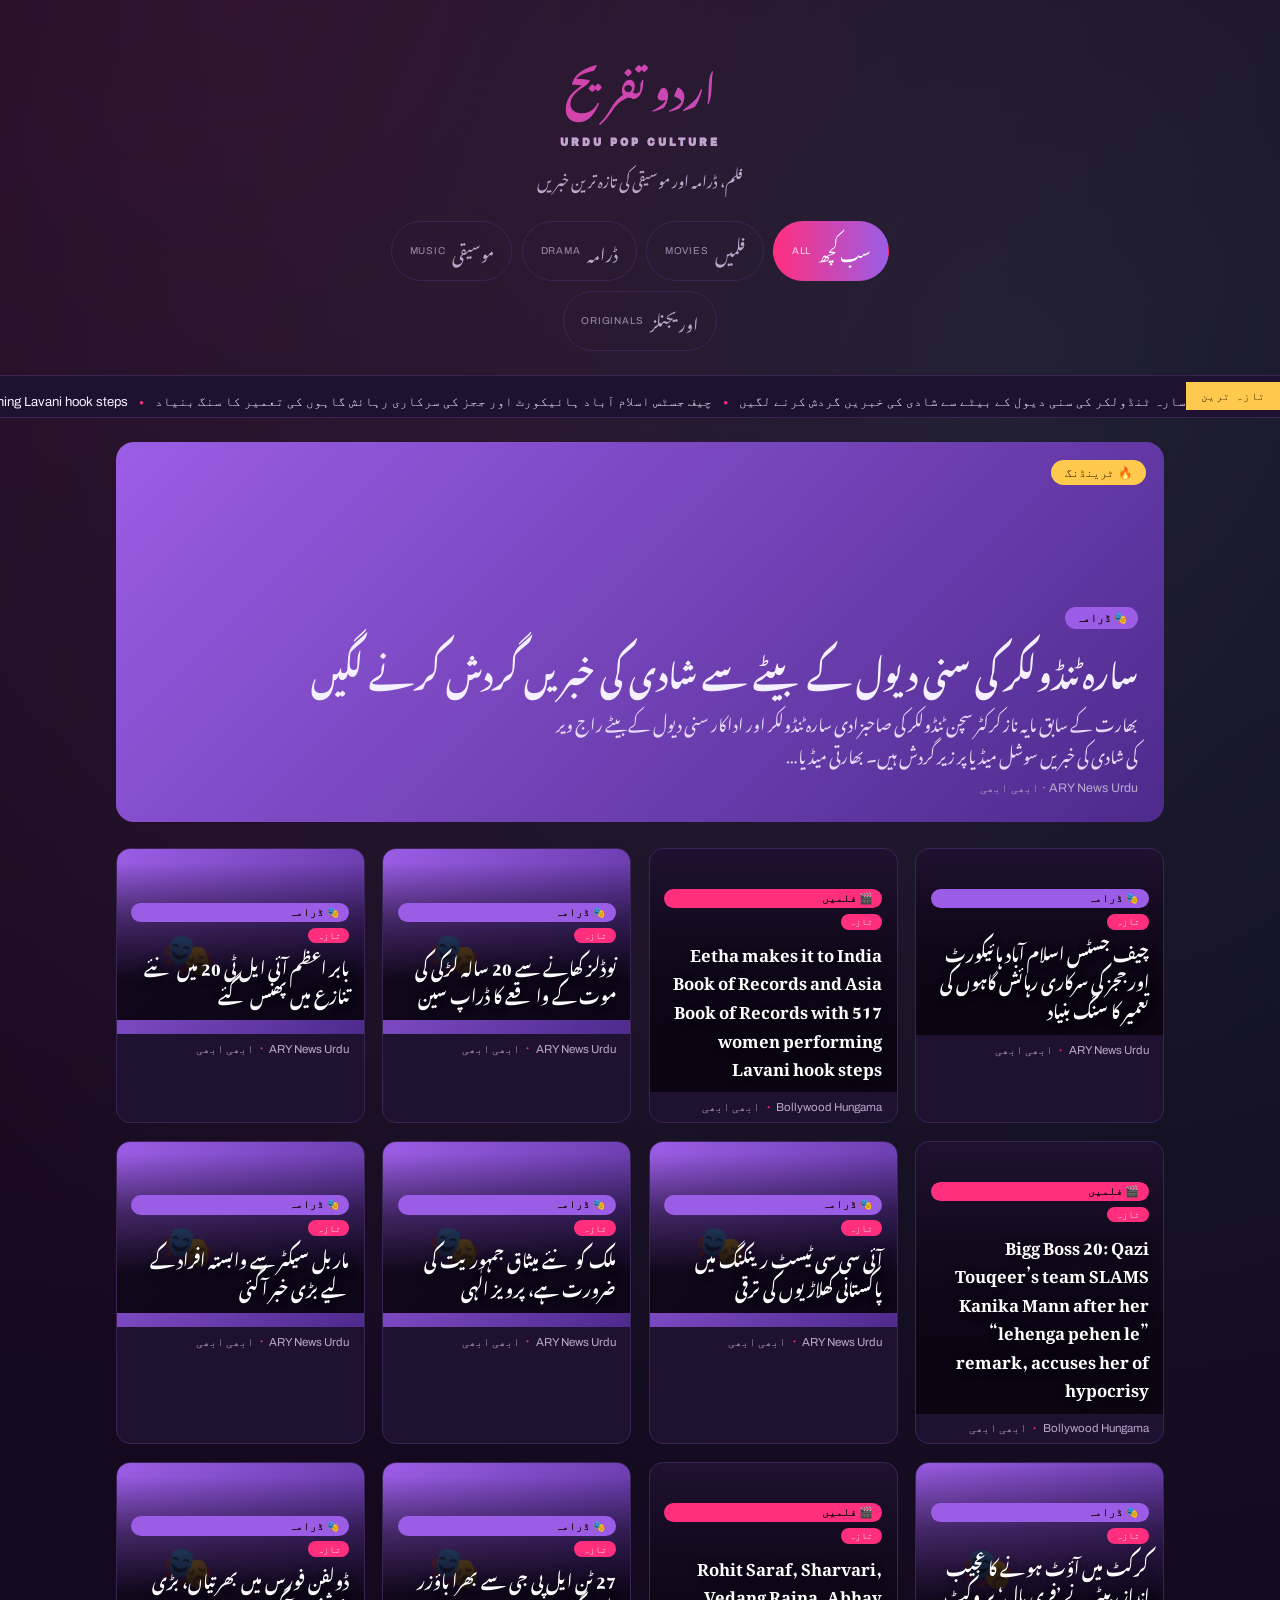
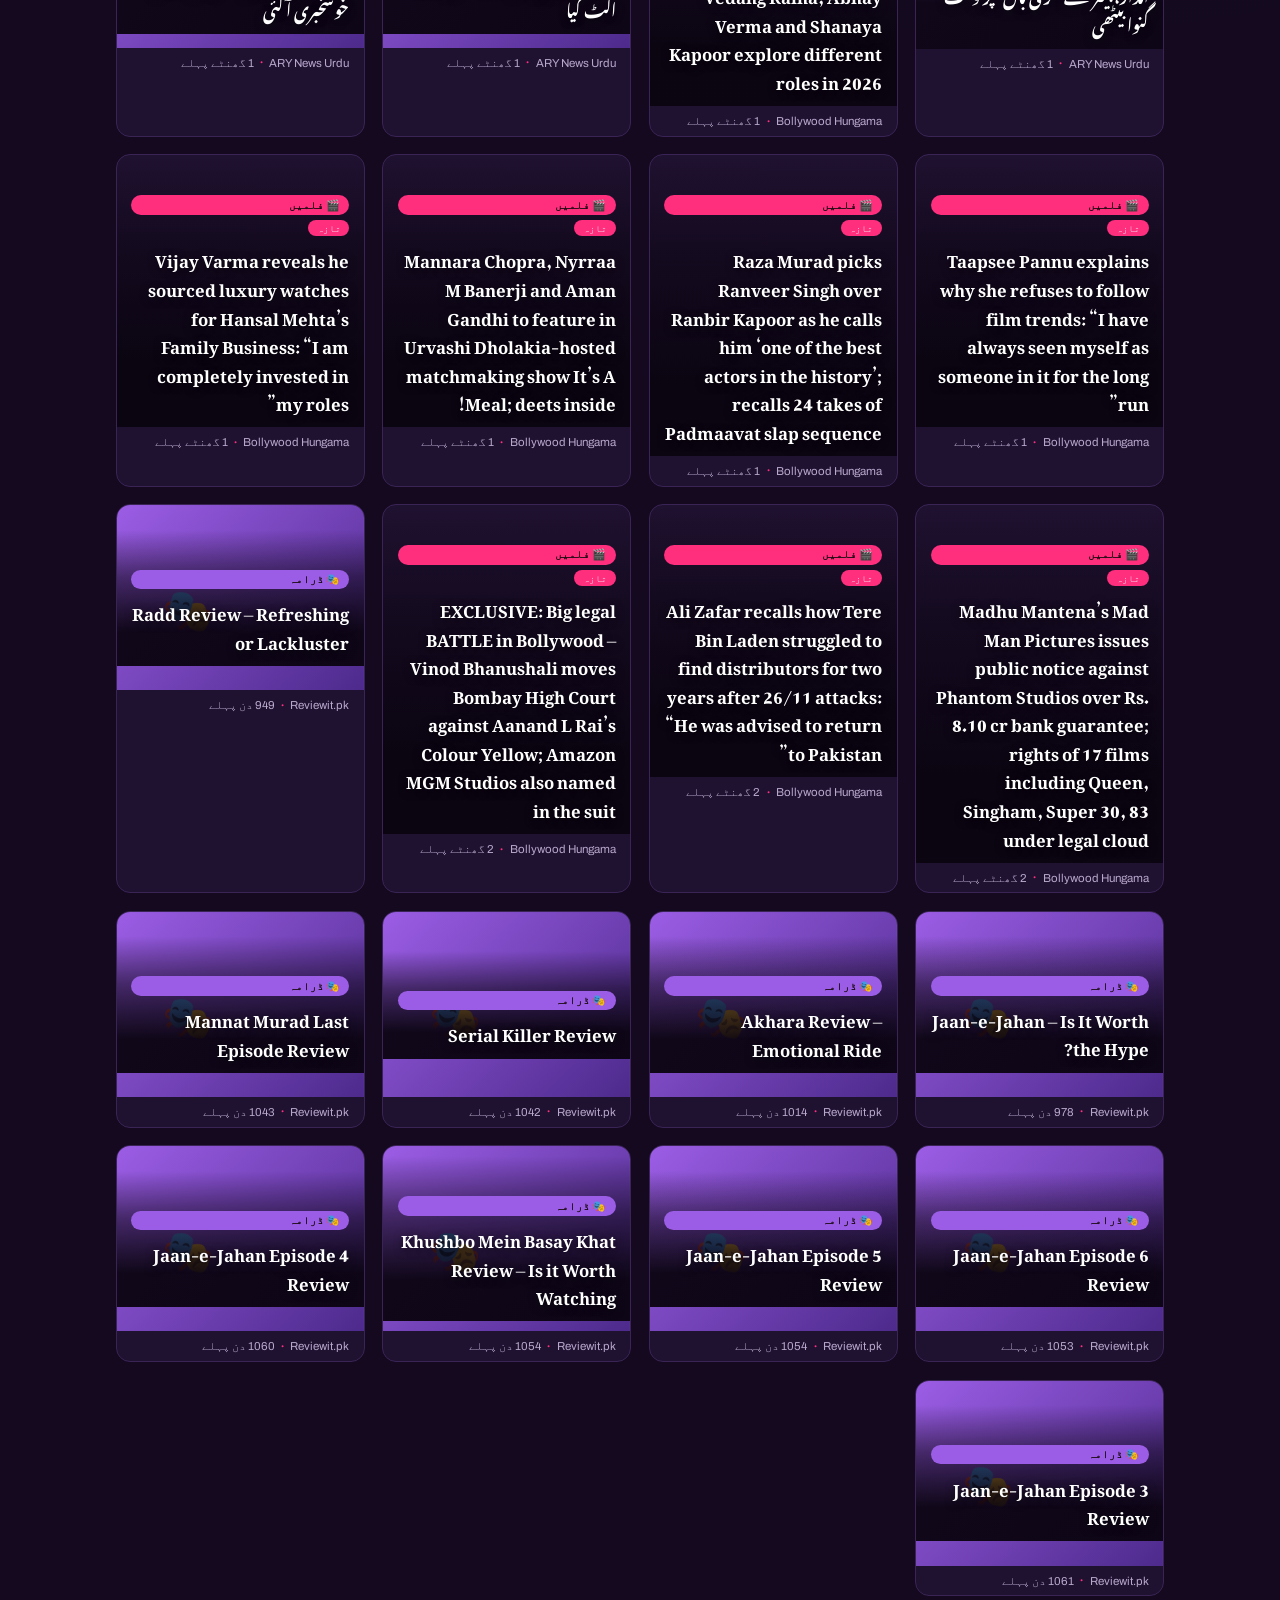
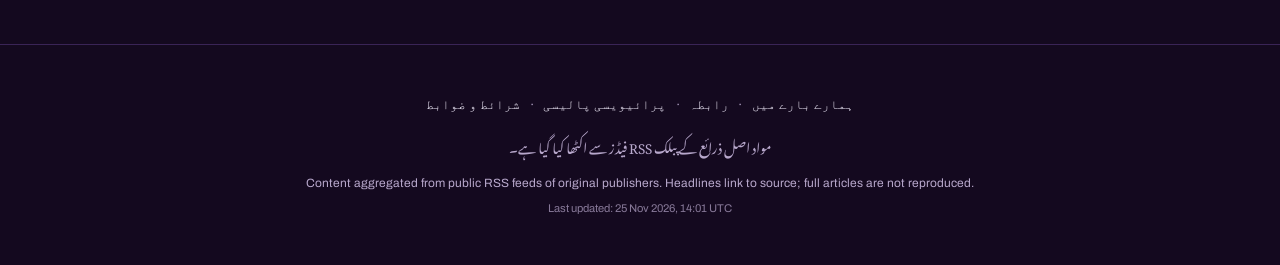
==== docs/index.html @ 0a8d5241 "Auto-update site content" ====
<!DOCTYPE html>
<html lang="ur" dir="rtl">
<head>
<meta charset="UTF-8">
<meta name="viewport" content="width=device-width, initial-scale=1">
<title>اردو تفریح | Urdu Pop Culture</title>
<meta name="description" content="Latest Urdu & Pakistani entertainment news: movies, drama and music, aggregated from verified sources.">
<link rel="canonical" href="https://example.com/index.html">
<meta property="og:type" content="website">
<meta property="og:title" content="اردو تفریح | Urdu Pop Culture">
<meta property="og:description" content="Latest Urdu & Pakistani entertainment news: movies, drama and music, aggregated from verified sources.">
<meta property="og:url" content="https://example.com/index.html">
<link rel="preconnect" href="https://fonts.googleapis.com">
<link rel="stylesheet" href="style.css">
</head>
<body>
<header class="site-header">
  <h1 class="brand"><a href="index.html">اردو تفریح<span class="brand-en">Urdu Pop Culture</span></a></h1>
  <p class="tagline">فلم، ڈرامہ اور موسیقی کی تازہ ترین خبریں</p>
  <nav class="tabs"><a class="tab active" href="index.html"><span class="tab-urdu">سب کچھ</span><span class="tab-en">All</span></a>
<a class="tab" href="movies.html"><span class="tab-urdu">فلمیں</span><span class="tab-en">Movies</span></a>
<a class="tab" href="drama.html"><span class="tab-urdu">ڈرامہ</span><span class="tab-en">Drama</span></a>
<a class="tab" href="music.html"><span class="tab-urdu">موسیقی</span><span class="tab-en">Music</span></a>
<a class="tab" href="originals.html"><span class="tab-urdu">اوریجنلز</span><span class="tab-en">Originals</span></a></nav>
</header>
<div class="ticker"><span class="ticker-label">تازہ ترین</span><div class="ticker-viewport"><div class="ticker-track"><a href="https://urdu.arynews.tv/sara-tendulkar-and-rajveer-deol-wedding-rumours-dismissed-as-baseless/" target="_blank" rel="noopener nofollow">سارہ ٹنڈولکر کی سنی دیول کے بیٹے سے شادی کی خبریں گردش کرنے لگیں</a><span class="dot">●</span><a href="https://urdu.arynews.tv/judges-residencies-25-11-2026/" target="_blank" rel="noopener nofollow">چیف جسٹس اسلام آباد ہائیکورٹ اور ججز کی سرکاری رہائش گاہوں کی تعمیر کا سنگ بنیاد</a><span class="dot">●</span><a href="https://www.bollywoodhungama.com/news/bollywood/eetha-makes-it-to-india-book-of-records-and-asia-book-of-records-with-517-women-performing-lavani-hook-steps/" target="_blank" rel="noopener nofollow">Eetha makes it to India Book of Records and Asia Book of Records with 517 women performing Lavani hook steps</a><span class="dot">●</span><a href="https://urdu.arynews.tv/noodles-gujrat-incident-25-11-2026/" target="_blank" rel="noopener nofollow">نوڈلز کھانے سے 20 سالہ لڑکی کی موت کے واقعے کا ڈراپ سین</a><span class="dot">●</span><a href="https://urdu.arynews.tv/babar-azam-gets-embroiled-in-a-new-controversy/" target="_blank" rel="noopener nofollow">بابر اعظم آئی ایل ٹی 20 میں نئے تنازع میں پھنس گئے</a><span class="dot">●</span><a href="https://www.bollywoodhungama.com/news/features/bigg-boss-20-qazi-touqeers-team-slams-kanika-mann-after-her-lehenga-pehen-le-remark-accuses-her-of-hypocrisy/" target="_blank" rel="noopener nofollow">Bigg Boss 20: Qazi Touqeer’s team SLAMS Kanika Mann after her “lehenga pehen le” remark, accuses her of hypocrisy</a><span class="dot">●</span><a href="https://urdu.arynews.tv/icc-test-rankings-azan-awais-pacers-make-significant-gains/" target="_blank" rel="noopener nofollow">آئی سی سی ٹیسٹ رینکنگ میں پاکستانی کھلاڑیوں کی ترقی</a><span class="dot">●</span><a href="https://urdu.arynews.tv/pervaiz-elahi-asad-qaiser-meeting-25-11-2026/" target="_blank" rel="noopener nofollow">ملک کو نئے میثاق جمہوریت کی ضرورت ہے، پرویز الٰہی</a><span class="dot">●</span><a href="https://urdu.arynews.tv/sara-tendulkar-and-rajveer-deol-wedding-rumours-dismissed-as-baseless/" target="_blank" rel="noopener nofollow">سارہ ٹنڈولکر کی سنی دیول کے بیٹے سے شادی کی خبریں گردش کرنے لگیں</a><span class="dot">●</span><a href="https://urdu.arynews.tv/judges-residencies-25-11-2026/" target="_blank" rel="noopener nofollow">چیف جسٹس اسلام آباد ہائیکورٹ اور ججز کی سرکاری رہائش گاہوں کی تعمیر کا سنگ بنیاد</a><span class="dot">●</span><a href="https://www.bollywoodhungama.com/news/bollywood/eetha-makes-it-to-india-book-of-records-and-asia-book-of-records-with-517-women-performing-lavani-hook-steps/" target="_blank" rel="noopener nofollow">Eetha makes it to India Book of Records and Asia Book of Records with 517 women performing Lavani hook steps</a><span class="dot">●</span><a href="https://urdu.arynews.tv/noodles-gujrat-incident-25-11-2026/" target="_blank" rel="noopener nofollow">نوڈلز کھانے سے 20 سالہ لڑکی کی موت کے واقعے کا ڈراپ سین</a><span class="dot">●</span><a href="https://urdu.arynews.tv/babar-azam-gets-embroiled-in-a-new-controversy/" target="_blank" rel="noopener nofollow">بابر اعظم آئی ایل ٹی 20 میں نئے تنازع میں پھنس گئے</a><span class="dot">●</span><a href="https://www.bollywoodhungama.com/news/features/bigg-boss-20-qazi-touqeers-team-slams-kanika-mann-after-her-lehenga-pehen-le-remark-accuses-her-of-hypocrisy/" target="_blank" rel="noopener nofollow">Bigg Boss 20: Qazi Touqeer’s team SLAMS Kanika Mann after her “lehenga pehen le” remark, accuses her of hypocrisy</a><span class="dot">●</span><a href="https://urdu.arynews.tv/icc-test-rankings-azan-awais-pacers-make-significant-gains/" target="_blank" rel="noopener nofollow">آئی سی سی ٹیسٹ رینکنگ میں پاکستانی کھلاڑیوں کی ترقی</a><span class="dot">●</span><a href="https://urdu.arynews.tv/pervaiz-elahi-asad-qaiser-meeting-25-11-2026/" target="_blank" rel="noopener nofollow">ملک کو نئے میثاق جمہوریت کی ضرورت ہے، پرویز الٰہی</a><span class="dot">●</span></div></div></div>
<main>

    <section class="hero" style="background-image:linear-gradient(135deg,#9b5de5,#4d2a8c)">
      <span class="ribbon">🔥 ٹرینڈنگ</span>
      <div class="hero-content">
        <span class="chip" style="--c:#9b5de5">🎭 ڈرامہ</span>
        <h1 class="hero-title"><a href="https://urdu.arynews.tv/sara-tendulkar-and-rajveer-deol-wedding-rumours-dismissed-as-baseless/" target="_blank" rel="noopener nofollow">سارہ ٹنڈولکر کی سنی دیول کے بیٹے سے شادی کی خبریں گردش کرنے لگیں</a></h1>
        <p class="hero-summary">بھارت کے سابق مایہ ناز کرکٹر سچن ٹنڈولکر کی صاحبزادی سارہ ٹنڈولکر اور اداکار سنی دیول کے بیٹے راج ویر کی شادی کی خبریں سوشل میڈیا پر زیر گردش ہیں۔ بھارتی میڈیا…</p>
        <div class="hero-meta">ARY News Urdu · ابھی ابھی</div>
      </div>
    </section>
<div class="grid">

    <article class="tile">
      <a class="tile-link" href="https://urdu.arynews.tv/judges-residencies-25-11-2026/" target="_blank" rel="noopener nofollow">
        <div class="tile-media" style="background-image:url('https://urdu.arynews.tv/wp-content/uploads/2026/11/WhatsApp-Image-2026-11-25-at-6.00.35-PM-1024x682.jpeg')">
          
          <div class="tile-scrim">
            <span class="chip chip-sm" style="--c:#9b5de5">🎭 ڈرامہ</span>
            <span class="badge-fresh">تازہ</span>
            <h2 class="tile-title">چیف جسٹس اسلام آباد ہائیکورٹ اور ججز کی سرکاری رہائش گاہوں کی تعمیر کا سنگ بنیاد</h2>
          </div>
        </div>
      </a>
      <div class="tile-footer">
        <span class="tile-source">ARY News Urdu</span>
        <span class="tile-dot">•</span>
        <span class="tile-time">ابھی ابھی</span>
      </div>
    </article>

    <article class="tile">
      <a class="tile-link" href="https://www.bollywoodhungama.com/news/bollywood/eetha-makes-it-to-india-book-of-records-and-asia-book-of-records-with-517-women-performing-lavani-hook-steps/" target="_blank" rel="noopener nofollow">
        <div class="tile-media" style="background-image:url('https://www.bollywoodhungama.com/wp-content/uploads/2026/11/Eetha-milestone.jpeg')">
          
          <div class="tile-scrim">
            <span class="chip chip-sm" style="--c:#ff2f7e">🎬 فلمیں</span>
            <span class="badge-fresh">تازہ</span>
            <h2 class="tile-title">Eetha makes it to India Book of Records and Asia Book of Records with 517 women performing Lavani hook steps</h2>
          </div>
        </div>
      </a>
      <div class="tile-footer">
        <span class="tile-source">Bollywood Hungama</span>
        <span class="tile-dot">•</span>
        <span class="tile-time">ابھی ابھی</span>
      </div>
    </article>

    <article class="tile">
      <a class="tile-link" href="https://urdu.arynews.tv/noodles-gujrat-incident-25-11-2026/" target="_blank" rel="noopener nofollow">
        <div class="tile-media tile-media-fallback" style="background-image:linear-gradient(135deg,#9b5de5,#4d2a8c)">
          <span class="tile-icon">🎭</span>
          <div class="tile-scrim">
            <span class="chip chip-sm" style="--c:#9b5de5">🎭 ڈرامہ</span>
            <span class="badge-fresh">تازہ</span>
            <h2 class="tile-title">نوڈلز کھانے سے 20 سالہ لڑکی کی موت کے واقعے کا ڈراپ سین</h2>
          </div>
        </div>
      </a>
      <div class="tile-footer">
        <span class="tile-source">ARY News Urdu</span>
        <span class="tile-dot">•</span>
        <span class="tile-time">ابھی ابھی</span>
      </div>
    </article>

    <article class="tile">
      <a class="tile-link" href="https://urdu.arynews.tv/babar-azam-gets-embroiled-in-a-new-controversy/" target="_blank" rel="noopener nofollow">
        <div class="tile-media tile-media-fallback" style="background-image:linear-gradient(135deg,#9b5de5,#4d2a8c)">
          <span class="tile-icon">🎭</span>
          <div class="tile-scrim">
            <span class="chip chip-sm" style="--c:#9b5de5">🎭 ڈرامہ</span>
            <span class="badge-fresh">تازہ</span>
            <h2 class="tile-title">بابر اعظم آئی ایل ٹی 20 میں نئے تنازع میں پھنس گئے</h2>
          </div>
        </div>
      </a>
      <div class="tile-footer">
        <span class="tile-source">ARY News Urdu</span>
        <span class="tile-dot">•</span>
        <span class="tile-time">ابھی ابھی</span>
      </div>
    </article>

    <article class="tile">
      <a class="tile-link" href="https://www.bollywoodhungama.com/news/features/bigg-boss-20-qazi-touqeers-team-slams-kanika-mann-after-her-lehenga-pehen-le-remark-accuses-her-of-hypocrisy/" target="_blank" rel="noopener nofollow">
        <div class="tile-media" style="background-image:url('https://www.bollywoodhungama.com/wp-content/uploads/2026/11/Qazi-team-hits-Kanika-Mann.jpeg')">
          
          <div class="tile-scrim">
            <span class="chip chip-sm" style="--c:#ff2f7e">🎬 فلمیں</span>
            <span class="badge-fresh">تازہ</span>
            <h2 class="tile-title">Bigg Boss 20: Qazi Touqeer’s team SLAMS Kanika Mann after her “lehenga pehen le” remark, accuses her of hypocrisy</h2>
          </div>
        </div>
      </a>
      <div class="tile-footer">
        <span class="tile-source">Bollywood Hungama</span>
        <span class="tile-dot">•</span>
        <span class="tile-time">ابھی ابھی</span>
      </div>
    </article>

    <article class="tile">
      <a class="tile-link" href="https://urdu.arynews.tv/icc-test-rankings-azan-awais-pacers-make-significant-gains/" target="_blank" rel="noopener nofollow">
        <div class="tile-media tile-media-fallback" style="background-image:linear-gradient(135deg,#9b5de5,#4d2a8c)">
          <span class="tile-icon">🎭</span>
          <div class="tile-scrim">
            <span class="chip chip-sm" style="--c:#9b5de5">🎭 ڈرامہ</span>
            <span class="badge-fresh">تازہ</span>
            <h2 class="tile-title">آئی سی سی ٹیسٹ رینکنگ میں پاکستانی کھلاڑیوں کی ترقی</h2>
          </div>
        </div>
      </a>
      <div class="tile-footer">
        <span class="tile-source">ARY News Urdu</span>
        <span class="tile-dot">•</span>
        <span class="tile-time">ابھی ابھی</span>
      </div>
    </article>

    <article class="tile">
      <a class="tile-link" href="https://urdu.arynews.tv/pervaiz-elahi-asad-qaiser-meeting-25-11-2026/" target="_blank" rel="noopener nofollow">
        <div class="tile-media tile-media-fallback" style="background-image:linear-gradient(135deg,#9b5de5,#4d2a8c)">
          <span class="tile-icon">🎭</span>
          <div class="tile-scrim">
            <span class="chip chip-sm" style="--c:#9b5de5">🎭 ڈرامہ</span>
            <span class="badge-fresh">تازہ</span>
            <h2 class="tile-title">ملک کو نئے میثاق جمہوریت کی ضرورت ہے، پرویز الٰہی</h2>
          </div>
        </div>
      </a>
      <div class="tile-footer">
        <span class="tile-source">ARY News Urdu</span>
        <span class="tile-dot">•</span>
        <span class="tile-time">ابھی ابھی</span>
      </div>
    </article>

    <article class="tile">
      <a class="tile-link" href="https://urdu.arynews.tv/marbel-sector-pakistan-rana-ihsan-afzal/" target="_blank" rel="noopener nofollow">
        <div class="tile-media tile-media-fallback" style="background-image:linear-gradient(135deg,#9b5de5,#4d2a8c)">
          <span class="tile-icon">🎭</span>
          <div class="tile-scrim">
            <span class="chip chip-sm" style="--c:#9b5de5">🎭 ڈرامہ</span>
            <span class="badge-fresh">تازہ</span>
            <h2 class="tile-title">ماربل سیکٹر سے وابستہ افراد کے لیے بڑی خبر آگئی</h2>
          </div>
        </div>
      </a>
      <div class="tile-footer">
        <span class="tile-source">ARY News Urdu</span>
        <span class="tile-dot">•</span>
        <span class="tile-time">ابھی ابھی</span>
      </div>
    </article>

    <article class="tile">
      <a class="tile-link" href="https://urdu.arynews.tv/wbbl-2026-deandra-dottin-strange-wicket/" target="_blank" rel="noopener nofollow">
        <div class="tile-media tile-media-fallback" style="background-image:linear-gradient(135deg,#9b5de5,#4d2a8c)">
          <span class="tile-icon">🎭</span>
          <div class="tile-scrim">
            <span class="chip chip-sm" style="--c:#9b5de5">🎭 ڈرامہ</span>
            <span class="badge-fresh">تازہ</span>
            <h2 class="tile-title">کرکٹ میں آؤٹ ہونے کا عجیب انداز، بیٹر نے ’فری بال‘ پر وکٹ گنوا بیٹھی</h2>
          </div>
        </div>
      </a>
      <div class="tile-footer">
        <span class="tile-source">ARY News Urdu</span>
        <span class="tile-dot">•</span>
        <span class="tile-time">1 گھنٹے پہلے</span>
      </div>
    </article>

    <article class="tile">
      <a class="tile-link" href="https://www.bollywoodhungama.com/news/features/rohit-saraf-sharvari-vedang-raina-abhay-verma-and-shanaya-kapoor-explore-different-roles-in-2026/" target="_blank" rel="noopener nofollow">
        <div class="tile-media" style="background-image:url('https://www.bollywoodhungama.com/wp-content/uploads/2026/11/Celebs-performance-in-2026.jpeg')">
          
          <div class="tile-scrim">
            <span class="chip chip-sm" style="--c:#ff2f7e">🎬 فلمیں</span>
            <span class="badge-fresh">تازہ</span>
            <h2 class="tile-title">Rohit Saraf, Sharvari, Vedang Raina, Abhay Verma and Shanaya Kapoor explore different roles in 2026</h2>
          </div>
        </div>
      </a>
      <div class="tile-footer">
        <span class="tile-source">Bollywood Hungama</span>
        <span class="tile-dot">•</span>
        <span class="tile-time">1 گھنٹے پہلے</span>
      </div>
    </article>

    <article class="tile">
      <a class="tile-link" href="https://urdu.arynews.tv/lpg-bowser-overturn-25-11-2026/" target="_blank" rel="noopener nofollow">
        <div class="tile-media tile-media-fallback" style="background-image:linear-gradient(135deg,#9b5de5,#4d2a8c)">
          <span class="tile-icon">🎭</span>
          <div class="tile-scrim">
            <span class="chip chip-sm" style="--c:#9b5de5">🎭 ڈرامہ</span>
            <span class="badge-fresh">تازہ</span>
            <h2 class="tile-title">27 ٹن ایل پی جی سے بھرا باؤزر الٹ گیا</h2>
          </div>
        </div>
      </a>
      <div class="tile-footer">
        <span class="tile-source">ARY News Urdu</span>
        <span class="tile-dot">•</span>
        <span class="tile-time">1 گھنٹے پہلے</span>
      </div>
    </article>

    <article class="tile">
      <a class="tile-link" href="https://urdu.arynews.tv/dolphin-force-islamabad-jobs-ig/" target="_blank" rel="noopener nofollow">
        <div class="tile-media tile-media-fallback" style="background-image:linear-gradient(135deg,#9b5de5,#4d2a8c)">
          <span class="tile-icon">🎭</span>
          <div class="tile-scrim">
            <span class="chip chip-sm" style="--c:#9b5de5">🎭 ڈرامہ</span>
            <span class="badge-fresh">تازہ</span>
            <h2 class="tile-title">ڈولفن فورس میں بھرتیاں، بڑی خوشخبری آگئی</h2>
          </div>
        </div>
      </a>
      <div class="tile-footer">
        <span class="tile-source">ARY News Urdu</span>
        <span class="tile-dot">•</span>
        <span class="tile-time">1 گھنٹے پہلے</span>
      </div>
    </article>

    <article class="tile">
      <a class="tile-link" href="https://www.bollywoodhungama.com/news/features/taapsee-pannu-explains-why-she-refuses-to-follow-film-trends-i-have-always-seen-myself-as-someone-in-it-for-the-long-run/" target="_blank" rel="noopener nofollow">
        <div class="tile-media" style="background-image:url('https://www.bollywoodhungama.com/wp-content/uploads/2026/11/Taapsee-Pannu-explains-why-she-refuses-to-follow-film-trends-news.jpeg')">
          
          <div class="tile-scrim">
            <span class="chip chip-sm" style="--c:#ff2f7e">🎬 فلمیں</span>
            <span class="badge-fresh">تازہ</span>
            <h2 class="tile-title">Taapsee Pannu explains why she refuses to follow film trends: “I have always seen myself as someone in it for the long run”</h2>
          </div>
        </div>
      </a>
      <div class="tile-footer">
        <span class="tile-source">Bollywood Hungama</span>
        <span class="tile-dot">•</span>
        <span class="tile-time">1 گھنٹے پہلے</span>
      </div>
    </article>

    <article class="tile">
      <a class="tile-link" href="https://www.bollywoodhungama.com/news/features/raza-murad-picks-ranveer-singh-over-ranbir-kapoor-as-he-calls-him-one-of-the-best-actors-in-the-history-recalls-24-takes-of-padmaavat-slap-sequence/" target="_blank" rel="noopener nofollow">
        <div class="tile-media" style="background-image:url('https://www.bollywoodhungama.com/wp-content/uploads/2026/11/Raza-Murad-picks-Ranveer-Singh-over-Ranbir-Kapoor-as-he-calls-him-‘one-of-the-best-actors-in-the-history-news.jpeg')">
          
          <div class="tile-scrim">
            <span class="chip chip-sm" style="--c:#ff2f7e">🎬 فلمیں</span>
            <span class="badge-fresh">تازہ</span>
            <h2 class="tile-title">Raza Murad picks Ranveer Singh over Ranbir Kapoor as he calls him ‘one of the best actors in the history’; recalls 24 takes of Padmaavat slap sequence</h2>
          </div>
        </div>
      </a>
      <div class="tile-footer">
        <span class="tile-source">Bollywood Hungama</span>
        <span class="tile-dot">•</span>
        <span class="tile-time">1 گھنٹے پہلے</span>
      </div>
    </article>

    <article class="tile">
      <a class="tile-link" href="https://www.bollywoodhungama.com/news/bollywood/mannara-chopra-nyrraa-m-banerji-and-aman-gandhi-to-feature-in-urvashi-dholakia-hosted-matchmaking-show-its-a-meal-deets-inside/" target="_blank" rel="noopener nofollow">
        <div class="tile-media" style="background-image:url('https://www.bollywoodhungama.com/wp-content/uploads/2026/11/Its-A-Meal-show-details.jpeg')">
          
          <div class="tile-scrim">
            <span class="chip chip-sm" style="--c:#ff2f7e">🎬 فلمیں</span>
            <span class="badge-fresh">تازہ</span>
            <h2 class="tile-title">Mannara Chopra, Nyrraa M Banerji and Aman Gandhi to feature in Urvashi Dholakia-hosted matchmaking show It’s A Meal; deets inside!</h2>
          </div>
        </div>
      </a>
      <div class="tile-footer">
        <span class="tile-source">Bollywood Hungama</span>
        <span class="tile-dot">•</span>
        <span class="tile-time">1 گھنٹے پہلے</span>
      </div>
    </article>

    <article class="tile">
      <a class="tile-link" href="https://www.bollywoodhungama.com/news/features/vijay-varma-reveals-he-sourced-luxury-watches-for-hansal-mehtas-family-business-i-am-completely-invested-in-my-roles/" target="_blank" rel="noopener nofollow">
        <div class="tile-media" style="background-image:url('https://www.bollywoodhungama.com/wp-content/uploads/2026/11/Vijay-Varma-on-prep-for-Family-Business.jpeg')">
          
          <div class="tile-scrim">
            <span class="chip chip-sm" style="--c:#ff2f7e">🎬 فلمیں</span>
            <span class="badge-fresh">تازہ</span>
            <h2 class="tile-title">Vijay Varma reveals he sourced luxury watches for Hansal Mehta’s Family Business: “I am completely invested in my roles”</h2>
          </div>
        </div>
      </a>
      <div class="tile-footer">
        <span class="tile-source">Bollywood Hungama</span>
        <span class="tile-dot">•</span>
        <span class="tile-time">1 گھنٹے پہلے</span>
      </div>
    </article>

    <article class="tile">
      <a class="tile-link" href="https://www.bollywoodhungama.com/news/bollywood/madhu-mantenas-mad-man-pictures-issues-public-notice-against-phantom-studios-over-rs-8-10-cr-bank-guarantee-rights-of-17-films-including-queen-singham-super-30-83-under-legal-cloud/" target="_blank" rel="noopener nofollow">
        <div class="tile-media" style="background-image:url('https://www.bollywoodhungama.com/wp-content/uploads/2026/11/Madhu-Mantenas-Mad-Man-Pictures.jpg')">
          
          <div class="tile-scrim">
            <span class="chip chip-sm" style="--c:#ff2f7e">🎬 فلمیں</span>
            <span class="badge-fresh">تازہ</span>
            <h2 class="tile-title">Madhu Mantena’s Mad Man Pictures issues public notice against Phantom Studios over Rs. 8.10 cr bank guarantee; rights of 17 films including Queen, Singham, Super 30, 83 under legal cloud</h2>
          </div>
        </div>
      </a>
      <div class="tile-footer">
        <span class="tile-source">Bollywood Hungama</span>
        <span class="tile-dot">•</span>
        <span class="tile-time">2 گھنٹے پہلے</span>
      </div>
    </article>

    <article class="tile">
      <a class="tile-link" href="https://www.bollywoodhungama.com/news/features/ali-zafar-recalls-how-tere-bin-laden-struggled-to-find-distributors-for-two-years-after-26-11-attacks-he-was-advised-to-return-to-pakistan/" target="_blank" rel="noopener nofollow">
        <div class="tile-media" style="background-image:url('https://www.bollywoodhungama.com/wp-content/uploads/2026/11/WhatsApp-Image-2026-11-25-at-5.10.34-PM.jpeg')">
          
          <div class="tile-scrim">
            <span class="chip chip-sm" style="--c:#ff2f7e">🎬 فلمیں</span>
            <span class="badge-fresh">تازہ</span>
            <h2 class="tile-title">Ali Zafar recalls how Tere Bin Laden struggled to find distributors for two years after 26/11 attacks: “He was advised to return to Pakistan”</h2>
          </div>
        </div>
      </a>
      <div class="tile-footer">
        <span class="tile-source">Bollywood Hungama</span>
        <span class="tile-dot">•</span>
        <span class="tile-time">2 گھنٹے پہلے</span>
      </div>
    </article>

    <article class="tile">
      <a class="tile-link" href="https://www.bollywoodhungama.com/news/bollywood/exclusive-big-legal-battle-in-bollywood-vinod-bhanushali-moves-bombay-high-court-against-aanand-l-rais-colour-yellow-amazon-mgm-studios-also-named-in-the-suit/" target="_blank" rel="noopener nofollow">
        <div class="tile-media" style="background-image:url('https://www.bollywoodhungama.com/wp-content/uploads/2026/11/EXCLUSIVE-Big-legal-BATTLE-in-Bollywood-Vinod-Bhanushali-moves-Bombay-High-Court-against-Aanand-L-Rais-Colour-Yellow-Amazon-MGM-Studios-also-named-in-the-suit.jpeg')">
          
          <div class="tile-scrim">
            <span class="chip chip-sm" style="--c:#ff2f7e">🎬 فلمیں</span>
            <span class="badge-fresh">تازہ</span>
            <h2 class="tile-title">EXCLUSIVE: Big legal BATTLE in Bollywood – Vinod Bhanushali moves Bombay High Court against Aanand L Rai’s Colour Yellow; Amazon MGM Studios also named in the suit</h2>
          </div>
        </div>
      </a>
      <div class="tile-footer">
        <span class="tile-source">Bollywood Hungama</span>
        <span class="tile-dot">•</span>
        <span class="tile-time">2 گھنٹے پہلے</span>
      </div>
    </article>

    <article class="tile">
      <a class="tile-link" href="https://reviewit.pk/radd-review-refreshing-or-lackluster/" target="_blank" rel="noopener nofollow">
        <div class="tile-media tile-media-fallback" style="background-image:linear-gradient(135deg,#9b5de5,#4d2a8c)">
          <span class="tile-icon">🎭</span>
          <div class="tile-scrim">
            <span class="chip chip-sm" style="--c:#9b5de5">🎭 ڈرامہ</span>
            
            <h2 class="tile-title">Radd Review – Refreshing or Lackluster</h2>
          </div>
        </div>
      </a>
      <div class="tile-footer">
        <span class="tile-source">Reviewit.pk</span>
        <span class="tile-dot">•</span>
        <span class="tile-time">949 دن پہلے</span>
      </div>
    </article>

    <article class="tile">
      <a class="tile-link" href="https://reviewit.pk/jaan-e-jahan-is-it-worth-the-hype/" target="_blank" rel="noopener nofollow">
        <div class="tile-media tile-media-fallback" style="background-image:linear-gradient(135deg,#9b5de5,#4d2a8c)">
          <span class="tile-icon">🎭</span>
          <div class="tile-scrim">
            <span class="chip chip-sm" style="--c:#9b5de5">🎭 ڈرامہ</span>
            
            <h2 class="tile-title">Jaan-e-Jahan – Is It Worth the Hype?</h2>
          </div>
        </div>
      </a>
      <div class="tile-footer">
        <span class="tile-source">Reviewit.pk</span>
        <span class="tile-dot">•</span>
        <span class="tile-time">978 دن پہلے</span>
      </div>
    </article>

    <article class="tile">
      <a class="tile-link" href="https://reviewit.pk/akhara-review-emotional-ride/" target="_blank" rel="noopener nofollow">
        <div class="tile-media tile-media-fallback" style="background-image:linear-gradient(135deg,#9b5de5,#4d2a8c)">
          <span class="tile-icon">🎭</span>
          <div class="tile-scrim">
            <span class="chip chip-sm" style="--c:#9b5de5">🎭 ڈرامہ</span>
            
            <h2 class="tile-title">Akhara Review – Emotional Ride</h2>
          </div>
        </div>
      </a>
      <div class="tile-footer">
        <span class="tile-source">Reviewit.pk</span>
        <span class="tile-dot">•</span>
        <span class="tile-time">1014 دن پہلے</span>
      </div>
    </article>

    <article class="tile">
      <a class="tile-link" href="https://reviewit.pk/serial-killer-review/" target="_blank" rel="noopener nofollow">
        <div class="tile-media tile-media-fallback" style="background-image:linear-gradient(135deg,#9b5de5,#4d2a8c)">
          <span class="tile-icon">🎭</span>
          <div class="tile-scrim">
            <span class="chip chip-sm" style="--c:#9b5de5">🎭 ڈرامہ</span>
            
            <h2 class="tile-title">Serial Killer Review</h2>
          </div>
        </div>
      </a>
      <div class="tile-footer">
        <span class="tile-source">Reviewit.pk</span>
        <span class="tile-dot">•</span>
        <span class="tile-time">1042 دن پہلے</span>
      </div>
    </article>

    <article class="tile">
      <a class="tile-link" href="https://reviewit.pk/mannat-murad-last-episode-review/" target="_blank" rel="noopener nofollow">
        <div class="tile-media tile-media-fallback" style="background-image:linear-gradient(135deg,#9b5de5,#4d2a8c)">
          <span class="tile-icon">🎭</span>
          <div class="tile-scrim">
            <span class="chip chip-sm" style="--c:#9b5de5">🎭 ڈرامہ</span>
            
            <h2 class="tile-title">Mannat Murad Last Episode Review</h2>
          </div>
        </div>
      </a>
      <div class="tile-footer">
        <span class="tile-source">Reviewit.pk</span>
        <span class="tile-dot">•</span>
        <span class="tile-time">1043 دن پہلے</span>
      </div>
    </article>

    <article class="tile">
      <a class="tile-link" href="https://reviewit.pk/jaan-e-jahan-episode-6-review/" target="_blank" rel="noopener nofollow">
        <div class="tile-media tile-media-fallback" style="background-image:linear-gradient(135deg,#9b5de5,#4d2a8c)">
          <span class="tile-icon">🎭</span>
          <div class="tile-scrim">
            <span class="chip chip-sm" style="--c:#9b5de5">🎭 ڈرامہ</span>
            
            <h2 class="tile-title">Jaan-e-Jahan Episode 6 Review</h2>
          </div>
        </div>
      </a>
      <div class="tile-footer">
        <span class="tile-source">Reviewit.pk</span>
        <span class="tile-dot">•</span>
        <span class="tile-time">1053 دن پہلے</span>
      </div>
    </article>

    <article class="tile">
      <a class="tile-link" href="https://reviewit.pk/jaan-e-jahan-episode-5-review/" target="_blank" rel="noopener nofollow">
        <div class="tile-media tile-media-fallback" style="background-image:linear-gradient(135deg,#9b5de5,#4d2a8c)">
          <span class="tile-icon">🎭</span>
          <div class="tile-scrim">
            <span class="chip chip-sm" style="--c:#9b5de5">🎭 ڈرامہ</span>
            
            <h2 class="tile-title">Jaan-e-Jahan Episode 5 Review</h2>
          </div>
        </div>
      </a>
      <div class="tile-footer">
        <span class="tile-source">Reviewit.pk</span>
        <span class="tile-dot">•</span>
        <span class="tile-time">1054 دن پہلے</span>
      </div>
    </article>

    <article class="tile">
      <a class="tile-link" href="https://reviewit.pk/khushbo-mein-basay-khat-review-is-it-worth-watching/" target="_blank" rel="noopener nofollow">
        <div class="tile-media tile-media-fallback" style="background-image:linear-gradient(135deg,#9b5de5,#4d2a8c)">
          <span class="tile-icon">🎭</span>
          <div class="tile-scrim">
            <span class="chip chip-sm" style="--c:#9b5de5">🎭 ڈرامہ</span>
            
            <h2 class="tile-title">Khushbo Mein Basay Khat Review – Is it Worth Watching</h2>
          </div>
        </div>
      </a>
      <div class="tile-footer">
        <span class="tile-source">Reviewit.pk</span>
        <span class="tile-dot">•</span>
        <span class="tile-time">1054 دن پہلے</span>
      </div>
    </article>

    <article class="tile">
      <a class="tile-link" href="https://reviewit.pk/jaan-e-jahan-episode-4-review/" target="_blank" rel="noopener nofollow">
        <div class="tile-media tile-media-fallback" style="background-image:linear-gradient(135deg,#9b5de5,#4d2a8c)">
          <span class="tile-icon">🎭</span>
          <div class="tile-scrim">
            <span class="chip chip-sm" style="--c:#9b5de5">🎭 ڈرامہ</span>
            
            <h2 class="tile-title">Jaan-e-Jahan Episode 4 Review</h2>
          </div>
        </div>
      </a>
      <div class="tile-footer">
        <span class="tile-source">Reviewit.pk</span>
        <span class="tile-dot">•</span>
        <span class="tile-time">1060 دن پہلے</span>
      </div>
    </article>

    <article class="tile">
      <a class="tile-link" href="https://reviewit.pk/jaan-e-jahan-episode-3-review/" target="_blank" rel="noopener nofollow">
        <div class="tile-media tile-media-fallback" style="background-image:linear-gradient(135deg,#9b5de5,#4d2a8c)">
          <span class="tile-icon">🎭</span>
          <div class="tile-scrim">
            <span class="chip chip-sm" style="--c:#9b5de5">🎭 ڈرامہ</span>
            
            <h2 class="tile-title">Jaan-e-Jahan Episode 3 Review</h2>
          </div>
        </div>
      </a>
      <div class="tile-footer">
        <span class="tile-source">Reviewit.pk</span>
        <span class="tile-dot">•</span>
        <span class="tile-time">1061 دن پہلے</span>
      </div>
    </article>
</div>
</main>
<footer>
  <p class="footer-links"><a href="about.html">ہمارے بارے میں</a> · <a href="contact.html">رابطہ</a> · <a href="privacy.html">پرائیویسی پالیسی</a> · <a href="terms.html">شرائط و ضوابط</a></p>
  <p>مواد اصل ذرائع کے پبلک RSS فیڈز سے اکٹھا کیا گیا ہے۔</p>
  <p class="footer-en">Content aggregated from public RSS feeds of original publishers. Headlines link to source; full articles are not reproduced.</p>
  <p class="updated">Last updated: 25 Nov 2026, 14:01 UTC</p>
</footer>
</body>
</html>
---- docs/style.css ----
@import url('https://fonts.googleapis.com/css2?family=Noto+Nastaliq+Urdu:wght@400;700&family=Archivo+Black&family=Archivo:wght@400;600;700&display=swap');

:root {
  --bg: #14091f;
  --surface: #1f1130;
  --surface-raised: #291640;
  --pink: #ff2f7e;
  --violet: #9b5de5;
  --teal: #2de1c2;
  --gold: #ffc94d;
  --text: #f5f0ff;
  --muted: #b8a8cc;
  --hairline: #3a2456;
}

* { box-sizing: border-box; }


body {
  margin: 0;
  background: var(--bg);
  background-image: radial-gradient(circle at 20% 0%, rgba(255,47,126,0.12), transparent 40%),
                     radial-gradient(circle at 80% 10%, rgba(45,225,194,0.10), transparent 40%);
  color: var(--text);
  font-family: 'Noto Nastaliq Urdu', serif;
}
a { color: inherit; }
a:focus-visible, button:focus-visible { outline: 2px solid var(--gold); outline-offset: 2px; }

/* ---------- Header ---------- */
.site-header { text-align: center; padding: 2.2rem 1rem 0; }
.brand a { text-decoration: none; }
.brand {
  font-size: 2.4rem;
  font-weight: 700;
  margin: 0;
  background: linear-gradient(90deg, var(--pink), var(--violet));
  -webkit-background-clip: text;
  background-clip: text;
  color: transparent;
}
.brand-en {
  display: block;
  font-family: 'Archivo Black', sans-serif;
  font-size: 0.62rem;
  letter-spacing: 0.3em;
  text-transform: uppercase;
  color: var(--muted);
  margin-top: 0.35rem;
  -webkit-text-fill-color: var(--muted);
}
.tagline { font-size: 0.95rem; color: var(--muted); margin: 0.7rem 0 0; }

.tabs {
  display: flex;
  justify-content: center;
  gap: 0.6rem;
  margin: 1.5rem auto 0;
  padding: 0 1rem;
  flex-wrap: wrap;
  max-width: 600px;
}
.tab {
  font-family: 'Archivo', sans-serif;
  text-decoration: none;
  color: var(--muted);
  padding: 0.5rem 1.1rem;
  border-radius: 30px;
  border: 1px solid var(--hairline);
  display: flex;
  align-items: center;
  gap: 0.4rem;
  font-size: 0.85rem;
}
.tab-urdu { font-family: 'Noto Nastaliq Urdu', serif; font-size: 1.05rem; }
.tab-en { font-size: 0.62rem; text-transform: uppercase; letter-spacing: 0.08em; opacity: 0.8; }
.tab.active {
  background: linear-gradient(90deg, var(--pink), var(--violet));
  color: #fff;
  border-color: transparent;
}
.tab:hover:not(.active) { border-color: var(--pink); color: var(--text); }

/* ---------- Ticker ---------- */
.ticker {
  margin-top: 1.5rem;
  background: var(--surface);
  border-top: 1px solid var(--hairline);
  border-bottom: 1px solid var(--hairline);
  display: flex;
  align-items: center;
  overflow: hidden;
  white-space: nowrap;
}
.ticker-label {
  flex-shrink: 0;
  font-family: 'Archivo Black', sans-serif;
  font-size: 0.68rem;
  letter-spacing: 0.05em;
  background: var(--gold);
  color: #251200;
  padding: 0.5rem 0.9rem;
  animation: pulse-glow 1.8s ease-in-out infinite;
}
@keyframes pulse-glow {
  0%, 100% { box-shadow: 0 0 0 0 rgba(255,201,77,0.6); }
  50% { box-shadow: 0 0 0 6px rgba(255,201,77,0); }
}
.ticker-viewport {
  flex: 1;
  min-width: 0;
  overflow: hidden;
}
.ticker-track {
  display: inline-block;
  flex-shrink: 0;
  width: max-content;
  padding: 0.55rem 0;
  animation: scroll-rtl 40s linear infinite;
  font-family: 'Archivo', sans-serif;
  font-size: 0.82rem;
}
.ticker-track a { text-decoration: none; color: var(--text); margin-inline-end: 0.7rem; }
.ticker-track a:hover { color: var(--pink); }
.ticker .dot { color: var(--pink); margin-inline-end: 0.7rem; font-size: 0.5rem; vertical-align: middle; }
@keyframes scroll-rtl { from { transform: translateX(0); } to { transform: translateX(50%); } }

/* ---------- Chips ---------- */
.chip {
  display: inline-flex;
  align-items: center;
  gap: 0.3rem;
  font-family: 'Archivo', sans-serif;
  font-weight: 700;
  font-size: 0.72rem;
  background: var(--c, var(--pink));
  color: #1a0a10;
  padding: 0.25rem 0.7rem;
  border-radius: 20px;
}
.chip-sm { font-size: 0.68rem; padding: 0.2rem 0.6rem; }

/* ---------- Hero ---------- */
main { max-width: 1080px; margin: 0 auto; padding: 0 1rem 2rem; }
.hero {
  position: relative;
  min-height: 380px;
  border-radius: 18px;
  margin-top: 1.5rem;
  background-size: cover;
  background-position: center;
  display: flex;
  align-items: flex-end;
  overflow: hidden;
}
.ribbon {
  position: absolute;
  top: 1.1rem; inset-inline-start: 1.1rem;
  font-family: 'Archivo Black', sans-serif;
  font-size: 0.72rem;
  background: var(--gold);
  color: #2a1400;
  padding: 0.35rem 0.9rem;
  border-radius: 20px;
}
.hero-content { padding: 2rem 1.6rem 1.7rem; width: 100%; }
.hero-title { margin: 0.7rem 0 0.6rem; font-size: 1.9rem; line-height: 1.75; }
.hero-title a { text-decoration: none; }
.hero-title a:hover { color: var(--gold); }
.hero-summary { color: #e6d9f7; font-size: 1.05rem; line-height: 1.9; max-width: 65ch; margin: 0 0 0.7rem; }
.hero-meta { font-family: 'Archivo', sans-serif; font-size: 0.78rem; color: var(--muted); }

/* ---------- Poster grid ---------- */
.grid {
  display: grid;
  grid-template-columns: repeat(auto-fill, minmax(240px, 1fr));
  gap: 1.1rem;
  margin-top: 1.6rem;
}
.tile {
  background: var(--surface);
  border: 1px solid var(--hairline);
  border-radius: 14px;
  overflow: hidden;
  display: flex;
  flex-direction: column;
}
.tile-link { text-decoration: none; color: inherit; }
.tile-media {
  aspect-ratio: 4 / 3;
  background-size: cover;
  background-position: center;
  position: relative;
  display: flex;
  align-items: flex-end;
}
.tile-media-fallback { display: flex; align-items: center; justify-content: center; }
.tile-icon { position: absolute; top: 50%; inset-inline-start: 50%; transform: translate(-50%,-50%); font-size: 2.6rem; opacity: 0.9; }
.tile-scrim {
  position: relative;
  width: 100%;
  padding: 2.5rem 0.9rem 0.8rem;
  background: linear-gradient(to top, rgba(10,4,16,0.95) 25%, rgba(10,4,16,0.55) 65%, transparent);
  display: flex;
  flex-direction: column;
  gap: 0.35rem;
}
.badge-fresh {
  align-self: flex-start;
  font-family: 'Archivo Black', sans-serif;
  font-size: 0.62rem;
  background: var(--pink);
  color: #fff;
  padding: 0.15rem 0.55rem;
  border-radius: 20px;
}
.tile-title {
  margin: 0.1rem 0 0;
  font-size: 1.05rem;
  line-height: 1.7;
  color: #fff;
  text-shadow: 0 2px 8px rgba(0,0,0,0.6);
}
.tile-link:hover .tile-title { color: var(--gold); }
.tile-footer {
  padding: 0.55rem 0.9rem;
  font-family: 'Archivo', sans-serif;
  font-size: 0.72rem;
  color: var(--muted);
  display: flex;
  align-items: center;
  gap: 0.4rem;
}
.tile-dot { color: var(--pink); font-size: 0.5rem; }

.empty { text-align: center; color: var(--muted); padding: 3rem 1rem; font-size: 1.1rem; grid-column: 1/-1; }
.empty span { display: block; font-family: 'Archivo', sans-serif; font-size: 0.8rem; margin-top: 0.5rem; }

footer { text-align: center; color: var(--muted); font-size: 0.85rem; padding: 2.5rem 1rem; border-top: 1px solid var(--hairline); margin-top: 1rem; }
.footer-links {
  font-family: 'Archivo', sans-serif;
  font-size: 0.8rem;
  margin-bottom: 1rem;
}
.footer-links a { text-decoration: none; color: var(--text); margin: 0 0.4rem; }
.footer-links a:hover { color: var(--pink); }
.badge-original {
  display: inline-block;
  font-family: 'Archivo Black', sans-serif;
  font-size: 0.6rem;
  background: var(--gold);
  color: #2a1400;
  padding: 0.15rem 0.55rem;
  border-radius: 20px;
}

/* ---------- Article / static pages ---------- */
.post { max-width: 760px; margin: 1.5rem auto 0; padding: 0 1rem; }
.post-banner {
  aspect-ratio: 16/9;
  background-size: cover;
  background-position: center;
  border-radius: 14px;
  margin-bottom: 1.5rem;
}
.post-meta { display: flex; align-items: center; gap: 0.6rem; margin-bottom: 0.8rem; font-family: 'Archivo', sans-serif; }
.post-date { font-size: 0.78rem; color: var(--muted); }
.prose h1 { font-size: 1.9rem; line-height: 1.8; margin: 0 0 1.2rem; }
.prose h2 { font-size: 1.4rem; line-height: 1.8; margin: 1.8rem 0 0.8rem; color: var(--gold); }
.prose h3 { font-size: 1.15rem; margin: 1.4rem 0 0.6rem; }
.prose p { line-height: 2.1; font-size: 1.05rem; color: #e6d9f7; margin: 0 0 1.1rem; }
.prose ul, .prose ol { line-height: 2.1; font-size: 1.05rem; color: #e6d9f7; padding-inline-start: 1.5rem; margin: 0 0 1.1rem; }
.prose a { color: var(--pink); }
.prose img { max-width: 100%; border-radius: 10px; margin: 1rem 0; }
.prose blockquote {
  border-inline-start: 3px solid var(--violet);
  margin: 1.2rem 0;
  padding: 0.3rem 1.2rem;
  color: var(--muted);
}
.prose code { background: var(--surface); padding: 0.15rem 0.4rem; border-radius: 4px; font-family: monospace; direction: ltr; display: inline-block; }
.footer-en { font-family: 'Archivo', sans-serif; font-size: 0.75rem; direction: ltr; }
.updated { font-family: 'Archivo', sans-serif; font-size: 0.7rem; opacity: 0.7; }

@media (max-width: 560px) {
  .brand { font-size: 1.9rem; }
  .hero { min-height: 300px; }
  .hero-title { font-size: 1.4rem; }
  .grid { grid-template-columns: repeat(auto-fill, minmax(150px, 1fr)); gap: 0.8rem; }
  .tile-title { font-size: 0.95rem; }
}
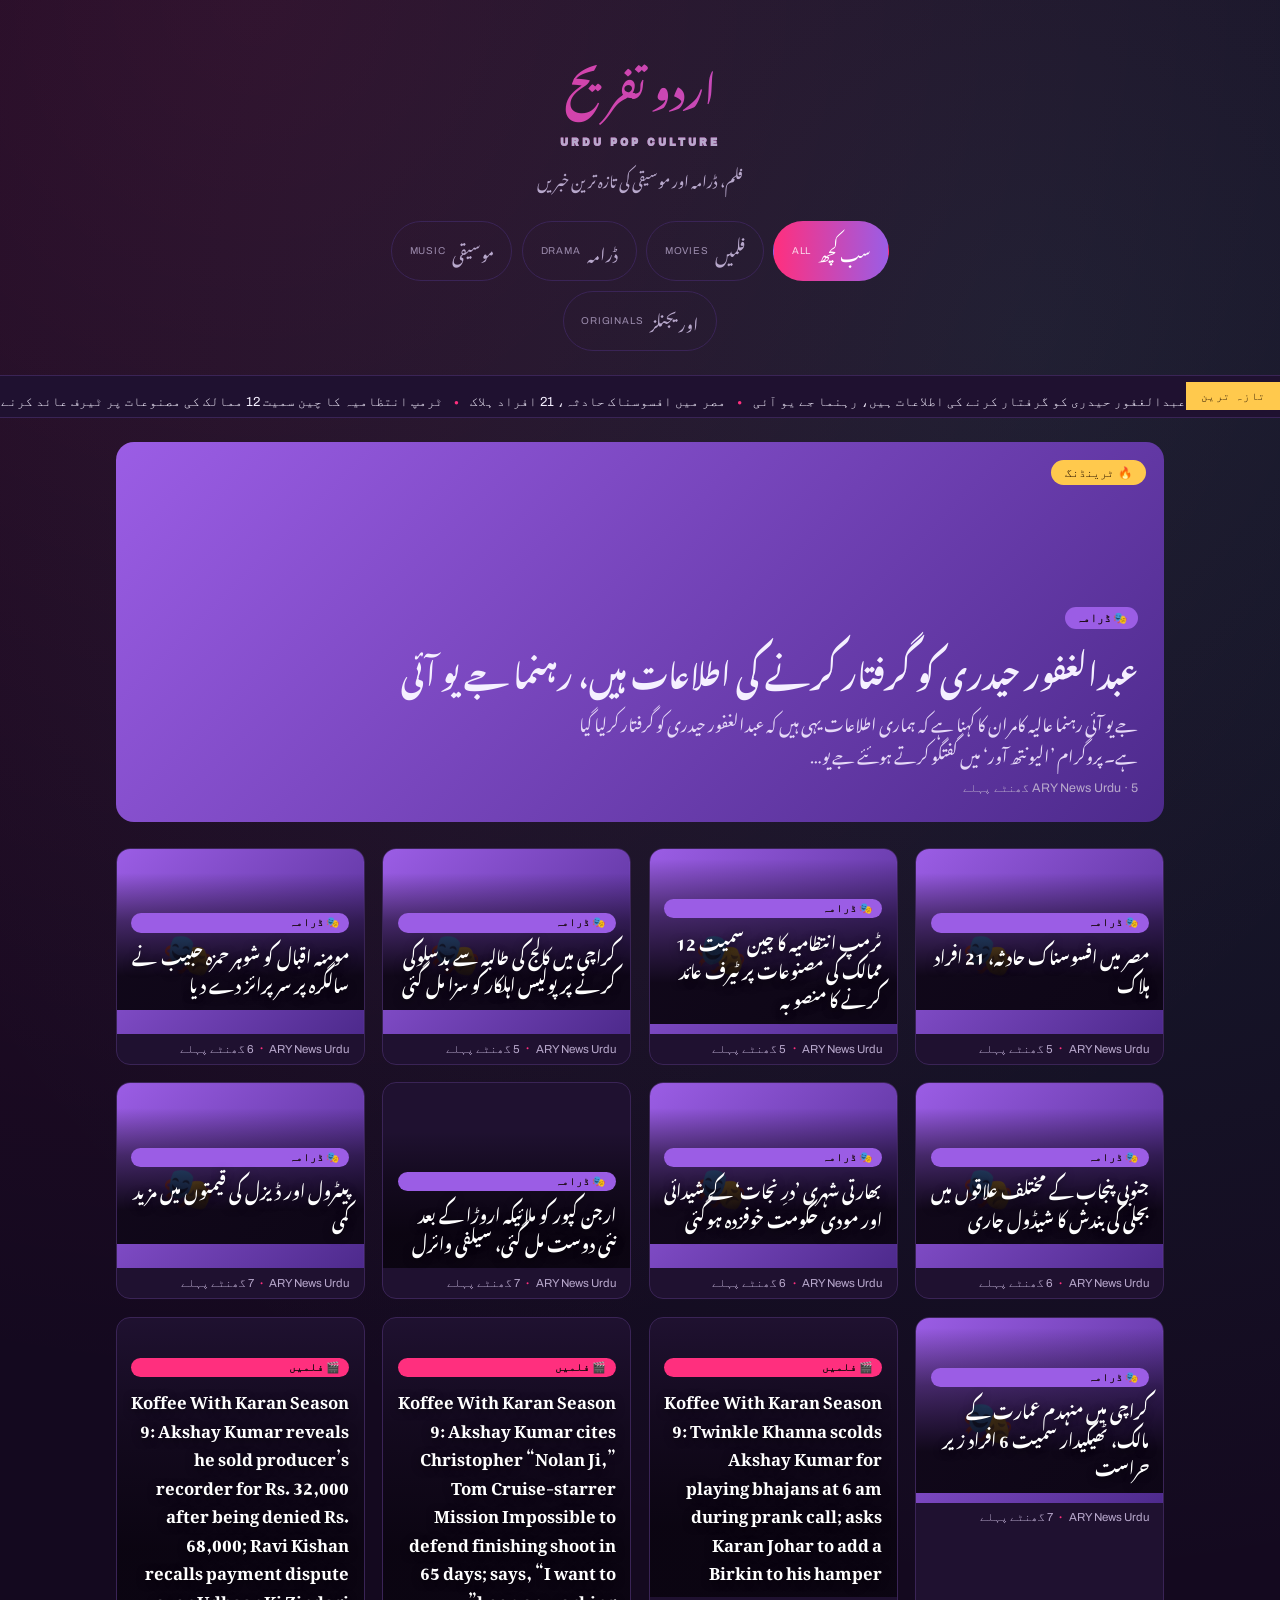
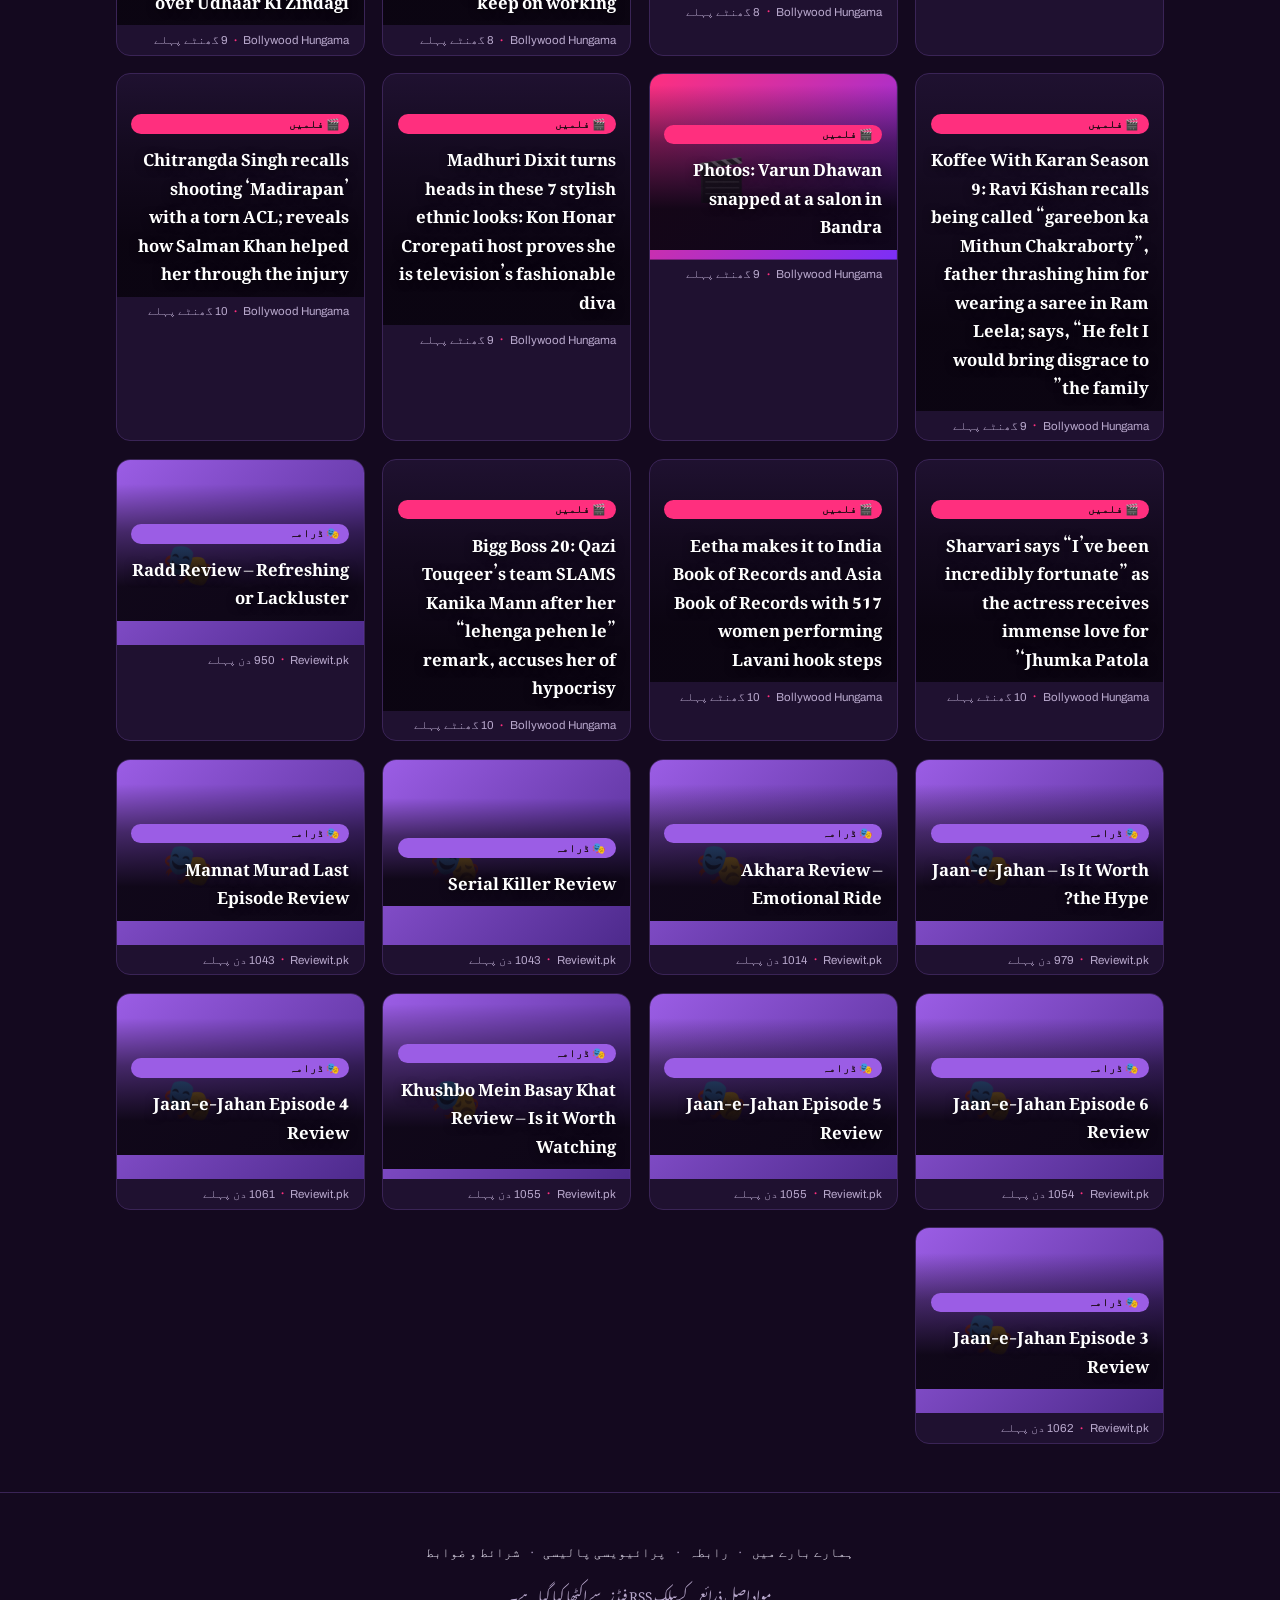
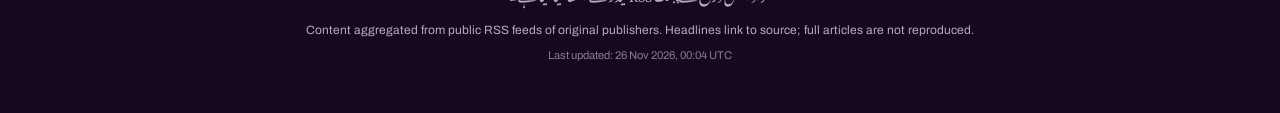
==== commit c1b0c3f4: "Auto-update site content" ====
--- a/docs/index.html
+++ b/docs/index.html
@@ -23,35 +23,323 @@
 <a class="tab" href="music.html"><span class="tab-urdu">موسیقی</span><span class="tab-en">Music</span></a>
 <a class="tab" href="originals.html"><span class="tab-urdu">اوریجنلز</span><span class="tab-en">Originals</span></a></nav>
 </header>
-<div class="ticker"><span class="ticker-label">تازہ ترین</span><div class="ticker-viewport"><div class="ticker-track"><a href="https://urdu.arynews.tv/sara-tendulkar-and-rajveer-deol-wedding-rumours-dismissed-as-baseless/" target="_blank" rel="noopener nofollow">سارہ ٹنڈولکر کی سنی دیول کے بیٹے سے شادی کی خبریں گردش کرنے لگیں</a><span class="dot">●</span><a href="https://urdu.arynews.tv/judges-residencies-25-11-2026/" target="_blank" rel="noopener nofollow">چیف جسٹس اسلام آباد ہائیکورٹ اور ججز کی سرکاری رہائش گاہوں کی تعمیر کا سنگ بنیاد</a><span class="dot">●</span><a href="https://www.bollywoodhungama.com/news/bollywood/eetha-makes-it-to-india-book-of-records-and-asia-book-of-records-with-517-women-performing-lavani-hook-steps/" target="_blank" rel="noopener nofollow">Eetha makes it to India Book of Records and Asia Book of Records with 517 women performing Lavani hook steps</a><span class="dot">●</span><a href="https://urdu.arynews.tv/noodles-gujrat-incident-25-11-2026/" target="_blank" rel="noopener nofollow">نوڈلز کھانے سے 20 سالہ لڑکی کی موت کے واقعے کا ڈراپ سین</a><span class="dot">●</span><a href="https://urdu.arynews.tv/babar-azam-gets-embroiled-in-a-new-controversy/" target="_blank" rel="noopener nofollow">بابر اعظم آئی ایل ٹی 20 میں نئے تنازع میں پھنس گئے</a><span class="dot">●</span><a href="https://www.bollywoodhungama.com/news/features/bigg-boss-20-qazi-touqeers-team-slams-kanika-mann-after-her-lehenga-pehen-le-remark-accuses-her-of-hypocrisy/" target="_blank" rel="noopener nofollow">Bigg Boss 20: Qazi Touqeer’s team SLAMS Kanika Mann after her “lehenga pehen le” remark, accuses her of hypocrisy</a><span class="dot">●</span><a href="https://urdu.arynews.tv/icc-test-rankings-azan-awais-pacers-make-significant-gains/" target="_blank" rel="noopener nofollow">آئی سی سی ٹیسٹ رینکنگ میں پاکستانی کھلاڑیوں کی ترقی</a><span class="dot">●</span><a href="https://urdu.arynews.tv/pervaiz-elahi-asad-qaiser-meeting-25-11-2026/" target="_blank" rel="noopener nofollow">ملک کو نئے میثاق جمہوریت کی ضرورت ہے، پرویز الٰہی</a><span class="dot">●</span><a href="https://urdu.arynews.tv/sara-tendulkar-and-rajveer-deol-wedding-rumours-dismissed-as-baseless/" target="_blank" rel="noopener nofollow">سارہ ٹنڈولکر کی سنی دیول کے بیٹے سے شادی کی خبریں گردش کرنے لگیں</a><span class="dot">●</span><a href="https://urdu.arynews.tv/judges-residencies-25-11-2026/" target="_blank" rel="noopener nofollow">چیف جسٹس اسلام آباد ہائیکورٹ اور ججز کی سرکاری رہائش گاہوں کی تعمیر کا سنگ بنیاد</a><span class="dot">●</span><a href="https://www.bollywoodhungama.com/news/bollywood/eetha-makes-it-to-india-book-of-records-and-asia-book-of-records-with-517-women-performing-lavani-hook-steps/" target="_blank" rel="noopener nofollow">Eetha makes it to India Book of Records and Asia Book of Records with 517 women performing Lavani hook steps</a><span class="dot">●</span><a href="https://urdu.arynews.tv/noodles-gujrat-incident-25-11-2026/" target="_blank" rel="noopener nofollow">نوڈلز کھانے سے 20 سالہ لڑکی کی موت کے واقعے کا ڈراپ سین</a><span class="dot">●</span><a href="https://urdu.arynews.tv/babar-azam-gets-embroiled-in-a-new-controversy/" target="_blank" rel="noopener nofollow">بابر اعظم آئی ایل ٹی 20 میں نئے تنازع میں پھنس گئے</a><span class="dot">●</span><a href="https://www.bollywoodhungama.com/news/features/bigg-boss-20-qazi-touqeers-team-slams-kanika-mann-after-her-lehenga-pehen-le-remark-accuses-her-of-hypocrisy/" target="_blank" rel="noopener nofollow">Bigg Boss 20: Qazi Touqeer’s team SLAMS Kanika Mann after her “lehenga pehen le” remark, accuses her of hypocrisy</a><span class="dot">●</span><a href="https://urdu.arynews.tv/icc-test-rankings-azan-awais-pacers-make-significant-gains/" target="_blank" rel="noopener nofollow">آئی سی سی ٹیسٹ رینکنگ میں پاکستانی کھلاڑیوں کی ترقی</a><span class="dot">●</span><a href="https://urdu.arynews.tv/pervaiz-elahi-asad-qaiser-meeting-25-11-2026/" target="_blank" rel="noopener nofollow">ملک کو نئے میثاق جمہوریت کی ضرورت ہے، پرویز الٰہی</a><span class="dot">●</span></div></div></div>
+<div class="ticker"><span class="ticker-label">تازہ ترین</span><div class="ticker-viewport"><div class="ticker-track"><a href="https://urdu.arynews.tv/jui-leader-abdul-ghafoor-haideri-has-been-arrested-claim-alia-kamran/" target="_blank" rel="noopener nofollow">عبدالغفور حیدری کو گرفتار کرنے کی اطلاعات ہیں، رہنما جے یو آئی</a><span class="dot">●</span><a href="https://urdu.arynews.tv/egypt-truck-accident-25-11-2026/" target="_blank" rel="noopener nofollow">مصر میں افسوسناک حادثہ، 21 افراد ہلاک</a><span class="dot">●</span><a href="https://urdu.arynews.tv/us-announces-new-tariffs-on-host-of-countries-including-china/" target="_blank" rel="noopener nofollow">ٹرمپ انتظامیہ کا چین سمیت 12 ممالک کی مصنوعات پر ٹیرف عائد کرنے کا منصوبہ</a><span class="dot">●</span><a href="https://urdu.arynews.tv/karachi-police-officer-suspended-threat-college-girl/" target="_blank" rel="noopener nofollow">کراچی میں کالج کی طالبہ سے بدسلوکی کرنے پر پولیس اہلکار کو سزا مل گئی</a><span class="dot">●</span><a href="https://urdu.arynews.tv/momina-iqbal-shares-glimpses-of-husband-hamza-habib-surprise/" target="_blank" rel="noopener nofollow">مومنہ اقبال کو شوہر حمزہ حبیب نے سالگرہ پر سرپرائز دے دیا</a><span class="dot">●</span><a href="https://urdu.arynews.tv/mepco-electricity-shutdown-25-11-2026/" target="_blank" rel="noopener nofollow">جنوبی پنجاب کے مختلف علاقوں میں بجلی کی بندش کا شیڈول جاری</a><span class="dot">●</span><a href="https://urdu.arynews.tv/dar-e-nijaat-drama-modi-govt-scared-screening-canceld/" target="_blank" rel="noopener nofollow">بھارتی شہری ’درِ نجات‘ کے شیدائی اور مودی حکومت خوفزدہ ہوگئی</a><span class="dot">●</span><a href="https://urdu.arynews.tv/arjun-kapoor-sahiba-bali-fuel-romance-rumours-with-cheeky-selfie/" target="_blank" rel="noopener nofollow">ارجن کپور کو ملائیکہ اروڑا کے بعد نئی دوست مل گئی، سیلفی وائرل</a><span class="dot">●</span><a href="https://urdu.arynews.tv/jui-leader-abdul-ghafoor-haideri-has-been-arrested-claim-alia-kamran/" target="_blank" rel="noopener nofollow">عبدالغفور حیدری کو گرفتار کرنے کی اطلاعات ہیں، رہنما جے یو آئی</a><span class="dot">●</span><a href="https://urdu.arynews.tv/egypt-truck-accident-25-11-2026/" target="_blank" rel="noopener nofollow">مصر میں افسوسناک حادثہ، 21 افراد ہلاک</a><span class="dot">●</span><a href="https://urdu.arynews.tv/us-announces-new-tariffs-on-host-of-countries-including-china/" target="_blank" rel="noopener nofollow">ٹرمپ انتظامیہ کا چین سمیت 12 ممالک کی مصنوعات پر ٹیرف عائد کرنے کا منصوبہ</a><span class="dot">●</span><a href="https://urdu.arynews.tv/karachi-police-officer-suspended-threat-college-girl/" target="_blank" rel="noopener nofollow">کراچی میں کالج کی طالبہ سے بدسلوکی کرنے پر پولیس اہلکار کو سزا مل گئی</a><span class="dot">●</span><a href="https://urdu.arynews.tv/momina-iqbal-shares-glimpses-of-husband-hamza-habib-surprise/" target="_blank" rel="noopener nofollow">مومنہ اقبال کو شوہر حمزہ حبیب نے سالگرہ پر سرپرائز دے دیا</a><span class="dot">●</span><a href="https://urdu.arynews.tv/mepco-electricity-shutdown-25-11-2026/" target="_blank" rel="noopener nofollow">جنوبی پنجاب کے مختلف علاقوں میں بجلی کی بندش کا شیڈول جاری</a><span class="dot">●</span><a href="https://urdu.arynews.tv/dar-e-nijaat-drama-modi-govt-scared-screening-canceld/" target="_blank" rel="noopener nofollow">بھارتی شہری ’درِ نجات‘ کے شیدائی اور مودی حکومت خوفزدہ ہوگئی</a><span class="dot">●</span><a href="https://urdu.arynews.tv/arjun-kapoor-sahiba-bali-fuel-romance-rumours-with-cheeky-selfie/" target="_blank" rel="noopener nofollow">ارجن کپور کو ملائیکہ اروڑا کے بعد نئی دوست مل گئی، سیلفی وائرل</a><span class="dot">●</span></div></div></div>
 <main>
 
     <section class="hero" style="background-image:linear-gradient(135deg,#9b5de5,#4d2a8c)">
       <span class="ribbon">🔥 ٹرینڈنگ</span>
       <div class="hero-content">
         <span class="chip" style="--c:#9b5de5">🎭 ڈرامہ</span>
-        <h1 class="hero-title"><a href="https://urdu.arynews.tv/sara-tendulkar-and-rajveer-deol-wedding-rumours-dismissed-as-baseless/" target="_blank" rel="noopener nofollow">سارہ ٹنڈولکر کی سنی دیول کے بیٹے سے شادی کی خبریں گردش کرنے لگیں</a></h1>
-        <p class="hero-summary">بھارت کے سابق مایہ ناز کرکٹر سچن ٹنڈولکر کی صاحبزادی سارہ ٹنڈولکر اور اداکار سنی دیول کے بیٹے راج ویر کی شادی کی خبریں سوشل میڈیا پر زیر گردش ہیں۔ بھارتی میڈیا…</p>
-        <div class="hero-meta">ARY News Urdu · ابھی ابھی</div>
+        <h1 class="hero-title"><a href="https://urdu.arynews.tv/jui-leader-abdul-ghafoor-haideri-has-been-arrested-claim-alia-kamran/" target="_blank" rel="noopener nofollow">عبدالغفور حیدری کو گرفتار کرنے کی اطلاعات ہیں، رہنما جے یو آئی</a></h1>
+        <p class="hero-summary">جے یو آئی رہنما عالیہ کامران کا کہنا ہے کہ ہماری اطلاعات یہی ہیں کہ عبدالغفور حیدری کو گرفتار کرلیا گیا ہے۔ پروگرام ’الیونتھ آور‘ میں گفتگو کرتے ہوئئے جے یو…</p>
+        <div class="hero-meta">ARY News Urdu · 5 گھنٹے پہلے</div>
       </div>
     </section>
 <div class="grid">
 
     <article class="tile">
-      <a class="tile-link" href="https://urdu.arynews.tv/judges-residencies-25-11-2026/" target="_blank" rel="noopener nofollow">
-        <div class="tile-media" style="background-image:url('https://urdu.arynews.tv/wp-content/uploads/2026/11/WhatsApp-Image-2026-11-25-at-6.00.35-PM-1024x682.jpeg')">
-          
-          <div class="tile-scrim">
-            <span class="chip chip-sm" style="--c:#9b5de5">🎭 ڈرامہ</span>
-            <span class="badge-fresh">تازہ</span>
-            <h2 class="tile-title">چیف جسٹس اسلام آباد ہائیکورٹ اور ججز کی سرکاری رہائش گاہوں کی تعمیر کا سنگ بنیاد</h2>
-          </div>
-        </div>
-      </a>
-      <div class="tile-footer">
-        <span class="tile-source">ARY News Urdu</span>
-        <span class="tile-dot">•</span>
-        <span class="tile-time">ابھی ابھی</span>
+      <a class="tile-link" href="https://urdu.arynews.tv/egypt-truck-accident-25-11-2026/" target="_blank" rel="noopener nofollow">
+        <div class="tile-media tile-media-fallback" style="background-image:linear-gradient(135deg,#9b5de5,#4d2a8c)">
+          <span class="tile-icon">🎭</span>
+          <div class="tile-scrim">
+            <span class="chip chip-sm" style="--c:#9b5de5">🎭 ڈرامہ</span>
+            
+            <h2 class="tile-title">مصر میں افسوسناک حادثہ، 21 افراد ہلاک</h2>
+          </div>
+        </div>
+      </a>
+      <div class="tile-footer">
+        <span class="tile-source">ARY News Urdu</span>
+        <span class="tile-dot">•</span>
+        <span class="tile-time">5 گھنٹے پہلے</span>
+      </div>
+    </article>
+
+    <article class="tile">
+      <a class="tile-link" href="https://urdu.arynews.tv/us-announces-new-tariffs-on-host-of-countries-including-china/" target="_blank" rel="noopener nofollow">
+        <div class="tile-media tile-media-fallback" style="background-image:linear-gradient(135deg,#9b5de5,#4d2a8c)">
+          <span class="tile-icon">🎭</span>
+          <div class="tile-scrim">
+            <span class="chip chip-sm" style="--c:#9b5de5">🎭 ڈرامہ</span>
+            
+            <h2 class="tile-title">ٹرمپ انتظامیہ کا چین سمیت 12 ممالک کی مصنوعات پر ٹیرف عائد کرنے کا منصوبہ</h2>
+          </div>
+        </div>
+      </a>
+      <div class="tile-footer">
+        <span class="tile-source">ARY News Urdu</span>
+        <span class="tile-dot">•</span>
+        <span class="tile-time">5 گھنٹے پہلے</span>
+      </div>
+    </article>
+
+    <article class="tile">
+      <a class="tile-link" href="https://urdu.arynews.tv/karachi-police-officer-suspended-threat-college-girl/" target="_blank" rel="noopener nofollow">
+        <div class="tile-media tile-media-fallback" style="background-image:linear-gradient(135deg,#9b5de5,#4d2a8c)">
+          <span class="tile-icon">🎭</span>
+          <div class="tile-scrim">
+            <span class="chip chip-sm" style="--c:#9b5de5">🎭 ڈرامہ</span>
+            
+            <h2 class="tile-title">کراچی میں کالج کی طالبہ سے بدسلوکی کرنے پر پولیس اہلکار کو سزا مل گئی</h2>
+          </div>
+        </div>
+      </a>
+      <div class="tile-footer">
+        <span class="tile-source">ARY News Urdu</span>
+        <span class="tile-dot">•</span>
+        <span class="tile-time">5 گھنٹے پہلے</span>
+      </div>
+    </article>
+
+    <article class="tile">
+      <a class="tile-link" href="https://urdu.arynews.tv/momina-iqbal-shares-glimpses-of-husband-hamza-habib-surprise/" target="_blank" rel="noopener nofollow">
+        <div class="tile-media tile-media-fallback" style="background-image:linear-gradient(135deg,#9b5de5,#4d2a8c)">
+          <span class="tile-icon">🎭</span>
+          <div class="tile-scrim">
+            <span class="chip chip-sm" style="--c:#9b5de5">🎭 ڈرامہ</span>
+            
+            <h2 class="tile-title">مومنہ اقبال کو شوہر حمزہ حبیب نے سالگرہ پر سرپرائز دے دیا</h2>
+          </div>
+        </div>
+      </a>
+      <div class="tile-footer">
+        <span class="tile-source">ARY News Urdu</span>
+        <span class="tile-dot">•</span>
+        <span class="tile-time">6 گھنٹے پہلے</span>
+      </div>
+    </article>
+
+    <article class="tile">
+      <a class="tile-link" href="https://urdu.arynews.tv/mepco-electricity-shutdown-25-11-2026/" target="_blank" rel="noopener nofollow">
+        <div class="tile-media tile-media-fallback" style="background-image:linear-gradient(135deg,#9b5de5,#4d2a8c)">
+          <span class="tile-icon">🎭</span>
+          <div class="tile-scrim">
+            <span class="chip chip-sm" style="--c:#9b5de5">🎭 ڈرامہ</span>
+            
+            <h2 class="tile-title">جنوبی پنجاب کے مختلف علاقوں میں بجلی کی بندش کا شیڈول جاری</h2>
+          </div>
+        </div>
+      </a>
+      <div class="tile-footer">
+        <span class="tile-source">ARY News Urdu</span>
+        <span class="tile-dot">•</span>
+        <span class="tile-time">6 گھنٹے پہلے</span>
+      </div>
+    </article>
+
+    <article class="tile">
+      <a class="tile-link" href="https://urdu.arynews.tv/dar-e-nijaat-drama-modi-govt-scared-screening-canceld/" target="_blank" rel="noopener nofollow">
+        <div class="tile-media tile-media-fallback" style="background-image:linear-gradient(135deg,#9b5de5,#4d2a8c)">
+          <span class="tile-icon">🎭</span>
+          <div class="tile-scrim">
+            <span class="chip chip-sm" style="--c:#9b5de5">🎭 ڈرامہ</span>
+            
+            <h2 class="tile-title">بھارتی شہری ’درِ نجات‘ کے شیدائی اور مودی حکومت خوفزدہ ہوگئی</h2>
+          </div>
+        </div>
+      </a>
+      <div class="tile-footer">
+        <span class="tile-source">ARY News Urdu</span>
+        <span class="tile-dot">•</span>
+        <span class="tile-time">6 گھنٹے پہلے</span>
+      </div>
+    </article>
+
+    <article class="tile">
+      <a class="tile-link" href="https://urdu.arynews.tv/arjun-kapoor-sahiba-bali-fuel-romance-rumours-with-cheeky-selfie/" target="_blank" rel="noopener nofollow">
+        <div class="tile-media" style="background-image:url('https://urdu.arynews.tv/wp-content/uploads/2026/11/sahiba.jpg')">
+          
+          <div class="tile-scrim">
+            <span class="chip chip-sm" style="--c:#9b5de5">🎭 ڈرامہ</span>
+            
+            <h2 class="tile-title">ارجن کپور کو ملائیکہ اروڑا کے بعد نئی دوست مل گئی، سیلفی وائرل</h2>
+          </div>
+        </div>
+      </a>
+      <div class="tile-footer">
+        <span class="tile-source">ARY News Urdu</span>
+        <span class="tile-dot">•</span>
+        <span class="tile-time">7 گھنٹے پہلے</span>
+      </div>
+    </article>
+
+    <article class="tile">
+      <a class="tile-link" href="https://urdu.arynews.tv/petrol-price-25-11-2026/" target="_blank" rel="noopener nofollow">
+        <div class="tile-media tile-media-fallback" style="background-image:linear-gradient(135deg,#9b5de5,#4d2a8c)">
+          <span class="tile-icon">🎭</span>
+          <div class="tile-scrim">
+            <span class="chip chip-sm" style="--c:#9b5de5">🎭 ڈرامہ</span>
+            
+            <h2 class="tile-title">پیٹرول اور ڈیزل کی قیمتوں میں مزید کمی</h2>
+          </div>
+        </div>
+      </a>
+      <div class="tile-footer">
+        <span class="tile-source">ARY News Urdu</span>
+        <span class="tile-dot">•</span>
+        <span class="tile-time">7 گھنٹے پہلے</span>
+      </div>
+    </article>
+
+    <article class="tile">
+      <a class="tile-link" href="https://urdu.arynews.tv/karachi-admin-society-building-collapses-6-suspect-arrest/" target="_blank" rel="noopener nofollow">
+        <div class="tile-media tile-media-fallback" style="background-image:linear-gradient(135deg,#9b5de5,#4d2a8c)">
+          <span class="tile-icon">🎭</span>
+          <div class="tile-scrim">
+            <span class="chip chip-sm" style="--c:#9b5de5">🎭 ڈرامہ</span>
+            
+            <h2 class="tile-title">کراچی میں منہدم عمارت کے مالک، ٹھیکیدار سمیت 6 افراد زیر حراست</h2>
+          </div>
+        </div>
+      </a>
+      <div class="tile-footer">
+        <span class="tile-source">ARY News Urdu</span>
+        <span class="tile-dot">•</span>
+        <span class="tile-time">7 گھنٹے پہلے</span>
+      </div>
+    </article>
+
+    <article class="tile">
+      <a class="tile-link" href="https://www.bollywoodhungama.com/news/features/koffee-with-karan-season-9-twinkle-khanna-scolds-akshay-kumar-for-playing-bhajans-at-6-am-during-prank-call-asks-karan-johar-to-add-a-birkin-to-his-hamper/" target="_blank" rel="noopener nofollow">
+        <div class="tile-media" style="background-image:url('https://www.bollywoodhungama.com/wp-content/uploads/2026/11/Twinkle-Khanna-scolds-Akshay-Kumar.jpeg')">
+          
+          <div class="tile-scrim">
+            <span class="chip chip-sm" style="--c:#ff2f7e">🎬 فلمیں</span>
+            
+            <h2 class="tile-title">Koffee With Karan Season 9: Twinkle Khanna scolds Akshay Kumar for playing bhajans at 6 am during prank call; asks Karan Johar to add a Birkin to his hamper</h2>
+          </div>
+        </div>
+      </a>
+      <div class="tile-footer">
+        <span class="tile-source">Bollywood Hungama</span>
+        <span class="tile-dot">•</span>
+        <span class="tile-time">8 گھنٹے پہلے</span>
+      </div>
+    </article>
+
+    <article class="tile">
+      <a class="tile-link" href="https://www.bollywoodhungama.com/news/features/koffee-with-karan-season-9-akshay-kumar-cites-christopher-nolan-ji-tom-cruise-starrer-mission-impossible-to-defend-finishing-shoot-in-65-days-says-i-want-to-keep-on-working/" target="_blank" rel="noopener nofollow">
+        <div class="tile-media" style="background-image:url('https://www.bollywoodhungama.com/wp-content/uploads/2026/11/Akshay-Kumar-on-finishing-films-in-65-days.jpeg')">
+          
+          <div class="tile-scrim">
+            <span class="chip chip-sm" style="--c:#ff2f7e">🎬 فلمیں</span>
+            
+            <h2 class="tile-title">Koffee With Karan Season 9: Akshay Kumar cites Christopher “Nolan Ji,” Tom Cruise-starrer Mission Impossible to defend finishing shoot in 65 days; says, “I want to keep on working”</h2>
+          </div>
+        </div>
+      </a>
+      <div class="tile-footer">
+        <span class="tile-source">Bollywood Hungama</span>
+        <span class="tile-dot">•</span>
+        <span class="tile-time">8 گھنٹے پہلے</span>
+      </div>
+    </article>
+
+    <article class="tile">
+      <a class="tile-link" href="https://www.bollywoodhungama.com/news/features/koffee-with-karan-season-9-akshay-kumar-reveals-he-sold-producers-recorder-for-rs-32000-after-being-denied-rs-68000-ravi-kishan-recalls-payment-dispute-over-udhaar-ki-zindagi/" target="_blank" rel="noopener nofollow">
+        <div class="tile-media" style="background-image:url('https://www.bollywoodhungama.com/wp-content/uploads/2026/11/Akshay-Kumar-Ravi-Kishan-Recalls-Payment-Ordeal.jpeg')">
+          
+          <div class="tile-scrim">
+            <span class="chip chip-sm" style="--c:#ff2f7e">🎬 فلمیں</span>
+            
+            <h2 class="tile-title">Koffee With Karan Season 9: Akshay Kumar reveals he sold producer’s recorder for Rs. 32,000 after being denied Rs. 68,000; Ravi Kishan recalls payment dispute over Udhaar Ki Zindagi</h2>
+          </div>
+        </div>
+      </a>
+      <div class="tile-footer">
+        <span class="tile-source">Bollywood Hungama</span>
+        <span class="tile-dot">•</span>
+        <span class="tile-time">9 گھنٹے پہلے</span>
+      </div>
+    </article>
+
+    <article class="tile">
+      <a class="tile-link" href="https://www.bollywoodhungama.com/news/features/koffee-with-karan-season-9-ravi-kishan-recalls-being-called-gareebon-ka-mithun-chakraborty-father-thrashing-him-for-wearing-a-saree-in-ram-leela-says-he-felt-i-would-bri/" target="_blank" rel="noopener nofollow">
+        <div class="tile-media" style="background-image:url('https://www.bollywoodhungama.com/wp-content/uploads/2026/11/KWK-Story1.jpeg')">
+          
+          <div class="tile-scrim">
+            <span class="chip chip-sm" style="--c:#ff2f7e">🎬 فلمیں</span>
+            
+            <h2 class="tile-title">Koffee With Karan Season 9: Ravi Kishan recalls being called “gareebon ka Mithun Chakraborty”, father thrashing him for wearing a saree in Ram Leela; says, “He felt I would bring disgrace to the family”</h2>
+          </div>
+        </div>
+      </a>
+      <div class="tile-footer">
+        <span class="tile-source">Bollywood Hungama</span>
+        <span class="tile-dot">•</span>
+        <span class="tile-time">9 گھنٹے پہلے</span>
+      </div>
+    </article>
+
+    <article class="tile">
+      <a class="tile-link" href="https://www.bollywoodhungama.com/news/parties-and-events/photos-varun-dhawan-snapped-at-a-salon-in-bandra/" target="_blank" rel="noopener nofollow">
+        <div class="tile-media tile-media-fallback" style="background-image:linear-gradient(135deg,#ff2f7e,#7b2ff7)">
+          <span class="tile-icon">🎬</span>
+          <div class="tile-scrim">
+            <span class="chip chip-sm" style="--c:#ff2f7e">🎬 فلمیں</span>
+            
+            <h2 class="tile-title">Photos: Varun Dhawan snapped at a salon in Bandra</h2>
+          </div>
+        </div>
+      </a>
+      <div class="tile-footer">
+        <span class="tile-source">Bollywood Hungama</span>
+        <span class="tile-dot">•</span>
+        <span class="tile-time">9 گھنٹے پہلے</span>
+      </div>
+    </article>
+
+    <article class="tile">
+      <a class="tile-link" href="https://www.bollywoodhungama.com/news/bollywood/madhuri-dixit-turns-heads-in-these-7-stylish-ethnic-looks-kon-honar-crorepati-host-proves-she-is-televisions-fashionable-diva/" target="_blank" rel="noopener nofollow">
+        <div class="tile-media" style="background-image:url('https://www.bollywoodhungama.com/wp-content/uploads/2026/11/Madhuri-Dixit-turns-heads-in-these-7-stylish-ethnic-looks-Kon-Honar-Crorepati-host-news.jpeg')">
+          
+          <div class="tile-scrim">
+            <span class="chip chip-sm" style="--c:#ff2f7e">🎬 فلمیں</span>
+            
+            <h2 class="tile-title">Madhuri Dixit turns heads in these 7 stylish ethnic looks: Kon Honar Crorepati host proves she is television’s fashionable diva</h2>
+          </div>
+        </div>
+      </a>
+      <div class="tile-footer">
+        <span class="tile-source">Bollywood Hungama</span>
+        <span class="tile-dot">•</span>
+        <span class="tile-time">9 گھنٹے پہلے</span>
+      </div>
+    </article>
+
+    <article class="tile">
+      <a class="tile-link" href="https://www.bollywoodhungama.com/news/features/chitrangda-singh-recalls-shooting-madirapan-with-a-torn-acl-reveals-how-salman-khan-helped-her-through-the-injury/" target="_blank" rel="noopener nofollow">
+        <div class="tile-media" style="background-image:url('https://www.bollywoodhungama.com/wp-content/uploads/2026/11/Chitrangda-Singh-recalls-shooting-‘Madirapan-with-a-torn-ACL-reveals-how-Salman-news.jpeg')">
+          
+          <div class="tile-scrim">
+            <span class="chip chip-sm" style="--c:#ff2f7e">🎬 فلمیں</span>
+            
+            <h2 class="tile-title">Chitrangda Singh recalls shooting ‘Madirapan’ with a torn ACL; reveals how Salman Khan helped her through the injury</h2>
+          </div>
+        </div>
+      </a>
+      <div class="tile-footer">
+        <span class="tile-source">Bollywood Hungama</span>
+        <span class="tile-dot">•</span>
+        <span class="tile-time">10 گھنٹے پہلے</span>
+      </div>
+    </article>
+
+    <article class="tile">
+      <a class="tile-link" href="https://www.bollywoodhungama.com/news/features/sharvari-says-ive-been-incredibly-fortunate-as-the-actress-receives-immense-love-for-jhumka-patola/" target="_blank" rel="noopener nofollow">
+        <div class="tile-media" style="background-image:url('https://www.bollywoodhungama.com/wp-content/uploads/2026/11/Sharvari-says-Ive-been-incredibly-fortunate-as-the-actress-receives-immense-love-news.jpeg')">
+          
+          <div class="tile-scrim">
+            <span class="chip chip-sm" style="--c:#ff2f7e">🎬 فلمیں</span>
+            
+            <h2 class="tile-title">Sharvari says “I’ve been incredibly fortunate” as the actress receives immense love for ‘Jhumka Patola’</h2>
+          </div>
+        </div>
+      </a>
+      <div class="tile-footer">
+        <span class="tile-source">Bollywood Hungama</span>
+        <span class="tile-dot">•</span>
+        <span class="tile-time">10 گھنٹے پہلے</span>
       </div>
     </article>
 
@@ -61,7 +349,7 @@
           
           <div class="tile-scrim">
             <span class="chip chip-sm" style="--c:#ff2f7e">🎬 فلمیں</span>
-            <span class="badge-fresh">تازہ</span>
+            
             <h2 class="tile-title">Eetha makes it to India Book of Records and Asia Book of Records with 517 women performing Lavani hook steps</h2>
           </div>
         </div>
@@ -69,43 +357,7 @@
       <div class="tile-footer">
         <span class="tile-source">Bollywood Hungama</span>
         <span class="tile-dot">•</span>
-        <span class="tile-time">ابھی ابھی</span>
-      </div>
-    </article>
-
-    <article class="tile">
-      <a class="tile-link" href="https://urdu.arynews.tv/noodles-gujrat-incident-25-11-2026/" target="_blank" rel="noopener nofollow">
-        <div class="tile-media tile-media-fallback" style="background-image:linear-gradient(135deg,#9b5de5,#4d2a8c)">
-          <span class="tile-icon">🎭</span>
-          <div class="tile-scrim">
-            <span class="chip chip-sm" style="--c:#9b5de5">🎭 ڈرامہ</span>
-            <span class="badge-fresh">تازہ</span>
-            <h2 class="tile-title">نوڈلز کھانے سے 20 سالہ لڑکی کی موت کے واقعے کا ڈراپ سین</h2>
-          </div>
-        </div>
-      </a>
-      <div class="tile-footer">
-        <span class="tile-source">ARY News Urdu</span>
-        <span class="tile-dot">•</span>
-        <span class="tile-time">ابھی ابھی</span>
-      </div>
-    </article>
-
-    <article class="tile">
-      <a class="tile-link" href="https://urdu.arynews.tv/babar-azam-gets-embroiled-in-a-new-controversy/" target="_blank" rel="noopener nofollow">
-        <div class="tile-media tile-media-fallback" style="background-image:linear-gradient(135deg,#9b5de5,#4d2a8c)">
-          <span class="tile-icon">🎭</span>
-          <div class="tile-scrim">
-            <span class="chip chip-sm" style="--c:#9b5de5">🎭 ڈرامہ</span>
-            <span class="badge-fresh">تازہ</span>
-            <h2 class="tile-title">بابر اعظم آئی ایل ٹی 20 میں نئے تنازع میں پھنس گئے</h2>
-          </div>
-        </div>
-      </a>
-      <div class="tile-footer">
-        <span class="tile-source">ARY News Urdu</span>
-        <span class="tile-dot">•</span>
-        <span class="tile-time">ابھی ابھی</span>
+        <span class="tile-time">10 گھنٹے پہلے</span>
       </div>
     </article>
 
@@ -115,7 +367,7 @@
           
           <div class="tile-scrim">
             <span class="chip chip-sm" style="--c:#ff2f7e">🎬 فلمیں</span>
-            <span class="badge-fresh">تازہ</span>
+            
             <h2 class="tile-title">Bigg Boss 20: Qazi Touqeer’s team SLAMS Kanika Mann after her “lehenga pehen le” remark, accuses her of hypocrisy</h2>
           </div>
         </div>
@@ -123,259 +375,7 @@
       <div class="tile-footer">
         <span class="tile-source">Bollywood Hungama</span>
         <span class="tile-dot">•</span>
-        <span class="tile-time">ابھی ابھی</span>
-      </div>
-    </article>
-
-    <article class="tile">
-      <a class="tile-link" href="https://urdu.arynews.tv/icc-test-rankings-azan-awais-pacers-make-significant-gains/" target="_blank" rel="noopener nofollow">
-        <div class="tile-media tile-media-fallback" style="background-image:linear-gradient(135deg,#9b5de5,#4d2a8c)">
-          <span class="tile-icon">🎭</span>
-          <div class="tile-scrim">
-            <span class="chip chip-sm" style="--c:#9b5de5">🎭 ڈرامہ</span>
-            <span class="badge-fresh">تازہ</span>
-            <h2 class="tile-title">آئی سی سی ٹیسٹ رینکنگ میں پاکستانی کھلاڑیوں کی ترقی</h2>
-          </div>
-        </div>
-      </a>
-      <div class="tile-footer">
-        <span class="tile-source">ARY News Urdu</span>
-        <span class="tile-dot">•</span>
-        <span class="tile-time">ابھی ابھی</span>
-      </div>
-    </article>
-
-    <article class="tile">
-      <a class="tile-link" href="https://urdu.arynews.tv/pervaiz-elahi-asad-qaiser-meeting-25-11-2026/" target="_blank" rel="noopener nofollow">
-        <div class="tile-media tile-media-fallback" style="background-image:linear-gradient(135deg,#9b5de5,#4d2a8c)">
-          <span class="tile-icon">🎭</span>
-          <div class="tile-scrim">
-            <span class="chip chip-sm" style="--c:#9b5de5">🎭 ڈرامہ</span>
-            <span class="badge-fresh">تازہ</span>
-            <h2 class="tile-title">ملک کو نئے میثاق جمہوریت کی ضرورت ہے، پرویز الٰہی</h2>
-          </div>
-        </div>
-      </a>
-      <div class="tile-footer">
-        <span class="tile-source">ARY News Urdu</span>
-        <span class="tile-dot">•</span>
-        <span class="tile-time">ابھی ابھی</span>
-      </div>
-    </article>
-
-    <article class="tile">
-      <a class="tile-link" href="https://urdu.arynews.tv/marbel-sector-pakistan-rana-ihsan-afzal/" target="_blank" rel="noopener nofollow">
-        <div class="tile-media tile-media-fallback" style="background-image:linear-gradient(135deg,#9b5de5,#4d2a8c)">
-          <span class="tile-icon">🎭</span>
-          <div class="tile-scrim">
-            <span class="chip chip-sm" style="--c:#9b5de5">🎭 ڈرامہ</span>
-            <span class="badge-fresh">تازہ</span>
-            <h2 class="tile-title">ماربل سیکٹر سے وابستہ افراد کے لیے بڑی خبر آگئی</h2>
-          </div>
-        </div>
-      </a>
-      <div class="tile-footer">
-        <span class="tile-source">ARY News Urdu</span>
-        <span class="tile-dot">•</span>
-        <span class="tile-time">ابھی ابھی</span>
-      </div>
-    </article>
-
-    <article class="tile">
-      <a class="tile-link" href="https://urdu.arynews.tv/wbbl-2026-deandra-dottin-strange-wicket/" target="_blank" rel="noopener nofollow">
-        <div class="tile-media tile-media-fallback" style="background-image:linear-gradient(135deg,#9b5de5,#4d2a8c)">
-          <span class="tile-icon">🎭</span>
-          <div class="tile-scrim">
-            <span class="chip chip-sm" style="--c:#9b5de5">🎭 ڈرامہ</span>
-            <span class="badge-fresh">تازہ</span>
-            <h2 class="tile-title">کرکٹ میں آؤٹ ہونے کا عجیب انداز، بیٹر نے ’فری بال‘ پر وکٹ گنوا بیٹھی</h2>
-          </div>
-        </div>
-      </a>
-      <div class="tile-footer">
-        <span class="tile-source">ARY News Urdu</span>
-        <span class="tile-dot">•</span>
-        <span class="tile-time">1 گھنٹے پہلے</span>
-      </div>
-    </article>
-
-    <article class="tile">
-      <a class="tile-link" href="https://www.bollywoodhungama.com/news/features/rohit-saraf-sharvari-vedang-raina-abhay-verma-and-shanaya-kapoor-explore-different-roles-in-2026/" target="_blank" rel="noopener nofollow">
-        <div class="tile-media" style="background-image:url('https://www.bollywoodhungama.com/wp-content/uploads/2026/11/Celebs-performance-in-2026.jpeg')">
-          
-          <div class="tile-scrim">
-            <span class="chip chip-sm" style="--c:#ff2f7e">🎬 فلمیں</span>
-            <span class="badge-fresh">تازہ</span>
-            <h2 class="tile-title">Rohit Saraf, Sharvari, Vedang Raina, Abhay Verma and Shanaya Kapoor explore different roles in 2026</h2>
-          </div>
-        </div>
-      </a>
-      <div class="tile-footer">
-        <span class="tile-source">Bollywood Hungama</span>
-        <span class="tile-dot">•</span>
-        <span class="tile-time">1 گھنٹے پہلے</span>
-      </div>
-    </article>
-
-    <article class="tile">
-      <a class="tile-link" href="https://urdu.arynews.tv/lpg-bowser-overturn-25-11-2026/" target="_blank" rel="noopener nofollow">
-        <div class="tile-media tile-media-fallback" style="background-image:linear-gradient(135deg,#9b5de5,#4d2a8c)">
-          <span class="tile-icon">🎭</span>
-          <div class="tile-scrim">
-            <span class="chip chip-sm" style="--c:#9b5de5">🎭 ڈرامہ</span>
-            <span class="badge-fresh">تازہ</span>
-            <h2 class="tile-title">27 ٹن ایل پی جی سے بھرا باؤزر الٹ گیا</h2>
-          </div>
-        </div>
-      </a>
-      <div class="tile-footer">
-        <span class="tile-source">ARY News Urdu</span>
-        <span class="tile-dot">•</span>
-        <span class="tile-time">1 گھنٹے پہلے</span>
-      </div>
-    </article>
-
-    <article class="tile">
-      <a class="tile-link" href="https://urdu.arynews.tv/dolphin-force-islamabad-jobs-ig/" target="_blank" rel="noopener nofollow">
-        <div class="tile-media tile-media-fallback" style="background-image:linear-gradient(135deg,#9b5de5,#4d2a8c)">
-          <span class="tile-icon">🎭</span>
-          <div class="tile-scrim">
-            <span class="chip chip-sm" style="--c:#9b5de5">🎭 ڈرامہ</span>
-            <span class="badge-fresh">تازہ</span>
-            <h2 class="tile-title">ڈولفن فورس میں بھرتیاں، بڑی خوشخبری آگئی</h2>
-          </div>
-        </div>
-      </a>
-      <div class="tile-footer">
-        <span class="tile-source">ARY News Urdu</span>
-        <span class="tile-dot">•</span>
-        <span class="tile-time">1 گھنٹے پہلے</span>
-      </div>
-    </article>
-
-    <article class="tile">
-      <a class="tile-link" href="https://www.bollywoodhungama.com/news/features/taapsee-pannu-explains-why-she-refuses-to-follow-film-trends-i-have-always-seen-myself-as-someone-in-it-for-the-long-run/" target="_blank" rel="noopener nofollow">
-        <div class="tile-media" style="background-image:url('https://www.bollywoodhungama.com/wp-content/uploads/2026/11/Taapsee-Pannu-explains-why-she-refuses-to-follow-film-trends-news.jpeg')">
-          
-          <div class="tile-scrim">
-            <span class="chip chip-sm" style="--c:#ff2f7e">🎬 فلمیں</span>
-            <span class="badge-fresh">تازہ</span>
-            <h2 class="tile-title">Taapsee Pannu explains why she refuses to follow film trends: “I have always seen myself as someone in it for the long run”</h2>
-          </div>
-        </div>
-      </a>
-      <div class="tile-footer">
-        <span class="tile-source">Bollywood Hungama</span>
-        <span class="tile-dot">•</span>
-        <span class="tile-time">1 گھنٹے پہلے</span>
-      </div>
-    </article>
-
-    <article class="tile">
-      <a class="tile-link" href="https://www.bollywoodhungama.com/news/features/raza-murad-picks-ranveer-singh-over-ranbir-kapoor-as-he-calls-him-one-of-the-best-actors-in-the-history-recalls-24-takes-of-padmaavat-slap-sequence/" target="_blank" rel="noopener nofollow">
-        <div class="tile-media" style="background-image:url('https://www.bollywoodhungama.com/wp-content/uploads/2026/11/Raza-Murad-picks-Ranveer-Singh-over-Ranbir-Kapoor-as-he-calls-him-‘one-of-the-best-actors-in-the-history-news.jpeg')">
-          
-          <div class="tile-scrim">
-            <span class="chip chip-sm" style="--c:#ff2f7e">🎬 فلمیں</span>
-            <span class="badge-fresh">تازہ</span>
-            <h2 class="tile-title">Raza Murad picks Ranveer Singh over Ranbir Kapoor as he calls him ‘one of the best actors in the history’; recalls 24 takes of Padmaavat slap sequence</h2>
-          </div>
-        </div>
-      </a>
-      <div class="tile-footer">
-        <span class="tile-source">Bollywood Hungama</span>
-        <span class="tile-dot">•</span>
-        <span class="tile-time">1 گھنٹے پہلے</span>
-      </div>
-    </article>
-
-    <article class="tile">
-      <a class="tile-link" href="https://www.bollywoodhungama.com/news/bollywood/mannara-chopra-nyrraa-m-banerji-and-aman-gandhi-to-feature-in-urvashi-dholakia-hosted-matchmaking-show-its-a-meal-deets-inside/" target="_blank" rel="noopener nofollow">
-        <div class="tile-media" style="background-image:url('https://www.bollywoodhungama.com/wp-content/uploads/2026/11/Its-A-Meal-show-details.jpeg')">
-          
-          <div class="tile-scrim">
-            <span class="chip chip-sm" style="--c:#ff2f7e">🎬 فلمیں</span>
-            <span class="badge-fresh">تازہ</span>
-            <h2 class="tile-title">Mannara Chopra, Nyrraa M Banerji and Aman Gandhi to feature in Urvashi Dholakia-hosted matchmaking show It’s A Meal; deets inside!</h2>
-          </div>
-        </div>
-      </a>
-      <div class="tile-footer">
-        <span class="tile-source">Bollywood Hungama</span>
-        <span class="tile-dot">•</span>
-        <span class="tile-time">1 گھنٹے پہلے</span>
-      </div>
-    </article>
-
-    <article class="tile">
-      <a class="tile-link" href="https://www.bollywoodhungama.com/news/features/vijay-varma-reveals-he-sourced-luxury-watches-for-hansal-mehtas-family-business-i-am-completely-invested-in-my-roles/" target="_blank" rel="noopener nofollow">
-        <div class="tile-media" style="background-image:url('https://www.bollywoodhungama.com/wp-content/uploads/2026/11/Vijay-Varma-on-prep-for-Family-Business.jpeg')">
-          
-          <div class="tile-scrim">
-            <span class="chip chip-sm" style="--c:#ff2f7e">🎬 فلمیں</span>
-            <span class="badge-fresh">تازہ</span>
-            <h2 class="tile-title">Vijay Varma reveals he sourced luxury watches for Hansal Mehta’s Family Business: “I am completely invested in my roles”</h2>
-          </div>
-        </div>
-      </a>
-      <div class="tile-footer">
-        <span class="tile-source">Bollywood Hungama</span>
-        <span class="tile-dot">•</span>
-        <span class="tile-time">1 گھنٹے پہلے</span>
-      </div>
-    </article>
-
-    <article class="tile">
-      <a class="tile-link" href="https://www.bollywoodhungama.com/news/bollywood/madhu-mantenas-mad-man-pictures-issues-public-notice-against-phantom-studios-over-rs-8-10-cr-bank-guarantee-rights-of-17-films-including-queen-singham-super-30-83-under-legal-cloud/" target="_blank" rel="noopener nofollow">
-        <div class="tile-media" style="background-image:url('https://www.bollywoodhungama.com/wp-content/uploads/2026/11/Madhu-Mantenas-Mad-Man-Pictures.jpg')">
-          
-          <div class="tile-scrim">
-            <span class="chip chip-sm" style="--c:#ff2f7e">🎬 فلمیں</span>
-            <span class="badge-fresh">تازہ</span>
-            <h2 class="tile-title">Madhu Mantena’s Mad Man Pictures issues public notice against Phantom Studios over Rs. 8.10 cr bank guarantee; rights of 17 films including Queen, Singham, Super 30, 83 under legal cloud</h2>
-          </div>
-        </div>
-      </a>
-      <div class="tile-footer">
-        <span class="tile-source">Bollywood Hungama</span>
-        <span class="tile-dot">•</span>
-        <span class="tile-time">2 گھنٹے پہلے</span>
-      </div>
-    </article>
-
-    <article class="tile">
-      <a class="tile-link" href="https://www.bollywoodhungama.com/news/features/ali-zafar-recalls-how-tere-bin-laden-struggled-to-find-distributors-for-two-years-after-26-11-attacks-he-was-advised-to-return-to-pakistan/" target="_blank" rel="noopener nofollow">
-        <div class="tile-media" style="background-image:url('https://www.bollywoodhungama.com/wp-content/uploads/2026/11/WhatsApp-Image-2026-11-25-at-5.10.34-PM.jpeg')">
-          
-          <div class="tile-scrim">
-            <span class="chip chip-sm" style="--c:#ff2f7e">🎬 فلمیں</span>
-            <span class="badge-fresh">تازہ</span>
-            <h2 class="tile-title">Ali Zafar recalls how Tere Bin Laden struggled to find distributors for two years after 26/11 attacks: “He was advised to return to Pakistan”</h2>
-          </div>
-        </div>
-      </a>
-      <div class="tile-footer">
-        <span class="tile-source">Bollywood Hungama</span>
-        <span class="tile-dot">•</span>
-        <span class="tile-time">2 گھنٹے پہلے</span>
-      </div>
-    </article>
-
-    <article class="tile">
-      <a class="tile-link" href="https://www.bollywoodhungama.com/news/bollywood/exclusive-big-legal-battle-in-bollywood-vinod-bhanushali-moves-bombay-high-court-against-aanand-l-rais-colour-yellow-amazon-mgm-studios-also-named-in-the-suit/" target="_blank" rel="noopener nofollow">
-        <div class="tile-media" style="background-image:url('https://www.bollywoodhungama.com/wp-content/uploads/2026/11/EXCLUSIVE-Big-legal-BATTLE-in-Bollywood-Vinod-Bhanushali-moves-Bombay-High-Court-against-Aanand-L-Rais-Colour-Yellow-Amazon-MGM-Studios-also-named-in-the-suit.jpeg')">
-          
-          <div class="tile-scrim">
-            <span class="chip chip-sm" style="--c:#ff2f7e">🎬 فلمیں</span>
-            <span class="badge-fresh">تازہ</span>
-            <h2 class="tile-title">EXCLUSIVE: Big legal BATTLE in Bollywood – Vinod Bhanushali moves Bombay High Court against Aanand L Rai’s Colour Yellow; Amazon MGM Studios also named in the suit</h2>
-          </div>
-        </div>
-      </a>
-      <div class="tile-footer">
-        <span class="tile-source">Bollywood Hungama</span>
-        <span class="tile-dot">•</span>
-        <span class="tile-time">2 گھنٹے پہلے</span>
+        <span class="tile-time">10 گھنٹے پہلے</span>
       </div>
     </article>
 
@@ -393,7 +393,7 @@
       <div class="tile-footer">
         <span class="tile-source">Reviewit.pk</span>
         <span class="tile-dot">•</span>
-        <span class="tile-time">949 دن پہلے</span>
+        <span class="tile-time">950 دن پہلے</span>
       </div>
     </article>
 
@@ -411,7 +411,7 @@
       <div class="tile-footer">
         <span class="tile-source">Reviewit.pk</span>
         <span class="tile-dot">•</span>
-        <span class="tile-time">978 دن پہلے</span>
+        <span class="tile-time">979 دن پہلے</span>
       </div>
     </article>
 
@@ -447,7 +447,7 @@
       <div class="tile-footer">
         <span class="tile-source">Reviewit.pk</span>
         <span class="tile-dot">•</span>
-        <span class="tile-time">1042 دن پہلے</span>
+        <span class="tile-time">1043 دن پہلے</span>
       </div>
     </article>
 
@@ -483,7 +483,7 @@
       <div class="tile-footer">
         <span class="tile-source">Reviewit.pk</span>
         <span class="tile-dot">•</span>
-        <span class="tile-time">1053 دن پہلے</span>
+        <span class="tile-time">1054 دن پہلے</span>
       </div>
     </article>
 
@@ -501,7 +501,7 @@
       <div class="tile-footer">
         <span class="tile-source">Reviewit.pk</span>
         <span class="tile-dot">•</span>
-        <span class="tile-time">1054 دن پہلے</span>
+        <span class="tile-time">1055 دن پہلے</span>
       </div>
     </article>
 
@@ -519,7 +519,7 @@
       <div class="tile-footer">
         <span class="tile-source">Reviewit.pk</span>
         <span class="tile-dot">•</span>
-        <span class="tile-time">1054 دن پہلے</span>
+        <span class="tile-time">1055 دن پہلے</span>
       </div>
     </article>
 
@@ -537,7 +537,7 @@
       <div class="tile-footer">
         <span class="tile-source">Reviewit.pk</span>
         <span class="tile-dot">•</span>
-        <span class="tile-time">1060 دن پہلے</span>
+        <span class="tile-time">1061 دن پہلے</span>
       </div>
     </article>
 
@@ -555,7 +555,7 @@
       <div class="tile-footer">
         <span class="tile-source">Reviewit.pk</span>
         <span class="tile-dot">•</span>
-        <span class="tile-time">1061 دن پہلے</span>
+        <span class="tile-time">1062 دن پہلے</span>
       </div>
     </article>
 </div>
@@ -564,7 +564,7 @@
   <p class="footer-links"><a href="about.html">ہمارے بارے میں</a> · <a href="contact.html">رابطہ</a> · <a href="privacy.html">پرائیویسی پالیسی</a> · <a href="terms.html">شرائط و ضوابط</a></p>
   <p>مواد اصل ذرائع کے پبلک RSS فیڈز سے اکٹھا کیا گیا ہے۔</p>
   <p class="footer-en">Content aggregated from public RSS feeds of original publishers. Headlines link to source; full articles are not reproduced.</p>
-  <p class="updated">Last updated: 25 Nov 2026, 14:01 UTC</p>
+  <p class="updated">Last updated: 26 Nov 2026, 00:04 UTC</p>
 </footer>
 </body>
 </html>
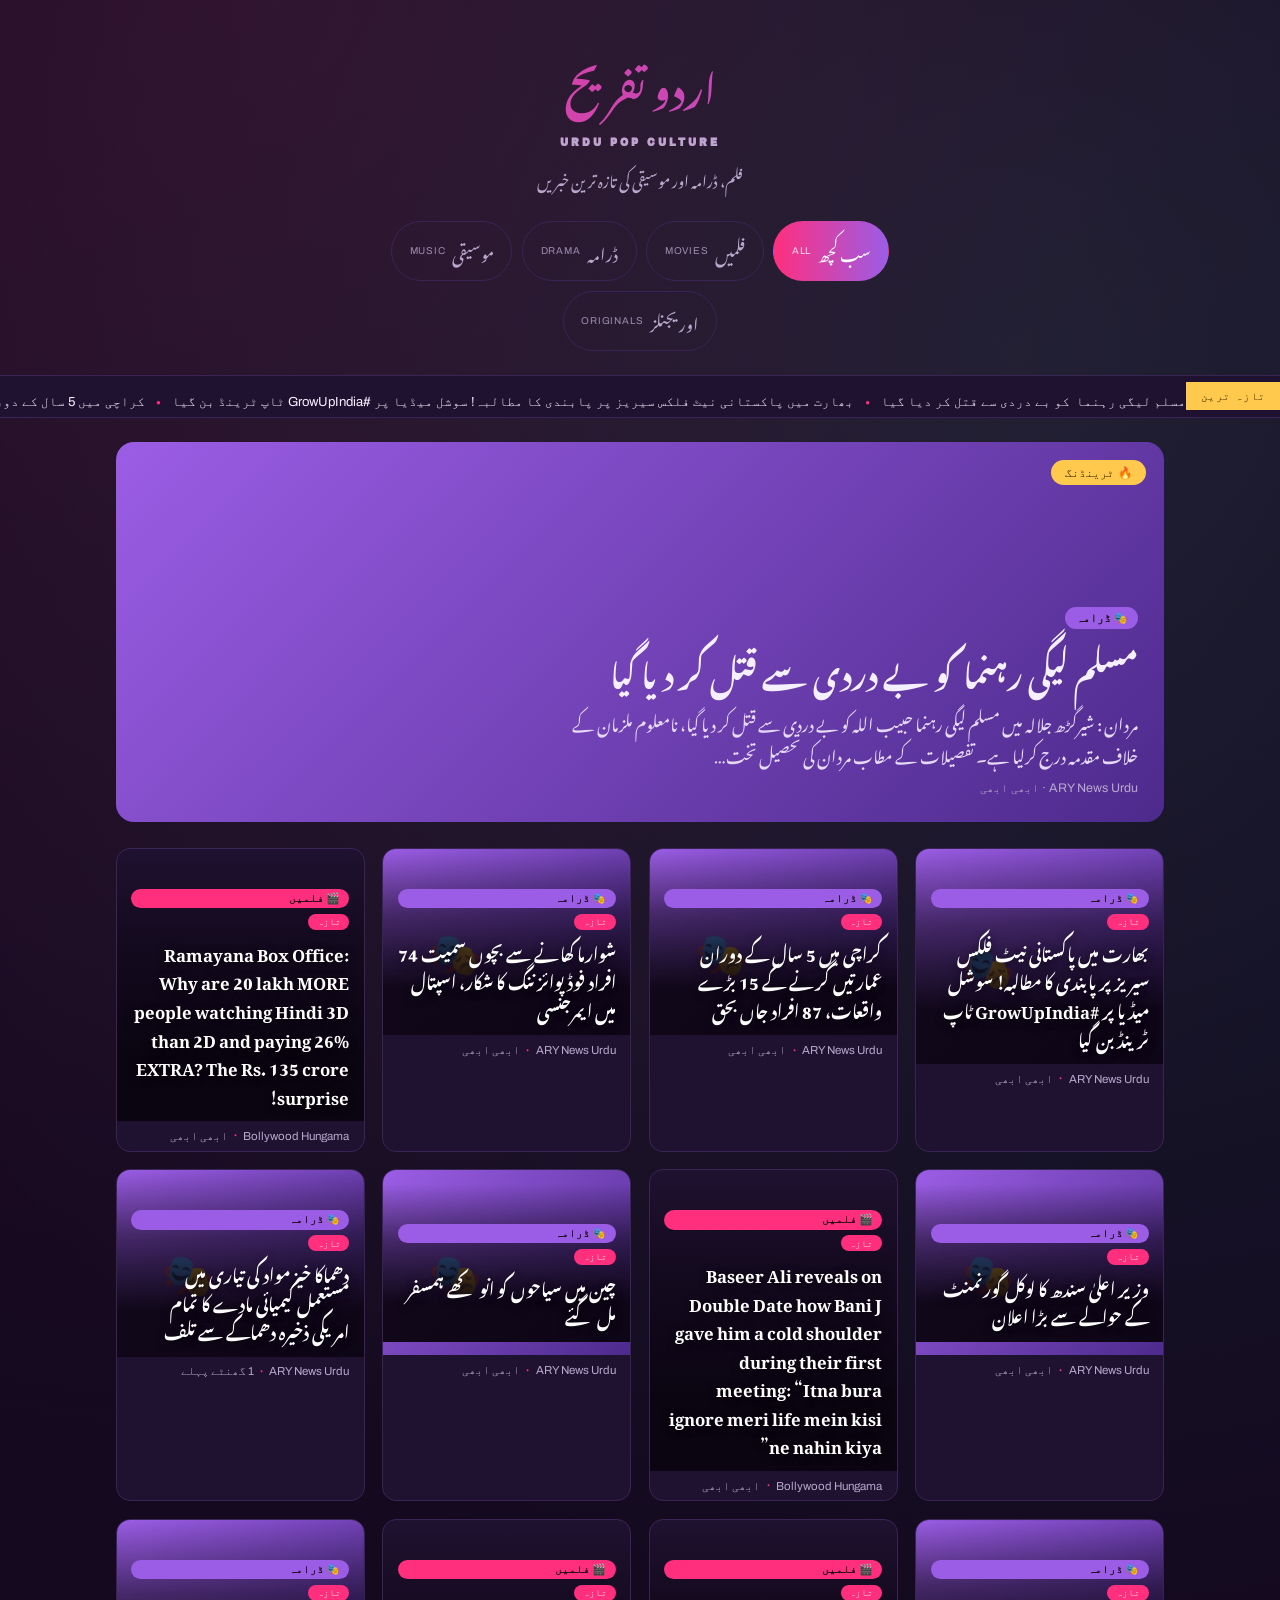
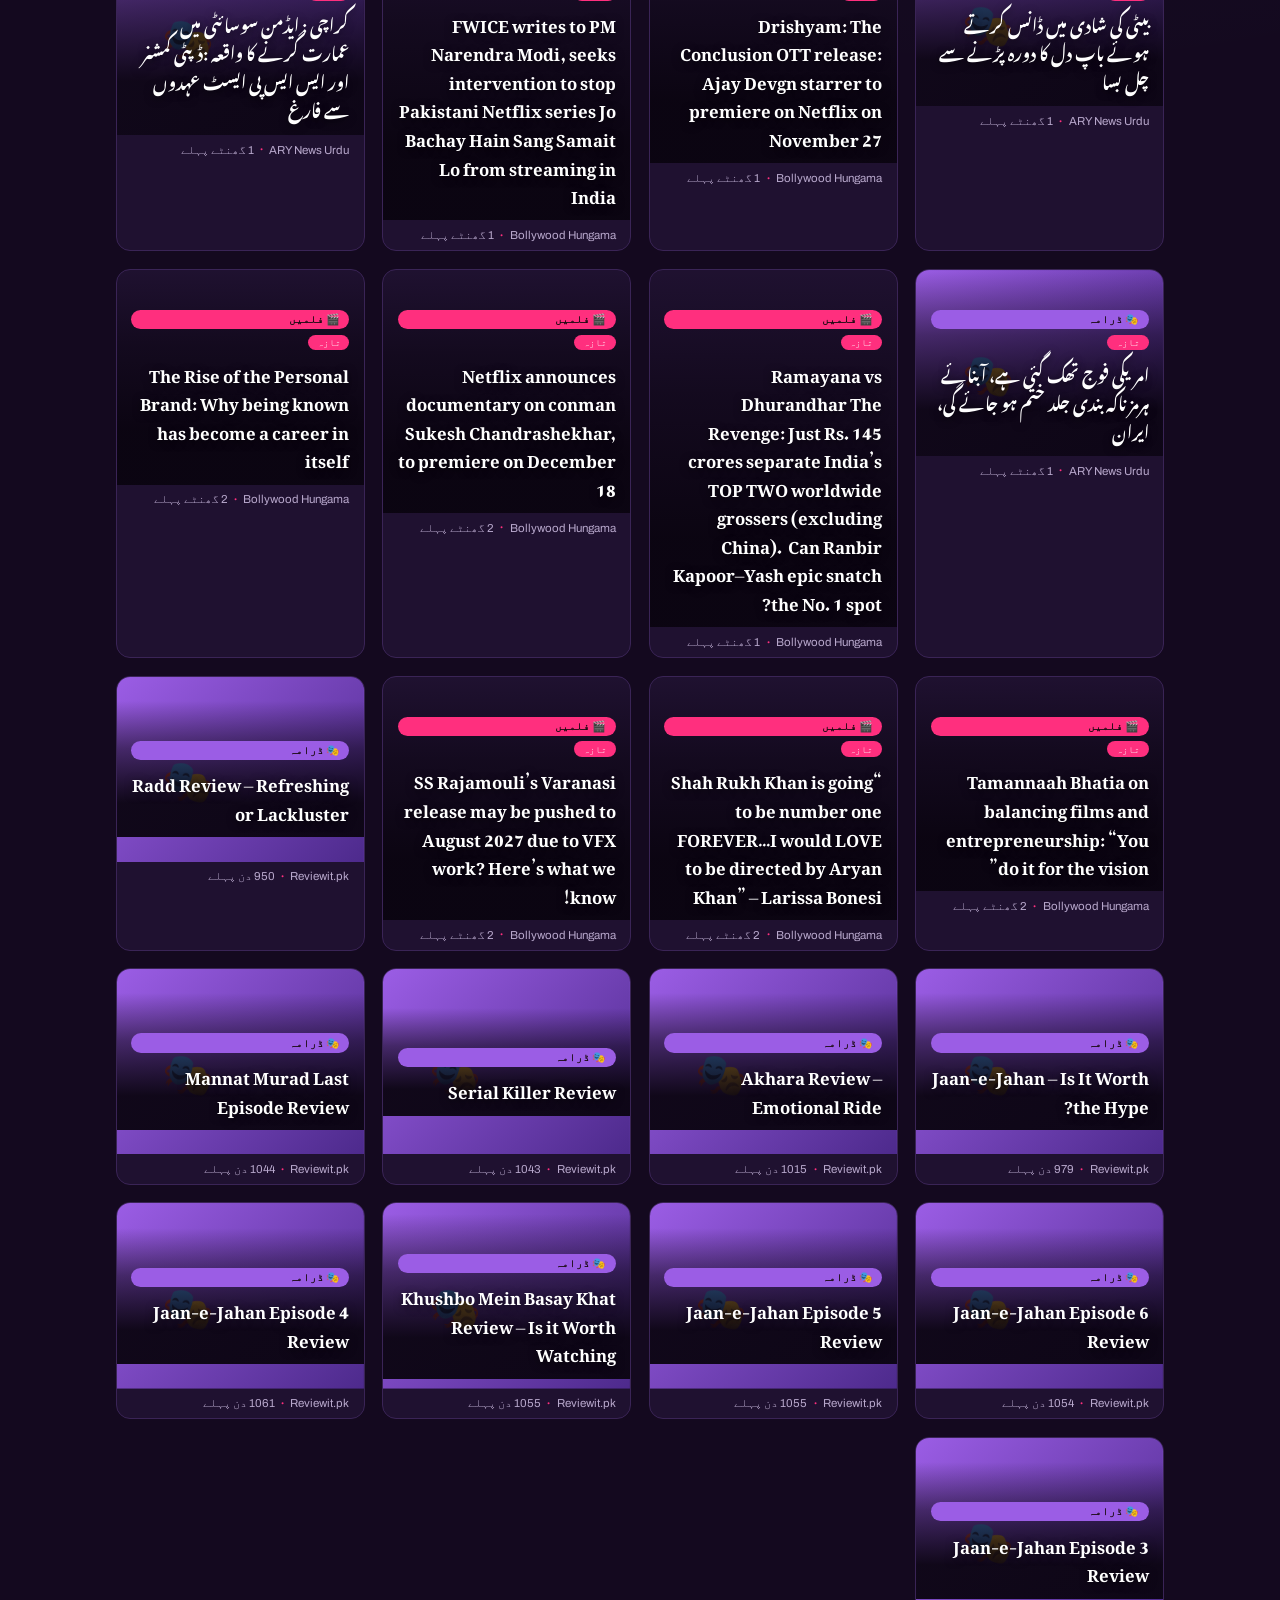
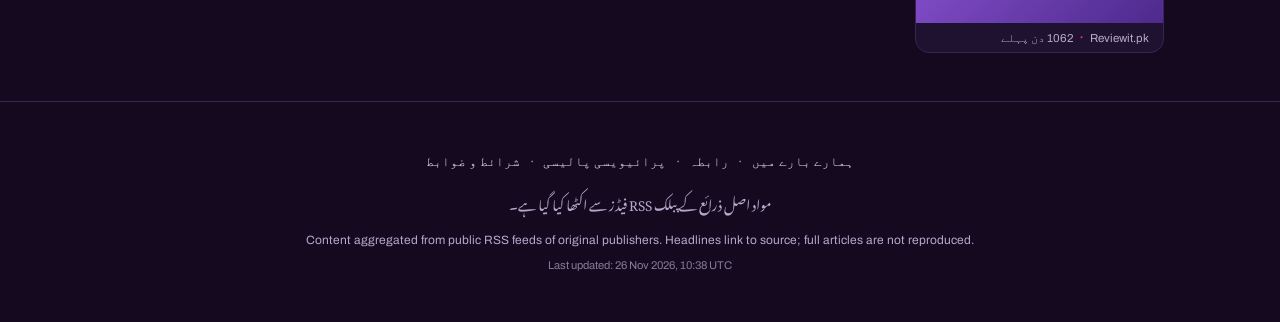
==== commit dbd453bc: "Auto-update site content" ====
--- a/docs/index.html
+++ b/docs/index.html
@@ -23,359 +23,359 @@
 <a class="tab" href="music.html"><span class="tab-urdu">موسیقی</span><span class="tab-en">Music</span></a>
 <a class="tab" href="originals.html"><span class="tab-urdu">اوریجنلز</span><span class="tab-en">Originals</span></a></nav>
 </header>
-<div class="ticker"><span class="ticker-label">تازہ ترین</span><div class="ticker-viewport"><div class="ticker-track"><a href="https://urdu.arynews.tv/jui-leader-abdul-ghafoor-haideri-has-been-arrested-claim-alia-kamran/" target="_blank" rel="noopener nofollow">عبدالغفور حیدری کو گرفتار کرنے کی اطلاعات ہیں، رہنما جے یو آئی</a><span class="dot">●</span><a href="https://urdu.arynews.tv/egypt-truck-accident-25-11-2026/" target="_blank" rel="noopener nofollow">مصر میں افسوسناک حادثہ، 21 افراد ہلاک</a><span class="dot">●</span><a href="https://urdu.arynews.tv/us-announces-new-tariffs-on-host-of-countries-including-china/" target="_blank" rel="noopener nofollow">ٹرمپ انتظامیہ کا چین سمیت 12 ممالک کی مصنوعات پر ٹیرف عائد کرنے کا منصوبہ</a><span class="dot">●</span><a href="https://urdu.arynews.tv/karachi-police-officer-suspended-threat-college-girl/" target="_blank" rel="noopener nofollow">کراچی میں کالج کی طالبہ سے بدسلوکی کرنے پر پولیس اہلکار کو سزا مل گئی</a><span class="dot">●</span><a href="https://urdu.arynews.tv/momina-iqbal-shares-glimpses-of-husband-hamza-habib-surprise/" target="_blank" rel="noopener nofollow">مومنہ اقبال کو شوہر حمزہ حبیب نے سالگرہ پر سرپرائز دے دیا</a><span class="dot">●</span><a href="https://urdu.arynews.tv/mepco-electricity-shutdown-25-11-2026/" target="_blank" rel="noopener nofollow">جنوبی پنجاب کے مختلف علاقوں میں بجلی کی بندش کا شیڈول جاری</a><span class="dot">●</span><a href="https://urdu.arynews.tv/dar-e-nijaat-drama-modi-govt-scared-screening-canceld/" target="_blank" rel="noopener nofollow">بھارتی شہری ’درِ نجات‘ کے شیدائی اور مودی حکومت خوفزدہ ہوگئی</a><span class="dot">●</span><a href="https://urdu.arynews.tv/arjun-kapoor-sahiba-bali-fuel-romance-rumours-with-cheeky-selfie/" target="_blank" rel="noopener nofollow">ارجن کپور کو ملائیکہ اروڑا کے بعد نئی دوست مل گئی، سیلفی وائرل</a><span class="dot">●</span><a href="https://urdu.arynews.tv/jui-leader-abdul-ghafoor-haideri-has-been-arrested-claim-alia-kamran/" target="_blank" rel="noopener nofollow">عبدالغفور حیدری کو گرفتار کرنے کی اطلاعات ہیں، رہنما جے یو آئی</a><span class="dot">●</span><a href="https://urdu.arynews.tv/egypt-truck-accident-25-11-2026/" target="_blank" rel="noopener nofollow">مصر میں افسوسناک حادثہ، 21 افراد ہلاک</a><span class="dot">●</span><a href="https://urdu.arynews.tv/us-announces-new-tariffs-on-host-of-countries-including-china/" target="_blank" rel="noopener nofollow">ٹرمپ انتظامیہ کا چین سمیت 12 ممالک کی مصنوعات پر ٹیرف عائد کرنے کا منصوبہ</a><span class="dot">●</span><a href="https://urdu.arynews.tv/karachi-police-officer-suspended-threat-college-girl/" target="_blank" rel="noopener nofollow">کراچی میں کالج کی طالبہ سے بدسلوکی کرنے پر پولیس اہلکار کو سزا مل گئی</a><span class="dot">●</span><a href="https://urdu.arynews.tv/momina-iqbal-shares-glimpses-of-husband-hamza-habib-surprise/" target="_blank" rel="noopener nofollow">مومنہ اقبال کو شوہر حمزہ حبیب نے سالگرہ پر سرپرائز دے دیا</a><span class="dot">●</span><a href="https://urdu.arynews.tv/mepco-electricity-shutdown-25-11-2026/" target="_blank" rel="noopener nofollow">جنوبی پنجاب کے مختلف علاقوں میں بجلی کی بندش کا شیڈول جاری</a><span class="dot">●</span><a href="https://urdu.arynews.tv/dar-e-nijaat-drama-modi-govt-scared-screening-canceld/" target="_blank" rel="noopener nofollow">بھارتی شہری ’درِ نجات‘ کے شیدائی اور مودی حکومت خوفزدہ ہوگئی</a><span class="dot">●</span><a href="https://urdu.arynews.tv/arjun-kapoor-sahiba-bali-fuel-romance-rumours-with-cheeky-selfie/" target="_blank" rel="noopener nofollow">ارجن کپور کو ملائیکہ اروڑا کے بعد نئی دوست مل گئی، سیلفی وائرل</a><span class="dot">●</span></div></div></div>
+<div class="ticker"><span class="ticker-label">تازہ ترین</span><div class="ticker-viewport"><div class="ticker-track"><a href="https://urdu.arynews.tv/muslim-league-leader-brutally-murdered/" target="_blank" rel="noopener nofollow">مسلم لیگی رہنما  کو بے دردی سے قتل کر دیا گیا</a><span class="dot">●</span><a href="https://urdu.arynews.tv/demand-in-india-to-ban-a-pakistani-netflix-series/" target="_blank" rel="noopener nofollow">بھارت میں پاکستانی نیٹ فلکس سیریز پر پابندی کا مطالبہ! سوشل میڈیا پر #GrowUpIndia ٹاپ ٹرینڈ بن گیا</a><span class="dot">●</span><a href="https://urdu.arynews.tv/15-major-building-collapse-incidents-in-karachi-over-5-years-87-people-killed/" target="_blank" rel="noopener nofollow">کراچی میں 5 سال کے دوران عمارتیں گرنے کے 15 بڑے واقعات، 87 افراد جاں بحق</a><span class="dot">●</span><a href="https://urdu.arynews.tv/india-shawarma-food-poisoning-cases-26-11-2026/" target="_blank" rel="noopener nofollow">شوارما کھانے سے بچوں سمیت 74 افراد فوڈ پوائزننگ کا شکار، اسپتال میں ایمرجنسی</a><span class="dot">●</span><a href="https://www.bollywoodhungama.com/news/box-office-special-features/ramayana-box-office-why-are-20-lakh-more-people-watching-hindi-3d-than-2d-and-paying-26-extra-the-rs-135-crore-surprise/" target="_blank" rel="noopener nofollow">Ramayana Box Office: Why are 20 lakh MORE people watching Hindi 3D than 2D and paying 26% EXTRA? The Rs. 135 crore surprise!</a><span class="dot">●</span><a href="https://urdu.arynews.tv/local-government-sindh-government-to-form-committee/" target="_blank" rel="noopener nofollow">وزیر اعلیٰ سندھ کا لوکل گورنمنٹ کے حوالے سے بڑا اعلان</a><span class="dot">●</span><a href="https://www.bollywoodhungama.com/news/features/baseer-ali-reveals-on-double-date-how-bani-j-gave-him-a-cold-shoulder-during-their-first-meeting-itna-bura-ignore-meri-life-mein-kisi-ne-nahin-kiya/" target="_blank" rel="noopener nofollow">Baseer Ali reveals on Double Date how Bani J gave him a cold shoulder during their first meeting: “Itna bura ignore meri life mein kisi ne nahin kiya”</a><span class="dot">●</span><a href="https://urdu.arynews.tv/china-geese-companion-flight-project-26-11-2026/" target="_blank" rel="noopener nofollow">چین میں سیاحوں کو انوکھے ہمسفر مل گئے</a><span class="dot">●</span><a href="https://urdu.arynews.tv/muslim-league-leader-brutally-murdered/" target="_blank" rel="noopener nofollow">مسلم لیگی رہنما  کو بے دردی سے قتل کر دیا گیا</a><span class="dot">●</span><a href="https://urdu.arynews.tv/demand-in-india-to-ban-a-pakistani-netflix-series/" target="_blank" rel="noopener nofollow">بھارت میں پاکستانی نیٹ فلکس سیریز پر پابندی کا مطالبہ! سوشل میڈیا پر #GrowUpIndia ٹاپ ٹرینڈ بن گیا</a><span class="dot">●</span><a href="https://urdu.arynews.tv/15-major-building-collapse-incidents-in-karachi-over-5-years-87-people-killed/" target="_blank" rel="noopener nofollow">کراچی میں 5 سال کے دوران عمارتیں گرنے کے 15 بڑے واقعات، 87 افراد جاں بحق</a><span class="dot">●</span><a href="https://urdu.arynews.tv/india-shawarma-food-poisoning-cases-26-11-2026/" target="_blank" rel="noopener nofollow">شوارما کھانے سے بچوں سمیت 74 افراد فوڈ پوائزننگ کا شکار، اسپتال میں ایمرجنسی</a><span class="dot">●</span><a href="https://www.bollywoodhungama.com/news/box-office-special-features/ramayana-box-office-why-are-20-lakh-more-people-watching-hindi-3d-than-2d-and-paying-26-extra-the-rs-135-crore-surprise/" target="_blank" rel="noopener nofollow">Ramayana Box Office: Why are 20 lakh MORE people watching Hindi 3D than 2D and paying 26% EXTRA? The Rs. 135 crore surprise!</a><span class="dot">●</span><a href="https://urdu.arynews.tv/local-government-sindh-government-to-form-committee/" target="_blank" rel="noopener nofollow">وزیر اعلیٰ سندھ کا لوکل گورنمنٹ کے حوالے سے بڑا اعلان</a><span class="dot">●</span><a href="https://www.bollywoodhungama.com/news/features/baseer-ali-reveals-on-double-date-how-bani-j-gave-him-a-cold-shoulder-during-their-first-meeting-itna-bura-ignore-meri-life-mein-kisi-ne-nahin-kiya/" target="_blank" rel="noopener nofollow">Baseer Ali reveals on Double Date how Bani J gave him a cold shoulder during their first meeting: “Itna bura ignore meri life mein kisi ne nahin kiya”</a><span class="dot">●</span><a href="https://urdu.arynews.tv/china-geese-companion-flight-project-26-11-2026/" target="_blank" rel="noopener nofollow">چین میں سیاحوں کو انوکھے ہمسفر مل گئے</a><span class="dot">●</span></div></div></div>
 <main>
 
     <section class="hero" style="background-image:linear-gradient(135deg,#9b5de5,#4d2a8c)">
       <span class="ribbon">🔥 ٹرینڈنگ</span>
       <div class="hero-content">
         <span class="chip" style="--c:#9b5de5">🎭 ڈرامہ</span>
-        <h1 class="hero-title"><a href="https://urdu.arynews.tv/jui-leader-abdul-ghafoor-haideri-has-been-arrested-claim-alia-kamran/" target="_blank" rel="noopener nofollow">عبدالغفور حیدری کو گرفتار کرنے کی اطلاعات ہیں، رہنما جے یو آئی</a></h1>
-        <p class="hero-summary">جے یو آئی رہنما عالیہ کامران کا کہنا ہے کہ ہماری اطلاعات یہی ہیں کہ عبدالغفور حیدری کو گرفتار کرلیا گیا ہے۔ پروگرام ’الیونتھ آور‘ میں گفتگو کرتے ہوئئے جے یو…</p>
-        <div class="hero-meta">ARY News Urdu · 5 گھنٹے پہلے</div>
+        <h1 class="hero-title"><a href="https://urdu.arynews.tv/muslim-league-leader-brutally-murdered/" target="_blank" rel="noopener nofollow">مسلم لیگی رہنما  کو بے دردی سے قتل کر دیا گیا</a></h1>
+        <p class="hero-summary">مردان : شیرگڑھ جلالہ میں مسلم لیگی رہنما حبیب اللہ کو بے دردی سے قتل کر دیا گیا، نامعلوم ملزمان کے خلاف مقدمہ درج کرلیا ہے۔ تفصیلات کے مطاب مردان کی تحصیل تخت…</p>
+        <div class="hero-meta">ARY News Urdu · ابھی ابھی</div>
       </div>
     </section>
 <div class="grid">
 
     <article class="tile">
-      <a class="tile-link" href="https://urdu.arynews.tv/egypt-truck-accident-25-11-2026/" target="_blank" rel="noopener nofollow">
-        <div class="tile-media tile-media-fallback" style="background-image:linear-gradient(135deg,#9b5de5,#4d2a8c)">
-          <span class="tile-icon">🎭</span>
-          <div class="tile-scrim">
-            <span class="chip chip-sm" style="--c:#9b5de5">🎭 ڈرامہ</span>
-            
-            <h2 class="tile-title">مصر میں افسوسناک حادثہ، 21 افراد ہلاک</h2>
-          </div>
-        </div>
-      </a>
-      <div class="tile-footer">
-        <span class="tile-source">ARY News Urdu</span>
-        <span class="tile-dot">•</span>
-        <span class="tile-time">5 گھنٹے پہلے</span>
-      </div>
-    </article>
-
-    <article class="tile">
-      <a class="tile-link" href="https://urdu.arynews.tv/us-announces-new-tariffs-on-host-of-countries-including-china/" target="_blank" rel="noopener nofollow">
-        <div class="tile-media tile-media-fallback" style="background-image:linear-gradient(135deg,#9b5de5,#4d2a8c)">
-          <span class="tile-icon">🎭</span>
-          <div class="tile-scrim">
-            <span class="chip chip-sm" style="--c:#9b5de5">🎭 ڈرامہ</span>
-            
-            <h2 class="tile-title">ٹرمپ انتظامیہ کا چین سمیت 12 ممالک کی مصنوعات پر ٹیرف عائد کرنے کا منصوبہ</h2>
-          </div>
-        </div>
-      </a>
-      <div class="tile-footer">
-        <span class="tile-source">ARY News Urdu</span>
-        <span class="tile-dot">•</span>
-        <span class="tile-time">5 گھنٹے پہلے</span>
-      </div>
-    </article>
-
-    <article class="tile">
-      <a class="tile-link" href="https://urdu.arynews.tv/karachi-police-officer-suspended-threat-college-girl/" target="_blank" rel="noopener nofollow">
-        <div class="tile-media tile-media-fallback" style="background-image:linear-gradient(135deg,#9b5de5,#4d2a8c)">
-          <span class="tile-icon">🎭</span>
-          <div class="tile-scrim">
-            <span class="chip chip-sm" style="--c:#9b5de5">🎭 ڈرامہ</span>
-            
-            <h2 class="tile-title">کراچی میں کالج کی طالبہ سے بدسلوکی کرنے پر پولیس اہلکار کو سزا مل گئی</h2>
-          </div>
-        </div>
-      </a>
-      <div class="tile-footer">
-        <span class="tile-source">ARY News Urdu</span>
-        <span class="tile-dot">•</span>
-        <span class="tile-time">5 گھنٹے پہلے</span>
-      </div>
-    </article>
-
-    <article class="tile">
-      <a class="tile-link" href="https://urdu.arynews.tv/momina-iqbal-shares-glimpses-of-husband-hamza-habib-surprise/" target="_blank" rel="noopener nofollow">
-        <div class="tile-media tile-media-fallback" style="background-image:linear-gradient(135deg,#9b5de5,#4d2a8c)">
-          <span class="tile-icon">🎭</span>
-          <div class="tile-scrim">
-            <span class="chip chip-sm" style="--c:#9b5de5">🎭 ڈرامہ</span>
-            
-            <h2 class="tile-title">مومنہ اقبال کو شوہر حمزہ حبیب نے سالگرہ پر سرپرائز دے دیا</h2>
-          </div>
-        </div>
-      </a>
-      <div class="tile-footer">
-        <span class="tile-source">ARY News Urdu</span>
-        <span class="tile-dot">•</span>
-        <span class="tile-time">6 گھنٹے پہلے</span>
-      </div>
-    </article>
-
-    <article class="tile">
-      <a class="tile-link" href="https://urdu.arynews.tv/mepco-electricity-shutdown-25-11-2026/" target="_blank" rel="noopener nofollow">
-        <div class="tile-media tile-media-fallback" style="background-image:linear-gradient(135deg,#9b5de5,#4d2a8c)">
-          <span class="tile-icon">🎭</span>
-          <div class="tile-scrim">
-            <span class="chip chip-sm" style="--c:#9b5de5">🎭 ڈرامہ</span>
-            
-            <h2 class="tile-title">جنوبی پنجاب کے مختلف علاقوں میں بجلی کی بندش کا شیڈول جاری</h2>
-          </div>
-        </div>
-      </a>
-      <div class="tile-footer">
-        <span class="tile-source">ARY News Urdu</span>
-        <span class="tile-dot">•</span>
-        <span class="tile-time">6 گھنٹے پہلے</span>
-      </div>
-    </article>
-
-    <article class="tile">
-      <a class="tile-link" href="https://urdu.arynews.tv/dar-e-nijaat-drama-modi-govt-scared-screening-canceld/" target="_blank" rel="noopener nofollow">
-        <div class="tile-media tile-media-fallback" style="background-image:linear-gradient(135deg,#9b5de5,#4d2a8c)">
-          <span class="tile-icon">🎭</span>
-          <div class="tile-scrim">
-            <span class="chip chip-sm" style="--c:#9b5de5">🎭 ڈرامہ</span>
-            
-            <h2 class="tile-title">بھارتی شہری ’درِ نجات‘ کے شیدائی اور مودی حکومت خوفزدہ ہوگئی</h2>
-          </div>
-        </div>
-      </a>
-      <div class="tile-footer">
-        <span class="tile-source">ARY News Urdu</span>
-        <span class="tile-dot">•</span>
-        <span class="tile-time">6 گھنٹے پہلے</span>
-      </div>
-    </article>
-
-    <article class="tile">
-      <a class="tile-link" href="https://urdu.arynews.tv/arjun-kapoor-sahiba-bali-fuel-romance-rumours-with-cheeky-selfie/" target="_blank" rel="noopener nofollow">
-        <div class="tile-media" style="background-image:url('https://urdu.arynews.tv/wp-content/uploads/2026/11/sahiba.jpg')">
-          
-          <div class="tile-scrim">
-            <span class="chip chip-sm" style="--c:#9b5de5">🎭 ڈرامہ</span>
-            
-            <h2 class="tile-title">ارجن کپور کو ملائیکہ اروڑا کے بعد نئی دوست مل گئی، سیلفی وائرل</h2>
-          </div>
-        </div>
-      </a>
-      <div class="tile-footer">
-        <span class="tile-source">ARY News Urdu</span>
-        <span class="tile-dot">•</span>
-        <span class="tile-time">7 گھنٹے پہلے</span>
-      </div>
-    </article>
-
-    <article class="tile">
-      <a class="tile-link" href="https://urdu.arynews.tv/petrol-price-25-11-2026/" target="_blank" rel="noopener nofollow">
-        <div class="tile-media tile-media-fallback" style="background-image:linear-gradient(135deg,#9b5de5,#4d2a8c)">
-          <span class="tile-icon">🎭</span>
-          <div class="tile-scrim">
-            <span class="chip chip-sm" style="--c:#9b5de5">🎭 ڈرامہ</span>
-            
-            <h2 class="tile-title">پیٹرول اور ڈیزل کی قیمتوں میں مزید کمی</h2>
-          </div>
-        </div>
-      </a>
-      <div class="tile-footer">
-        <span class="tile-source">ARY News Urdu</span>
-        <span class="tile-dot">•</span>
-        <span class="tile-time">7 گھنٹے پہلے</span>
-      </div>
-    </article>
-
-    <article class="tile">
-      <a class="tile-link" href="https://urdu.arynews.tv/karachi-admin-society-building-collapses-6-suspect-arrest/" target="_blank" rel="noopener nofollow">
-        <div class="tile-media tile-media-fallback" style="background-image:linear-gradient(135deg,#9b5de5,#4d2a8c)">
-          <span class="tile-icon">🎭</span>
-          <div class="tile-scrim">
-            <span class="chip chip-sm" style="--c:#9b5de5">🎭 ڈرامہ</span>
-            
-            <h2 class="tile-title">کراچی میں منہدم عمارت کے مالک، ٹھیکیدار سمیت 6 افراد زیر حراست</h2>
-          </div>
-        </div>
-      </a>
-      <div class="tile-footer">
-        <span class="tile-source">ARY News Urdu</span>
-        <span class="tile-dot">•</span>
-        <span class="tile-time">7 گھنٹے پہلے</span>
-      </div>
-    </article>
-
-    <article class="tile">
-      <a class="tile-link" href="https://www.bollywoodhungama.com/news/features/koffee-with-karan-season-9-twinkle-khanna-scolds-akshay-kumar-for-playing-bhajans-at-6-am-during-prank-call-asks-karan-johar-to-add-a-birkin-to-his-hamper/" target="_blank" rel="noopener nofollow">
-        <div class="tile-media" style="background-image:url('https://www.bollywoodhungama.com/wp-content/uploads/2026/11/Twinkle-Khanna-scolds-Akshay-Kumar.jpeg')">
-          
-          <div class="tile-scrim">
-            <span class="chip chip-sm" style="--c:#ff2f7e">🎬 فلمیں</span>
-            
-            <h2 class="tile-title">Koffee With Karan Season 9: Twinkle Khanna scolds Akshay Kumar for playing bhajans at 6 am during prank call; asks Karan Johar to add a Birkin to his hamper</h2>
-          </div>
-        </div>
-      </a>
-      <div class="tile-footer">
-        <span class="tile-source">Bollywood Hungama</span>
-        <span class="tile-dot">•</span>
-        <span class="tile-time">8 گھنٹے پہلے</span>
-      </div>
-    </article>
-
-    <article class="tile">
-      <a class="tile-link" href="https://www.bollywoodhungama.com/news/features/koffee-with-karan-season-9-akshay-kumar-cites-christopher-nolan-ji-tom-cruise-starrer-mission-impossible-to-defend-finishing-shoot-in-65-days-says-i-want-to-keep-on-working/" target="_blank" rel="noopener nofollow">
-        <div class="tile-media" style="background-image:url('https://www.bollywoodhungama.com/wp-content/uploads/2026/11/Akshay-Kumar-on-finishing-films-in-65-days.jpeg')">
-          
-          <div class="tile-scrim">
-            <span class="chip chip-sm" style="--c:#ff2f7e">🎬 فلمیں</span>
-            
-            <h2 class="tile-title">Koffee With Karan Season 9: Akshay Kumar cites Christopher “Nolan Ji,” Tom Cruise-starrer Mission Impossible to defend finishing shoot in 65 days; says, “I want to keep on working”</h2>
-          </div>
-        </div>
-      </a>
-      <div class="tile-footer">
-        <span class="tile-source">Bollywood Hungama</span>
-        <span class="tile-dot">•</span>
-        <span class="tile-time">8 گھنٹے پہلے</span>
-      </div>
-    </article>
-
-    <article class="tile">
-      <a class="tile-link" href="https://www.bollywoodhungama.com/news/features/koffee-with-karan-season-9-akshay-kumar-reveals-he-sold-producers-recorder-for-rs-32000-after-being-denied-rs-68000-ravi-kishan-recalls-payment-dispute-over-udhaar-ki-zindagi/" target="_blank" rel="noopener nofollow">
-        <div class="tile-media" style="background-image:url('https://www.bollywoodhungama.com/wp-content/uploads/2026/11/Akshay-Kumar-Ravi-Kishan-Recalls-Payment-Ordeal.jpeg')">
-          
-          <div class="tile-scrim">
-            <span class="chip chip-sm" style="--c:#ff2f7e">🎬 فلمیں</span>
-            
-            <h2 class="tile-title">Koffee With Karan Season 9: Akshay Kumar reveals he sold producer’s recorder for Rs. 32,000 after being denied Rs. 68,000; Ravi Kishan recalls payment dispute over Udhaar Ki Zindagi</h2>
-          </div>
-        </div>
-      </a>
-      <div class="tile-footer">
-        <span class="tile-source">Bollywood Hungama</span>
-        <span class="tile-dot">•</span>
-        <span class="tile-time">9 گھنٹے پہلے</span>
-      </div>
-    </article>
-
-    <article class="tile">
-      <a class="tile-link" href="https://www.bollywoodhungama.com/news/features/koffee-with-karan-season-9-ravi-kishan-recalls-being-called-gareebon-ka-mithun-chakraborty-father-thrashing-him-for-wearing-a-saree-in-ram-leela-says-he-felt-i-would-bri/" target="_blank" rel="noopener nofollow">
-        <div class="tile-media" style="background-image:url('https://www.bollywoodhungama.com/wp-content/uploads/2026/11/KWK-Story1.jpeg')">
-          
-          <div class="tile-scrim">
-            <span class="chip chip-sm" style="--c:#ff2f7e">🎬 فلمیں</span>
-            
-            <h2 class="tile-title">Koffee With Karan Season 9: Ravi Kishan recalls being called “gareebon ka Mithun Chakraborty”, father thrashing him for wearing a saree in Ram Leela; says, “He felt I would bring disgrace to the family”</h2>
-          </div>
-        </div>
-      </a>
-      <div class="tile-footer">
-        <span class="tile-source">Bollywood Hungama</span>
-        <span class="tile-dot">•</span>
-        <span class="tile-time">9 گھنٹے پہلے</span>
-      </div>
-    </article>
-
-    <article class="tile">
-      <a class="tile-link" href="https://www.bollywoodhungama.com/news/parties-and-events/photos-varun-dhawan-snapped-at-a-salon-in-bandra/" target="_blank" rel="noopener nofollow">
-        <div class="tile-media tile-media-fallback" style="background-image:linear-gradient(135deg,#ff2f7e,#7b2ff7)">
-          <span class="tile-icon">🎬</span>
-          <div class="tile-scrim">
-            <span class="chip chip-sm" style="--c:#ff2f7e">🎬 فلمیں</span>
-            
-            <h2 class="tile-title">Photos: Varun Dhawan snapped at a salon in Bandra</h2>
-          </div>
-        </div>
-      </a>
-      <div class="tile-footer">
-        <span class="tile-source">Bollywood Hungama</span>
-        <span class="tile-dot">•</span>
-        <span class="tile-time">9 گھنٹے پہلے</span>
-      </div>
-    </article>
-
-    <article class="tile">
-      <a class="tile-link" href="https://www.bollywoodhungama.com/news/bollywood/madhuri-dixit-turns-heads-in-these-7-stylish-ethnic-looks-kon-honar-crorepati-host-proves-she-is-televisions-fashionable-diva/" target="_blank" rel="noopener nofollow">
-        <div class="tile-media" style="background-image:url('https://www.bollywoodhungama.com/wp-content/uploads/2026/11/Madhuri-Dixit-turns-heads-in-these-7-stylish-ethnic-looks-Kon-Honar-Crorepati-host-news.jpeg')">
-          
-          <div class="tile-scrim">
-            <span class="chip chip-sm" style="--c:#ff2f7e">🎬 فلمیں</span>
-            
-            <h2 class="tile-title">Madhuri Dixit turns heads in these 7 stylish ethnic looks: Kon Honar Crorepati host proves she is television’s fashionable diva</h2>
-          </div>
-        </div>
-      </a>
-      <div class="tile-footer">
-        <span class="tile-source">Bollywood Hungama</span>
-        <span class="tile-dot">•</span>
-        <span class="tile-time">9 گھنٹے پہلے</span>
-      </div>
-    </article>
-
-    <article class="tile">
-      <a class="tile-link" href="https://www.bollywoodhungama.com/news/features/chitrangda-singh-recalls-shooting-madirapan-with-a-torn-acl-reveals-how-salman-khan-helped-her-through-the-injury/" target="_blank" rel="noopener nofollow">
-        <div class="tile-media" style="background-image:url('https://www.bollywoodhungama.com/wp-content/uploads/2026/11/Chitrangda-Singh-recalls-shooting-‘Madirapan-with-a-torn-ACL-reveals-how-Salman-news.jpeg')">
-          
-          <div class="tile-scrim">
-            <span class="chip chip-sm" style="--c:#ff2f7e">🎬 فلمیں</span>
-            
-            <h2 class="tile-title">Chitrangda Singh recalls shooting ‘Madirapan’ with a torn ACL; reveals how Salman Khan helped her through the injury</h2>
-          </div>
-        </div>
-      </a>
-      <div class="tile-footer">
-        <span class="tile-source">Bollywood Hungama</span>
-        <span class="tile-dot">•</span>
-        <span class="tile-time">10 گھنٹے پہلے</span>
-      </div>
-    </article>
-
-    <article class="tile">
-      <a class="tile-link" href="https://www.bollywoodhungama.com/news/features/sharvari-says-ive-been-incredibly-fortunate-as-the-actress-receives-immense-love-for-jhumka-patola/" target="_blank" rel="noopener nofollow">
-        <div class="tile-media" style="background-image:url('https://www.bollywoodhungama.com/wp-content/uploads/2026/11/Sharvari-says-Ive-been-incredibly-fortunate-as-the-actress-receives-immense-love-news.jpeg')">
-          
-          <div class="tile-scrim">
-            <span class="chip chip-sm" style="--c:#ff2f7e">🎬 فلمیں</span>
-            
-            <h2 class="tile-title">Sharvari says “I’ve been incredibly fortunate” as the actress receives immense love for ‘Jhumka Patola’</h2>
-          </div>
-        </div>
-      </a>
-      <div class="tile-footer">
-        <span class="tile-source">Bollywood Hungama</span>
-        <span class="tile-dot">•</span>
-        <span class="tile-time">10 گھنٹے پہلے</span>
-      </div>
-    </article>
-
-    <article class="tile">
-      <a class="tile-link" href="https://www.bollywoodhungama.com/news/bollywood/eetha-makes-it-to-india-book-of-records-and-asia-book-of-records-with-517-women-performing-lavani-hook-steps/" target="_blank" rel="noopener nofollow">
-        <div class="tile-media" style="background-image:url('https://www.bollywoodhungama.com/wp-content/uploads/2026/11/Eetha-milestone.jpeg')">
-          
-          <div class="tile-scrim">
-            <span class="chip chip-sm" style="--c:#ff2f7e">🎬 فلمیں</span>
-            
-            <h2 class="tile-title">Eetha makes it to India Book of Records and Asia Book of Records with 517 women performing Lavani hook steps</h2>
-          </div>
-        </div>
-      </a>
-      <div class="tile-footer">
-        <span class="tile-source">Bollywood Hungama</span>
-        <span class="tile-dot">•</span>
-        <span class="tile-time">10 گھنٹے پہلے</span>
-      </div>
-    </article>
-
-    <article class="tile">
-      <a class="tile-link" href="https://www.bollywoodhungama.com/news/features/bigg-boss-20-qazi-touqeers-team-slams-kanika-mann-after-her-lehenga-pehen-le-remark-accuses-her-of-hypocrisy/" target="_blank" rel="noopener nofollow">
-        <div class="tile-media" style="background-image:url('https://www.bollywoodhungama.com/wp-content/uploads/2026/11/Qazi-team-hits-Kanika-Mann.jpeg')">
-          
-          <div class="tile-scrim">
-            <span class="chip chip-sm" style="--c:#ff2f7e">🎬 فلمیں</span>
-            
-            <h2 class="tile-title">Bigg Boss 20: Qazi Touqeer’s team SLAMS Kanika Mann after her “lehenga pehen le” remark, accuses her of hypocrisy</h2>
-          </div>
-        </div>
-      </a>
-      <div class="tile-footer">
-        <span class="tile-source">Bollywood Hungama</span>
-        <span class="tile-dot">•</span>
-        <span class="tile-time">10 گھنٹے پہلے</span>
+      <a class="tile-link" href="https://urdu.arynews.tv/demand-in-india-to-ban-a-pakistani-netflix-series/" target="_blank" rel="noopener nofollow">
+        <div class="tile-media tile-media-fallback" style="background-image:linear-gradient(135deg,#9b5de5,#4d2a8c)">
+          <span class="tile-icon">🎭</span>
+          <div class="tile-scrim">
+            <span class="chip chip-sm" style="--c:#9b5de5">🎭 ڈرامہ</span>
+            <span class="badge-fresh">تازہ</span>
+            <h2 class="tile-title">بھارت میں پاکستانی نیٹ فلکس سیریز پر پابندی کا مطالبہ! سوشل میڈیا پر #GrowUpIndia ٹاپ ٹرینڈ بن گیا</h2>
+          </div>
+        </div>
+      </a>
+      <div class="tile-footer">
+        <span class="tile-source">ARY News Urdu</span>
+        <span class="tile-dot">•</span>
+        <span class="tile-time">ابھی ابھی</span>
+      </div>
+    </article>
+
+    <article class="tile">
+      <a class="tile-link" href="https://urdu.arynews.tv/15-major-building-collapse-incidents-in-karachi-over-5-years-87-people-killed/" target="_blank" rel="noopener nofollow">
+        <div class="tile-media tile-media-fallback" style="background-image:linear-gradient(135deg,#9b5de5,#4d2a8c)">
+          <span class="tile-icon">🎭</span>
+          <div class="tile-scrim">
+            <span class="chip chip-sm" style="--c:#9b5de5">🎭 ڈرامہ</span>
+            <span class="badge-fresh">تازہ</span>
+            <h2 class="tile-title">کراچی میں 5 سال کے دوران عمارتیں گرنے کے 15 بڑے واقعات، 87 افراد جاں بحق</h2>
+          </div>
+        </div>
+      </a>
+      <div class="tile-footer">
+        <span class="tile-source">ARY News Urdu</span>
+        <span class="tile-dot">•</span>
+        <span class="tile-time">ابھی ابھی</span>
+      </div>
+    </article>
+
+    <article class="tile">
+      <a class="tile-link" href="https://urdu.arynews.tv/india-shawarma-food-poisoning-cases-26-11-2026/" target="_blank" rel="noopener nofollow">
+        <div class="tile-media tile-media-fallback" style="background-image:linear-gradient(135deg,#9b5de5,#4d2a8c)">
+          <span class="tile-icon">🎭</span>
+          <div class="tile-scrim">
+            <span class="chip chip-sm" style="--c:#9b5de5">🎭 ڈرامہ</span>
+            <span class="badge-fresh">تازہ</span>
+            <h2 class="tile-title">شوارما کھانے سے بچوں سمیت 74 افراد فوڈ پوائزننگ کا شکار، اسپتال میں ایمرجنسی</h2>
+          </div>
+        </div>
+      </a>
+      <div class="tile-footer">
+        <span class="tile-source">ARY News Urdu</span>
+        <span class="tile-dot">•</span>
+        <span class="tile-time">ابھی ابھی</span>
+      </div>
+    </article>
+
+    <article class="tile">
+      <a class="tile-link" href="https://www.bollywoodhungama.com/news/box-office-special-features/ramayana-box-office-why-are-20-lakh-more-people-watching-hindi-3d-than-2d-and-paying-26-extra-the-rs-135-crore-surprise/" target="_blank" rel="noopener nofollow">
+        <div class="tile-media" style="background-image:url('https://www.bollywoodhungama.com/wp-content/uploads/2026/11/Ramayana-Day-18-Afternoon-Box-Office-Update-Third-Sunday-collections-hit-Rs.-12.32-crores-before-noon-afternoon-occupancy-touches-35.6.jpg')">
+          
+          <div class="tile-scrim">
+            <span class="chip chip-sm" style="--c:#ff2f7e">🎬 فلمیں</span>
+            <span class="badge-fresh">تازہ</span>
+            <h2 class="tile-title">Ramayana Box Office: Why are 20 lakh MORE people watching Hindi 3D than 2D and paying 26% EXTRA? The Rs. 135 crore surprise!</h2>
+          </div>
+        </div>
+      </a>
+      <div class="tile-footer">
+        <span class="tile-source">Bollywood Hungama</span>
+        <span class="tile-dot">•</span>
+        <span class="tile-time">ابھی ابھی</span>
+      </div>
+    </article>
+
+    <article class="tile">
+      <a class="tile-link" href="https://urdu.arynews.tv/local-government-sindh-government-to-form-committee/" target="_blank" rel="noopener nofollow">
+        <div class="tile-media tile-media-fallback" style="background-image:linear-gradient(135deg,#9b5de5,#4d2a8c)">
+          <span class="tile-icon">🎭</span>
+          <div class="tile-scrim">
+            <span class="chip chip-sm" style="--c:#9b5de5">🎭 ڈرامہ</span>
+            <span class="badge-fresh">تازہ</span>
+            <h2 class="tile-title">وزیر اعلیٰ سندھ کا لوکل گورنمنٹ کے حوالے سے بڑا اعلان</h2>
+          </div>
+        </div>
+      </a>
+      <div class="tile-footer">
+        <span class="tile-source">ARY News Urdu</span>
+        <span class="tile-dot">•</span>
+        <span class="tile-time">ابھی ابھی</span>
+      </div>
+    </article>
+
+    <article class="tile">
+      <a class="tile-link" href="https://www.bollywoodhungama.com/news/features/baseer-ali-reveals-on-double-date-how-bani-j-gave-him-a-cold-shoulder-during-their-first-meeting-itna-bura-ignore-meri-life-mein-kisi-ne-nahin-kiya/" target="_blank" rel="noopener nofollow">
+        <div class="tile-media" style="background-image:url('https://www.bollywoodhungama.com/wp-content/uploads/2026/11/620x450-26112026-12.jpg.jpeg')">
+          
+          <div class="tile-scrim">
+            <span class="chip chip-sm" style="--c:#ff2f7e">🎬 فلمیں</span>
+            <span class="badge-fresh">تازہ</span>
+            <h2 class="tile-title">Baseer Ali reveals on Double Date how Bani J gave him a cold shoulder during their first meeting: “Itna bura ignore meri life mein kisi ne nahin kiya”</h2>
+          </div>
+        </div>
+      </a>
+      <div class="tile-footer">
+        <span class="tile-source">Bollywood Hungama</span>
+        <span class="tile-dot">•</span>
+        <span class="tile-time">ابھی ابھی</span>
+      </div>
+    </article>
+
+    <article class="tile">
+      <a class="tile-link" href="https://urdu.arynews.tv/china-geese-companion-flight-project-26-11-2026/" target="_blank" rel="noopener nofollow">
+        <div class="tile-media tile-media-fallback" style="background-image:linear-gradient(135deg,#9b5de5,#4d2a8c)">
+          <span class="tile-icon">🎭</span>
+          <div class="tile-scrim">
+            <span class="chip chip-sm" style="--c:#9b5de5">🎭 ڈرامہ</span>
+            <span class="badge-fresh">تازہ</span>
+            <h2 class="tile-title">چین میں سیاحوں کو انوکھے ہمسفر مل گئے</h2>
+          </div>
+        </div>
+      </a>
+      <div class="tile-footer">
+        <span class="tile-source">ARY News Urdu</span>
+        <span class="tile-dot">•</span>
+        <span class="tile-time">ابھی ابھی</span>
+      </div>
+    </article>
+
+    <article class="tile">
+      <a class="tile-link" href="https://urdu.arynews.tv/us-army-detonation-of-bomb-chemicals-iowa/" target="_blank" rel="noopener nofollow">
+        <div class="tile-media tile-media-fallback" style="background-image:linear-gradient(135deg,#9b5de5,#4d2a8c)">
+          <span class="tile-icon">🎭</span>
+          <div class="tile-scrim">
+            <span class="chip chip-sm" style="--c:#9b5de5">🎭 ڈرامہ</span>
+            <span class="badge-fresh">تازہ</span>
+            <h2 class="tile-title">دھماکا خیز مواد کی تیاری میں مستعمل کیمیائی مادے کا تمام امریکی ذخیرہ دھماکے سے تلف</h2>
+          </div>
+        </div>
+      </a>
+      <div class="tile-footer">
+        <span class="tile-source">ARY News Urdu</span>
+        <span class="tile-dot">•</span>
+        <span class="tile-time">1 گھنٹے پہلے</span>
+      </div>
+    </article>
+
+    <article class="tile">
+      <a class="tile-link" href="https://urdu.arynews.tv/father-dies-dancing-at-daughters-wedding-rajasthan/" target="_blank" rel="noopener nofollow">
+        <div class="tile-media tile-media-fallback" style="background-image:linear-gradient(135deg,#9b5de5,#4d2a8c)">
+          <span class="tile-icon">🎭</span>
+          <div class="tile-scrim">
+            <span class="chip chip-sm" style="--c:#9b5de5">🎭 ڈرامہ</span>
+            <span class="badge-fresh">تازہ</span>
+            <h2 class="tile-title">بیٹی کی شادی میں ڈانس کرتے ہوئے باپ دل کا دورہ پڑنے سے چل بسا</h2>
+          </div>
+        </div>
+      </a>
+      <div class="tile-footer">
+        <span class="tile-source">ARY News Urdu</span>
+        <span class="tile-dot">•</span>
+        <span class="tile-time">1 گھنٹے پہلے</span>
+      </div>
+    </article>
+
+    <article class="tile">
+      <a class="tile-link" href="https://www.bollywoodhungama.com/news/bollywood/drishyam-the-conclusion-ott-release-ajay-devgn-starrer-to-premiere-on-netflix-on-november-27/" target="_blank" rel="noopener nofollow">
+        <div class="tile-media" style="background-image:url('https://www.bollywoodhungama.com/wp-content/uploads/2026/11/Drishyam-3-ott-release.jpeg')">
+          
+          <div class="tile-scrim">
+            <span class="chip chip-sm" style="--c:#ff2f7e">🎬 فلمیں</span>
+            <span class="badge-fresh">تازہ</span>
+            <h2 class="tile-title">Drishyam: The Conclusion OTT release: Ajay Devgn starrer to premiere on Netflix on November 27</h2>
+          </div>
+        </div>
+      </a>
+      <div class="tile-footer">
+        <span class="tile-source">Bollywood Hungama</span>
+        <span class="tile-dot">•</span>
+        <span class="tile-time">1 گھنٹے پہلے</span>
+      </div>
+    </article>
+
+    <article class="tile">
+      <a class="tile-link" href="https://www.bollywoodhungama.com/news/bollywood/fwice-writes-to-pm-narendra-modi-seeks-intervention-to-stop-pakistani-netflix-series-jo-bachay-hain-sang-samait-lo-from-streaming-in-india/" target="_blank" rel="noopener nofollow">
+        <div class="tile-media" style="background-image:url('https://www.bollywoodhungama.com/wp-content/uploads/2026/11/FWICE-writes-to-PM-Narendra-Modi-seeks-intervention-to-stop-Pakistani-Netflix-series-news.jpeg')">
+          
+          <div class="tile-scrim">
+            <span class="chip chip-sm" style="--c:#ff2f7e">🎬 فلمیں</span>
+            <span class="badge-fresh">تازہ</span>
+            <h2 class="tile-title">FWICE writes to PM Narendra Modi, seeks intervention to stop Pakistani Netflix series Jo Bachay Hain Sang Samait Lo from streaming in India</h2>
+          </div>
+        </div>
+      </a>
+      <div class="tile-footer">
+        <span class="tile-source">Bollywood Hungama</span>
+        <span class="tile-dot">•</span>
+        <span class="tile-time">1 گھنٹے پہلے</span>
+      </div>
+    </article>
+
+    <article class="tile">
+      <a class="tile-link" href="https://urdu.arynews.tv/cm-murad-orders-removal-of-senior-officials-over-karachi-building-collapse/" target="_blank" rel="noopener nofollow">
+        <div class="tile-media tile-media-fallback" style="background-image:linear-gradient(135deg,#9b5de5,#4d2a8c)">
+          <span class="tile-icon">🎭</span>
+          <div class="tile-scrim">
+            <span class="chip chip-sm" style="--c:#9b5de5">🎭 ڈرامہ</span>
+            <span class="badge-fresh">تازہ</span>
+            <h2 class="tile-title">کراچی : ایڈمن سوسائٹی میں عمارت گرنے کا  واقعہ :ڈپٹی کمشنر  اور ایس ایس پی ایسٹ عہدوں سے فارغ</h2>
+          </div>
+        </div>
+      </a>
+      <div class="tile-footer">
+        <span class="tile-source">ARY News Urdu</span>
+        <span class="tile-dot">•</span>
+        <span class="tile-time">1 گھنٹے پہلے</span>
+      </div>
+    </article>
+
+    <article class="tile">
+      <a class="tile-link" href="https://urdu.arynews.tv/iran-us-forces-exhausted/" target="_blank" rel="noopener nofollow">
+        <div class="tile-media tile-media-fallback" style="background-image:linear-gradient(135deg,#9b5de5,#4d2a8c)">
+          <span class="tile-icon">🎭</span>
+          <div class="tile-scrim">
+            <span class="chip chip-sm" style="--c:#9b5de5">🎭 ڈرامہ</span>
+            <span class="badge-fresh">تازہ</span>
+            <h2 class="tile-title">امریکی فوج تھک گئی ہے، آبنائے ہرمز ناکہ بندی جلد ختم ہو جائے گی، ایران</h2>
+          </div>
+        </div>
+      </a>
+      <div class="tile-footer">
+        <span class="tile-source">ARY News Urdu</span>
+        <span class="tile-dot">•</span>
+        <span class="tile-time">1 گھنٹے پہلے</span>
+      </div>
+    </article>
+
+    <article class="tile">
+      <a class="tile-link" href="https://www.bollywoodhungama.com/news/box-office-special-features/ramayana-vs-dhurandhar-the-revenge-just-rs-145-crores-separate-indias-top-two-worldwide-grossers-excluding-china-can-ranbir-kapoor-yash-epic-snatch-the-no-1-spot/" target="_blank" rel="noopener nofollow">
+        <div class="tile-media" style="background-image:url('https://www.bollywoodhungama.com/wp-content/uploads/2026/11/Ramayana-vs-Dhurandhar-The-Revenge.jpg')">
+          
+          <div class="tile-scrim">
+            <span class="chip chip-sm" style="--c:#ff2f7e">🎬 فلمیں</span>
+            <span class="badge-fresh">تازہ</span>
+            <h2 class="tile-title">Ramayana vs Dhurandhar The Revenge: Just Rs. 145 crores separate India’s TOP TWO worldwide grossers (excluding China).  Can Ranbir Kapoor–Yash epic snatch the No. 1 spot?</h2>
+          </div>
+        </div>
+      </a>
+      <div class="tile-footer">
+        <span class="tile-source">Bollywood Hungama</span>
+        <span class="tile-dot">•</span>
+        <span class="tile-time">1 گھنٹے پہلے</span>
+      </div>
+    </article>
+
+    <article class="tile">
+      <a class="tile-link" href="https://www.bollywoodhungama.com/news/bollywood/netflix-announces-documentary-on-conman-sukesh-chandrashekhar-to-premiere-on-december-18/" target="_blank" rel="noopener nofollow">
+        <div class="tile-media" style="background-image:url('https://www.bollywoodhungama.com/wp-content/uploads/2026/11/Sukesh-Chandrashekhar-documentary.jpeg')">
+          
+          <div class="tile-scrim">
+            <span class="chip chip-sm" style="--c:#ff2f7e">🎬 فلمیں</span>
+            <span class="badge-fresh">تازہ</span>
+            <h2 class="tile-title">Netflix announces documentary on conman Sukesh Chandrashekhar, to premiere on December 18</h2>
+          </div>
+        </div>
+      </a>
+      <div class="tile-footer">
+        <span class="tile-source">Bollywood Hungama</span>
+        <span class="tile-dot">•</span>
+        <span class="tile-time">2 گھنٹے پہلے</span>
+      </div>
+    </article>
+
+    <article class="tile">
+      <a class="tile-link" href="https://www.bollywoodhungama.com/news/features/the-rise-of-the-personal-brand-why-being-known-has-become-a-career-in-itself/" target="_blank" rel="noopener nofollow">
+        <div class="tile-media" style="background-image:url('https://www.bollywoodhungama.com/wp-content/uploads/2026/11/WhatsApp-Image-2026-11-26-at-13.26.23.jpeg')">
+          
+          <div class="tile-scrim">
+            <span class="chip chip-sm" style="--c:#ff2f7e">🎬 فلمیں</span>
+            <span class="badge-fresh">تازہ</span>
+            <h2 class="tile-title">The Rise of the Personal Brand: Why being known has become a career in itself</h2>
+          </div>
+        </div>
+      </a>
+      <div class="tile-footer">
+        <span class="tile-source">Bollywood Hungama</span>
+        <span class="tile-dot">•</span>
+        <span class="tile-time">2 گھنٹے پہلے</span>
+      </div>
+    </article>
+
+    <article class="tile">
+      <a class="tile-link" href="https://www.bollywoodhungama.com/news/features/tamannaah-bhatia-on-balancing-films-and-entrepreneurship-you-do-it-for-the-vision/" target="_blank" rel="noopener nofollow">
+        <div class="tile-media" style="background-image:url('https://www.bollywoodhungama.com/wp-content/uploads/2026/11/Tamannaah-Bhatia-on-balancing-films-and-entrepreneurship-news.jpeg')">
+          
+          <div class="tile-scrim">
+            <span class="chip chip-sm" style="--c:#ff2f7e">🎬 فلمیں</span>
+            <span class="badge-fresh">تازہ</span>
+            <h2 class="tile-title">Tamannaah Bhatia on balancing films and entrepreneurship: “You do it for the vision”</h2>
+          </div>
+        </div>
+      </a>
+      <div class="tile-footer">
+        <span class="tile-source">Bollywood Hungama</span>
+        <span class="tile-dot">•</span>
+        <span class="tile-time">2 گھنٹے پہلے</span>
+      </div>
+    </article>
+
+    <article class="tile">
+      <a class="tile-link" href="https://www.bollywoodhungama.com/news/features/shah-rukh-khan-is-going-to-be-number-one-forever-i-would-love-to-be-directed-by-aryan-khan-larissa-bonesi/" target="_blank" rel="noopener nofollow">
+        <div class="tile-media" style="background-image:url('https://www.bollywoodhungama.com/wp-content/uploads/2026/11/Shah-Rukh-Khan1.jpg')">
+          
+          <div class="tile-scrim">
+            <span class="chip chip-sm" style="--c:#ff2f7e">🎬 فلمیں</span>
+            <span class="badge-fresh">تازہ</span>
+            <h2 class="tile-title">“Shah Rukh Khan is going to be number one FOREVER…I would LOVE to be directed by Aryan Khan” – Larissa Bonesi</h2>
+          </div>
+        </div>
+      </a>
+      <div class="tile-footer">
+        <span class="tile-source">Bollywood Hungama</span>
+        <span class="tile-dot">•</span>
+        <span class="tile-time">2 گھنٹے پہلے</span>
+      </div>
+    </article>
+
+    <article class="tile">
+      <a class="tile-link" href="https://www.bollywoodhungama.com/news/bollywood/ss-rajamoulis-varanasi-release-may-be-pushed-to-august-2027-due-to-vfx-work-heres-what-we-know/" target="_blank" rel="noopener nofollow">
+        <div class="tile-media" style="background-image:url('https://www.bollywoodhungama.com/wp-content/uploads/2026/11/Varanasi-Release-may-push.jpeg')">
+          
+          <div class="tile-scrim">
+            <span class="chip chip-sm" style="--c:#ff2f7e">🎬 فلمیں</span>
+            <span class="badge-fresh">تازہ</span>
+            <h2 class="tile-title">SS Rajamouli’s Varanasi release may be pushed to August 2027 due to VFX work? Here’s what we know!</h2>
+          </div>
+        </div>
+      </a>
+      <div class="tile-footer">
+        <span class="tile-source">Bollywood Hungama</span>
+        <span class="tile-dot">•</span>
+        <span class="tile-time">2 گھنٹے پہلے</span>
       </div>
     </article>
 
@@ -429,7 +429,7 @@
       <div class="tile-footer">
         <span class="tile-source">Reviewit.pk</span>
         <span class="tile-dot">•</span>
-        <span class="tile-time">1014 دن پہلے</span>
+        <span class="tile-time">1015 دن پہلے</span>
       </div>
     </article>
 
@@ -465,7 +465,7 @@
       <div class="tile-footer">
         <span class="tile-source">Reviewit.pk</span>
         <span class="tile-dot">•</span>
-        <span class="tile-time">1043 دن پہلے</span>
+        <span class="tile-time">1044 دن پہلے</span>
       </div>
     </article>
 
@@ -564,7 +564,7 @@
   <p class="footer-links"><a href="about.html">ہمارے بارے میں</a> · <a href="contact.html">رابطہ</a> · <a href="privacy.html">پرائیویسی پالیسی</a> · <a href="terms.html">شرائط و ضوابط</a></p>
   <p>مواد اصل ذرائع کے پبلک RSS فیڈز سے اکٹھا کیا گیا ہے۔</p>
   <p class="footer-en">Content aggregated from public RSS feeds of original publishers. Headlines link to source; full articles are not reproduced.</p>
-  <p class="updated">Last updated: 26 Nov 2026, 00:04 UTC</p>
+  <p class="updated">Last updated: 26 Nov 2026, 10:38 UTC</p>
 </footer>
 </body>
 </html>
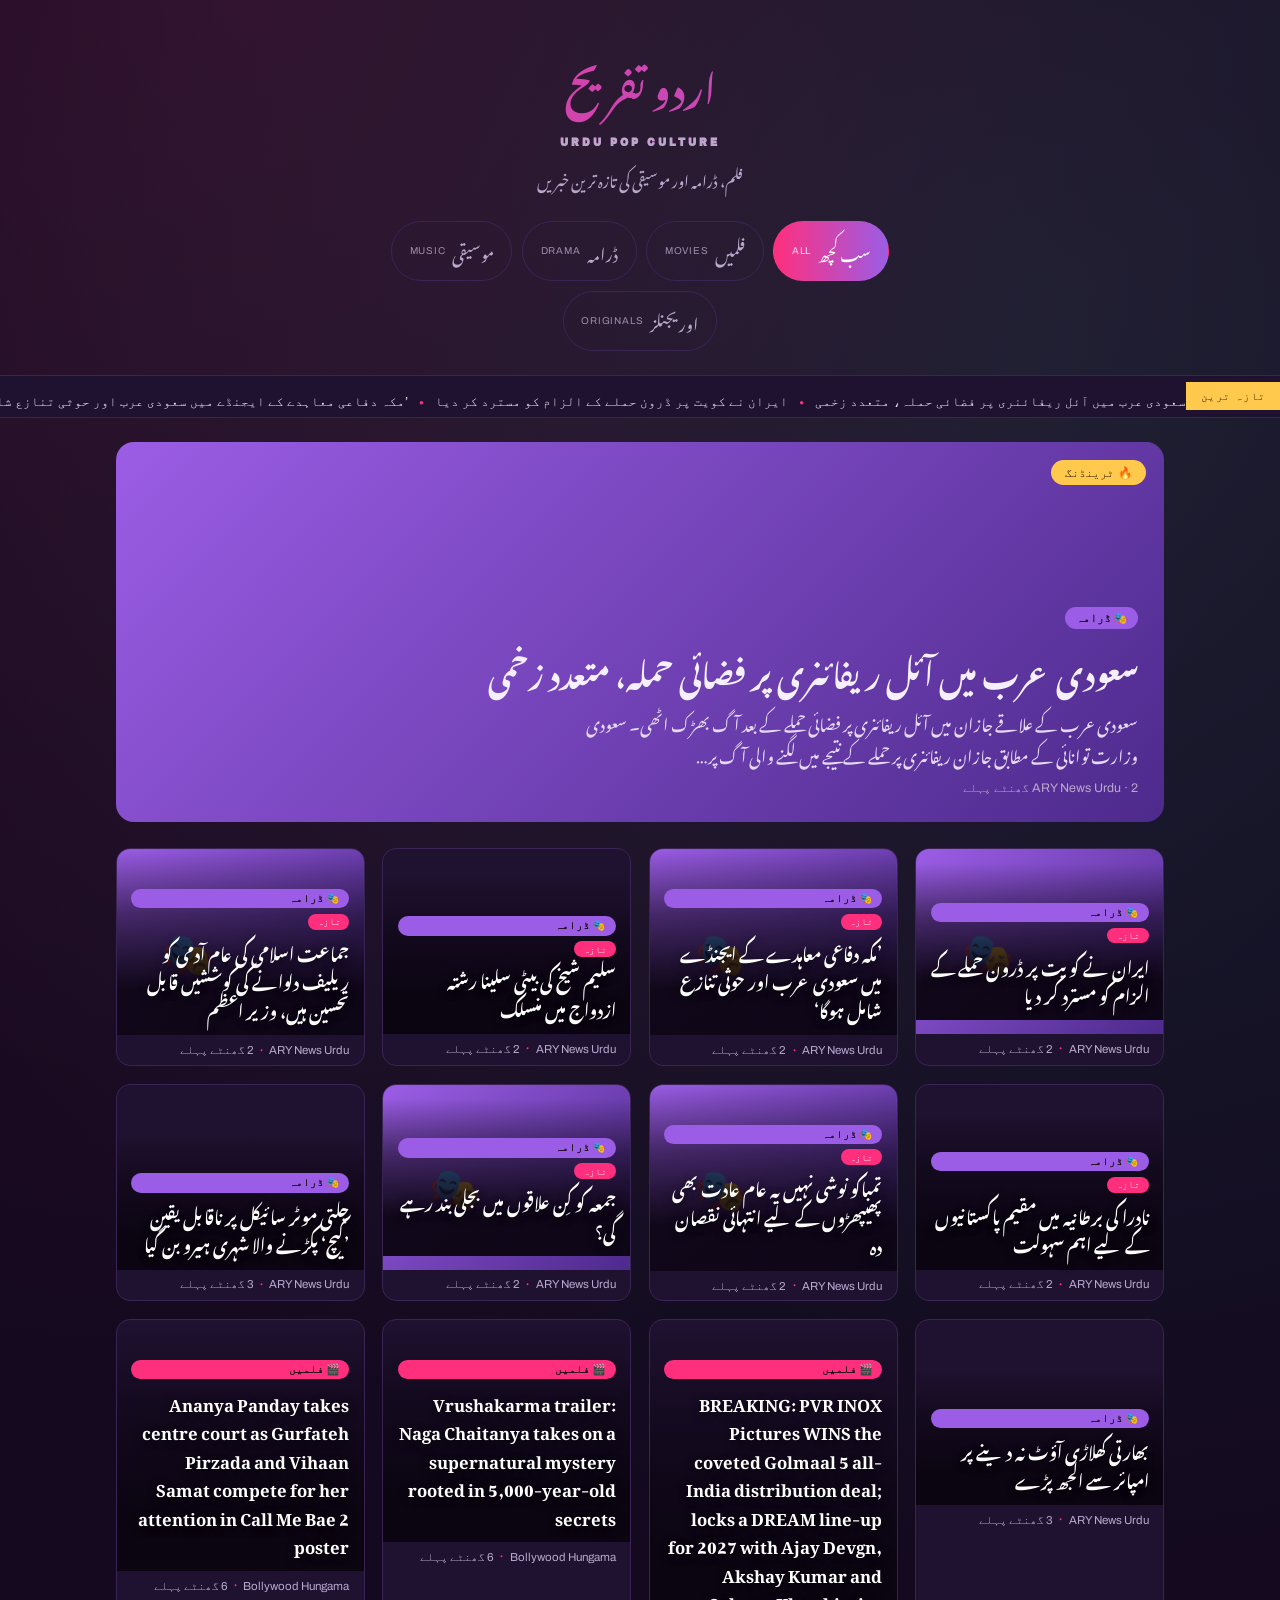
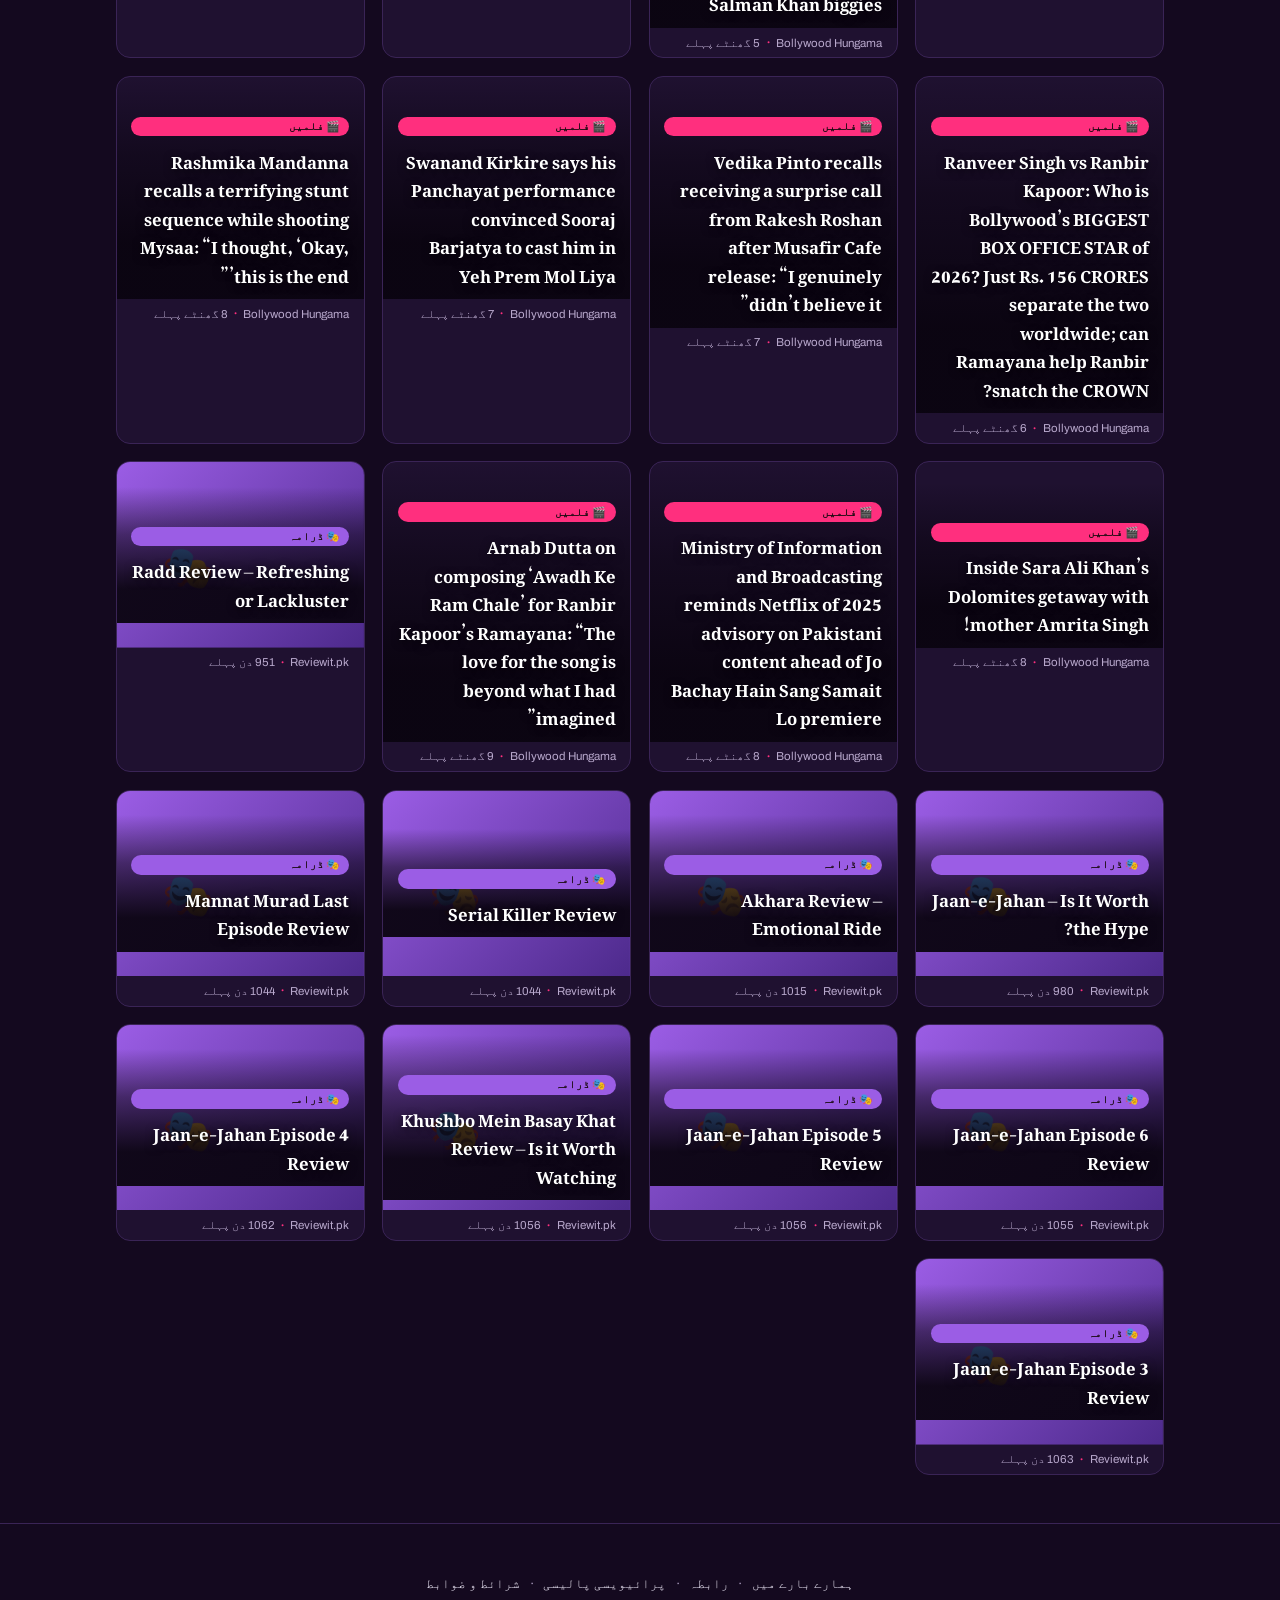
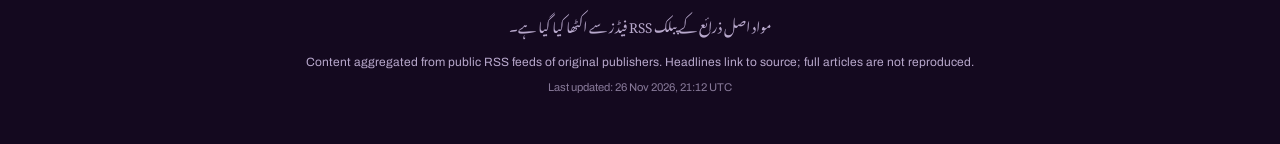
==== commit 63690400: "Auto-update site content" ====
--- a/docs/index.html
+++ b/docs/index.html
@@ -23,359 +23,359 @@
 <a class="tab" href="music.html"><span class="tab-urdu">موسیقی</span><span class="tab-en">Music</span></a>
 <a class="tab" href="originals.html"><span class="tab-urdu">اوریجنلز</span><span class="tab-en">Originals</span></a></nav>
 </header>
-<div class="ticker"><span class="ticker-label">تازہ ترین</span><div class="ticker-viewport"><div class="ticker-track"><a href="https://urdu.arynews.tv/muslim-league-leader-brutally-murdered/" target="_blank" rel="noopener nofollow">مسلم لیگی رہنما  کو بے دردی سے قتل کر دیا گیا</a><span class="dot">●</span><a href="https://urdu.arynews.tv/demand-in-india-to-ban-a-pakistani-netflix-series/" target="_blank" rel="noopener nofollow">بھارت میں پاکستانی نیٹ فلکس سیریز پر پابندی کا مطالبہ! سوشل میڈیا پر #GrowUpIndia ٹاپ ٹرینڈ بن گیا</a><span class="dot">●</span><a href="https://urdu.arynews.tv/15-major-building-collapse-incidents-in-karachi-over-5-years-87-people-killed/" target="_blank" rel="noopener nofollow">کراچی میں 5 سال کے دوران عمارتیں گرنے کے 15 بڑے واقعات، 87 افراد جاں بحق</a><span class="dot">●</span><a href="https://urdu.arynews.tv/india-shawarma-food-poisoning-cases-26-11-2026/" target="_blank" rel="noopener nofollow">شوارما کھانے سے بچوں سمیت 74 افراد فوڈ پوائزننگ کا شکار، اسپتال میں ایمرجنسی</a><span class="dot">●</span><a href="https://www.bollywoodhungama.com/news/box-office-special-features/ramayana-box-office-why-are-20-lakh-more-people-watching-hindi-3d-than-2d-and-paying-26-extra-the-rs-135-crore-surprise/" target="_blank" rel="noopener nofollow">Ramayana Box Office: Why are 20 lakh MORE people watching Hindi 3D than 2D and paying 26% EXTRA? The Rs. 135 crore surprise!</a><span class="dot">●</span><a href="https://urdu.arynews.tv/local-government-sindh-government-to-form-committee/" target="_blank" rel="noopener nofollow">وزیر اعلیٰ سندھ کا لوکل گورنمنٹ کے حوالے سے بڑا اعلان</a><span class="dot">●</span><a href="https://www.bollywoodhungama.com/news/features/baseer-ali-reveals-on-double-date-how-bani-j-gave-him-a-cold-shoulder-during-their-first-meeting-itna-bura-ignore-meri-life-mein-kisi-ne-nahin-kiya/" target="_blank" rel="noopener nofollow">Baseer Ali reveals on Double Date how Bani J gave him a cold shoulder during their first meeting: “Itna bura ignore meri life mein kisi ne nahin kiya”</a><span class="dot">●</span><a href="https://urdu.arynews.tv/china-geese-companion-flight-project-26-11-2026/" target="_blank" rel="noopener nofollow">چین میں سیاحوں کو انوکھے ہمسفر مل گئے</a><span class="dot">●</span><a href="https://urdu.arynews.tv/muslim-league-leader-brutally-murdered/" target="_blank" rel="noopener nofollow">مسلم لیگی رہنما  کو بے دردی سے قتل کر دیا گیا</a><span class="dot">●</span><a href="https://urdu.arynews.tv/demand-in-india-to-ban-a-pakistani-netflix-series/" target="_blank" rel="noopener nofollow">بھارت میں پاکستانی نیٹ فلکس سیریز پر پابندی کا مطالبہ! سوشل میڈیا پر #GrowUpIndia ٹاپ ٹرینڈ بن گیا</a><span class="dot">●</span><a href="https://urdu.arynews.tv/15-major-building-collapse-incidents-in-karachi-over-5-years-87-people-killed/" target="_blank" rel="noopener nofollow">کراچی میں 5 سال کے دوران عمارتیں گرنے کے 15 بڑے واقعات، 87 افراد جاں بحق</a><span class="dot">●</span><a href="https://urdu.arynews.tv/india-shawarma-food-poisoning-cases-26-11-2026/" target="_blank" rel="noopener nofollow">شوارما کھانے سے بچوں سمیت 74 افراد فوڈ پوائزننگ کا شکار، اسپتال میں ایمرجنسی</a><span class="dot">●</span><a href="https://www.bollywoodhungama.com/news/box-office-special-features/ramayana-box-office-why-are-20-lakh-more-people-watching-hindi-3d-than-2d-and-paying-26-extra-the-rs-135-crore-surprise/" target="_blank" rel="noopener nofollow">Ramayana Box Office: Why are 20 lakh MORE people watching Hindi 3D than 2D and paying 26% EXTRA? The Rs. 135 crore surprise!</a><span class="dot">●</span><a href="https://urdu.arynews.tv/local-government-sindh-government-to-form-committee/" target="_blank" rel="noopener nofollow">وزیر اعلیٰ سندھ کا لوکل گورنمنٹ کے حوالے سے بڑا اعلان</a><span class="dot">●</span><a href="https://www.bollywoodhungama.com/news/features/baseer-ali-reveals-on-double-date-how-bani-j-gave-him-a-cold-shoulder-during-their-first-meeting-itna-bura-ignore-meri-life-mein-kisi-ne-nahin-kiya/" target="_blank" rel="noopener nofollow">Baseer Ali reveals on Double Date how Bani J gave him a cold shoulder during their first meeting: “Itna bura ignore meri life mein kisi ne nahin kiya”</a><span class="dot">●</span><a href="https://urdu.arynews.tv/china-geese-companion-flight-project-26-11-2026/" target="_blank" rel="noopener nofollow">چین میں سیاحوں کو انوکھے ہمسفر مل گئے</a><span class="dot">●</span></div></div></div>
+<div class="ticker"><span class="ticker-label">تازہ ترین</span><div class="ticker-viewport"><div class="ticker-track"><a href="https://urdu.arynews.tv/airstrike-on-oil-refinery-in-saudi-arabia-jazan/" target="_blank" rel="noopener nofollow">سعودی عرب میں آئل ریفائنری پر فضائی حملہ، متعدد زخمی</a><span class="dot">●</span><a href="https://urdu.arynews.tv/iran-kuwait-drone-attack-26-11-2026/" target="_blank" rel="noopener nofollow">ایران نے کویت پر ڈرون حملے کے الزام کو مسترد کر دیا</a><span class="dot">●</span><a href="https://urdu.arynews.tv/khawaja-asif-mecca-defense-agreements-talk-iran-houthi-saudi-arabia/" target="_blank" rel="noopener nofollow">’مکہ دفاعی معاہدے کے ایجنڈے میں سعودی عرب اور حوثی تنازع شامل ہوگا‘</a><span class="dot">●</span><a href="https://urdu.arynews.tv/saleem-sheikh-daughter-saleena-tie-the-knot/" target="_blank" rel="noopener nofollow">سلیم شیخ کی بیٹی سلینا رشتہ ازدواج میں منسلک</a><span class="dot">●</span><a href="https://urdu.arynews.tv/ji-shehbaz-sharif-petrol-26-11-2026/" target="_blank" rel="noopener nofollow">جماعت اسلامی کی عام آدمی کو ریلیف دلوانے کی کوششیں قابل تحسین ہیں، وزیر اعظم</a><span class="dot">●</span><a href="https://urdu.arynews.tv/nadra-mobile-van-uk-several-cities/" target="_blank" rel="noopener nofollow">نادرا کی برطانیہ میں مقیم پاکستانیوں کے لیے اہم سہولت</a><span class="dot">●</span><a href="https://urdu.arynews.tv/five-daily-risks-that-can-damage-your-lungs/" target="_blank" rel="noopener nofollow">تمباکو نوشی نہیں یہ عام عادت بھی پھیپھڑوں کے لیے انتہائی نقصان دہ</a><span class="dot">●</span><a href="https://urdu.arynews.tv/sukkur-electric-power-company-limited-sepco-maintenance-shutdown/" target="_blank" rel="noopener nofollow">جمعہ کو کِن علاقوں میں بجلی بند رہے گی؟</a><span class="dot">●</span><a href="https://urdu.arynews.tv/airstrike-on-oil-refinery-in-saudi-arabia-jazan/" target="_blank" rel="noopener nofollow">سعودی عرب میں آئل ریفائنری پر فضائی حملہ، متعدد زخمی</a><span class="dot">●</span><a href="https://urdu.arynews.tv/iran-kuwait-drone-attack-26-11-2026/" target="_blank" rel="noopener nofollow">ایران نے کویت پر ڈرون حملے کے الزام کو مسترد کر دیا</a><span class="dot">●</span><a href="https://urdu.arynews.tv/khawaja-asif-mecca-defense-agreements-talk-iran-houthi-saudi-arabia/" target="_blank" rel="noopener nofollow">’مکہ دفاعی معاہدے کے ایجنڈے میں سعودی عرب اور حوثی تنازع شامل ہوگا‘</a><span class="dot">●</span><a href="https://urdu.arynews.tv/saleem-sheikh-daughter-saleena-tie-the-knot/" target="_blank" rel="noopener nofollow">سلیم شیخ کی بیٹی سلینا رشتہ ازدواج میں منسلک</a><span class="dot">●</span><a href="https://urdu.arynews.tv/ji-shehbaz-sharif-petrol-26-11-2026/" target="_blank" rel="noopener nofollow">جماعت اسلامی کی عام آدمی کو ریلیف دلوانے کی کوششیں قابل تحسین ہیں، وزیر اعظم</a><span class="dot">●</span><a href="https://urdu.arynews.tv/nadra-mobile-van-uk-several-cities/" target="_blank" rel="noopener nofollow">نادرا کی برطانیہ میں مقیم پاکستانیوں کے لیے اہم سہولت</a><span class="dot">●</span><a href="https://urdu.arynews.tv/five-daily-risks-that-can-damage-your-lungs/" target="_blank" rel="noopener nofollow">تمباکو نوشی نہیں یہ عام عادت بھی پھیپھڑوں کے لیے انتہائی نقصان دہ</a><span class="dot">●</span><a href="https://urdu.arynews.tv/sukkur-electric-power-company-limited-sepco-maintenance-shutdown/" target="_blank" rel="noopener nofollow">جمعہ کو کِن علاقوں میں بجلی بند رہے گی؟</a><span class="dot">●</span></div></div></div>
 <main>
 
     <section class="hero" style="background-image:linear-gradient(135deg,#9b5de5,#4d2a8c)">
       <span class="ribbon">🔥 ٹرینڈنگ</span>
       <div class="hero-content">
         <span class="chip" style="--c:#9b5de5">🎭 ڈرامہ</span>
-        <h1 class="hero-title"><a href="https://urdu.arynews.tv/muslim-league-leader-brutally-murdered/" target="_blank" rel="noopener nofollow">مسلم لیگی رہنما  کو بے دردی سے قتل کر دیا گیا</a></h1>
-        <p class="hero-summary">مردان : شیرگڑھ جلالہ میں مسلم لیگی رہنما حبیب اللہ کو بے دردی سے قتل کر دیا گیا، نامعلوم ملزمان کے خلاف مقدمہ درج کرلیا ہے۔ تفصیلات کے مطاب مردان کی تحصیل تخت…</p>
-        <div class="hero-meta">ARY News Urdu · ابھی ابھی</div>
+        <h1 class="hero-title"><a href="https://urdu.arynews.tv/airstrike-on-oil-refinery-in-saudi-arabia-jazan/" target="_blank" rel="noopener nofollow">سعودی عرب میں آئل ریفائنری پر فضائی حملہ، متعدد زخمی</a></h1>
+        <p class="hero-summary">سعودی عرب کے علاقے جازان میں آئل ریفائنری پر فضائی حملے کے بعد آگ بھڑک اٹھی۔ سعودی وزارت توانائی کے مطابق جازان ریفائنری پر حملے کے نتیجے میں لگنے والی آگ پر…</p>
+        <div class="hero-meta">ARY News Urdu · 2 گھنٹے پہلے</div>
       </div>
     </section>
 <div class="grid">
 
     <article class="tile">
-      <a class="tile-link" href="https://urdu.arynews.tv/demand-in-india-to-ban-a-pakistani-netflix-series/" target="_blank" rel="noopener nofollow">
-        <div class="tile-media tile-media-fallback" style="background-image:linear-gradient(135deg,#9b5de5,#4d2a8c)">
-          <span class="tile-icon">🎭</span>
-          <div class="tile-scrim">
-            <span class="chip chip-sm" style="--c:#9b5de5">🎭 ڈرامہ</span>
-            <span class="badge-fresh">تازہ</span>
-            <h2 class="tile-title">بھارت میں پاکستانی نیٹ فلکس سیریز پر پابندی کا مطالبہ! سوشل میڈیا پر #GrowUpIndia ٹاپ ٹرینڈ بن گیا</h2>
-          </div>
-        </div>
-      </a>
-      <div class="tile-footer">
-        <span class="tile-source">ARY News Urdu</span>
-        <span class="tile-dot">•</span>
-        <span class="tile-time">ابھی ابھی</span>
-      </div>
-    </article>
-
-    <article class="tile">
-      <a class="tile-link" href="https://urdu.arynews.tv/15-major-building-collapse-incidents-in-karachi-over-5-years-87-people-killed/" target="_blank" rel="noopener nofollow">
-        <div class="tile-media tile-media-fallback" style="background-image:linear-gradient(135deg,#9b5de5,#4d2a8c)">
-          <span class="tile-icon">🎭</span>
-          <div class="tile-scrim">
-            <span class="chip chip-sm" style="--c:#9b5de5">🎭 ڈرامہ</span>
-            <span class="badge-fresh">تازہ</span>
-            <h2 class="tile-title">کراچی میں 5 سال کے دوران عمارتیں گرنے کے 15 بڑے واقعات، 87 افراد جاں بحق</h2>
-          </div>
-        </div>
-      </a>
-      <div class="tile-footer">
-        <span class="tile-source">ARY News Urdu</span>
-        <span class="tile-dot">•</span>
-        <span class="tile-time">ابھی ابھی</span>
-      </div>
-    </article>
-
-    <article class="tile">
-      <a class="tile-link" href="https://urdu.arynews.tv/india-shawarma-food-poisoning-cases-26-11-2026/" target="_blank" rel="noopener nofollow">
-        <div class="tile-media tile-media-fallback" style="background-image:linear-gradient(135deg,#9b5de5,#4d2a8c)">
-          <span class="tile-icon">🎭</span>
-          <div class="tile-scrim">
-            <span class="chip chip-sm" style="--c:#9b5de5">🎭 ڈرامہ</span>
-            <span class="badge-fresh">تازہ</span>
-            <h2 class="tile-title">شوارما کھانے سے بچوں سمیت 74 افراد فوڈ پوائزننگ کا شکار، اسپتال میں ایمرجنسی</h2>
-          </div>
-        </div>
-      </a>
-      <div class="tile-footer">
-        <span class="tile-source">ARY News Urdu</span>
-        <span class="tile-dot">•</span>
-        <span class="tile-time">ابھی ابھی</span>
-      </div>
-    </article>
-
-    <article class="tile">
-      <a class="tile-link" href="https://www.bollywoodhungama.com/news/box-office-special-features/ramayana-box-office-why-are-20-lakh-more-people-watching-hindi-3d-than-2d-and-paying-26-extra-the-rs-135-crore-surprise/" target="_blank" rel="noopener nofollow">
-        <div class="tile-media" style="background-image:url('https://www.bollywoodhungama.com/wp-content/uploads/2026/11/Ramayana-Day-18-Afternoon-Box-Office-Update-Third-Sunday-collections-hit-Rs.-12.32-crores-before-noon-afternoon-occupancy-touches-35.6.jpg')">
-          
-          <div class="tile-scrim">
-            <span class="chip chip-sm" style="--c:#ff2f7e">🎬 فلمیں</span>
-            <span class="badge-fresh">تازہ</span>
-            <h2 class="tile-title">Ramayana Box Office: Why are 20 lakh MORE people watching Hindi 3D than 2D and paying 26% EXTRA? The Rs. 135 crore surprise!</h2>
-          </div>
-        </div>
-      </a>
-      <div class="tile-footer">
-        <span class="tile-source">Bollywood Hungama</span>
-        <span class="tile-dot">•</span>
-        <span class="tile-time">ابھی ابھی</span>
-      </div>
-    </article>
-
-    <article class="tile">
-      <a class="tile-link" href="https://urdu.arynews.tv/local-government-sindh-government-to-form-committee/" target="_blank" rel="noopener nofollow">
-        <div class="tile-media tile-media-fallback" style="background-image:linear-gradient(135deg,#9b5de5,#4d2a8c)">
-          <span class="tile-icon">🎭</span>
-          <div class="tile-scrim">
-            <span class="chip chip-sm" style="--c:#9b5de5">🎭 ڈرامہ</span>
-            <span class="badge-fresh">تازہ</span>
-            <h2 class="tile-title">وزیر اعلیٰ سندھ کا لوکل گورنمنٹ کے حوالے سے بڑا اعلان</h2>
-          </div>
-        </div>
-      </a>
-      <div class="tile-footer">
-        <span class="tile-source">ARY News Urdu</span>
-        <span class="tile-dot">•</span>
-        <span class="tile-time">ابھی ابھی</span>
-      </div>
-    </article>
-
-    <article class="tile">
-      <a class="tile-link" href="https://www.bollywoodhungama.com/news/features/baseer-ali-reveals-on-double-date-how-bani-j-gave-him-a-cold-shoulder-during-their-first-meeting-itna-bura-ignore-meri-life-mein-kisi-ne-nahin-kiya/" target="_blank" rel="noopener nofollow">
-        <div class="tile-media" style="background-image:url('https://www.bollywoodhungama.com/wp-content/uploads/2026/11/620x450-26112026-12.jpg.jpeg')">
-          
-          <div class="tile-scrim">
-            <span class="chip chip-sm" style="--c:#ff2f7e">🎬 فلمیں</span>
-            <span class="badge-fresh">تازہ</span>
-            <h2 class="tile-title">Baseer Ali reveals on Double Date how Bani J gave him a cold shoulder during their first meeting: “Itna bura ignore meri life mein kisi ne nahin kiya”</h2>
-          </div>
-        </div>
-      </a>
-      <div class="tile-footer">
-        <span class="tile-source">Bollywood Hungama</span>
-        <span class="tile-dot">•</span>
-        <span class="tile-time">ابھی ابھی</span>
-      </div>
-    </article>
-
-    <article class="tile">
-      <a class="tile-link" href="https://urdu.arynews.tv/china-geese-companion-flight-project-26-11-2026/" target="_blank" rel="noopener nofollow">
-        <div class="tile-media tile-media-fallback" style="background-image:linear-gradient(135deg,#9b5de5,#4d2a8c)">
-          <span class="tile-icon">🎭</span>
-          <div class="tile-scrim">
-            <span class="chip chip-sm" style="--c:#9b5de5">🎭 ڈرامہ</span>
-            <span class="badge-fresh">تازہ</span>
-            <h2 class="tile-title">چین میں سیاحوں کو انوکھے ہمسفر مل گئے</h2>
-          </div>
-        </div>
-      </a>
-      <div class="tile-footer">
-        <span class="tile-source">ARY News Urdu</span>
-        <span class="tile-dot">•</span>
-        <span class="tile-time">ابھی ابھی</span>
-      </div>
-    </article>
-
-    <article class="tile">
-      <a class="tile-link" href="https://urdu.arynews.tv/us-army-detonation-of-bomb-chemicals-iowa/" target="_blank" rel="noopener nofollow">
-        <div class="tile-media tile-media-fallback" style="background-image:linear-gradient(135deg,#9b5de5,#4d2a8c)">
-          <span class="tile-icon">🎭</span>
-          <div class="tile-scrim">
-            <span class="chip chip-sm" style="--c:#9b5de5">🎭 ڈرامہ</span>
-            <span class="badge-fresh">تازہ</span>
-            <h2 class="tile-title">دھماکا خیز مواد کی تیاری میں مستعمل کیمیائی مادے کا تمام امریکی ذخیرہ دھماکے سے تلف</h2>
-          </div>
-        </div>
-      </a>
-      <div class="tile-footer">
-        <span class="tile-source">ARY News Urdu</span>
-        <span class="tile-dot">•</span>
-        <span class="tile-time">1 گھنٹے پہلے</span>
-      </div>
-    </article>
-
-    <article class="tile">
-      <a class="tile-link" href="https://urdu.arynews.tv/father-dies-dancing-at-daughters-wedding-rajasthan/" target="_blank" rel="noopener nofollow">
-        <div class="tile-media tile-media-fallback" style="background-image:linear-gradient(135deg,#9b5de5,#4d2a8c)">
-          <span class="tile-icon">🎭</span>
-          <div class="tile-scrim">
-            <span class="chip chip-sm" style="--c:#9b5de5">🎭 ڈرامہ</span>
-            <span class="badge-fresh">تازہ</span>
-            <h2 class="tile-title">بیٹی کی شادی میں ڈانس کرتے ہوئے باپ دل کا دورہ پڑنے سے چل بسا</h2>
-          </div>
-        </div>
-      </a>
-      <div class="tile-footer">
-        <span class="tile-source">ARY News Urdu</span>
-        <span class="tile-dot">•</span>
-        <span class="tile-time">1 گھنٹے پہلے</span>
-      </div>
-    </article>
-
-    <article class="tile">
-      <a class="tile-link" href="https://www.bollywoodhungama.com/news/bollywood/drishyam-the-conclusion-ott-release-ajay-devgn-starrer-to-premiere-on-netflix-on-november-27/" target="_blank" rel="noopener nofollow">
-        <div class="tile-media" style="background-image:url('https://www.bollywoodhungama.com/wp-content/uploads/2026/11/Drishyam-3-ott-release.jpeg')">
-          
-          <div class="tile-scrim">
-            <span class="chip chip-sm" style="--c:#ff2f7e">🎬 فلمیں</span>
-            <span class="badge-fresh">تازہ</span>
-            <h2 class="tile-title">Drishyam: The Conclusion OTT release: Ajay Devgn starrer to premiere on Netflix on November 27</h2>
-          </div>
-        </div>
-      </a>
-      <div class="tile-footer">
-        <span class="tile-source">Bollywood Hungama</span>
-        <span class="tile-dot">•</span>
-        <span class="tile-time">1 گھنٹے پہلے</span>
-      </div>
-    </article>
-
-    <article class="tile">
-      <a class="tile-link" href="https://www.bollywoodhungama.com/news/bollywood/fwice-writes-to-pm-narendra-modi-seeks-intervention-to-stop-pakistani-netflix-series-jo-bachay-hain-sang-samait-lo-from-streaming-in-india/" target="_blank" rel="noopener nofollow">
-        <div class="tile-media" style="background-image:url('https://www.bollywoodhungama.com/wp-content/uploads/2026/11/FWICE-writes-to-PM-Narendra-Modi-seeks-intervention-to-stop-Pakistani-Netflix-series-news.jpeg')">
-          
-          <div class="tile-scrim">
-            <span class="chip chip-sm" style="--c:#ff2f7e">🎬 فلمیں</span>
-            <span class="badge-fresh">تازہ</span>
-            <h2 class="tile-title">FWICE writes to PM Narendra Modi, seeks intervention to stop Pakistani Netflix series Jo Bachay Hain Sang Samait Lo from streaming in India</h2>
-          </div>
-        </div>
-      </a>
-      <div class="tile-footer">
-        <span class="tile-source">Bollywood Hungama</span>
-        <span class="tile-dot">•</span>
-        <span class="tile-time">1 گھنٹے پہلے</span>
-      </div>
-    </article>
-
-    <article class="tile">
-      <a class="tile-link" href="https://urdu.arynews.tv/cm-murad-orders-removal-of-senior-officials-over-karachi-building-collapse/" target="_blank" rel="noopener nofollow">
-        <div class="tile-media tile-media-fallback" style="background-image:linear-gradient(135deg,#9b5de5,#4d2a8c)">
-          <span class="tile-icon">🎭</span>
-          <div class="tile-scrim">
-            <span class="chip chip-sm" style="--c:#9b5de5">🎭 ڈرامہ</span>
-            <span class="badge-fresh">تازہ</span>
-            <h2 class="tile-title">کراچی : ایڈمن سوسائٹی میں عمارت گرنے کا  واقعہ :ڈپٹی کمشنر  اور ایس ایس پی ایسٹ عہدوں سے فارغ</h2>
-          </div>
-        </div>
-      </a>
-      <div class="tile-footer">
-        <span class="tile-source">ARY News Urdu</span>
-        <span class="tile-dot">•</span>
-        <span class="tile-time">1 گھنٹے پہلے</span>
-      </div>
-    </article>
-
-    <article class="tile">
-      <a class="tile-link" href="https://urdu.arynews.tv/iran-us-forces-exhausted/" target="_blank" rel="noopener nofollow">
-        <div class="tile-media tile-media-fallback" style="background-image:linear-gradient(135deg,#9b5de5,#4d2a8c)">
-          <span class="tile-icon">🎭</span>
-          <div class="tile-scrim">
-            <span class="chip chip-sm" style="--c:#9b5de5">🎭 ڈرامہ</span>
-            <span class="badge-fresh">تازہ</span>
-            <h2 class="tile-title">امریکی فوج تھک گئی ہے، آبنائے ہرمز ناکہ بندی جلد ختم ہو جائے گی، ایران</h2>
-          </div>
-        </div>
-      </a>
-      <div class="tile-footer">
-        <span class="tile-source">ARY News Urdu</span>
-        <span class="tile-dot">•</span>
-        <span class="tile-time">1 گھنٹے پہلے</span>
-      </div>
-    </article>
-
-    <article class="tile">
-      <a class="tile-link" href="https://www.bollywoodhungama.com/news/box-office-special-features/ramayana-vs-dhurandhar-the-revenge-just-rs-145-crores-separate-indias-top-two-worldwide-grossers-excluding-china-can-ranbir-kapoor-yash-epic-snatch-the-no-1-spot/" target="_blank" rel="noopener nofollow">
-        <div class="tile-media" style="background-image:url('https://www.bollywoodhungama.com/wp-content/uploads/2026/11/Ramayana-vs-Dhurandhar-The-Revenge.jpg')">
-          
-          <div class="tile-scrim">
-            <span class="chip chip-sm" style="--c:#ff2f7e">🎬 فلمیں</span>
-            <span class="badge-fresh">تازہ</span>
-            <h2 class="tile-title">Ramayana vs Dhurandhar The Revenge: Just Rs. 145 crores separate India’s TOP TWO worldwide grossers (excluding China).  Can Ranbir Kapoor–Yash epic snatch the No. 1 spot?</h2>
-          </div>
-        </div>
-      </a>
-      <div class="tile-footer">
-        <span class="tile-source">Bollywood Hungama</span>
-        <span class="tile-dot">•</span>
-        <span class="tile-time">1 گھنٹے پہلے</span>
-      </div>
-    </article>
-
-    <article class="tile">
-      <a class="tile-link" href="https://www.bollywoodhungama.com/news/bollywood/netflix-announces-documentary-on-conman-sukesh-chandrashekhar-to-premiere-on-december-18/" target="_blank" rel="noopener nofollow">
-        <div class="tile-media" style="background-image:url('https://www.bollywoodhungama.com/wp-content/uploads/2026/11/Sukesh-Chandrashekhar-documentary.jpeg')">
-          
-          <div class="tile-scrim">
-            <span class="chip chip-sm" style="--c:#ff2f7e">🎬 فلمیں</span>
-            <span class="badge-fresh">تازہ</span>
-            <h2 class="tile-title">Netflix announces documentary on conman Sukesh Chandrashekhar, to premiere on December 18</h2>
-          </div>
-        </div>
-      </a>
-      <div class="tile-footer">
-        <span class="tile-source">Bollywood Hungama</span>
-        <span class="tile-dot">•</span>
-        <span class="tile-time">2 گھنٹے پہلے</span>
-      </div>
-    </article>
-
-    <article class="tile">
-      <a class="tile-link" href="https://www.bollywoodhungama.com/news/features/the-rise-of-the-personal-brand-why-being-known-has-become-a-career-in-itself/" target="_blank" rel="noopener nofollow">
-        <div class="tile-media" style="background-image:url('https://www.bollywoodhungama.com/wp-content/uploads/2026/11/WhatsApp-Image-2026-11-26-at-13.26.23.jpeg')">
-          
-          <div class="tile-scrim">
-            <span class="chip chip-sm" style="--c:#ff2f7e">🎬 فلمیں</span>
-            <span class="badge-fresh">تازہ</span>
-            <h2 class="tile-title">The Rise of the Personal Brand: Why being known has become a career in itself</h2>
-          </div>
-        </div>
-      </a>
-      <div class="tile-footer">
-        <span class="tile-source">Bollywood Hungama</span>
-        <span class="tile-dot">•</span>
-        <span class="tile-time">2 گھنٹے پہلے</span>
-      </div>
-    </article>
-
-    <article class="tile">
-      <a class="tile-link" href="https://www.bollywoodhungama.com/news/features/tamannaah-bhatia-on-balancing-films-and-entrepreneurship-you-do-it-for-the-vision/" target="_blank" rel="noopener nofollow">
-        <div class="tile-media" style="background-image:url('https://www.bollywoodhungama.com/wp-content/uploads/2026/11/Tamannaah-Bhatia-on-balancing-films-and-entrepreneurship-news.jpeg')">
-          
-          <div class="tile-scrim">
-            <span class="chip chip-sm" style="--c:#ff2f7e">🎬 فلمیں</span>
-            <span class="badge-fresh">تازہ</span>
-            <h2 class="tile-title">Tamannaah Bhatia on balancing films and entrepreneurship: “You do it for the vision”</h2>
-          </div>
-        </div>
-      </a>
-      <div class="tile-footer">
-        <span class="tile-source">Bollywood Hungama</span>
-        <span class="tile-dot">•</span>
-        <span class="tile-time">2 گھنٹے پہلے</span>
-      </div>
-    </article>
-
-    <article class="tile">
-      <a class="tile-link" href="https://www.bollywoodhungama.com/news/features/shah-rukh-khan-is-going-to-be-number-one-forever-i-would-love-to-be-directed-by-aryan-khan-larissa-bonesi/" target="_blank" rel="noopener nofollow">
-        <div class="tile-media" style="background-image:url('https://www.bollywoodhungama.com/wp-content/uploads/2026/11/Shah-Rukh-Khan1.jpg')">
-          
-          <div class="tile-scrim">
-            <span class="chip chip-sm" style="--c:#ff2f7e">🎬 فلمیں</span>
-            <span class="badge-fresh">تازہ</span>
-            <h2 class="tile-title">“Shah Rukh Khan is going to be number one FOREVER…I would LOVE to be directed by Aryan Khan” – Larissa Bonesi</h2>
-          </div>
-        </div>
-      </a>
-      <div class="tile-footer">
-        <span class="tile-source">Bollywood Hungama</span>
-        <span class="tile-dot">•</span>
-        <span class="tile-time">2 گھنٹے پہلے</span>
-      </div>
-    </article>
-
-    <article class="tile">
-      <a class="tile-link" href="https://www.bollywoodhungama.com/news/bollywood/ss-rajamoulis-varanasi-release-may-be-pushed-to-august-2027-due-to-vfx-work-heres-what-we-know/" target="_blank" rel="noopener nofollow">
-        <div class="tile-media" style="background-image:url('https://www.bollywoodhungama.com/wp-content/uploads/2026/11/Varanasi-Release-may-push.jpeg')">
-          
-          <div class="tile-scrim">
-            <span class="chip chip-sm" style="--c:#ff2f7e">🎬 فلمیں</span>
-            <span class="badge-fresh">تازہ</span>
-            <h2 class="tile-title">SS Rajamouli’s Varanasi release may be pushed to August 2027 due to VFX work? Here’s what we know!</h2>
-          </div>
-        </div>
-      </a>
-      <div class="tile-footer">
-        <span class="tile-source">Bollywood Hungama</span>
-        <span class="tile-dot">•</span>
-        <span class="tile-time">2 گھنٹے پہلے</span>
+      <a class="tile-link" href="https://urdu.arynews.tv/iran-kuwait-drone-attack-26-11-2026/" target="_blank" rel="noopener nofollow">
+        <div class="tile-media tile-media-fallback" style="background-image:linear-gradient(135deg,#9b5de5,#4d2a8c)">
+          <span class="tile-icon">🎭</span>
+          <div class="tile-scrim">
+            <span class="chip chip-sm" style="--c:#9b5de5">🎭 ڈرامہ</span>
+            <span class="badge-fresh">تازہ</span>
+            <h2 class="tile-title">ایران نے کویت پر ڈرون حملے کے الزام کو مسترد کر دیا</h2>
+          </div>
+        </div>
+      </a>
+      <div class="tile-footer">
+        <span class="tile-source">ARY News Urdu</span>
+        <span class="tile-dot">•</span>
+        <span class="tile-time">2 گھنٹے پہلے</span>
+      </div>
+    </article>
+
+    <article class="tile">
+      <a class="tile-link" href="https://urdu.arynews.tv/khawaja-asif-mecca-defense-agreements-talk-iran-houthi-saudi-arabia/" target="_blank" rel="noopener nofollow">
+        <div class="tile-media tile-media-fallback" style="background-image:linear-gradient(135deg,#9b5de5,#4d2a8c)">
+          <span class="tile-icon">🎭</span>
+          <div class="tile-scrim">
+            <span class="chip chip-sm" style="--c:#9b5de5">🎭 ڈرامہ</span>
+            <span class="badge-fresh">تازہ</span>
+            <h2 class="tile-title">’مکہ دفاعی معاہدے کے ایجنڈے میں سعودی عرب اور حوثی تنازع شامل ہوگا‘</h2>
+          </div>
+        </div>
+      </a>
+      <div class="tile-footer">
+        <span class="tile-source">ARY News Urdu</span>
+        <span class="tile-dot">•</span>
+        <span class="tile-time">2 گھنٹے پہلے</span>
+      </div>
+    </article>
+
+    <article class="tile">
+      <a class="tile-link" href="https://urdu.arynews.tv/saleem-sheikh-daughter-saleena-tie-the-knot/" target="_blank" rel="noopener nofollow">
+        <div class="tile-media" style="background-image:url('https://urdu.arynews.tv/wp-content/uploads/2026/11/1-5.jpg')">
+          
+          <div class="tile-scrim">
+            <span class="chip chip-sm" style="--c:#9b5de5">🎭 ڈرامہ</span>
+            <span class="badge-fresh">تازہ</span>
+            <h2 class="tile-title">سلیم شیخ کی بیٹی سلینا رشتہ ازدواج میں منسلک</h2>
+          </div>
+        </div>
+      </a>
+      <div class="tile-footer">
+        <span class="tile-source">ARY News Urdu</span>
+        <span class="tile-dot">•</span>
+        <span class="tile-time">2 گھنٹے پہلے</span>
+      </div>
+    </article>
+
+    <article class="tile">
+      <a class="tile-link" href="https://urdu.arynews.tv/ji-shehbaz-sharif-petrol-26-11-2026/" target="_blank" rel="noopener nofollow">
+        <div class="tile-media tile-media-fallback" style="background-image:linear-gradient(135deg,#9b5de5,#4d2a8c)">
+          <span class="tile-icon">🎭</span>
+          <div class="tile-scrim">
+            <span class="chip chip-sm" style="--c:#9b5de5">🎭 ڈرامہ</span>
+            <span class="badge-fresh">تازہ</span>
+            <h2 class="tile-title">جماعت اسلامی کی عام آدمی کو ریلیف دلوانے کی کوششیں قابل تحسین ہیں، وزیر اعظم</h2>
+          </div>
+        </div>
+      </a>
+      <div class="tile-footer">
+        <span class="tile-source">ARY News Urdu</span>
+        <span class="tile-dot">•</span>
+        <span class="tile-time">2 گھنٹے پہلے</span>
+      </div>
+    </article>
+
+    <article class="tile">
+      <a class="tile-link" href="https://urdu.arynews.tv/nadra-mobile-van-uk-several-cities/" target="_blank" rel="noopener nofollow">
+        <div class="tile-media" style="background-image:url('https://urdu.arynews.tv/wp-content/uploads/2026/11/nadra-7.jpg')">
+          
+          <div class="tile-scrim">
+            <span class="chip chip-sm" style="--c:#9b5de5">🎭 ڈرامہ</span>
+            <span class="badge-fresh">تازہ</span>
+            <h2 class="tile-title">نادرا کی برطانیہ میں مقیم پاکستانیوں کے لیے اہم سہولت</h2>
+          </div>
+        </div>
+      </a>
+      <div class="tile-footer">
+        <span class="tile-source">ARY News Urdu</span>
+        <span class="tile-dot">•</span>
+        <span class="tile-time">2 گھنٹے پہلے</span>
+      </div>
+    </article>
+
+    <article class="tile">
+      <a class="tile-link" href="https://urdu.arynews.tv/five-daily-risks-that-can-damage-your-lungs/" target="_blank" rel="noopener nofollow">
+        <div class="tile-media tile-media-fallback" style="background-image:linear-gradient(135deg,#9b5de5,#4d2a8c)">
+          <span class="tile-icon">🎭</span>
+          <div class="tile-scrim">
+            <span class="chip chip-sm" style="--c:#9b5de5">🎭 ڈرامہ</span>
+            <span class="badge-fresh">تازہ</span>
+            <h2 class="tile-title">تمباکو نوشی نہیں یہ عام عادت بھی پھیپھڑوں کے لیے انتہائی نقصان دہ</h2>
+          </div>
+        </div>
+      </a>
+      <div class="tile-footer">
+        <span class="tile-source">ARY News Urdu</span>
+        <span class="tile-dot">•</span>
+        <span class="tile-time">2 گھنٹے پہلے</span>
+      </div>
+    </article>
+
+    <article class="tile">
+      <a class="tile-link" href="https://urdu.arynews.tv/sukkur-electric-power-company-limited-sepco-maintenance-shutdown/" target="_blank" rel="noopener nofollow">
+        <div class="tile-media tile-media-fallback" style="background-image:linear-gradient(135deg,#9b5de5,#4d2a8c)">
+          <span class="tile-icon">🎭</span>
+          <div class="tile-scrim">
+            <span class="chip chip-sm" style="--c:#9b5de5">🎭 ڈرامہ</span>
+            <span class="badge-fresh">تازہ</span>
+            <h2 class="tile-title">جمعہ کو کِن علاقوں میں بجلی بند رہے گی؟</h2>
+          </div>
+        </div>
+      </a>
+      <div class="tile-footer">
+        <span class="tile-source">ARY News Urdu</span>
+        <span class="tile-dot">•</span>
+        <span class="tile-time">2 گھنٹے پہلے</span>
+      </div>
+    </article>
+
+    <article class="tile">
+      <a class="tile-link" href="https://urdu.arynews.tv/mehran-swat-league-viral-motorcycle-catch/" target="_blank" rel="noopener nofollow">
+        <div class="tile-media" style="background-image:url('https://s.w.org/images/core/emoji/17.0.2/72x72/1f923.png')">
+          
+          <div class="tile-scrim">
+            <span class="chip chip-sm" style="--c:#9b5de5">🎭 ڈرامہ</span>
+            
+            <h2 class="tile-title">چلتی موٹر سائیکل پر ناقابل یقین ’کیچ‘ پکڑنے والا شہری ہیرو بن گیا</h2>
+          </div>
+        </div>
+      </a>
+      <div class="tile-footer">
+        <span class="tile-source">ARY News Urdu</span>
+        <span class="tile-dot">•</span>
+        <span class="tile-time">3 گھنٹے پہلے</span>
+      </div>
+    </article>
+
+    <article class="tile">
+      <a class="tile-link" href="https://urdu.arynews.tv/india-a-players-argue-with-umpire-after-lbw-appeal-against-lasith-croospulle/" target="_blank" rel="noopener nofollow">
+        <div class="tile-media" style="background-image:url('https://s.w.org/images/core/emoji/17.0.2/72x72/1f6a8.png')">
+          
+          <div class="tile-scrim">
+            <span class="chip chip-sm" style="--c:#9b5de5">🎭 ڈرامہ</span>
+            
+            <h2 class="tile-title">بھارتی کھلاڑی آؤٹ نہ دینے پر امپائر سے الجھ پڑے</h2>
+          </div>
+        </div>
+      </a>
+      <div class="tile-footer">
+        <span class="tile-source">ARY News Urdu</span>
+        <span class="tile-dot">•</span>
+        <span class="tile-time">3 گھنٹے پہلے</span>
+      </div>
+    </article>
+
+    <article class="tile">
+      <a class="tile-link" href="https://www.bollywoodhungama.com/news/bollywood/breaking-pvr-inox-pictures-wins-the-coveted-golmaal-5-all-india-distribution-deal-locks-a-dream-line-up-for-2027-with-ajay-devgn-akshay-kumar-and-salman-khan-biggies/" target="_blank" rel="noopener nofollow">
+        <div class="tile-media" style="background-image:url('https://www.bollywoodhungama.com/wp-content/uploads/2026/11/BREAKING-PVR-INOX-Pictures-WINS-the-coveted-Golmaal-5-all-India-distribution-deal-locks-a-DREAM-line-up-for-2027-with-Ajay-Devgn-Akshay-Kumar-and-Salman-Khan-biggies.jpeg')">
+          
+          <div class="tile-scrim">
+            <span class="chip chip-sm" style="--c:#ff2f7e">🎬 فلمیں</span>
+            
+            <h2 class="tile-title">BREAKING: PVR INOX Pictures WINS the coveted Golmaal 5 all-India distribution deal; locks a DREAM line-up for 2027 with Ajay Devgn, Akshay Kumar and Salman Khan biggies</h2>
+          </div>
+        </div>
+      </a>
+      <div class="tile-footer">
+        <span class="tile-source">Bollywood Hungama</span>
+        <span class="tile-dot">•</span>
+        <span class="tile-time">5 گھنٹے پہلے</span>
+      </div>
+    </article>
+
+    <article class="tile">
+      <a class="tile-link" href="https://www.bollywoodhungama.com/news/south-cinema/vrushakarma-trailer-naga-chaitanya-takes-on-a-supernatural-mystery-rooted-in-5000-year-old-secrets/" target="_blank" rel="noopener nofollow">
+        <div class="tile-media" style="background-image:url('https://www.bollywoodhungama.com/wp-content/uploads/2026/11/Vrushakarma-trailer-out.jpeg')">
+          
+          <div class="tile-scrim">
+            <span class="chip chip-sm" style="--c:#ff2f7e">🎬 فلمیں</span>
+            
+            <h2 class="tile-title">Vrushakarma trailer: Naga Chaitanya takes on a supernatural mystery rooted in 5,000-year-old secrets</h2>
+          </div>
+        </div>
+      </a>
+      <div class="tile-footer">
+        <span class="tile-source">Bollywood Hungama</span>
+        <span class="tile-dot">•</span>
+        <span class="tile-time">6 گھنٹے پہلے</span>
+      </div>
+    </article>
+
+    <article class="tile">
+      <a class="tile-link" href="https://www.bollywoodhungama.com/news/features/ananya-panday-takes-centre-court-as-gurfateh-pirzada-and-vihaan-samat-compete-for-her-attention-in-call-me-bae-2-poster/" target="_blank" rel="noopener nofollow">
+        <div class="tile-media" style="background-image:url('https://www.bollywoodhungama.com/wp-content/uploads/2026/11/Call-Me-Bae-Season-2.jpeg')">
+          
+          <div class="tile-scrim">
+            <span class="chip chip-sm" style="--c:#ff2f7e">🎬 فلمیں</span>
+            
+            <h2 class="tile-title">Ananya Panday takes centre court as Gurfateh Pirzada and Vihaan Samat compete for her attention in Call Me Bae 2 poster</h2>
+          </div>
+        </div>
+      </a>
+      <div class="tile-footer">
+        <span class="tile-source">Bollywood Hungama</span>
+        <span class="tile-dot">•</span>
+        <span class="tile-time">6 گھنٹے پہلے</span>
+      </div>
+    </article>
+
+    <article class="tile">
+      <a class="tile-link" href="https://www.bollywoodhungama.com/news/box-office-special-features/ranveer-singh-vs-ranbir-kapoor-who-is-bollywoods-biggest-box-office-star-of-2026-just-rs-156-crores-separate-the-two-worldwide-can-ramayana-help-ranbir-snatch-the-crown/" target="_blank" rel="noopener nofollow">
+        <div class="tile-media" style="background-image:url('https://www.bollywoodhungama.com/wp-content/uploads/2026/11/Ranveer-Singh-vs-Ranbir-Kapoor.jpeg')">
+          
+          <div class="tile-scrim">
+            <span class="chip chip-sm" style="--c:#ff2f7e">🎬 فلمیں</span>
+            
+            <h2 class="tile-title">Ranveer Singh vs Ranbir Kapoor: Who is Bollywood’s BIGGEST BOX OFFICE STAR of 2026? Just Rs. 156 CRORES separate the two worldwide; can Ramayana help Ranbir snatch the CROWN?</h2>
+          </div>
+        </div>
+      </a>
+      <div class="tile-footer">
+        <span class="tile-source">Bollywood Hungama</span>
+        <span class="tile-dot">•</span>
+        <span class="tile-time">6 گھنٹے پہلے</span>
+      </div>
+    </article>
+
+    <article class="tile">
+      <a class="tile-link" href="https://www.bollywoodhungama.com/news/features/vedika-pinto-recalls-receiving-a-surprise-call-from-rakesh-roshan-after-musafir-cafe-release-i-genuinely-didnt-believe-it/" target="_blank" rel="noopener nofollow">
+        <div class="tile-media" style="background-image:url('https://www.bollywoodhungama.com/wp-content/uploads/2026/11/Vedika-Pinto-got-call-from-Rakesh-Roshan.jpeg')">
+          
+          <div class="tile-scrim">
+            <span class="chip chip-sm" style="--c:#ff2f7e">🎬 فلمیں</span>
+            
+            <h2 class="tile-title">Vedika Pinto recalls receiving a surprise call from Rakesh Roshan after Musafir Cafe release: “I genuinely didn’t believe it”</h2>
+          </div>
+        </div>
+      </a>
+      <div class="tile-footer">
+        <span class="tile-source">Bollywood Hungama</span>
+        <span class="tile-dot">•</span>
+        <span class="tile-time">7 گھنٹے پہلے</span>
+      </div>
+    </article>
+
+    <article class="tile">
+      <a class="tile-link" href="https://www.bollywoodhungama.com/news/features/swanand-kirkire-says-his-panchayat-performance-convinced-sooraj-barjatya-to-cast-him-in-yeh-prem-mol-liya/" target="_blank" rel="noopener nofollow">
+        <div class="tile-media" style="background-image:url('https://www.bollywoodhungama.com/wp-content/uploads/2026/11/Swanand-Kirkire-on-yeh-prem-mol-liya-casting.jpeg')">
+          
+          <div class="tile-scrim">
+            <span class="chip chip-sm" style="--c:#ff2f7e">🎬 فلمیں</span>
+            
+            <h2 class="tile-title">Swanand Kirkire says his Panchayat performance convinced Sooraj Barjatya to cast him in Yeh Prem Mol Liya</h2>
+          </div>
+        </div>
+      </a>
+      <div class="tile-footer">
+        <span class="tile-source">Bollywood Hungama</span>
+        <span class="tile-dot">•</span>
+        <span class="tile-time">7 گھنٹے پہلے</span>
+      </div>
+    </article>
+
+    <article class="tile">
+      <a class="tile-link" href="https://www.bollywoodhungama.com/news/south-cinema/rashmika-mandanna-recalls-a-terrifying-stunt-sequence-while-shooting-mysaa-i-thought-okay-this-is-the-end/" target="_blank" rel="noopener nofollow">
+        <div class="tile-media" style="background-image:url('https://www.bollywoodhungama.com/wp-content/uploads/2026/11/620x450-26112026-20.jpg.jpeg')">
+          
+          <div class="tile-scrim">
+            <span class="chip chip-sm" style="--c:#ff2f7e">🎬 فلمیں</span>
+            
+            <h2 class="tile-title">Rashmika Mandanna recalls a terrifying stunt sequence while shooting Mysaa: “I thought, ‘Okay, this is the end’”</h2>
+          </div>
+        </div>
+      </a>
+      <div class="tile-footer">
+        <span class="tile-source">Bollywood Hungama</span>
+        <span class="tile-dot">•</span>
+        <span class="tile-time">8 گھنٹے پہلے</span>
+      </div>
+    </article>
+
+    <article class="tile">
+      <a class="tile-link" href="https://www.bollywoodhungama.com/news/features/inside-sara-ali-khans-dolomites-getaway-with-mother-amrita-singh/" target="_blank" rel="noopener nofollow">
+        <div class="tile-media" style="background-image:url('https://www.bollywoodhungama.com/wp-content/uploads/2026/11/Sara-Ali-Khan-vacation.jpeg')">
+          
+          <div class="tile-scrim">
+            <span class="chip chip-sm" style="--c:#ff2f7e">🎬 فلمیں</span>
+            
+            <h2 class="tile-title">Inside Sara Ali Khan’s Dolomites getaway with mother Amrita Singh!</h2>
+          </div>
+        </div>
+      </a>
+      <div class="tile-footer">
+        <span class="tile-source">Bollywood Hungama</span>
+        <span class="tile-dot">•</span>
+        <span class="tile-time">8 گھنٹے پہلے</span>
+      </div>
+    </article>
+
+    <article class="tile">
+      <a class="tile-link" href="https://www.bollywoodhungama.com/news/bollywood/ministry-of-information-and-broadcasting-reminds-netflix-of-2025-advisory-on-pakistani-content-ahead-of-jo-bachay-hain-sang-samait-lo-premiere/" target="_blank" rel="noopener nofollow">
+        <div class="tile-media" style="background-image:url('https://www.bollywoodhungama.com/wp-content/uploads/2026/11/JBHSSL.jpeg')">
+          
+          <div class="tile-scrim">
+            <span class="chip chip-sm" style="--c:#ff2f7e">🎬 فلمیں</span>
+            
+            <h2 class="tile-title">Ministry of Information and Broadcasting reminds Netflix of 2025 advisory on Pakistani content ahead of Jo Bachay Hain Sang Samait Lo premiere</h2>
+          </div>
+        </div>
+      </a>
+      <div class="tile-footer">
+        <span class="tile-source">Bollywood Hungama</span>
+        <span class="tile-dot">•</span>
+        <span class="tile-time">8 گھنٹے پہلے</span>
+      </div>
+    </article>
+
+    <article class="tile">
+      <a class="tile-link" href="https://www.bollywoodhungama.com/news/features/arnab-dutta-on-composing-awadh-ke-ram-chale-for-ranbir-kapoors-ramayana-the-love-for-the-song-is-beyond-what-i-had-imagined/" target="_blank" rel="noopener nofollow">
+        <div class="tile-media" style="background-image:url('https://www.bollywoodhungama.com/wp-content/uploads/2026/11/Arnab-Dutta-on-composing-‘Awadh-Ke-Ram-Chale-for-Ranbir-Kapoors-news.jpeg')">
+          
+          <div class="tile-scrim">
+            <span class="chip chip-sm" style="--c:#ff2f7e">🎬 فلمیں</span>
+            
+            <h2 class="tile-title">Arnab Dutta on composing ‘Awadh Ke Ram Chale’ for Ranbir Kapoor’s Ramayana: “The love for the song is beyond what I had imagined”</h2>
+          </div>
+        </div>
+      </a>
+      <div class="tile-footer">
+        <span class="tile-source">Bollywood Hungama</span>
+        <span class="tile-dot">•</span>
+        <span class="tile-time">9 گھنٹے پہلے</span>
       </div>
     </article>
 
@@ -393,7 +393,7 @@
       <div class="tile-footer">
         <span class="tile-source">Reviewit.pk</span>
         <span class="tile-dot">•</span>
-        <span class="tile-time">950 دن پہلے</span>
+        <span class="tile-time">951 دن پہلے</span>
       </div>
     </article>
 
@@ -411,7 +411,7 @@
       <div class="tile-footer">
         <span class="tile-source">Reviewit.pk</span>
         <span class="tile-dot">•</span>
-        <span class="tile-time">979 دن پہلے</span>
+        <span class="tile-time">980 دن پہلے</span>
       </div>
     </article>
 
@@ -447,7 +447,7 @@
       <div class="tile-footer">
         <span class="tile-source">Reviewit.pk</span>
         <span class="tile-dot">•</span>
-        <span class="tile-time">1043 دن پہلے</span>
+        <span class="tile-time">1044 دن پہلے</span>
       </div>
     </article>
 
@@ -483,7 +483,7 @@
       <div class="tile-footer">
         <span class="tile-source">Reviewit.pk</span>
         <span class="tile-dot">•</span>
-        <span class="tile-time">1054 دن پہلے</span>
+        <span class="tile-time">1055 دن پہلے</span>
       </div>
     </article>
 
@@ -501,7 +501,7 @@
       <div class="tile-footer">
         <span class="tile-source">Reviewit.pk</span>
         <span class="tile-dot">•</span>
-        <span class="tile-time">1055 دن پہلے</span>
+        <span class="tile-time">1056 دن پہلے</span>
       </div>
     </article>
 
@@ -519,7 +519,7 @@
       <div class="tile-footer">
         <span class="tile-source">Reviewit.pk</span>
         <span class="tile-dot">•</span>
-        <span class="tile-time">1055 دن پہلے</span>
+        <span class="tile-time">1056 دن پہلے</span>
       </div>
     </article>
 
@@ -537,7 +537,7 @@
       <div class="tile-footer">
         <span class="tile-source">Reviewit.pk</span>
         <span class="tile-dot">•</span>
-        <span class="tile-time">1061 دن پہلے</span>
+        <span class="tile-time">1062 دن پہلے</span>
       </div>
     </article>
 
@@ -555,7 +555,7 @@
       <div class="tile-footer">
         <span class="tile-source">Reviewit.pk</span>
         <span class="tile-dot">•</span>
-        <span class="tile-time">1062 دن پہلے</span>
+        <span class="tile-time">1063 دن پہلے</span>
       </div>
     </article>
 </div>
@@ -564,7 +564,7 @@
   <p class="footer-links"><a href="about.html">ہمارے بارے میں</a> · <a href="contact.html">رابطہ</a> · <a href="privacy.html">پرائیویسی پالیسی</a> · <a href="terms.html">شرائط و ضوابط</a></p>
   <p>مواد اصل ذرائع کے پبلک RSS فیڈز سے اکٹھا کیا گیا ہے۔</p>
   <p class="footer-en">Content aggregated from public RSS feeds of original publishers. Headlines link to source; full articles are not reproduced.</p>
-  <p class="updated">Last updated: 26 Nov 2026, 10:38 UTC</p>
+  <p class="updated">Last updated: 26 Nov 2026, 21:12 UTC</p>
 </footer>
 </body>
 </html>
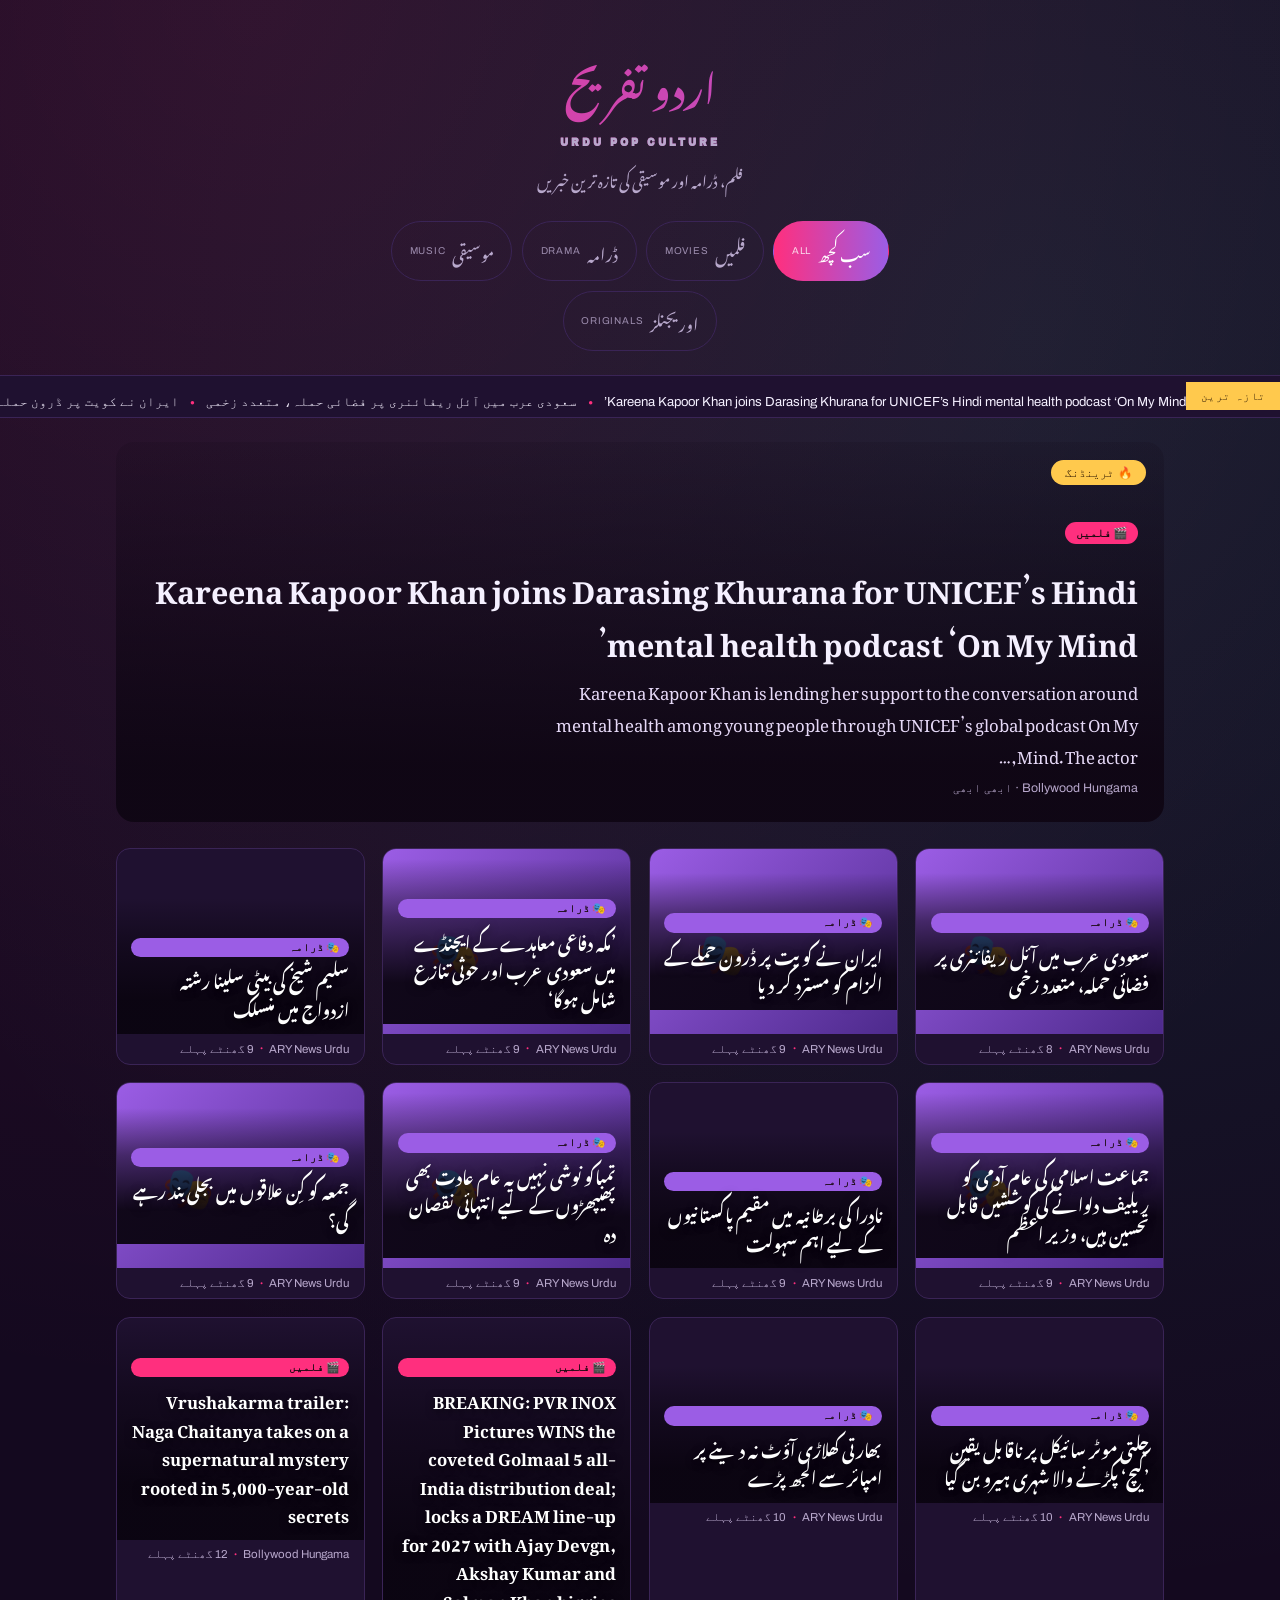
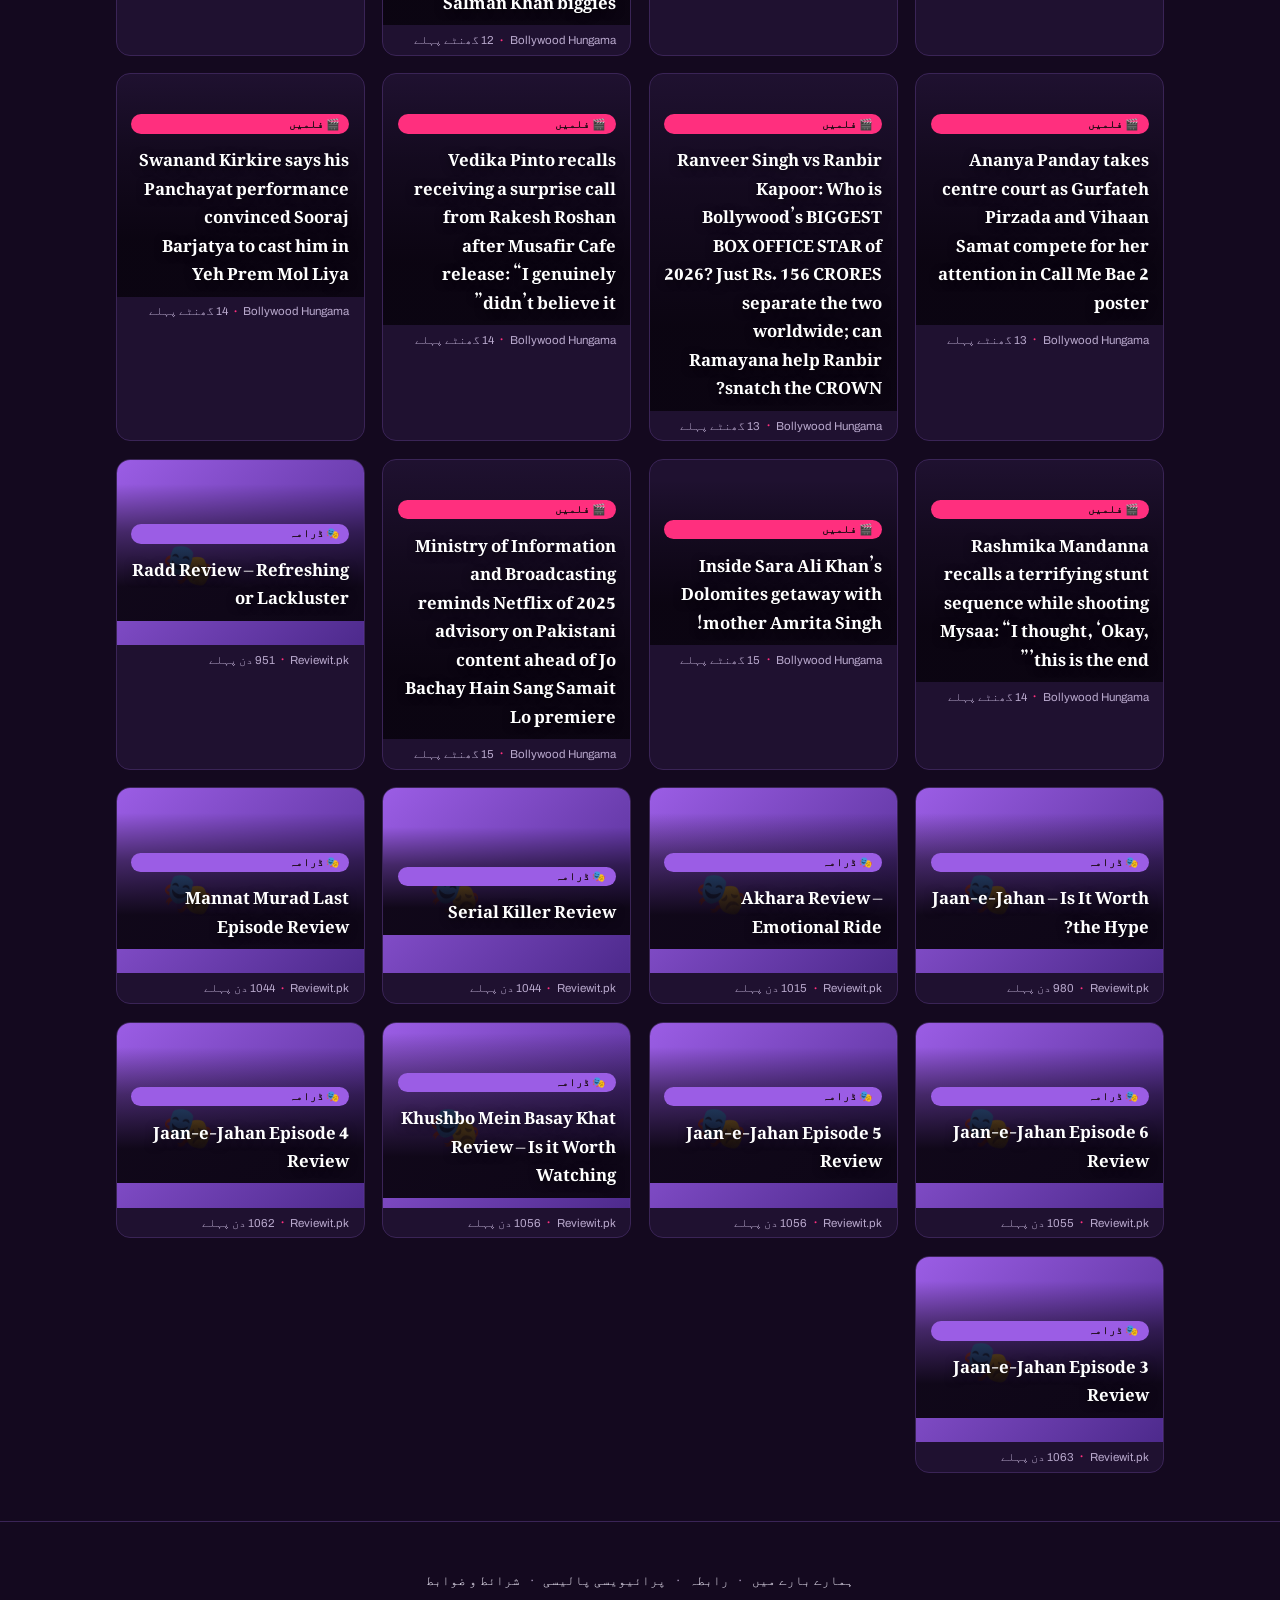
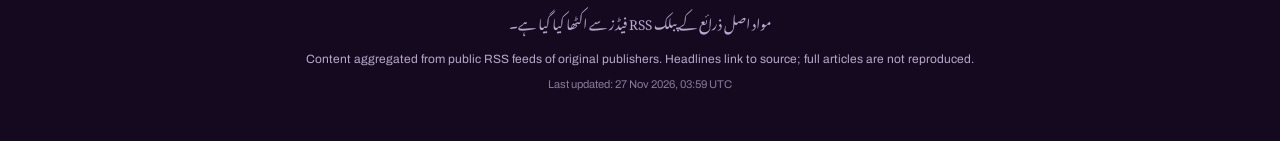
==== commit fb45bd85: "Auto-update site content" ====
--- a/docs/index.html
+++ b/docs/index.html
@@ -23,27 +23,45 @@
 <a class="tab" href="music.html"><span class="tab-urdu">موسیقی</span><span class="tab-en">Music</span></a>
 <a class="tab" href="originals.html"><span class="tab-urdu">اوریجنلز</span><span class="tab-en">Originals</span></a></nav>
 </header>
-<div class="ticker"><span class="ticker-label">تازہ ترین</span><div class="ticker-viewport"><div class="ticker-track"><a href="https://urdu.arynews.tv/airstrike-on-oil-refinery-in-saudi-arabia-jazan/" target="_blank" rel="noopener nofollow">سعودی عرب میں آئل ریفائنری پر فضائی حملہ، متعدد زخمی</a><span class="dot">●</span><a href="https://urdu.arynews.tv/iran-kuwait-drone-attack-26-11-2026/" target="_blank" rel="noopener nofollow">ایران نے کویت پر ڈرون حملے کے الزام کو مسترد کر دیا</a><span class="dot">●</span><a href="https://urdu.arynews.tv/khawaja-asif-mecca-defense-agreements-talk-iran-houthi-saudi-arabia/" target="_blank" rel="noopener nofollow">’مکہ دفاعی معاہدے کے ایجنڈے میں سعودی عرب اور حوثی تنازع شامل ہوگا‘</a><span class="dot">●</span><a href="https://urdu.arynews.tv/saleem-sheikh-daughter-saleena-tie-the-knot/" target="_blank" rel="noopener nofollow">سلیم شیخ کی بیٹی سلینا رشتہ ازدواج میں منسلک</a><span class="dot">●</span><a href="https://urdu.arynews.tv/ji-shehbaz-sharif-petrol-26-11-2026/" target="_blank" rel="noopener nofollow">جماعت اسلامی کی عام آدمی کو ریلیف دلوانے کی کوششیں قابل تحسین ہیں، وزیر اعظم</a><span class="dot">●</span><a href="https://urdu.arynews.tv/nadra-mobile-van-uk-several-cities/" target="_blank" rel="noopener nofollow">نادرا کی برطانیہ میں مقیم پاکستانیوں کے لیے اہم سہولت</a><span class="dot">●</span><a href="https://urdu.arynews.tv/five-daily-risks-that-can-damage-your-lungs/" target="_blank" rel="noopener nofollow">تمباکو نوشی نہیں یہ عام عادت بھی پھیپھڑوں کے لیے انتہائی نقصان دہ</a><span class="dot">●</span><a href="https://urdu.arynews.tv/sukkur-electric-power-company-limited-sepco-maintenance-shutdown/" target="_blank" rel="noopener nofollow">جمعہ کو کِن علاقوں میں بجلی بند رہے گی؟</a><span class="dot">●</span><a href="https://urdu.arynews.tv/airstrike-on-oil-refinery-in-saudi-arabia-jazan/" target="_blank" rel="noopener nofollow">سعودی عرب میں آئل ریفائنری پر فضائی حملہ، متعدد زخمی</a><span class="dot">●</span><a href="https://urdu.arynews.tv/iran-kuwait-drone-attack-26-11-2026/" target="_blank" rel="noopener nofollow">ایران نے کویت پر ڈرون حملے کے الزام کو مسترد کر دیا</a><span class="dot">●</span><a href="https://urdu.arynews.tv/khawaja-asif-mecca-defense-agreements-talk-iran-houthi-saudi-arabia/" target="_blank" rel="noopener nofollow">’مکہ دفاعی معاہدے کے ایجنڈے میں سعودی عرب اور حوثی تنازع شامل ہوگا‘</a><span class="dot">●</span><a href="https://urdu.arynews.tv/saleem-sheikh-daughter-saleena-tie-the-knot/" target="_blank" rel="noopener nofollow">سلیم شیخ کی بیٹی سلینا رشتہ ازدواج میں منسلک</a><span class="dot">●</span><a href="https://urdu.arynews.tv/ji-shehbaz-sharif-petrol-26-11-2026/" target="_blank" rel="noopener nofollow">جماعت اسلامی کی عام آدمی کو ریلیف دلوانے کی کوششیں قابل تحسین ہیں، وزیر اعظم</a><span class="dot">●</span><a href="https://urdu.arynews.tv/nadra-mobile-van-uk-several-cities/" target="_blank" rel="noopener nofollow">نادرا کی برطانیہ میں مقیم پاکستانیوں کے لیے اہم سہولت</a><span class="dot">●</span><a href="https://urdu.arynews.tv/five-daily-risks-that-can-damage-your-lungs/" target="_blank" rel="noopener nofollow">تمباکو نوشی نہیں یہ عام عادت بھی پھیپھڑوں کے لیے انتہائی نقصان دہ</a><span class="dot">●</span><a href="https://urdu.arynews.tv/sukkur-electric-power-company-limited-sepco-maintenance-shutdown/" target="_blank" rel="noopener nofollow">جمعہ کو کِن علاقوں میں بجلی بند رہے گی؟</a><span class="dot">●</span></div></div></div>
+<div class="ticker"><span class="ticker-label">تازہ ترین</span><div class="ticker-viewport"><div class="ticker-track"><a href="https://www.bollywoodhungama.com/news/bollywood/kareena-kapoor-khan-joins-darasing-khurana-for-unicefs-hindi-mental-health-podcast-on-my-mind/" target="_blank" rel="noopener nofollow">Kareena Kapoor Khan joins Darasing Khurana for UNICEF’s Hindi mental health podcast ‘On My Mind’</a><span class="dot">●</span><a href="https://urdu.arynews.tv/airstrike-on-oil-refinery-in-saudi-arabia-jazan/" target="_blank" rel="noopener nofollow">سعودی عرب میں آئل ریفائنری پر فضائی حملہ، متعدد زخمی</a><span class="dot">●</span><a href="https://urdu.arynews.tv/iran-kuwait-drone-attack-26-11-2026/" target="_blank" rel="noopener nofollow">ایران نے کویت پر ڈرون حملے کے الزام کو مسترد کر دیا</a><span class="dot">●</span><a href="https://urdu.arynews.tv/khawaja-asif-mecca-defense-agreements-talk-iran-houthi-saudi-arabia/" target="_blank" rel="noopener nofollow">’مکہ دفاعی معاہدے کے ایجنڈے میں سعودی عرب اور حوثی تنازع شامل ہوگا‘</a><span class="dot">●</span><a href="https://urdu.arynews.tv/saleem-sheikh-daughter-saleena-tie-the-knot/" target="_blank" rel="noopener nofollow">سلیم شیخ کی بیٹی سلینا رشتہ ازدواج میں منسلک</a><span class="dot">●</span><a href="https://urdu.arynews.tv/ji-shehbaz-sharif-petrol-26-11-2026/" target="_blank" rel="noopener nofollow">جماعت اسلامی کی عام آدمی کو ریلیف دلوانے کی کوششیں قابل تحسین ہیں، وزیر اعظم</a><span class="dot">●</span><a href="https://urdu.arynews.tv/nadra-mobile-van-uk-several-cities/" target="_blank" rel="noopener nofollow">نادرا کی برطانیہ میں مقیم پاکستانیوں کے لیے اہم سہولت</a><span class="dot">●</span><a href="https://urdu.arynews.tv/five-daily-risks-that-can-damage-your-lungs/" target="_blank" rel="noopener nofollow">تمباکو نوشی نہیں یہ عام عادت بھی پھیپھڑوں کے لیے انتہائی نقصان دہ</a><span class="dot">●</span><a href="https://www.bollywoodhungama.com/news/bollywood/kareena-kapoor-khan-joins-darasing-khurana-for-unicefs-hindi-mental-health-podcast-on-my-mind/" target="_blank" rel="noopener nofollow">Kareena Kapoor Khan joins Darasing Khurana for UNICEF’s Hindi mental health podcast ‘On My Mind’</a><span class="dot">●</span><a href="https://urdu.arynews.tv/airstrike-on-oil-refinery-in-saudi-arabia-jazan/" target="_blank" rel="noopener nofollow">سعودی عرب میں آئل ریفائنری پر فضائی حملہ، متعدد زخمی</a><span class="dot">●</span><a href="https://urdu.arynews.tv/iran-kuwait-drone-attack-26-11-2026/" target="_blank" rel="noopener nofollow">ایران نے کویت پر ڈرون حملے کے الزام کو مسترد کر دیا</a><span class="dot">●</span><a href="https://urdu.arynews.tv/khawaja-asif-mecca-defense-agreements-talk-iran-houthi-saudi-arabia/" target="_blank" rel="noopener nofollow">’مکہ دفاعی معاہدے کے ایجنڈے میں سعودی عرب اور حوثی تنازع شامل ہوگا‘</a><span class="dot">●</span><a href="https://urdu.arynews.tv/saleem-sheikh-daughter-saleena-tie-the-knot/" target="_blank" rel="noopener nofollow">سلیم شیخ کی بیٹی سلینا رشتہ ازدواج میں منسلک</a><span class="dot">●</span><a href="https://urdu.arynews.tv/ji-shehbaz-sharif-petrol-26-11-2026/" target="_blank" rel="noopener nofollow">جماعت اسلامی کی عام آدمی کو ریلیف دلوانے کی کوششیں قابل تحسین ہیں، وزیر اعظم</a><span class="dot">●</span><a href="https://urdu.arynews.tv/nadra-mobile-van-uk-several-cities/" target="_blank" rel="noopener nofollow">نادرا کی برطانیہ میں مقیم پاکستانیوں کے لیے اہم سہولت</a><span class="dot">●</span><a href="https://urdu.arynews.tv/five-daily-risks-that-can-damage-your-lungs/" target="_blank" rel="noopener nofollow">تمباکو نوشی نہیں یہ عام عادت بھی پھیپھڑوں کے لیے انتہائی نقصان دہ</a><span class="dot">●</span></div></div></div>
 <main>
 
-    <section class="hero" style="background-image:linear-gradient(135deg,#9b5de5,#4d2a8c)">
+    <section class="hero" style="background-image:linear-gradient(to top, rgba(15,6,20,0.97) 15%, rgba(15,6,20,0.55) 55%, rgba(15,6,20,0.15)), url('https://www.bollywoodhungama.com/wp-content/uploads/2026/11/620x450-27112026-1.jpg-1.jpeg')">
       <span class="ribbon">🔥 ٹرینڈنگ</span>
       <div class="hero-content">
-        <span class="chip" style="--c:#9b5de5">🎭 ڈرامہ</span>
-        <h1 class="hero-title"><a href="https://urdu.arynews.tv/airstrike-on-oil-refinery-in-saudi-arabia-jazan/" target="_blank" rel="noopener nofollow">سعودی عرب میں آئل ریفائنری پر فضائی حملہ، متعدد زخمی</a></h1>
-        <p class="hero-summary">سعودی عرب کے علاقے جازان میں آئل ریفائنری پر فضائی حملے کے بعد آگ بھڑک اٹھی۔ سعودی وزارت توانائی کے مطابق جازان ریفائنری پر حملے کے نتیجے میں لگنے والی آگ پر…</p>
-        <div class="hero-meta">ARY News Urdu · 2 گھنٹے پہلے</div>
+        <span class="chip" style="--c:#ff2f7e">🎬 فلمیں</span>
+        <h1 class="hero-title"><a href="https://www.bollywoodhungama.com/news/bollywood/kareena-kapoor-khan-joins-darasing-khurana-for-unicefs-hindi-mental-health-podcast-on-my-mind/" target="_blank" rel="noopener nofollow">Kareena Kapoor Khan joins Darasing Khurana for UNICEF’s Hindi mental health podcast ‘On My Mind’</a></h1>
+        <p class="hero-summary">Kareena Kapoor Khan is lending her support to the conversation around mental health among young people through UNICEF’s global podcast On My Mind. The actor,…</p>
+        <div class="hero-meta">Bollywood Hungama · ابھی ابھی</div>
       </div>
     </section>
 <div class="grid">
 
     <article class="tile">
+      <a class="tile-link" href="https://urdu.arynews.tv/airstrike-on-oil-refinery-in-saudi-arabia-jazan/" target="_blank" rel="noopener nofollow">
+        <div class="tile-media tile-media-fallback" style="background-image:linear-gradient(135deg,#9b5de5,#4d2a8c)">
+          <span class="tile-icon">🎭</span>
+          <div class="tile-scrim">
+            <span class="chip chip-sm" style="--c:#9b5de5">🎭 ڈرامہ</span>
+            
+            <h2 class="tile-title">سعودی عرب میں آئل ریفائنری پر فضائی حملہ، متعدد زخمی</h2>
+          </div>
+        </div>
+      </a>
+      <div class="tile-footer">
+        <span class="tile-source">ARY News Urdu</span>
+        <span class="tile-dot">•</span>
+        <span class="tile-time">8 گھنٹے پہلے</span>
+      </div>
+    </article>
+
+    <article class="tile">
       <a class="tile-link" href="https://urdu.arynews.tv/iran-kuwait-drone-attack-26-11-2026/" target="_blank" rel="noopener nofollow">
         <div class="tile-media tile-media-fallback" style="background-image:linear-gradient(135deg,#9b5de5,#4d2a8c)">
           <span class="tile-icon">🎭</span>
           <div class="tile-scrim">
             <span class="chip chip-sm" style="--c:#9b5de5">🎭 ڈرامہ</span>
-            <span class="badge-fresh">تازہ</span>
+            
             <h2 class="tile-title">ایران نے کویت پر ڈرون حملے کے الزام کو مسترد کر دیا</h2>
           </div>
         </div>
@@ -51,7 +69,7 @@
       <div class="tile-footer">
         <span class="tile-source">ARY News Urdu</span>
         <span class="tile-dot">•</span>
-        <span class="tile-time">2 گھنٹے پہلے</span>
+        <span class="tile-time">9 گھنٹے پہلے</span>
       </div>
     </article>
 
@@ -61,7 +79,7 @@
           <span class="tile-icon">🎭</span>
           <div class="tile-scrim">
             <span class="chip chip-sm" style="--c:#9b5de5">🎭 ڈرامہ</span>
-            <span class="badge-fresh">تازہ</span>
+            
             <h2 class="tile-title">’مکہ دفاعی معاہدے کے ایجنڈے میں سعودی عرب اور حوثی تنازع شامل ہوگا‘</h2>
           </div>
         </div>
@@ -69,7 +87,7 @@
       <div class="tile-footer">
         <span class="tile-source">ARY News Urdu</span>
         <span class="tile-dot">•</span>
-        <span class="tile-time">2 گھنٹے پہلے</span>
+        <span class="tile-time">9 گھنٹے پہلے</span>
       </div>
     </article>
 
@@ -79,7 +97,7 @@
           
           <div class="tile-scrim">
             <span class="chip chip-sm" style="--c:#9b5de5">🎭 ڈرامہ</span>
-            <span class="badge-fresh">تازہ</span>
+            
             <h2 class="tile-title">سلیم شیخ کی بیٹی سلینا رشتہ ازدواج میں منسلک</h2>
           </div>
         </div>
@@ -87,7 +105,7 @@
       <div class="tile-footer">
         <span class="tile-source">ARY News Urdu</span>
         <span class="tile-dot">•</span>
-        <span class="tile-time">2 گھنٹے پہلے</span>
+        <span class="tile-time">9 گھنٹے پہلے</span>
       </div>
     </article>
 
@@ -97,7 +115,7 @@
           <span class="tile-icon">🎭</span>
           <div class="tile-scrim">
             <span class="chip chip-sm" style="--c:#9b5de5">🎭 ڈرامہ</span>
-            <span class="badge-fresh">تازہ</span>
+            
             <h2 class="tile-title">جماعت اسلامی کی عام آدمی کو ریلیف دلوانے کی کوششیں قابل تحسین ہیں، وزیر اعظم</h2>
           </div>
         </div>
@@ -105,7 +123,7 @@
       <div class="tile-footer">
         <span class="tile-source">ARY News Urdu</span>
         <span class="tile-dot">•</span>
-        <span class="tile-time">2 گھنٹے پہلے</span>
+        <span class="tile-time">9 گھنٹے پہلے</span>
       </div>
     </article>
 
@@ -115,7 +133,7 @@
           
           <div class="tile-scrim">
             <span class="chip chip-sm" style="--c:#9b5de5">🎭 ڈرامہ</span>
-            <span class="badge-fresh">تازہ</span>
+            
             <h2 class="tile-title">نادرا کی برطانیہ میں مقیم پاکستانیوں کے لیے اہم سہولت</h2>
           </div>
         </div>
@@ -123,7 +141,7 @@
       <div class="tile-footer">
         <span class="tile-source">ARY News Urdu</span>
         <span class="tile-dot">•</span>
-        <span class="tile-time">2 گھنٹے پہلے</span>
+        <span class="tile-time">9 گھنٹے پہلے</span>
       </div>
     </article>
 
@@ -133,7 +151,7 @@
           <span class="tile-icon">🎭</span>
           <div class="tile-scrim">
             <span class="chip chip-sm" style="--c:#9b5de5">🎭 ڈرامہ</span>
-            <span class="badge-fresh">تازہ</span>
+            
             <h2 class="tile-title">تمباکو نوشی نہیں یہ عام عادت بھی پھیپھڑوں کے لیے انتہائی نقصان دہ</h2>
           </div>
         </div>
@@ -141,7 +159,7 @@
       <div class="tile-footer">
         <span class="tile-source">ARY News Urdu</span>
         <span class="tile-dot">•</span>
-        <span class="tile-time">2 گھنٹے پہلے</span>
+        <span class="tile-time">9 گھنٹے پہلے</span>
       </div>
     </article>
 
@@ -151,7 +169,7 @@
           <span class="tile-icon">🎭</span>
           <div class="tile-scrim">
             <span class="chip chip-sm" style="--c:#9b5de5">🎭 ڈرامہ</span>
-            <span class="badge-fresh">تازہ</span>
+            
             <h2 class="tile-title">جمعہ کو کِن علاقوں میں بجلی بند رہے گی؟</h2>
           </div>
         </div>
@@ -159,7 +177,7 @@
       <div class="tile-footer">
         <span class="tile-source">ARY News Urdu</span>
         <span class="tile-dot">•</span>
-        <span class="tile-time">2 گھنٹے پہلے</span>
+        <span class="tile-time">9 گھنٹے پہلے</span>
       </div>
     </article>
 
@@ -177,7 +195,7 @@
       <div class="tile-footer">
         <span class="tile-source">ARY News Urdu</span>
         <span class="tile-dot">•</span>
-        <span class="tile-time">3 گھنٹے پہلے</span>
+        <span class="tile-time">10 گھنٹے پہلے</span>
       </div>
     </article>
 
@@ -195,7 +213,7 @@
       <div class="tile-footer">
         <span class="tile-source">ARY News Urdu</span>
         <span class="tile-dot">•</span>
-        <span class="tile-time">3 گھنٹے پہلے</span>
+        <span class="tile-time">10 گھنٹے پہلے</span>
       </div>
     </article>
 
@@ -213,7 +231,7 @@
       <div class="tile-footer">
         <span class="tile-source">Bollywood Hungama</span>
         <span class="tile-dot">•</span>
-        <span class="tile-time">5 گھنٹے پہلے</span>
+        <span class="tile-time">12 گھنٹے پہلے</span>
       </div>
     </article>
 
@@ -231,7 +249,7 @@
       <div class="tile-footer">
         <span class="tile-source">Bollywood Hungama</span>
         <span class="tile-dot">•</span>
-        <span class="tile-time">6 گھنٹے پہلے</span>
+        <span class="tile-time">12 گھنٹے پہلے</span>
       </div>
     </article>
 
@@ -249,7 +267,7 @@
       <div class="tile-footer">
         <span class="tile-source">Bollywood Hungama</span>
         <span class="tile-dot">•</span>
-        <span class="tile-time">6 گھنٹے پہلے</span>
+        <span class="tile-time">13 گھنٹے پہلے</span>
       </div>
     </article>
 
@@ -267,7 +285,7 @@
       <div class="tile-footer">
         <span class="tile-source">Bollywood Hungama</span>
         <span class="tile-dot">•</span>
-        <span class="tile-time">6 گھنٹے پہلے</span>
+        <span class="tile-time">13 گھنٹے پہلے</span>
       </div>
     </article>
 
@@ -285,7 +303,7 @@
       <div class="tile-footer">
         <span class="tile-source">Bollywood Hungama</span>
         <span class="tile-dot">•</span>
-        <span class="tile-time">7 گھنٹے پہلے</span>
+        <span class="tile-time">14 گھنٹے پہلے</span>
       </div>
     </article>
 
@@ -303,7 +321,7 @@
       <div class="tile-footer">
         <span class="tile-source">Bollywood Hungama</span>
         <span class="tile-dot">•</span>
-        <span class="tile-time">7 گھنٹے پہلے</span>
+        <span class="tile-time">14 گھنٹے پہلے</span>
       </div>
     </article>
 
@@ -321,7 +339,7 @@
       <div class="tile-footer">
         <span class="tile-source">Bollywood Hungama</span>
         <span class="tile-dot">•</span>
-        <span class="tile-time">8 گھنٹے پہلے</span>
+        <span class="tile-time">14 گھنٹے پہلے</span>
       </div>
     </article>
 
@@ -339,7 +357,7 @@
       <div class="tile-footer">
         <span class="tile-source">Bollywood Hungama</span>
         <span class="tile-dot">•</span>
-        <span class="tile-time">8 گھنٹے پہلے</span>
+        <span class="tile-time">15 گھنٹے پہلے</span>
       </div>
     </article>
 
@@ -357,25 +375,7 @@
       <div class="tile-footer">
         <span class="tile-source">Bollywood Hungama</span>
         <span class="tile-dot">•</span>
-        <span class="tile-time">8 گھنٹے پہلے</span>
-      </div>
-    </article>
-
-    <article class="tile">
-      <a class="tile-link" href="https://www.bollywoodhungama.com/news/features/arnab-dutta-on-composing-awadh-ke-ram-chale-for-ranbir-kapoors-ramayana-the-love-for-the-song-is-beyond-what-i-had-imagined/" target="_blank" rel="noopener nofollow">
-        <div class="tile-media" style="background-image:url('https://www.bollywoodhungama.com/wp-content/uploads/2026/11/Arnab-Dutta-on-composing-‘Awadh-Ke-Ram-Chale-for-Ranbir-Kapoors-news.jpeg')">
-          
-          <div class="tile-scrim">
-            <span class="chip chip-sm" style="--c:#ff2f7e">🎬 فلمیں</span>
-            
-            <h2 class="tile-title">Arnab Dutta on composing ‘Awadh Ke Ram Chale’ for Ranbir Kapoor’s Ramayana: “The love for the song is beyond what I had imagined”</h2>
-          </div>
-        </div>
-      </a>
-      <div class="tile-footer">
-        <span class="tile-source">Bollywood Hungama</span>
-        <span class="tile-dot">•</span>
-        <span class="tile-time">9 گھنٹے پہلے</span>
+        <span class="tile-time">15 گھنٹے پہلے</span>
       </div>
     </article>
 
@@ -564,7 +564,7 @@
   <p class="footer-links"><a href="about.html">ہمارے بارے میں</a> · <a href="contact.html">رابطہ</a> · <a href="privacy.html">پرائیویسی پالیسی</a> · <a href="terms.html">شرائط و ضوابط</a></p>
   <p>مواد اصل ذرائع کے پبلک RSS فیڈز سے اکٹھا کیا گیا ہے۔</p>
   <p class="footer-en">Content aggregated from public RSS feeds of original publishers. Headlines link to source; full articles are not reproduced.</p>
-  <p class="updated">Last updated: 26 Nov 2026, 21:12 UTC</p>
+  <p class="updated">Last updated: 27 Nov 2026, 03:59 UTC</p>
 </footer>
 </body>
 </html>
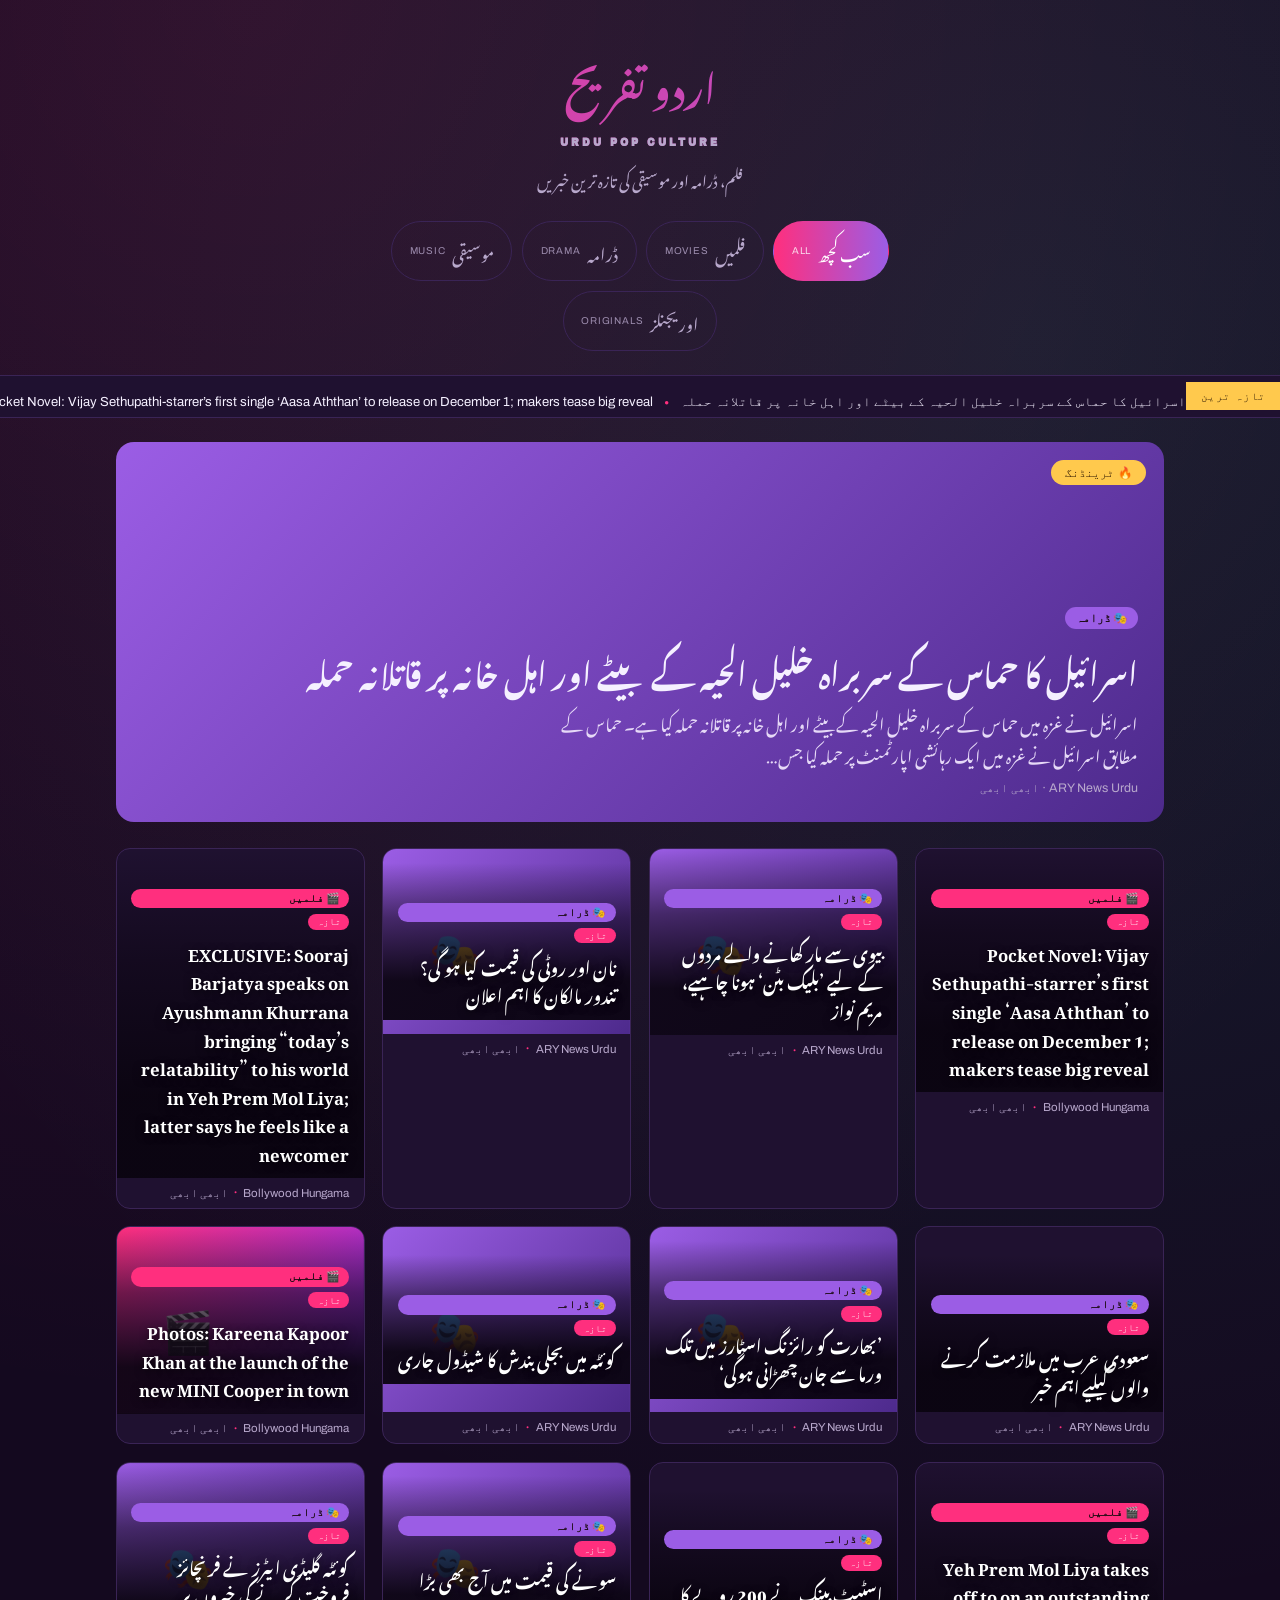
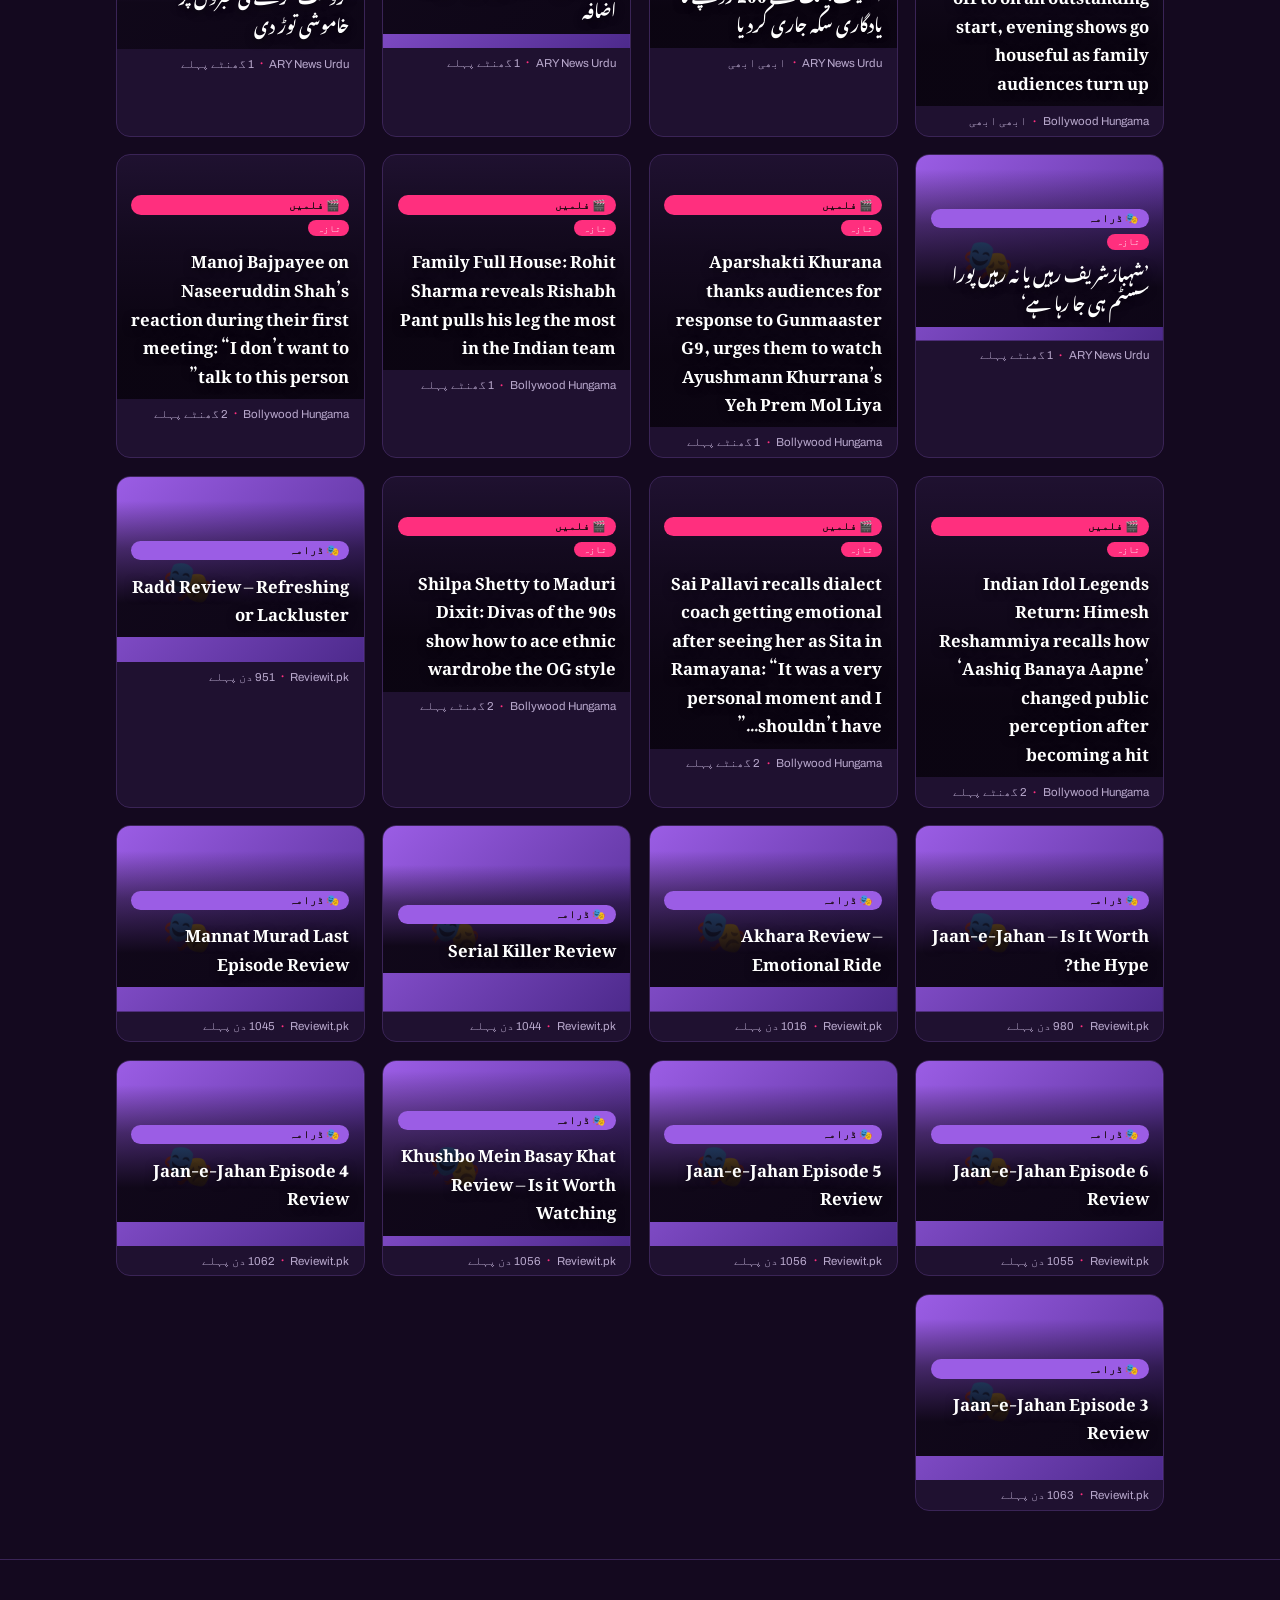
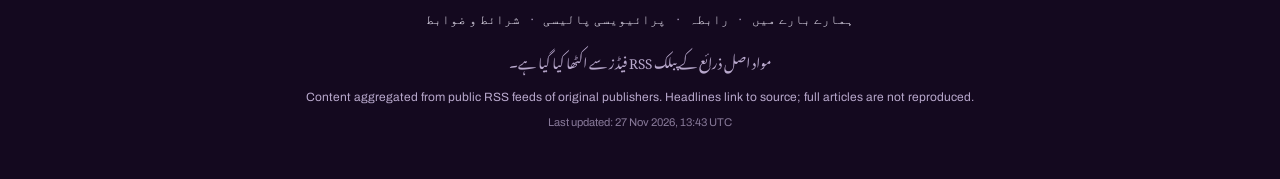
==== commit 2ef975c0: "Auto-update site content" ====
--- a/docs/index.html
+++ b/docs/index.html
@@ -23,359 +23,359 @@
 <a class="tab" href="music.html"><span class="tab-urdu">موسیقی</span><span class="tab-en">Music</span></a>
 <a class="tab" href="originals.html"><span class="tab-urdu">اوریجنلز</span><span class="tab-en">Originals</span></a></nav>
 </header>
-<div class="ticker"><span class="ticker-label">تازہ ترین</span><div class="ticker-viewport"><div class="ticker-track"><a href="https://www.bollywoodhungama.com/news/bollywood/kareena-kapoor-khan-joins-darasing-khurana-for-unicefs-hindi-mental-health-podcast-on-my-mind/" target="_blank" rel="noopener nofollow">Kareena Kapoor Khan joins Darasing Khurana for UNICEF’s Hindi mental health podcast ‘On My Mind’</a><span class="dot">●</span><a href="https://urdu.arynews.tv/airstrike-on-oil-refinery-in-saudi-arabia-jazan/" target="_blank" rel="noopener nofollow">سعودی عرب میں آئل ریفائنری پر فضائی حملہ، متعدد زخمی</a><span class="dot">●</span><a href="https://urdu.arynews.tv/iran-kuwait-drone-attack-26-11-2026/" target="_blank" rel="noopener nofollow">ایران نے کویت پر ڈرون حملے کے الزام کو مسترد کر دیا</a><span class="dot">●</span><a href="https://urdu.arynews.tv/khawaja-asif-mecca-defense-agreements-talk-iran-houthi-saudi-arabia/" target="_blank" rel="noopener nofollow">’مکہ دفاعی معاہدے کے ایجنڈے میں سعودی عرب اور حوثی تنازع شامل ہوگا‘</a><span class="dot">●</span><a href="https://urdu.arynews.tv/saleem-sheikh-daughter-saleena-tie-the-knot/" target="_blank" rel="noopener nofollow">سلیم شیخ کی بیٹی سلینا رشتہ ازدواج میں منسلک</a><span class="dot">●</span><a href="https://urdu.arynews.tv/ji-shehbaz-sharif-petrol-26-11-2026/" target="_blank" rel="noopener nofollow">جماعت اسلامی کی عام آدمی کو ریلیف دلوانے کی کوششیں قابل تحسین ہیں، وزیر اعظم</a><span class="dot">●</span><a href="https://urdu.arynews.tv/nadra-mobile-van-uk-several-cities/" target="_blank" rel="noopener nofollow">نادرا کی برطانیہ میں مقیم پاکستانیوں کے لیے اہم سہولت</a><span class="dot">●</span><a href="https://urdu.arynews.tv/five-daily-risks-that-can-damage-your-lungs/" target="_blank" rel="noopener nofollow">تمباکو نوشی نہیں یہ عام عادت بھی پھیپھڑوں کے لیے انتہائی نقصان دہ</a><span class="dot">●</span><a href="https://www.bollywoodhungama.com/news/bollywood/kareena-kapoor-khan-joins-darasing-khurana-for-unicefs-hindi-mental-health-podcast-on-my-mind/" target="_blank" rel="noopener nofollow">Kareena Kapoor Khan joins Darasing Khurana for UNICEF’s Hindi mental health podcast ‘On My Mind’</a><span class="dot">●</span><a href="https://urdu.arynews.tv/airstrike-on-oil-refinery-in-saudi-arabia-jazan/" target="_blank" rel="noopener nofollow">سعودی عرب میں آئل ریفائنری پر فضائی حملہ، متعدد زخمی</a><span class="dot">●</span><a href="https://urdu.arynews.tv/iran-kuwait-drone-attack-26-11-2026/" target="_blank" rel="noopener nofollow">ایران نے کویت پر ڈرون حملے کے الزام کو مسترد کر دیا</a><span class="dot">●</span><a href="https://urdu.arynews.tv/khawaja-asif-mecca-defense-agreements-talk-iran-houthi-saudi-arabia/" target="_blank" rel="noopener nofollow">’مکہ دفاعی معاہدے کے ایجنڈے میں سعودی عرب اور حوثی تنازع شامل ہوگا‘</a><span class="dot">●</span><a href="https://urdu.arynews.tv/saleem-sheikh-daughter-saleena-tie-the-knot/" target="_blank" rel="noopener nofollow">سلیم شیخ کی بیٹی سلینا رشتہ ازدواج میں منسلک</a><span class="dot">●</span><a href="https://urdu.arynews.tv/ji-shehbaz-sharif-petrol-26-11-2026/" target="_blank" rel="noopener nofollow">جماعت اسلامی کی عام آدمی کو ریلیف دلوانے کی کوششیں قابل تحسین ہیں، وزیر اعظم</a><span class="dot">●</span><a href="https://urdu.arynews.tv/nadra-mobile-van-uk-several-cities/" target="_blank" rel="noopener nofollow">نادرا کی برطانیہ میں مقیم پاکستانیوں کے لیے اہم سہولت</a><span class="dot">●</span><a href="https://urdu.arynews.tv/five-daily-risks-that-can-damage-your-lungs/" target="_blank" rel="noopener nofollow">تمباکو نوشی نہیں یہ عام عادت بھی پھیپھڑوں کے لیے انتہائی نقصان دہ</a><span class="dot">●</span></div></div></div>
+<div class="ticker"><span class="ticker-label">تازہ ترین</span><div class="ticker-viewport"><div class="ticker-track"><a href="https://urdu.arynews.tv/israel-strikes-hamas-leader-khalil-al-hayyas-son/" target="_blank" rel="noopener nofollow">اسرائیل کا حماس کے سربراہ خلیل الحیہ کے بیٹے اور اہل خانہ پر قاتلانہ حملہ</a><span class="dot">●</span><a href="https://www.bollywoodhungama.com/news/south-cinema/pocket-novel-vijay-sethupathi-starrers-first-single-aasa-aththan-to-release-on-december-1-makers-tease-big-reveal/" target="_blank" rel="noopener nofollow">Pocket Novel: Vijay Sethupathi-starrer’s first single ‘Aasa Aththan’ to release on December 1; makers tease big reveal</a><span class="dot">●</span><a href="https://urdu.arynews.tv/maryam-nawaz-mens-black-button/" target="_blank" rel="noopener nofollow">بیوی سے مار کھانے والے مردوں کے لیے ’بلیک بٹن‘ ہونا چاہیے، مریم نواز</a><span class="dot">●</span><a href="https://urdu.arynews.tv/flour-roti-price-in-pakistan-lahore/" target="_blank" rel="noopener nofollow">نان اور روٹی کی قیمت کیا ہو گی؟ تندور مالکان کا اہم اعلان</a><span class="dot">●</span><a href="https://www.bollywoodhungama.com/news/features/exclusive-sooraj-barjatya-speaks-on-ayushmann-khurrana-bringing-todays-relatability-to-his-world-in-yeh-prem-mol-liya-latter-says-he-feels-like-a-newcomer/" target="_blank" rel="noopener nofollow">EXCLUSIVE: Sooraj Barjatya speaks on Ayushmann Khurrana bringing “today’s relatability” to his world in Yeh Prem Mol Liya; latter says he feels like a newcomer</a><span class="dot">●</span><a href="https://urdu.arynews.tv/saudi-arabia-labor-law-for-foreign-workers/" target="_blank" rel="noopener nofollow">سعودی عرب میں ملازمت کرنے والوں کیلیے اہم خبر</a><span class="dot">●</span><a href="https://urdu.arynews.tv/kamran-akmal-advice-to-bcci-remove-tilak-verma-rising-stars-captaincy/" target="_blank" rel="noopener nofollow">’بھارت کو رائزنگ اسٹارز میں تلک ورما سے جان چھڑانی ہوگی‘</a><span class="dot">●</span><a href="https://urdu.arynews.tv/quetta-electric-supply-company-qesco-shutdown-shedule/" target="_blank" rel="noopener nofollow">کوئٹہ میں بجلی بندش کا شیڈول جاری</a><span class="dot">●</span><a href="https://urdu.arynews.tv/israel-strikes-hamas-leader-khalil-al-hayyas-son/" target="_blank" rel="noopener nofollow">اسرائیل کا حماس کے سربراہ خلیل الحیہ کے بیٹے اور اہل خانہ پر قاتلانہ حملہ</a><span class="dot">●</span><a href="https://www.bollywoodhungama.com/news/south-cinema/pocket-novel-vijay-sethupathi-starrers-first-single-aasa-aththan-to-release-on-december-1-makers-tease-big-reveal/" target="_blank" rel="noopener nofollow">Pocket Novel: Vijay Sethupathi-starrer’s first single ‘Aasa Aththan’ to release on December 1; makers tease big reveal</a><span class="dot">●</span><a href="https://urdu.arynews.tv/maryam-nawaz-mens-black-button/" target="_blank" rel="noopener nofollow">بیوی سے مار کھانے والے مردوں کے لیے ’بلیک بٹن‘ ہونا چاہیے، مریم نواز</a><span class="dot">●</span><a href="https://urdu.arynews.tv/flour-roti-price-in-pakistan-lahore/" target="_blank" rel="noopener nofollow">نان اور روٹی کی قیمت کیا ہو گی؟ تندور مالکان کا اہم اعلان</a><span class="dot">●</span><a href="https://www.bollywoodhungama.com/news/features/exclusive-sooraj-barjatya-speaks-on-ayushmann-khurrana-bringing-todays-relatability-to-his-world-in-yeh-prem-mol-liya-latter-says-he-feels-like-a-newcomer/" target="_blank" rel="noopener nofollow">EXCLUSIVE: Sooraj Barjatya speaks on Ayushmann Khurrana bringing “today’s relatability” to his world in Yeh Prem Mol Liya; latter says he feels like a newcomer</a><span class="dot">●</span><a href="https://urdu.arynews.tv/saudi-arabia-labor-law-for-foreign-workers/" target="_blank" rel="noopener nofollow">سعودی عرب میں ملازمت کرنے والوں کیلیے اہم خبر</a><span class="dot">●</span><a href="https://urdu.arynews.tv/kamran-akmal-advice-to-bcci-remove-tilak-verma-rising-stars-captaincy/" target="_blank" rel="noopener nofollow">’بھارت کو رائزنگ اسٹارز میں تلک ورما سے جان چھڑانی ہوگی‘</a><span class="dot">●</span><a href="https://urdu.arynews.tv/quetta-electric-supply-company-qesco-shutdown-shedule/" target="_blank" rel="noopener nofollow">کوئٹہ میں بجلی بندش کا شیڈول جاری</a><span class="dot">●</span></div></div></div>
 <main>
 
-    <section class="hero" style="background-image:linear-gradient(to top, rgba(15,6,20,0.97) 15%, rgba(15,6,20,0.55) 55%, rgba(15,6,20,0.15)), url('https://www.bollywoodhungama.com/wp-content/uploads/2026/11/620x450-27112026-1.jpg-1.jpeg')">
+    <section class="hero" style="background-image:linear-gradient(135deg,#9b5de5,#4d2a8c)">
       <span class="ribbon">🔥 ٹرینڈنگ</span>
       <div class="hero-content">
-        <span class="chip" style="--c:#ff2f7e">🎬 فلمیں</span>
-        <h1 class="hero-title"><a href="https://www.bollywoodhungama.com/news/bollywood/kareena-kapoor-khan-joins-darasing-khurana-for-unicefs-hindi-mental-health-podcast-on-my-mind/" target="_blank" rel="noopener nofollow">Kareena Kapoor Khan joins Darasing Khurana for UNICEF’s Hindi mental health podcast ‘On My Mind’</a></h1>
-        <p class="hero-summary">Kareena Kapoor Khan is lending her support to the conversation around mental health among young people through UNICEF’s global podcast On My Mind. The actor,…</p>
-        <div class="hero-meta">Bollywood Hungama · ابھی ابھی</div>
+        <span class="chip" style="--c:#9b5de5">🎭 ڈرامہ</span>
+        <h1 class="hero-title"><a href="https://urdu.arynews.tv/israel-strikes-hamas-leader-khalil-al-hayyas-son/" target="_blank" rel="noopener nofollow">اسرائیل کا حماس کے سربراہ خلیل الحیہ کے بیٹے اور اہل خانہ پر قاتلانہ حملہ</a></h1>
+        <p class="hero-summary">اسرائیل نے غزہ میں حماس کے سربراہ خلیل الحیہ کے بیٹے اور اہل خانہ پر قاتلانہ حملہ کیا ہے۔ حماس کے مطابق اسرائیل نے غزہ میں ایک رہائشی اپارٹمنٹ پر حملہ کیا جس…</p>
+        <div class="hero-meta">ARY News Urdu · ابھی ابھی</div>
       </div>
     </section>
 <div class="grid">
 
     <article class="tile">
-      <a class="tile-link" href="https://urdu.arynews.tv/airstrike-on-oil-refinery-in-saudi-arabia-jazan/" target="_blank" rel="noopener nofollow">
-        <div class="tile-media tile-media-fallback" style="background-image:linear-gradient(135deg,#9b5de5,#4d2a8c)">
-          <span class="tile-icon">🎭</span>
-          <div class="tile-scrim">
-            <span class="chip chip-sm" style="--c:#9b5de5">🎭 ڈرامہ</span>
-            
-            <h2 class="tile-title">سعودی عرب میں آئل ریفائنری پر فضائی حملہ، متعدد زخمی</h2>
-          </div>
-        </div>
-      </a>
-      <div class="tile-footer">
-        <span class="tile-source">ARY News Urdu</span>
-        <span class="tile-dot">•</span>
-        <span class="tile-time">8 گھنٹے پہلے</span>
-      </div>
-    </article>
-
-    <article class="tile">
-      <a class="tile-link" href="https://urdu.arynews.tv/iran-kuwait-drone-attack-26-11-2026/" target="_blank" rel="noopener nofollow">
-        <div class="tile-media tile-media-fallback" style="background-image:linear-gradient(135deg,#9b5de5,#4d2a8c)">
-          <span class="tile-icon">🎭</span>
-          <div class="tile-scrim">
-            <span class="chip chip-sm" style="--c:#9b5de5">🎭 ڈرامہ</span>
-            
-            <h2 class="tile-title">ایران نے کویت پر ڈرون حملے کے الزام کو مسترد کر دیا</h2>
-          </div>
-        </div>
-      </a>
-      <div class="tile-footer">
-        <span class="tile-source">ARY News Urdu</span>
-        <span class="tile-dot">•</span>
-        <span class="tile-time">9 گھنٹے پہلے</span>
-      </div>
-    </article>
-
-    <article class="tile">
-      <a class="tile-link" href="https://urdu.arynews.tv/khawaja-asif-mecca-defense-agreements-talk-iran-houthi-saudi-arabia/" target="_blank" rel="noopener nofollow">
-        <div class="tile-media tile-media-fallback" style="background-image:linear-gradient(135deg,#9b5de5,#4d2a8c)">
-          <span class="tile-icon">🎭</span>
-          <div class="tile-scrim">
-            <span class="chip chip-sm" style="--c:#9b5de5">🎭 ڈرامہ</span>
-            
-            <h2 class="tile-title">’مکہ دفاعی معاہدے کے ایجنڈے میں سعودی عرب اور حوثی تنازع شامل ہوگا‘</h2>
-          </div>
-        </div>
-      </a>
-      <div class="tile-footer">
-        <span class="tile-source">ARY News Urdu</span>
-        <span class="tile-dot">•</span>
-        <span class="tile-time">9 گھنٹے پہلے</span>
-      </div>
-    </article>
-
-    <article class="tile">
-      <a class="tile-link" href="https://urdu.arynews.tv/saleem-sheikh-daughter-saleena-tie-the-knot/" target="_blank" rel="noopener nofollow">
-        <div class="tile-media" style="background-image:url('https://urdu.arynews.tv/wp-content/uploads/2026/11/1-5.jpg')">
-          
-          <div class="tile-scrim">
-            <span class="chip chip-sm" style="--c:#9b5de5">🎭 ڈرامہ</span>
-            
-            <h2 class="tile-title">سلیم شیخ کی بیٹی سلینا رشتہ ازدواج میں منسلک</h2>
-          </div>
-        </div>
-      </a>
-      <div class="tile-footer">
-        <span class="tile-source">ARY News Urdu</span>
-        <span class="tile-dot">•</span>
-        <span class="tile-time">9 گھنٹے پہلے</span>
-      </div>
-    </article>
-
-    <article class="tile">
-      <a class="tile-link" href="https://urdu.arynews.tv/ji-shehbaz-sharif-petrol-26-11-2026/" target="_blank" rel="noopener nofollow">
-        <div class="tile-media tile-media-fallback" style="background-image:linear-gradient(135deg,#9b5de5,#4d2a8c)">
-          <span class="tile-icon">🎭</span>
-          <div class="tile-scrim">
-            <span class="chip chip-sm" style="--c:#9b5de5">🎭 ڈرامہ</span>
-            
-            <h2 class="tile-title">جماعت اسلامی کی عام آدمی کو ریلیف دلوانے کی کوششیں قابل تحسین ہیں، وزیر اعظم</h2>
-          </div>
-        </div>
-      </a>
-      <div class="tile-footer">
-        <span class="tile-source">ARY News Urdu</span>
-        <span class="tile-dot">•</span>
-        <span class="tile-time">9 گھنٹے پہلے</span>
-      </div>
-    </article>
-
-    <article class="tile">
-      <a class="tile-link" href="https://urdu.arynews.tv/nadra-mobile-van-uk-several-cities/" target="_blank" rel="noopener nofollow">
-        <div class="tile-media" style="background-image:url('https://urdu.arynews.tv/wp-content/uploads/2026/11/nadra-7.jpg')">
-          
-          <div class="tile-scrim">
-            <span class="chip chip-sm" style="--c:#9b5de5">🎭 ڈرامہ</span>
-            
-            <h2 class="tile-title">نادرا کی برطانیہ میں مقیم پاکستانیوں کے لیے اہم سہولت</h2>
-          </div>
-        </div>
-      </a>
-      <div class="tile-footer">
-        <span class="tile-source">ARY News Urdu</span>
-        <span class="tile-dot">•</span>
-        <span class="tile-time">9 گھنٹے پہلے</span>
-      </div>
-    </article>
-
-    <article class="tile">
-      <a class="tile-link" href="https://urdu.arynews.tv/five-daily-risks-that-can-damage-your-lungs/" target="_blank" rel="noopener nofollow">
-        <div class="tile-media tile-media-fallback" style="background-image:linear-gradient(135deg,#9b5de5,#4d2a8c)">
-          <span class="tile-icon">🎭</span>
-          <div class="tile-scrim">
-            <span class="chip chip-sm" style="--c:#9b5de5">🎭 ڈرامہ</span>
-            
-            <h2 class="tile-title">تمباکو نوشی نہیں یہ عام عادت بھی پھیپھڑوں کے لیے انتہائی نقصان دہ</h2>
-          </div>
-        </div>
-      </a>
-      <div class="tile-footer">
-        <span class="tile-source">ARY News Urdu</span>
-        <span class="tile-dot">•</span>
-        <span class="tile-time">9 گھنٹے پہلے</span>
-      </div>
-    </article>
-
-    <article class="tile">
-      <a class="tile-link" href="https://urdu.arynews.tv/sukkur-electric-power-company-limited-sepco-maintenance-shutdown/" target="_blank" rel="noopener nofollow">
-        <div class="tile-media tile-media-fallback" style="background-image:linear-gradient(135deg,#9b5de5,#4d2a8c)">
-          <span class="tile-icon">🎭</span>
-          <div class="tile-scrim">
-            <span class="chip chip-sm" style="--c:#9b5de5">🎭 ڈرامہ</span>
-            
-            <h2 class="tile-title">جمعہ کو کِن علاقوں میں بجلی بند رہے گی؟</h2>
-          </div>
-        </div>
-      </a>
-      <div class="tile-footer">
-        <span class="tile-source">ARY News Urdu</span>
-        <span class="tile-dot">•</span>
-        <span class="tile-time">9 گھنٹے پہلے</span>
-      </div>
-    </article>
-
-    <article class="tile">
-      <a class="tile-link" href="https://urdu.arynews.tv/mehran-swat-league-viral-motorcycle-catch/" target="_blank" rel="noopener nofollow">
-        <div class="tile-media" style="background-image:url('https://s.w.org/images/core/emoji/17.0.2/72x72/1f923.png')">
-          
-          <div class="tile-scrim">
-            <span class="chip chip-sm" style="--c:#9b5de5">🎭 ڈرامہ</span>
-            
-            <h2 class="tile-title">چلتی موٹر سائیکل پر ناقابل یقین ’کیچ‘ پکڑنے والا شہری ہیرو بن گیا</h2>
-          </div>
-        </div>
-      </a>
-      <div class="tile-footer">
-        <span class="tile-source">ARY News Urdu</span>
-        <span class="tile-dot">•</span>
-        <span class="tile-time">10 گھنٹے پہلے</span>
-      </div>
-    </article>
-
-    <article class="tile">
-      <a class="tile-link" href="https://urdu.arynews.tv/india-a-players-argue-with-umpire-after-lbw-appeal-against-lasith-croospulle/" target="_blank" rel="noopener nofollow">
-        <div class="tile-media" style="background-image:url('https://s.w.org/images/core/emoji/17.0.2/72x72/1f6a8.png')">
-          
-          <div class="tile-scrim">
-            <span class="chip chip-sm" style="--c:#9b5de5">🎭 ڈرامہ</span>
-            
-            <h2 class="tile-title">بھارتی کھلاڑی آؤٹ نہ دینے پر امپائر سے الجھ پڑے</h2>
-          </div>
-        </div>
-      </a>
-      <div class="tile-footer">
-        <span class="tile-source">ARY News Urdu</span>
-        <span class="tile-dot">•</span>
-        <span class="tile-time">10 گھنٹے پہلے</span>
-      </div>
-    </article>
-
-    <article class="tile">
-      <a class="tile-link" href="https://www.bollywoodhungama.com/news/bollywood/breaking-pvr-inox-pictures-wins-the-coveted-golmaal-5-all-india-distribution-deal-locks-a-dream-line-up-for-2027-with-ajay-devgn-akshay-kumar-and-salman-khan-biggies/" target="_blank" rel="noopener nofollow">
-        <div class="tile-media" style="background-image:url('https://www.bollywoodhungama.com/wp-content/uploads/2026/11/BREAKING-PVR-INOX-Pictures-WINS-the-coveted-Golmaal-5-all-India-distribution-deal-locks-a-DREAM-line-up-for-2027-with-Ajay-Devgn-Akshay-Kumar-and-Salman-Khan-biggies.jpeg')">
-          
-          <div class="tile-scrim">
-            <span class="chip chip-sm" style="--c:#ff2f7e">🎬 فلمیں</span>
-            
-            <h2 class="tile-title">BREAKING: PVR INOX Pictures WINS the coveted Golmaal 5 all-India distribution deal; locks a DREAM line-up for 2027 with Ajay Devgn, Akshay Kumar and Salman Khan biggies</h2>
-          </div>
-        </div>
-      </a>
-      <div class="tile-footer">
-        <span class="tile-source">Bollywood Hungama</span>
-        <span class="tile-dot">•</span>
-        <span class="tile-time">12 گھنٹے پہلے</span>
-      </div>
-    </article>
-
-    <article class="tile">
-      <a class="tile-link" href="https://www.bollywoodhungama.com/news/south-cinema/vrushakarma-trailer-naga-chaitanya-takes-on-a-supernatural-mystery-rooted-in-5000-year-old-secrets/" target="_blank" rel="noopener nofollow">
-        <div class="tile-media" style="background-image:url('https://www.bollywoodhungama.com/wp-content/uploads/2026/11/Vrushakarma-trailer-out.jpeg')">
-          
-          <div class="tile-scrim">
-            <span class="chip chip-sm" style="--c:#ff2f7e">🎬 فلمیں</span>
-            
-            <h2 class="tile-title">Vrushakarma trailer: Naga Chaitanya takes on a supernatural mystery rooted in 5,000-year-old secrets</h2>
-          </div>
-        </div>
-      </a>
-      <div class="tile-footer">
-        <span class="tile-source">Bollywood Hungama</span>
-        <span class="tile-dot">•</span>
-        <span class="tile-time">12 گھنٹے پہلے</span>
-      </div>
-    </article>
-
-    <article class="tile">
-      <a class="tile-link" href="https://www.bollywoodhungama.com/news/features/ananya-panday-takes-centre-court-as-gurfateh-pirzada-and-vihaan-samat-compete-for-her-attention-in-call-me-bae-2-poster/" target="_blank" rel="noopener nofollow">
-        <div class="tile-media" style="background-image:url('https://www.bollywoodhungama.com/wp-content/uploads/2026/11/Call-Me-Bae-Season-2.jpeg')">
-          
-          <div class="tile-scrim">
-            <span class="chip chip-sm" style="--c:#ff2f7e">🎬 فلمیں</span>
-            
-            <h2 class="tile-title">Ananya Panday takes centre court as Gurfateh Pirzada and Vihaan Samat compete for her attention in Call Me Bae 2 poster</h2>
-          </div>
-        </div>
-      </a>
-      <div class="tile-footer">
-        <span class="tile-source">Bollywood Hungama</span>
-        <span class="tile-dot">•</span>
-        <span class="tile-time">13 گھنٹے پہلے</span>
-      </div>
-    </article>
-
-    <article class="tile">
-      <a class="tile-link" href="https://www.bollywoodhungama.com/news/box-office-special-features/ranveer-singh-vs-ranbir-kapoor-who-is-bollywoods-biggest-box-office-star-of-2026-just-rs-156-crores-separate-the-two-worldwide-can-ramayana-help-ranbir-snatch-the-crown/" target="_blank" rel="noopener nofollow">
-        <div class="tile-media" style="background-image:url('https://www.bollywoodhungama.com/wp-content/uploads/2026/11/Ranveer-Singh-vs-Ranbir-Kapoor.jpeg')">
-          
-          <div class="tile-scrim">
-            <span class="chip chip-sm" style="--c:#ff2f7e">🎬 فلمیں</span>
-            
-            <h2 class="tile-title">Ranveer Singh vs Ranbir Kapoor: Who is Bollywood’s BIGGEST BOX OFFICE STAR of 2026? Just Rs. 156 CRORES separate the two worldwide; can Ramayana help Ranbir snatch the CROWN?</h2>
-          </div>
-        </div>
-      </a>
-      <div class="tile-footer">
-        <span class="tile-source">Bollywood Hungama</span>
-        <span class="tile-dot">•</span>
-        <span class="tile-time">13 گھنٹے پہلے</span>
-      </div>
-    </article>
-
-    <article class="tile">
-      <a class="tile-link" href="https://www.bollywoodhungama.com/news/features/vedika-pinto-recalls-receiving-a-surprise-call-from-rakesh-roshan-after-musafir-cafe-release-i-genuinely-didnt-believe-it/" target="_blank" rel="noopener nofollow">
-        <div class="tile-media" style="background-image:url('https://www.bollywoodhungama.com/wp-content/uploads/2026/11/Vedika-Pinto-got-call-from-Rakesh-Roshan.jpeg')">
-          
-          <div class="tile-scrim">
-            <span class="chip chip-sm" style="--c:#ff2f7e">🎬 فلمیں</span>
-            
-            <h2 class="tile-title">Vedika Pinto recalls receiving a surprise call from Rakesh Roshan after Musafir Cafe release: “I genuinely didn’t believe it”</h2>
-          </div>
-        </div>
-      </a>
-      <div class="tile-footer">
-        <span class="tile-source">Bollywood Hungama</span>
-        <span class="tile-dot">•</span>
-        <span class="tile-time">14 گھنٹے پہلے</span>
-      </div>
-    </article>
-
-    <article class="tile">
-      <a class="tile-link" href="https://www.bollywoodhungama.com/news/features/swanand-kirkire-says-his-panchayat-performance-convinced-sooraj-barjatya-to-cast-him-in-yeh-prem-mol-liya/" target="_blank" rel="noopener nofollow">
-        <div class="tile-media" style="background-image:url('https://www.bollywoodhungama.com/wp-content/uploads/2026/11/Swanand-Kirkire-on-yeh-prem-mol-liya-casting.jpeg')">
-          
-          <div class="tile-scrim">
-            <span class="chip chip-sm" style="--c:#ff2f7e">🎬 فلمیں</span>
-            
-            <h2 class="tile-title">Swanand Kirkire says his Panchayat performance convinced Sooraj Barjatya to cast him in Yeh Prem Mol Liya</h2>
-          </div>
-        </div>
-      </a>
-      <div class="tile-footer">
-        <span class="tile-source">Bollywood Hungama</span>
-        <span class="tile-dot">•</span>
-        <span class="tile-time">14 گھنٹے پہلے</span>
-      </div>
-    </article>
-
-    <article class="tile">
-      <a class="tile-link" href="https://www.bollywoodhungama.com/news/south-cinema/rashmika-mandanna-recalls-a-terrifying-stunt-sequence-while-shooting-mysaa-i-thought-okay-this-is-the-end/" target="_blank" rel="noopener nofollow">
-        <div class="tile-media" style="background-image:url('https://www.bollywoodhungama.com/wp-content/uploads/2026/11/620x450-26112026-20.jpg.jpeg')">
-          
-          <div class="tile-scrim">
-            <span class="chip chip-sm" style="--c:#ff2f7e">🎬 فلمیں</span>
-            
-            <h2 class="tile-title">Rashmika Mandanna recalls a terrifying stunt sequence while shooting Mysaa: “I thought, ‘Okay, this is the end’”</h2>
-          </div>
-        </div>
-      </a>
-      <div class="tile-footer">
-        <span class="tile-source">Bollywood Hungama</span>
-        <span class="tile-dot">•</span>
-        <span class="tile-time">14 گھنٹے پہلے</span>
-      </div>
-    </article>
-
-    <article class="tile">
-      <a class="tile-link" href="https://www.bollywoodhungama.com/news/features/inside-sara-ali-khans-dolomites-getaway-with-mother-amrita-singh/" target="_blank" rel="noopener nofollow">
-        <div class="tile-media" style="background-image:url('https://www.bollywoodhungama.com/wp-content/uploads/2026/11/Sara-Ali-Khan-vacation.jpeg')">
-          
-          <div class="tile-scrim">
-            <span class="chip chip-sm" style="--c:#ff2f7e">🎬 فلمیں</span>
-            
-            <h2 class="tile-title">Inside Sara Ali Khan’s Dolomites getaway with mother Amrita Singh!</h2>
-          </div>
-        </div>
-      </a>
-      <div class="tile-footer">
-        <span class="tile-source">Bollywood Hungama</span>
-        <span class="tile-dot">•</span>
-        <span class="tile-time">15 گھنٹے پہلے</span>
-      </div>
-    </article>
-
-    <article class="tile">
-      <a class="tile-link" href="https://www.bollywoodhungama.com/news/bollywood/ministry-of-information-and-broadcasting-reminds-netflix-of-2025-advisory-on-pakistani-content-ahead-of-jo-bachay-hain-sang-samait-lo-premiere/" target="_blank" rel="noopener nofollow">
-        <div class="tile-media" style="background-image:url('https://www.bollywoodhungama.com/wp-content/uploads/2026/11/JBHSSL.jpeg')">
-          
-          <div class="tile-scrim">
-            <span class="chip chip-sm" style="--c:#ff2f7e">🎬 فلمیں</span>
-            
-            <h2 class="tile-title">Ministry of Information and Broadcasting reminds Netflix of 2025 advisory on Pakistani content ahead of Jo Bachay Hain Sang Samait Lo premiere</h2>
-          </div>
-        </div>
-      </a>
-      <div class="tile-footer">
-        <span class="tile-source">Bollywood Hungama</span>
-        <span class="tile-dot">•</span>
-        <span class="tile-time">15 گھنٹے پہلے</span>
+      <a class="tile-link" href="https://www.bollywoodhungama.com/news/south-cinema/pocket-novel-vijay-sethupathi-starrers-first-single-aasa-aththan-to-release-on-december-1-makers-tease-big-reveal/" target="_blank" rel="noopener nofollow">
+        <div class="tile-media" style="background-image:url('https://www.bollywoodhungama.com/wp-content/uploads/2026/11/Pocket-Novel-tease-reveal.jpeg')">
+          
+          <div class="tile-scrim">
+            <span class="chip chip-sm" style="--c:#ff2f7e">🎬 فلمیں</span>
+            <span class="badge-fresh">تازہ</span>
+            <h2 class="tile-title">Pocket Novel: Vijay Sethupathi-starrer’s first single ‘Aasa Aththan’ to release on December 1; makers tease big reveal</h2>
+          </div>
+        </div>
+      </a>
+      <div class="tile-footer">
+        <span class="tile-source">Bollywood Hungama</span>
+        <span class="tile-dot">•</span>
+        <span class="tile-time">ابھی ابھی</span>
+      </div>
+    </article>
+
+    <article class="tile">
+      <a class="tile-link" href="https://urdu.arynews.tv/maryam-nawaz-mens-black-button/" target="_blank" rel="noopener nofollow">
+        <div class="tile-media tile-media-fallback" style="background-image:linear-gradient(135deg,#9b5de5,#4d2a8c)">
+          <span class="tile-icon">🎭</span>
+          <div class="tile-scrim">
+            <span class="chip chip-sm" style="--c:#9b5de5">🎭 ڈرامہ</span>
+            <span class="badge-fresh">تازہ</span>
+            <h2 class="tile-title">بیوی سے مار کھانے والے مردوں کے لیے ’بلیک بٹن‘ ہونا چاہیے، مریم نواز</h2>
+          </div>
+        </div>
+      </a>
+      <div class="tile-footer">
+        <span class="tile-source">ARY News Urdu</span>
+        <span class="tile-dot">•</span>
+        <span class="tile-time">ابھی ابھی</span>
+      </div>
+    </article>
+
+    <article class="tile">
+      <a class="tile-link" href="https://urdu.arynews.tv/flour-roti-price-in-pakistan-lahore/" target="_blank" rel="noopener nofollow">
+        <div class="tile-media tile-media-fallback" style="background-image:linear-gradient(135deg,#9b5de5,#4d2a8c)">
+          <span class="tile-icon">🎭</span>
+          <div class="tile-scrim">
+            <span class="chip chip-sm" style="--c:#9b5de5">🎭 ڈرامہ</span>
+            <span class="badge-fresh">تازہ</span>
+            <h2 class="tile-title">نان اور روٹی کی قیمت کیا ہو گی؟ تندور مالکان کا اہم اعلان</h2>
+          </div>
+        </div>
+      </a>
+      <div class="tile-footer">
+        <span class="tile-source">ARY News Urdu</span>
+        <span class="tile-dot">•</span>
+        <span class="tile-time">ابھی ابھی</span>
+      </div>
+    </article>
+
+    <article class="tile">
+      <a class="tile-link" href="https://www.bollywoodhungama.com/news/features/exclusive-sooraj-barjatya-speaks-on-ayushmann-khurrana-bringing-todays-relatability-to-his-world-in-yeh-prem-mol-liya-latter-says-he-feels-like-a-newcomer/" target="_blank" rel="noopener nofollow">
+        <div class="tile-media" style="background-image:url('https://www.bollywoodhungama.com/wp-content/uploads/2026/11/Sooraj-Barjatya-on-Ayushmann-Khurrana.jpeg')">
+          
+          <div class="tile-scrim">
+            <span class="chip chip-sm" style="--c:#ff2f7e">🎬 فلمیں</span>
+            <span class="badge-fresh">تازہ</span>
+            <h2 class="tile-title">EXCLUSIVE: Sooraj Barjatya speaks on Ayushmann Khurrana bringing “today’s relatability” to his world in Yeh Prem Mol Liya; latter says he feels like a newcomer</h2>
+          </div>
+        </div>
+      </a>
+      <div class="tile-footer">
+        <span class="tile-source">Bollywood Hungama</span>
+        <span class="tile-dot">•</span>
+        <span class="tile-time">ابھی ابھی</span>
+      </div>
+    </article>
+
+    <article class="tile">
+      <a class="tile-link" href="https://urdu.arynews.tv/saudi-arabia-labor-law-for-foreign-workers/" target="_blank" rel="noopener nofollow">
+        <div class="tile-media" style="background-image:url('https://scontent.fkhi25-1.fna.fbcdn.net/v/t39.99422-6/915894847_1872062637118287_2569828919532884512_n.png?stp=dst-jpg_tt6&amp;cstp=mx1650x2048&amp;ctp=s1650x2048&amp;_nc_cat=103&amp;_nc_map=urlgen_bucketless&amp;ccb=1-7&amp;_nc_sid=127cfc&amp;_nc_eui2=AeG9QfcnSEZZrrt2p_WxzlTJ_lTXGERBYlX-VNcYREFiVaOuH7UNoVwM6d5vQdSlrj1qqmvxrp4oKXzU6lJ91u8D&amp;_nc_ohc=6Ex4dKCHNJQQ7kNvwFv4rkz&amp;_nc_oc=AdrBesGSuViRCcbZbTDAZ-onP9rbFwEYhB9UpkV4gAPZ3CobT_iLv1Fpqp7n9nRWCxU&amp;_nc_zt=14&amp;_nc_ht=scontent.fkhi25-1.fna&amp;_nc_gid=104JVJ_Xc4DtzszsZFBEQQ&amp;_nc_ss=7b3a8&amp;oh=00_AQUJduHeVJvkohJUNQ0hyFCS7r27RRnmtaSh1lkVPzkfuA&amp;oe=6B0F54EC')">
+          
+          <div class="tile-scrim">
+            <span class="chip chip-sm" style="--c:#9b5de5">🎭 ڈرامہ</span>
+            <span class="badge-fresh">تازہ</span>
+            <h2 class="tile-title">سعودی عرب میں ملازمت کرنے والوں کیلیے اہم خبر</h2>
+          </div>
+        </div>
+      </a>
+      <div class="tile-footer">
+        <span class="tile-source">ARY News Urdu</span>
+        <span class="tile-dot">•</span>
+        <span class="tile-time">ابھی ابھی</span>
+      </div>
+    </article>
+
+    <article class="tile">
+      <a class="tile-link" href="https://urdu.arynews.tv/kamran-akmal-advice-to-bcci-remove-tilak-verma-rising-stars-captaincy/" target="_blank" rel="noopener nofollow">
+        <div class="tile-media tile-media-fallback" style="background-image:linear-gradient(135deg,#9b5de5,#4d2a8c)">
+          <span class="tile-icon">🎭</span>
+          <div class="tile-scrim">
+            <span class="chip chip-sm" style="--c:#9b5de5">🎭 ڈرامہ</span>
+            <span class="badge-fresh">تازہ</span>
+            <h2 class="tile-title">’بھارت کو رائزنگ اسٹارز میں تلک ورما سے جان چھڑانی ہوگی‘</h2>
+          </div>
+        </div>
+      </a>
+      <div class="tile-footer">
+        <span class="tile-source">ARY News Urdu</span>
+        <span class="tile-dot">•</span>
+        <span class="tile-time">ابھی ابھی</span>
+      </div>
+    </article>
+
+    <article class="tile">
+      <a class="tile-link" href="https://urdu.arynews.tv/quetta-electric-supply-company-qesco-shutdown-shedule/" target="_blank" rel="noopener nofollow">
+        <div class="tile-media tile-media-fallback" style="background-image:linear-gradient(135deg,#9b5de5,#4d2a8c)">
+          <span class="tile-icon">🎭</span>
+          <div class="tile-scrim">
+            <span class="chip chip-sm" style="--c:#9b5de5">🎭 ڈرامہ</span>
+            <span class="badge-fresh">تازہ</span>
+            <h2 class="tile-title">کوئٹہ میں بجلی بندش کا شیڈول جاری</h2>
+          </div>
+        </div>
+      </a>
+      <div class="tile-footer">
+        <span class="tile-source">ARY News Urdu</span>
+        <span class="tile-dot">•</span>
+        <span class="tile-time">ابھی ابھی</span>
+      </div>
+    </article>
+
+    <article class="tile">
+      <a class="tile-link" href="https://www.bollywoodhungama.com/news/parties-and-events/photos-kareena-kapoor-khan-at-the-launch-of-the-new-mini-cooper-in-town/" target="_blank" rel="noopener nofollow">
+        <div class="tile-media tile-media-fallback" style="background-image:linear-gradient(135deg,#ff2f7e,#7b2ff7)">
+          <span class="tile-icon">🎬</span>
+          <div class="tile-scrim">
+            <span class="chip chip-sm" style="--c:#ff2f7e">🎬 فلمیں</span>
+            <span class="badge-fresh">تازہ</span>
+            <h2 class="tile-title">Photos: Kareena Kapoor Khan at the launch of the new MINI Cooper in town</h2>
+          </div>
+        </div>
+      </a>
+      <div class="tile-footer">
+        <span class="tile-source">Bollywood Hungama</span>
+        <span class="tile-dot">•</span>
+        <span class="tile-time">ابھی ابھی</span>
+      </div>
+    </article>
+
+    <article class="tile">
+      <a class="tile-link" href="https://www.bollywoodhungama.com/news/features/yeh-prem-mol-liya-takes-off-to-on-an-outstanding-start-evening-shows-go-houseful-as-family-audiences-turn-up/" target="_blank" rel="noopener nofollow">
+        <div class="tile-media" style="background-image:url('https://www.bollywoodhungama.com/wp-content/uploads/2026/11/WhatsApp-Image-2026-11-27-at-18.14.30.jpeg')">
+          
+          <div class="tile-scrim">
+            <span class="chip chip-sm" style="--c:#ff2f7e">🎬 فلمیں</span>
+            <span class="badge-fresh">تازہ</span>
+            <h2 class="tile-title">Yeh Prem Mol Liya takes off to on an outstanding start, evening shows go houseful as family audiences turn up</h2>
+          </div>
+        </div>
+      </a>
+      <div class="tile-footer">
+        <span class="tile-source">Bollywood Hungama</span>
+        <span class="tile-dot">•</span>
+        <span class="tile-time">ابھی ابھی</span>
+      </div>
+    </article>
+
+    <article class="tile">
+      <a class="tile-link" href="https://urdu.arynews.tv/state-bank-issue-200-rs-coin-27-november-2026/" target="_blank" rel="noopener nofollow">
+        <div class="tile-media" style="background-image:url('https://urdu.arynews.tv/wp-content/uploads/2026/11/200-rs-coin.jpg')">
+          
+          <div class="tile-scrim">
+            <span class="chip chip-sm" style="--c:#9b5de5">🎭 ڈرامہ</span>
+            <span class="badge-fresh">تازہ</span>
+            <h2 class="tile-title">اسٹیٹ بینک نے 200 روپے کا یادگاری سکہ جاری کردیا</h2>
+          </div>
+        </div>
+      </a>
+      <div class="tile-footer">
+        <span class="tile-source">ARY News Urdu</span>
+        <span class="tile-dot">•</span>
+        <span class="tile-time">ابھی ابھی</span>
+      </div>
+    </article>
+
+    <article class="tile">
+      <a class="tile-link" href="https://urdu.arynews.tv/gold-rates-in-pakistan-27-november-2026/" target="_blank" rel="noopener nofollow">
+        <div class="tile-media tile-media-fallback" style="background-image:linear-gradient(135deg,#9b5de5,#4d2a8c)">
+          <span class="tile-icon">🎭</span>
+          <div class="tile-scrim">
+            <span class="chip chip-sm" style="--c:#9b5de5">🎭 ڈرامہ</span>
+            <span class="badge-fresh">تازہ</span>
+            <h2 class="tile-title">سونے کی قیمت میں آج بھی بڑا اضافہ</h2>
+          </div>
+        </div>
+      </a>
+      <div class="tile-footer">
+        <span class="tile-source">ARY News Urdu</span>
+        <span class="tile-dot">•</span>
+        <span class="tile-time">1 گھنٹے پہلے</span>
+      </div>
+    </article>
+
+    <article class="tile">
+      <a class="tile-link" href="https://urdu.arynews.tv/quetta-gladiators-owners-break-silence-on-franchise-sale-rumours/" target="_blank" rel="noopener nofollow">
+        <div class="tile-media tile-media-fallback" style="background-image:linear-gradient(135deg,#9b5de5,#4d2a8c)">
+          <span class="tile-icon">🎭</span>
+          <div class="tile-scrim">
+            <span class="chip chip-sm" style="--c:#9b5de5">🎭 ڈرامہ</span>
+            <span class="badge-fresh">تازہ</span>
+            <h2 class="tile-title">کوئٹہ گلیڈی ایٹرز نے فرنچائز فروخت کرنے کی خبروں پر خاموشی توڑ دی</h2>
+          </div>
+        </div>
+      </a>
+      <div class="tile-footer">
+        <span class="tile-source">ARY News Urdu</span>
+        <span class="tile-dot">•</span>
+        <span class="tile-time">1 گھنٹے پہلے</span>
+      </div>
+    </article>
+
+    <article class="tile">
+      <a class="tile-link" href="https://urdu.arynews.tv/miftah-ismail-on-shahbaz-sharif-govt/" target="_blank" rel="noopener nofollow">
+        <div class="tile-media tile-media-fallback" style="background-image:linear-gradient(135deg,#9b5de5,#4d2a8c)">
+          <span class="tile-icon">🎭</span>
+          <div class="tile-scrim">
+            <span class="chip chip-sm" style="--c:#9b5de5">🎭 ڈرامہ</span>
+            <span class="badge-fresh">تازہ</span>
+            <h2 class="tile-title">’شہبازشریف رہیں یا نہ رہیں پورا سسٹم ہی جا رہا ہے‘</h2>
+          </div>
+        </div>
+      </a>
+      <div class="tile-footer">
+        <span class="tile-source">ARY News Urdu</span>
+        <span class="tile-dot">•</span>
+        <span class="tile-time">1 گھنٹے پہلے</span>
+      </div>
+    </article>
+
+    <article class="tile">
+      <a class="tile-link" href="https://www.bollywoodhungama.com/news/features/aparshakti-khurana-thanks-audiences-for-response-to-gunmaaster-g9-urges-them-to-watch-ayushmann-khurranas-yeh-prem-mol-liya/" target="_blank" rel="noopener nofollow">
+        <div class="tile-media" style="background-image:url('https://www.bollywoodhungama.com/wp-content/uploads/2026/11/Aparshakti-Khurana-note.jpeg')">
+          
+          <div class="tile-scrim">
+            <span class="chip chip-sm" style="--c:#ff2f7e">🎬 فلمیں</span>
+            <span class="badge-fresh">تازہ</span>
+            <h2 class="tile-title">Aparshakti Khurana thanks audiences for response to Gunmaaster G9, urges them to watch Ayushmann Khurrana’s Yeh Prem Mol Liya</h2>
+          </div>
+        </div>
+      </a>
+      <div class="tile-footer">
+        <span class="tile-source">Bollywood Hungama</span>
+        <span class="tile-dot">•</span>
+        <span class="tile-time">1 گھنٹے پہلے</span>
+      </div>
+    </article>
+
+    <article class="tile">
+      <a class="tile-link" href="https://www.bollywoodhungama.com/news/features/family-full-house-rohit-sharma-reveals-rishabh-pant-pulls-his-leg-the-most-in-the-indian-team/" target="_blank" rel="noopener nofollow">
+        <div class="tile-media" style="background-image:url('https://www.bollywoodhungama.com/wp-content/uploads/2026/11/Rohit-Sharma-on-Team-India.jpeg')">
+          
+          <div class="tile-scrim">
+            <span class="chip chip-sm" style="--c:#ff2f7e">🎬 فلمیں</span>
+            <span class="badge-fresh">تازہ</span>
+            <h2 class="tile-title">Family Full House: Rohit Sharma reveals Rishabh Pant pulls his leg the most in the Indian team</h2>
+          </div>
+        </div>
+      </a>
+      <div class="tile-footer">
+        <span class="tile-source">Bollywood Hungama</span>
+        <span class="tile-dot">•</span>
+        <span class="tile-time">1 گھنٹے پہلے</span>
+      </div>
+    </article>
+
+    <article class="tile">
+      <a class="tile-link" href="https://www.bollywoodhungama.com/news/features/manoj-bajpayee-on-naseeruddin-shahs-reaction-during-their-first-meeting-i-dont-want-to-talk-to-this-person/" target="_blank" rel="noopener nofollow">
+        <div class="tile-media" style="background-image:url('https://www.bollywoodhungama.com/wp-content/uploads/2026/11/620x450-27112026-19.jpg.jpeg')">
+          
+          <div class="tile-scrim">
+            <span class="chip chip-sm" style="--c:#ff2f7e">🎬 فلمیں</span>
+            <span class="badge-fresh">تازہ</span>
+            <h2 class="tile-title">Manoj Bajpayee on Naseeruddin Shah’s reaction during their first meeting: “I don’t want to talk to this person”</h2>
+          </div>
+        </div>
+      </a>
+      <div class="tile-footer">
+        <span class="tile-source">Bollywood Hungama</span>
+        <span class="tile-dot">•</span>
+        <span class="tile-time">2 گھنٹے پہلے</span>
+      </div>
+    </article>
+
+    <article class="tile">
+      <a class="tile-link" href="https://www.bollywoodhungama.com/news/features/indian-idol-legends-return-himesh-reshammiya-recalls-how-aashiq-banaya-aapne-changed-public-perception-after-becoming-a-hit/" target="_blank" rel="noopener nofollow">
+        <div class="tile-media" style="background-image:url('https://www.bollywoodhungama.com/wp-content/uploads/2026/11/Himesh-Reshmamiya-about-Aashiq-Banaya-Aapney.jpeg')">
+          
+          <div class="tile-scrim">
+            <span class="chip chip-sm" style="--c:#ff2f7e">🎬 فلمیں</span>
+            <span class="badge-fresh">تازہ</span>
+            <h2 class="tile-title">Indian Idol Legends Return: Himesh Reshammiya recalls how ‘Aashiq Banaya Aapne’ changed public perception after becoming a hit</h2>
+          </div>
+        </div>
+      </a>
+      <div class="tile-footer">
+        <span class="tile-source">Bollywood Hungama</span>
+        <span class="tile-dot">•</span>
+        <span class="tile-time">2 گھنٹے پہلے</span>
+      </div>
+    </article>
+
+    <article class="tile">
+      <a class="tile-link" href="https://www.bollywoodhungama.com/news/features/sai-pallavi-recalls-dialect-coach-getting-emotional-after-seeing-her-as-sita-in-ramayana-it-was-a-very-personal-moment-and-i-shouldnt-have/" target="_blank" rel="noopener nofollow">
+        <div class="tile-media" style="background-image:url('https://www.bollywoodhungama.com/wp-content/uploads/2026/11/Sita-in-Ramayana.jpeg')">
+          
+          <div class="tile-scrim">
+            <span class="chip chip-sm" style="--c:#ff2f7e">🎬 فلمیں</span>
+            <span class="badge-fresh">تازہ</span>
+            <h2 class="tile-title">Sai Pallavi recalls dialect coach getting emotional after seeing her as Sita in Ramayana: “It was a very personal moment and I shouldn’t have…”</h2>
+          </div>
+        </div>
+      </a>
+      <div class="tile-footer">
+        <span class="tile-source">Bollywood Hungama</span>
+        <span class="tile-dot">•</span>
+        <span class="tile-time">2 گھنٹے پہلے</span>
+      </div>
+    </article>
+
+    <article class="tile">
+      <a class="tile-link" href="https://www.bollywoodhungama.com/news/features/shilpa-shetty-to-maduri-dixit-divas-of-the-90s-show-how-to-ace-ethnic-wardrobe-the-og-style/" target="_blank" rel="noopener nofollow">
+        <div class="tile-media" style="background-image:url('https://www.bollywoodhungama.com/wp-content/uploads/2026/11/620x450-27112026-16.jpg.jpeg')">
+          
+          <div class="tile-scrim">
+            <span class="chip chip-sm" style="--c:#ff2f7e">🎬 فلمیں</span>
+            <span class="badge-fresh">تازہ</span>
+            <h2 class="tile-title">Shilpa Shetty to Maduri Dixit: Divas of the 90s show how to ace ethnic wardrobe the OG style</h2>
+          </div>
+        </div>
+      </a>
+      <div class="tile-footer">
+        <span class="tile-source">Bollywood Hungama</span>
+        <span class="tile-dot">•</span>
+        <span class="tile-time">2 گھنٹے پہلے</span>
       </div>
     </article>
 
@@ -429,7 +429,7 @@
       <div class="tile-footer">
         <span class="tile-source">Reviewit.pk</span>
         <span class="tile-dot">•</span>
-        <span class="tile-time">1015 دن پہلے</span>
+        <span class="tile-time">1016 دن پہلے</span>
       </div>
     </article>
 
@@ -465,7 +465,7 @@
       <div class="tile-footer">
         <span class="tile-source">Reviewit.pk</span>
         <span class="tile-dot">•</span>
-        <span class="tile-time">1044 دن پہلے</span>
+        <span class="tile-time">1045 دن پہلے</span>
       </div>
     </article>
 
@@ -564,7 +564,7 @@
   <p class="footer-links"><a href="about.html">ہمارے بارے میں</a> · <a href="contact.html">رابطہ</a> · <a href="privacy.html">پرائیویسی پالیسی</a> · <a href="terms.html">شرائط و ضوابط</a></p>
   <p>مواد اصل ذرائع کے پبلک RSS فیڈز سے اکٹھا کیا گیا ہے۔</p>
   <p class="footer-en">Content aggregated from public RSS feeds of original publishers. Headlines link to source; full articles are not reproduced.</p>
-  <p class="updated">Last updated: 27 Nov 2026, 03:59 UTC</p>
+  <p class="updated">Last updated: 27 Nov 2026, 13:43 UTC</p>
 </footer>
 </body>
 </html>
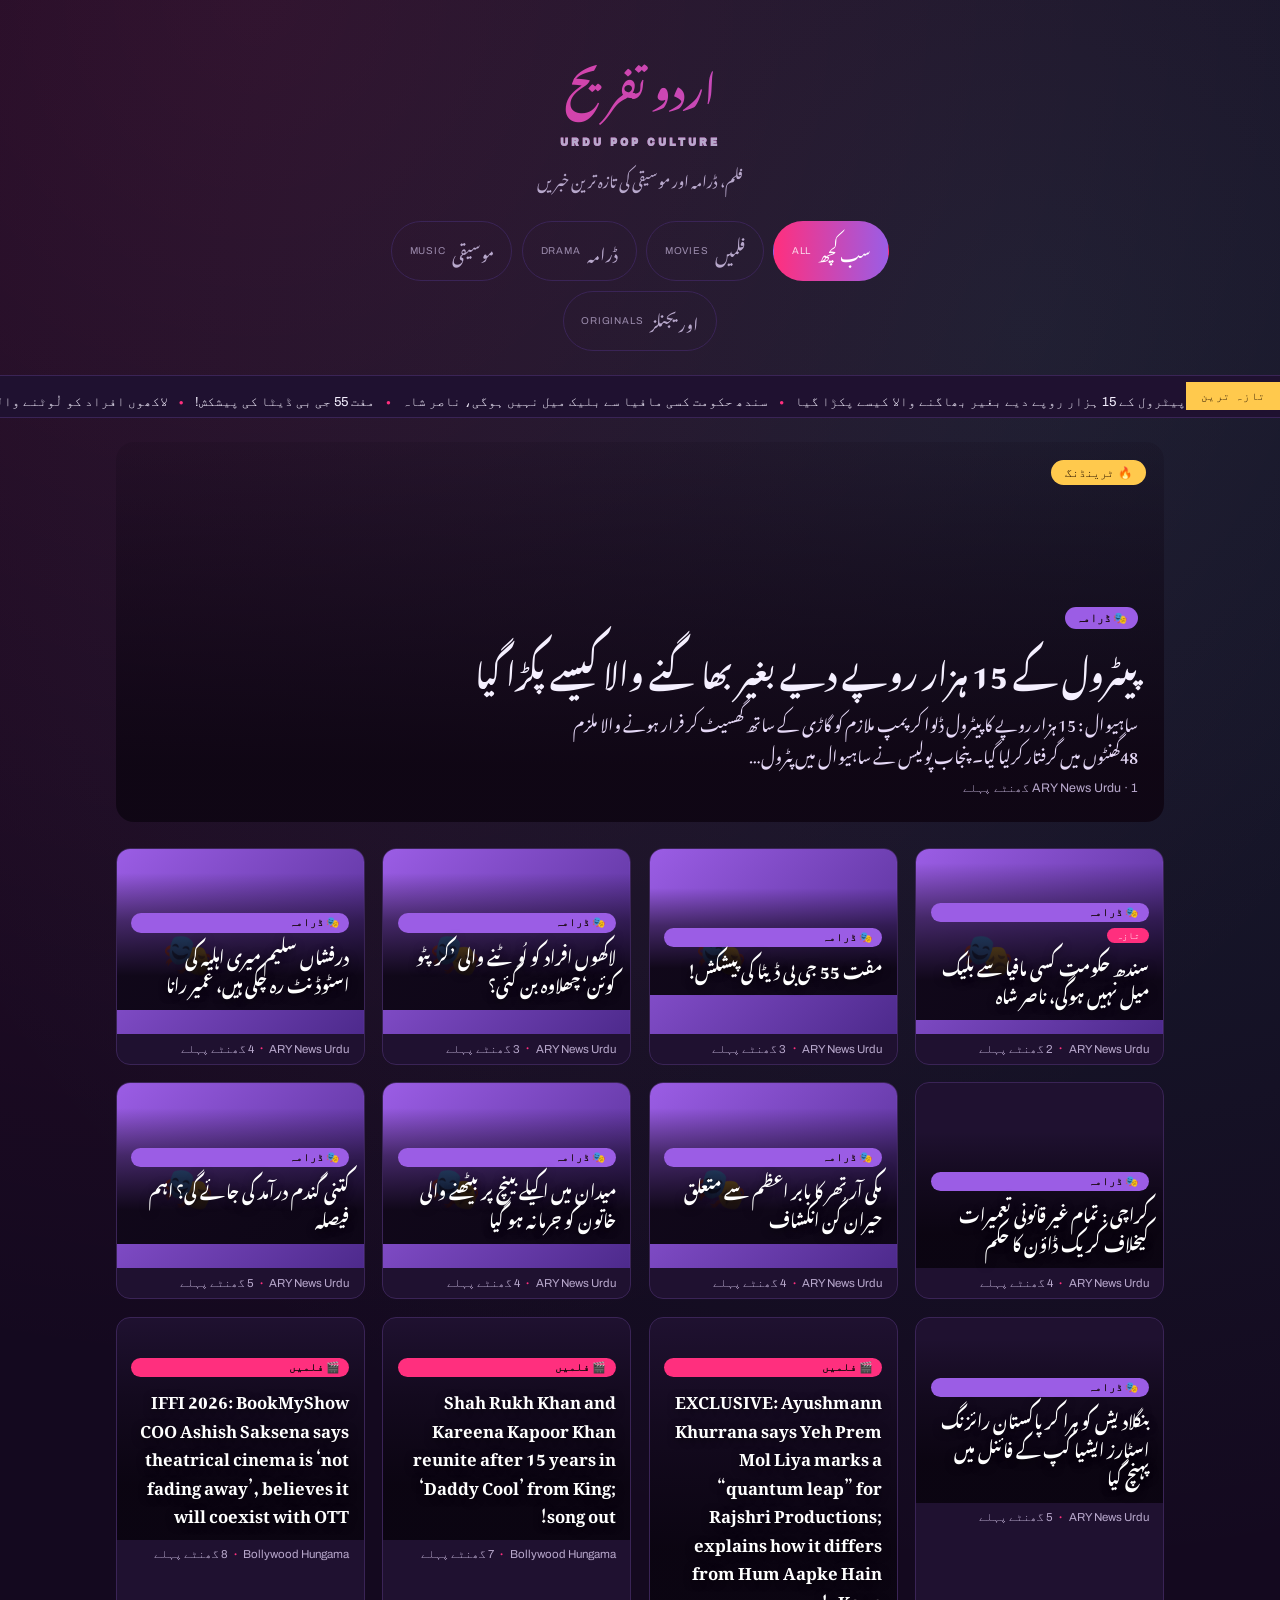
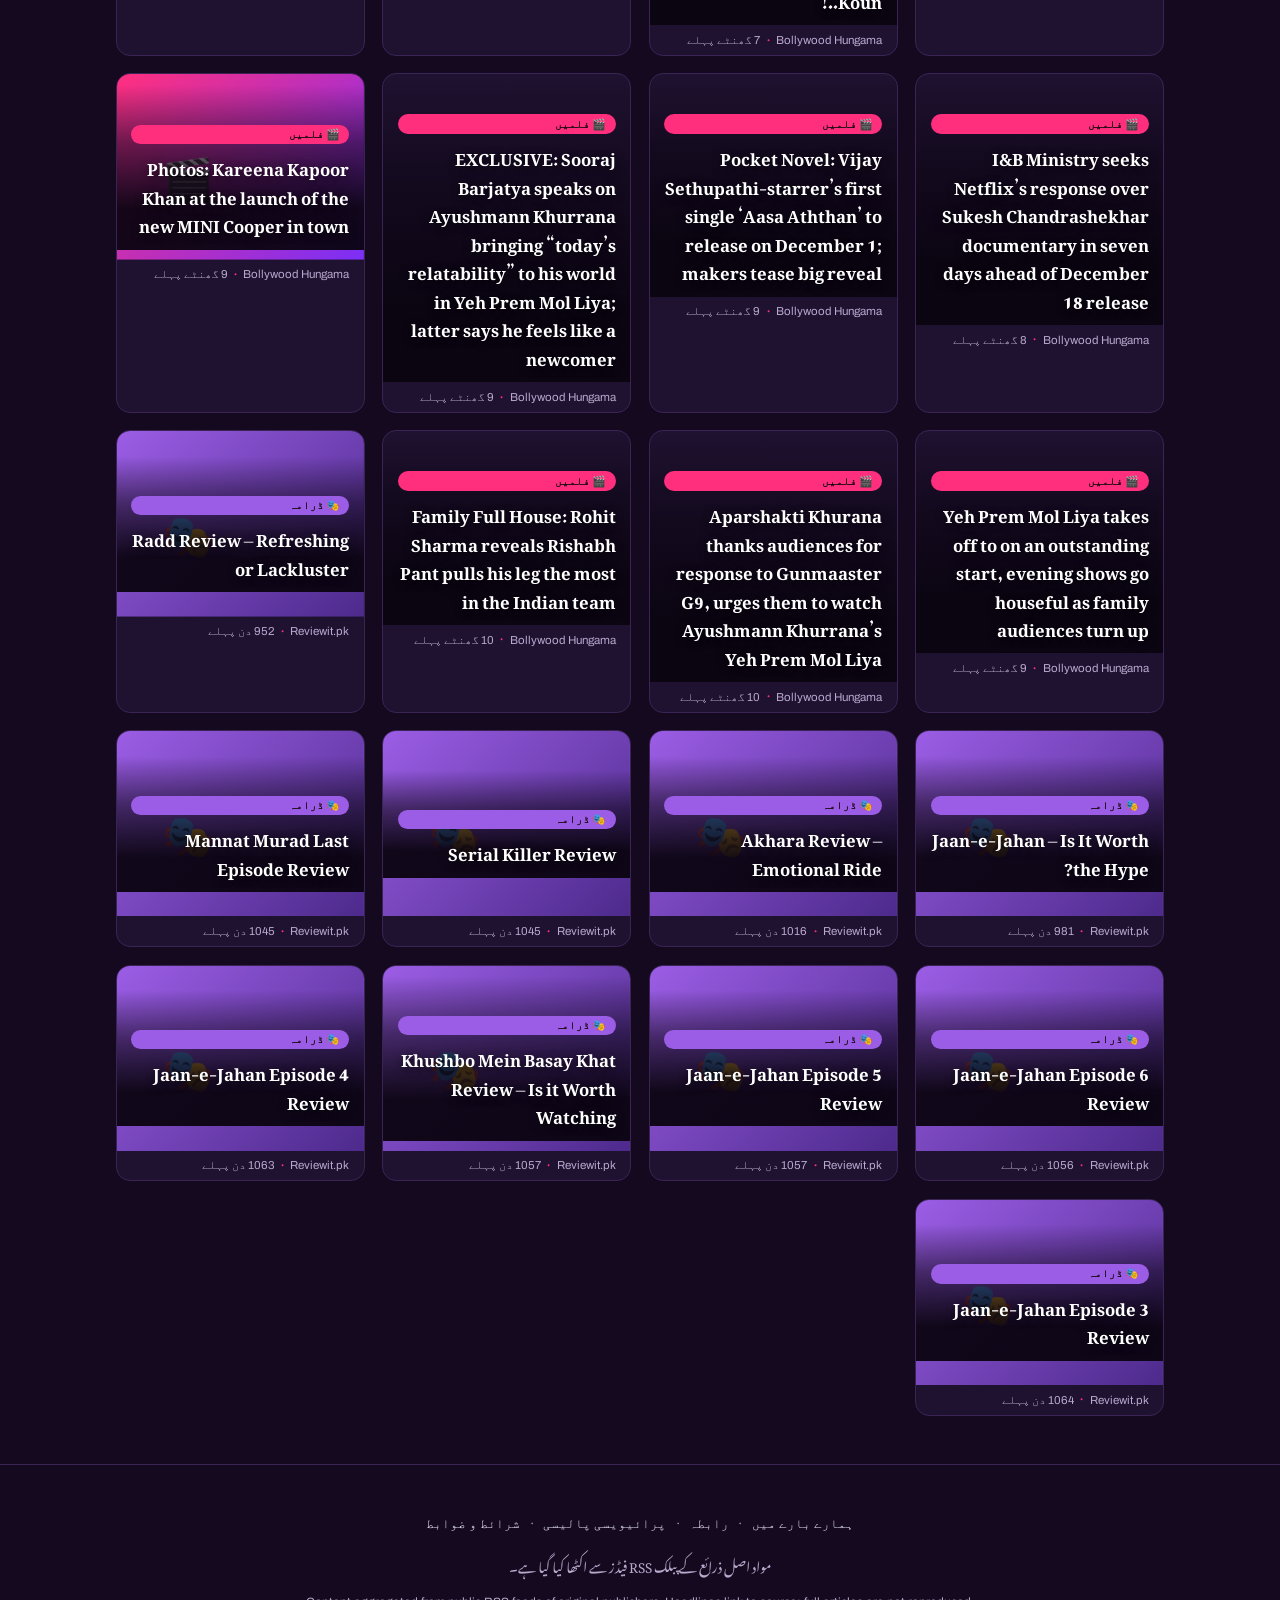
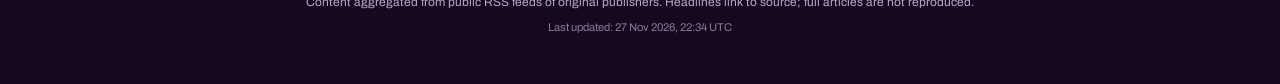
==== commit 350886d3: "Auto-update site content" ====
--- a/docs/index.html
+++ b/docs/index.html
@@ -23,27 +23,261 @@
 <a class="tab" href="music.html"><span class="tab-urdu">موسیقی</span><span class="tab-en">Music</span></a>
 <a class="tab" href="originals.html"><span class="tab-urdu">اوریجنلز</span><span class="tab-en">Originals</span></a></nav>
 </header>
-<div class="ticker"><span class="ticker-label">تازہ ترین</span><div class="ticker-viewport"><div class="ticker-track"><a href="https://urdu.arynews.tv/israel-strikes-hamas-leader-khalil-al-hayyas-son/" target="_blank" rel="noopener nofollow">اسرائیل کا حماس کے سربراہ خلیل الحیہ کے بیٹے اور اہل خانہ پر قاتلانہ حملہ</a><span class="dot">●</span><a href="https://www.bollywoodhungama.com/news/south-cinema/pocket-novel-vijay-sethupathi-starrers-first-single-aasa-aththan-to-release-on-december-1-makers-tease-big-reveal/" target="_blank" rel="noopener nofollow">Pocket Novel: Vijay Sethupathi-starrer’s first single ‘Aasa Aththan’ to release on December 1; makers tease big reveal</a><span class="dot">●</span><a href="https://urdu.arynews.tv/maryam-nawaz-mens-black-button/" target="_blank" rel="noopener nofollow">بیوی سے مار کھانے والے مردوں کے لیے ’بلیک بٹن‘ ہونا چاہیے، مریم نواز</a><span class="dot">●</span><a href="https://urdu.arynews.tv/flour-roti-price-in-pakistan-lahore/" target="_blank" rel="noopener nofollow">نان اور روٹی کی قیمت کیا ہو گی؟ تندور مالکان کا اہم اعلان</a><span class="dot">●</span><a href="https://www.bollywoodhungama.com/news/features/exclusive-sooraj-barjatya-speaks-on-ayushmann-khurrana-bringing-todays-relatability-to-his-world-in-yeh-prem-mol-liya-latter-says-he-feels-like-a-newcomer/" target="_blank" rel="noopener nofollow">EXCLUSIVE: Sooraj Barjatya speaks on Ayushmann Khurrana bringing “today’s relatability” to his world in Yeh Prem Mol Liya; latter says he feels like a newcomer</a><span class="dot">●</span><a href="https://urdu.arynews.tv/saudi-arabia-labor-law-for-foreign-workers/" target="_blank" rel="noopener nofollow">سعودی عرب میں ملازمت کرنے والوں کیلیے اہم خبر</a><span class="dot">●</span><a href="https://urdu.arynews.tv/kamran-akmal-advice-to-bcci-remove-tilak-verma-rising-stars-captaincy/" target="_blank" rel="noopener nofollow">’بھارت کو رائزنگ اسٹارز میں تلک ورما سے جان چھڑانی ہوگی‘</a><span class="dot">●</span><a href="https://urdu.arynews.tv/quetta-electric-supply-company-qesco-shutdown-shedule/" target="_blank" rel="noopener nofollow">کوئٹہ میں بجلی بندش کا شیڈول جاری</a><span class="dot">●</span><a href="https://urdu.arynews.tv/israel-strikes-hamas-leader-khalil-al-hayyas-son/" target="_blank" rel="noopener nofollow">اسرائیل کا حماس کے سربراہ خلیل الحیہ کے بیٹے اور اہل خانہ پر قاتلانہ حملہ</a><span class="dot">●</span><a href="https://www.bollywoodhungama.com/news/south-cinema/pocket-novel-vijay-sethupathi-starrers-first-single-aasa-aththan-to-release-on-december-1-makers-tease-big-reveal/" target="_blank" rel="noopener nofollow">Pocket Novel: Vijay Sethupathi-starrer’s first single ‘Aasa Aththan’ to release on December 1; makers tease big reveal</a><span class="dot">●</span><a href="https://urdu.arynews.tv/maryam-nawaz-mens-black-button/" target="_blank" rel="noopener nofollow">بیوی سے مار کھانے والے مردوں کے لیے ’بلیک بٹن‘ ہونا چاہیے، مریم نواز</a><span class="dot">●</span><a href="https://urdu.arynews.tv/flour-roti-price-in-pakistan-lahore/" target="_blank" rel="noopener nofollow">نان اور روٹی کی قیمت کیا ہو گی؟ تندور مالکان کا اہم اعلان</a><span class="dot">●</span><a href="https://www.bollywoodhungama.com/news/features/exclusive-sooraj-barjatya-speaks-on-ayushmann-khurrana-bringing-todays-relatability-to-his-world-in-yeh-prem-mol-liya-latter-says-he-feels-like-a-newcomer/" target="_blank" rel="noopener nofollow">EXCLUSIVE: Sooraj Barjatya speaks on Ayushmann Khurrana bringing “today’s relatability” to his world in Yeh Prem Mol Liya; latter says he feels like a newcomer</a><span class="dot">●</span><a href="https://urdu.arynews.tv/saudi-arabia-labor-law-for-foreign-workers/" target="_blank" rel="noopener nofollow">سعودی عرب میں ملازمت کرنے والوں کیلیے اہم خبر</a><span class="dot">●</span><a href="https://urdu.arynews.tv/kamran-akmal-advice-to-bcci-remove-tilak-verma-rising-stars-captaincy/" target="_blank" rel="noopener nofollow">’بھارت کو رائزنگ اسٹارز میں تلک ورما سے جان چھڑانی ہوگی‘</a><span class="dot">●</span><a href="https://urdu.arynews.tv/quetta-electric-supply-company-qesco-shutdown-shedule/" target="_blank" rel="noopener nofollow">کوئٹہ میں بجلی بندش کا شیڈول جاری</a><span class="dot">●</span></div></div></div>
+<div class="ticker"><span class="ticker-label">تازہ ترین</span><div class="ticker-viewport"><div class="ticker-track"><a href="https://urdu.arynews.tv/without-paying-rs-15000-suspect-arrested-sahiwal/" target="_blank" rel="noopener nofollow">پیٹرول کے 15 ہزار روپے دیے بغیر بھاگنے والا کیسے پکڑا گیا</a><span class="dot">●</span><a href="https://urdu.arynews.tv/sindh-govt-not-blackmailed-by-mafia-nasir-shah/" target="_blank" rel="noopener nofollow">سندھ حکومت کسی مافیا سے بلیک میل نہیں ہوگی، ناصر شاہ</a><span class="dot">●</span><a href="https://urdu.arynews.tv/uae-customers-55gb-of-free-mobile-data/" target="_blank" rel="noopener nofollow">مفت 55 جی بی ڈیٹا کی پیشکش!</a><span class="dot">●</span><a href="https://urdu.arynews.tv/ruja-ignatova-crypto-queen-onecoin-affair-fbi/" target="_blank" rel="noopener nofollow">لاکھوں افراد کو لُوٹنے والی ’کرپٹو کوئن‘ چھلاوہ بن گئی؟</a><span class="dot">●</span><a href="https://urdu.arynews.tv/omair-rana-talks-about-his-bond-with-durefishan-saleem/" target="_blank" rel="noopener nofollow">درفشاں سلیم میری اہلیہ کی اسٹوڈنٹ رہ چکی ہیں، عمیر رانا</a><span class="dot">●</span><a href="https://urdu.arynews.tv/crack-down-on-illegal-constructions-dg-sbca/" target="_blank" rel="noopener nofollow">کراچی : تمام غیر قانونی تعمیرات کیخلاف کریک ڈاؤن کا حکم</a><span class="dot">●</span><a href="https://urdu.arynews.tv/mickey-arthur-revales-why-babar-azam-angry/" target="_blank" rel="noopener nofollow">مکی آرتھر کا بابر اعظم سے متعلق حیران کُن انکشاف</a><span class="dot">●</span><a href="https://urdu.arynews.tv/woman-fined-for-sitting-alone-on-playground-bench/" target="_blank" rel="noopener nofollow">میدان میں اکیلے بینچ پر بیٹھنے والی خاتون کو جرمانہ ہو گیا</a><span class="dot">●</span><a href="https://urdu.arynews.tv/without-paying-rs-15000-suspect-arrested-sahiwal/" target="_blank" rel="noopener nofollow">پیٹرول کے 15 ہزار روپے دیے بغیر بھاگنے والا کیسے پکڑا گیا</a><span class="dot">●</span><a href="https://urdu.arynews.tv/sindh-govt-not-blackmailed-by-mafia-nasir-shah/" target="_blank" rel="noopener nofollow">سندھ حکومت کسی مافیا سے بلیک میل نہیں ہوگی، ناصر شاہ</a><span class="dot">●</span><a href="https://urdu.arynews.tv/uae-customers-55gb-of-free-mobile-data/" target="_blank" rel="noopener nofollow">مفت 55 جی بی ڈیٹا کی پیشکش!</a><span class="dot">●</span><a href="https://urdu.arynews.tv/ruja-ignatova-crypto-queen-onecoin-affair-fbi/" target="_blank" rel="noopener nofollow">لاکھوں افراد کو لُوٹنے والی ’کرپٹو کوئن‘ چھلاوہ بن گئی؟</a><span class="dot">●</span><a href="https://urdu.arynews.tv/omair-rana-talks-about-his-bond-with-durefishan-saleem/" target="_blank" rel="noopener nofollow">درفشاں سلیم میری اہلیہ کی اسٹوڈنٹ رہ چکی ہیں، عمیر رانا</a><span class="dot">●</span><a href="https://urdu.arynews.tv/crack-down-on-illegal-constructions-dg-sbca/" target="_blank" rel="noopener nofollow">کراچی : تمام غیر قانونی تعمیرات کیخلاف کریک ڈاؤن کا حکم</a><span class="dot">●</span><a href="https://urdu.arynews.tv/mickey-arthur-revales-why-babar-azam-angry/" target="_blank" rel="noopener nofollow">مکی آرتھر کا بابر اعظم سے متعلق حیران کُن انکشاف</a><span class="dot">●</span><a href="https://urdu.arynews.tv/woman-fined-for-sitting-alone-on-playground-bench/" target="_blank" rel="noopener nofollow">میدان میں اکیلے بینچ پر بیٹھنے والی خاتون کو جرمانہ ہو گیا</a><span class="dot">●</span></div></div></div>
 <main>
 
-    <section class="hero" style="background-image:linear-gradient(135deg,#9b5de5,#4d2a8c)">
+    <section class="hero" style="background-image:linear-gradient(to top, rgba(15,6,20,0.97) 15%, rgba(15,6,20,0.55) 55%, rgba(15,6,20,0.15)), url('https://pbs.twimg.com/media/HYDx-BeWYAAkCAn?format=jpg&amp;name=large')">
       <span class="ribbon">🔥 ٹرینڈنگ</span>
       <div class="hero-content">
         <span class="chip" style="--c:#9b5de5">🎭 ڈرامہ</span>
-        <h1 class="hero-title"><a href="https://urdu.arynews.tv/israel-strikes-hamas-leader-khalil-al-hayyas-son/" target="_blank" rel="noopener nofollow">اسرائیل کا حماس کے سربراہ خلیل الحیہ کے بیٹے اور اہل خانہ پر قاتلانہ حملہ</a></h1>
-        <p class="hero-summary">اسرائیل نے غزہ میں حماس کے سربراہ خلیل الحیہ کے بیٹے اور اہل خانہ پر قاتلانہ حملہ کیا ہے۔ حماس کے مطابق اسرائیل نے غزہ میں ایک رہائشی اپارٹمنٹ پر حملہ کیا جس…</p>
-        <div class="hero-meta">ARY News Urdu · ابھی ابھی</div>
+        <h1 class="hero-title"><a href="https://urdu.arynews.tv/without-paying-rs-15000-suspect-arrested-sahiwal/" target="_blank" rel="noopener nofollow">پیٹرول کے 15 ہزار روپے دیے بغیر بھاگنے والا کیسے پکڑا گیا</a></h1>
+        <p class="hero-summary">ساہیوال : 15 ہزار روپے کا پیٹرول ڈلوا کر پمپ ملازم کو گاڑی کے ساتھ گھسیٹ کر فرار ہونے والا ملزم 48گھنٹوں میں گرفتار کرلیا گیا۔ پنجاب پولیس نے ساہیوال میں پٹرول…</p>
+        <div class="hero-meta">ARY News Urdu · 1 گھنٹے پہلے</div>
       </div>
     </section>
 <div class="grid">
 
     <article class="tile">
+      <a class="tile-link" href="https://urdu.arynews.tv/sindh-govt-not-blackmailed-by-mafia-nasir-shah/" target="_blank" rel="noopener nofollow">
+        <div class="tile-media tile-media-fallback" style="background-image:linear-gradient(135deg,#9b5de5,#4d2a8c)">
+          <span class="tile-icon">🎭</span>
+          <div class="tile-scrim">
+            <span class="chip chip-sm" style="--c:#9b5de5">🎭 ڈرامہ</span>
+            <span class="badge-fresh">تازہ</span>
+            <h2 class="tile-title">سندھ حکومت کسی مافیا سے بلیک میل نہیں ہوگی، ناصر شاہ</h2>
+          </div>
+        </div>
+      </a>
+      <div class="tile-footer">
+        <span class="tile-source">ARY News Urdu</span>
+        <span class="tile-dot">•</span>
+        <span class="tile-time">2 گھنٹے پہلے</span>
+      </div>
+    </article>
+
+    <article class="tile">
+      <a class="tile-link" href="https://urdu.arynews.tv/uae-customers-55gb-of-free-mobile-data/" target="_blank" rel="noopener nofollow">
+        <div class="tile-media tile-media-fallback" style="background-image:linear-gradient(135deg,#9b5de5,#4d2a8c)">
+          <span class="tile-icon">🎭</span>
+          <div class="tile-scrim">
+            <span class="chip chip-sm" style="--c:#9b5de5">🎭 ڈرامہ</span>
+            
+            <h2 class="tile-title">مفت 55 جی بی ڈیٹا کی پیشکش!</h2>
+          </div>
+        </div>
+      </a>
+      <div class="tile-footer">
+        <span class="tile-source">ARY News Urdu</span>
+        <span class="tile-dot">•</span>
+        <span class="tile-time">3 گھنٹے پہلے</span>
+      </div>
+    </article>
+
+    <article class="tile">
+      <a class="tile-link" href="https://urdu.arynews.tv/ruja-ignatova-crypto-queen-onecoin-affair-fbi/" target="_blank" rel="noopener nofollow">
+        <div class="tile-media tile-media-fallback" style="background-image:linear-gradient(135deg,#9b5de5,#4d2a8c)">
+          <span class="tile-icon">🎭</span>
+          <div class="tile-scrim">
+            <span class="chip chip-sm" style="--c:#9b5de5">🎭 ڈرامہ</span>
+            
+            <h2 class="tile-title">لاکھوں افراد کو لُوٹنے والی ’کرپٹو کوئن‘ چھلاوہ بن گئی؟</h2>
+          </div>
+        </div>
+      </a>
+      <div class="tile-footer">
+        <span class="tile-source">ARY News Urdu</span>
+        <span class="tile-dot">•</span>
+        <span class="tile-time">3 گھنٹے پہلے</span>
+      </div>
+    </article>
+
+    <article class="tile">
+      <a class="tile-link" href="https://urdu.arynews.tv/omair-rana-talks-about-his-bond-with-durefishan-saleem/" target="_blank" rel="noopener nofollow">
+        <div class="tile-media tile-media-fallback" style="background-image:linear-gradient(135deg,#9b5de5,#4d2a8c)">
+          <span class="tile-icon">🎭</span>
+          <div class="tile-scrim">
+            <span class="chip chip-sm" style="--c:#9b5de5">🎭 ڈرامہ</span>
+            
+            <h2 class="tile-title">درفشاں سلیم میری اہلیہ کی اسٹوڈنٹ رہ چکی ہیں، عمیر رانا</h2>
+          </div>
+        </div>
+      </a>
+      <div class="tile-footer">
+        <span class="tile-source">ARY News Urdu</span>
+        <span class="tile-dot">•</span>
+        <span class="tile-time">4 گھنٹے پہلے</span>
+      </div>
+    </article>
+
+    <article class="tile">
+      <a class="tile-link" href="https://urdu.arynews.tv/crack-down-on-illegal-constructions-dg-sbca/" target="_blank" rel="noopener nofollow">
+        <div class="tile-media" style="background-image:url('https://urdu.arynews.tv/wp-content/uploads/2026/11/SBCA-300x148.jpg')">
+          
+          <div class="tile-scrim">
+            <span class="chip chip-sm" style="--c:#9b5de5">🎭 ڈرامہ</span>
+            
+            <h2 class="tile-title">کراچی : تمام غیر قانونی تعمیرات کیخلاف کریک ڈاؤن کا حکم</h2>
+          </div>
+        </div>
+      </a>
+      <div class="tile-footer">
+        <span class="tile-source">ARY News Urdu</span>
+        <span class="tile-dot">•</span>
+        <span class="tile-time">4 گھنٹے پہلے</span>
+      </div>
+    </article>
+
+    <article class="tile">
+      <a class="tile-link" href="https://urdu.arynews.tv/mickey-arthur-revales-why-babar-azam-angry/" target="_blank" rel="noopener nofollow">
+        <div class="tile-media tile-media-fallback" style="background-image:linear-gradient(135deg,#9b5de5,#4d2a8c)">
+          <span class="tile-icon">🎭</span>
+          <div class="tile-scrim">
+            <span class="chip chip-sm" style="--c:#9b5de5">🎭 ڈرامہ</span>
+            
+            <h2 class="tile-title">مکی آرتھر کا بابر اعظم سے متعلق حیران کُن انکشاف</h2>
+          </div>
+        </div>
+      </a>
+      <div class="tile-footer">
+        <span class="tile-source">ARY News Urdu</span>
+        <span class="tile-dot">•</span>
+        <span class="tile-time">4 گھنٹے پہلے</span>
+      </div>
+    </article>
+
+    <article class="tile">
+      <a class="tile-link" href="https://urdu.arynews.tv/woman-fined-for-sitting-alone-on-playground-bench/" target="_blank" rel="noopener nofollow">
+        <div class="tile-media tile-media-fallback" style="background-image:linear-gradient(135deg,#9b5de5,#4d2a8c)">
+          <span class="tile-icon">🎭</span>
+          <div class="tile-scrim">
+            <span class="chip chip-sm" style="--c:#9b5de5">🎭 ڈرامہ</span>
+            
+            <h2 class="tile-title">میدان میں اکیلے بینچ پر بیٹھنے والی خاتون کو جرمانہ ہو گیا</h2>
+          </div>
+        </div>
+      </a>
+      <div class="tile-footer">
+        <span class="tile-source">ARY News Urdu</span>
+        <span class="tile-dot">•</span>
+        <span class="tile-time">4 گھنٹے پہلے</span>
+      </div>
+    </article>
+
+    <article class="tile">
+      <a class="tile-link" href="https://urdu.arynews.tv/ecc-approved-2-5-million-metric-ton-wheat-import/" target="_blank" rel="noopener nofollow">
+        <div class="tile-media tile-media-fallback" style="background-image:linear-gradient(135deg,#9b5de5,#4d2a8c)">
+          <span class="tile-icon">🎭</span>
+          <div class="tile-scrim">
+            <span class="chip chip-sm" style="--c:#9b5de5">🎭 ڈرامہ</span>
+            
+            <h2 class="tile-title">کتنی گندم درآمد کی جائے گی؟ اہم فیصلہ</h2>
+          </div>
+        </div>
+      </a>
+      <div class="tile-footer">
+        <span class="tile-source">ARY News Urdu</span>
+        <span class="tile-dot">•</span>
+        <span class="tile-time">5 گھنٹے پہلے</span>
+      </div>
+    </article>
+
+    <article class="tile">
+      <a class="tile-link" href="https://urdu.arynews.tv/pak-a-vs-ban-a-rising-stars-asia-cup-2026/" target="_blank" rel="noopener nofollow">
+        <div class="tile-media" style="background-image:url('https://urdu.arynews.tv/wp-content/uploads/2026/11/ASIA.jpg')">
+          
+          <div class="tile-scrim">
+            <span class="chip chip-sm" style="--c:#9b5de5">🎭 ڈرامہ</span>
+            
+            <h2 class="tile-title">بنگلادیش کو ہرا کر پاکستان رائزنگ اسٹارز ایشیا کپ کے فائنل میں پہنچ گیا</h2>
+          </div>
+        </div>
+      </a>
+      <div class="tile-footer">
+        <span class="tile-source">ARY News Urdu</span>
+        <span class="tile-dot">•</span>
+        <span class="tile-time">5 گھنٹے پہلے</span>
+      </div>
+    </article>
+
+    <article class="tile">
+      <a class="tile-link" href="https://www.bollywoodhungama.com/news/features/exclusive-ayushmann-khurrana-says-yeh-prem-mol-liya-marks-a-quantum-leap-for-rajshri-productions-explains-how-it-differs-from-hum-aapke-hain-koun/" target="_blank" rel="noopener nofollow">
+        <div class="tile-media" style="background-image:url('https://www.bollywoodhungama.com/wp-content/uploads/2026/11/Yeh-Prem-Mol-Liya-VTT.jpeg')">
+          
+          <div class="tile-scrim">
+            <span class="chip chip-sm" style="--c:#ff2f7e">🎬 فلمیں</span>
+            
+            <h2 class="tile-title">EXCLUSIVE: Ayushmann Khurrana says Yeh Prem Mol Liya marks a “quantum leap” for Rajshri Productions; explains how it differs from Hum Aapke Hain Koun..!</h2>
+          </div>
+        </div>
+      </a>
+      <div class="tile-footer">
+        <span class="tile-source">Bollywood Hungama</span>
+        <span class="tile-dot">•</span>
+        <span class="tile-time">7 گھنٹے پہلے</span>
+      </div>
+    </article>
+
+    <article class="tile">
+      <a class="tile-link" href="https://www.bollywoodhungama.com/news/bollywood/shah-rukh-khan-and-kareena-kapoor-khan-reunite-after-15-years-in-daddy-cool-from-king-song-out/" target="_blank" rel="noopener nofollow">
+        <div class="tile-media" style="background-image:url('https://www.bollywoodhungama.com/wp-content/uploads/2026/11/Daddy-Cool-out.jpeg')">
+          
+          <div class="tile-scrim">
+            <span class="chip chip-sm" style="--c:#ff2f7e">🎬 فلمیں</span>
+            
+            <h2 class="tile-title">Shah Rukh Khan and Kareena Kapoor Khan reunite after 15 years in ‘Daddy Cool’ from King; song out!</h2>
+          </div>
+        </div>
+      </a>
+      <div class="tile-footer">
+        <span class="tile-source">Bollywood Hungama</span>
+        <span class="tile-dot">•</span>
+        <span class="tile-time">7 گھنٹے پہلے</span>
+      </div>
+    </article>
+
+    <article class="tile">
+      <a class="tile-link" href="https://www.bollywoodhungama.com/news/bollywood/iffi-2026-bookmyshow-coo-ashish-saksena-says-theatrical-cinema-is-not-fading-away-believes-it-will-coexist-with-ott/" target="_blank" rel="noopener nofollow">
+        <div class="tile-media" style="background-image:url('https://www.bollywoodhungama.com/wp-content/uploads/2026/11/BMS-COO.jpeg')">
+          
+          <div class="tile-scrim">
+            <span class="chip chip-sm" style="--c:#ff2f7e">🎬 فلمیں</span>
+            
+            <h2 class="tile-title">IFFI 2026: BookMyShow COO Ashish Saksena says theatrical cinema is ‘not fading away’, believes it will coexist with OTT</h2>
+          </div>
+        </div>
+      </a>
+      <div class="tile-footer">
+        <span class="tile-source">Bollywood Hungama</span>
+        <span class="tile-dot">•</span>
+        <span class="tile-time">8 گھنٹے پہلے</span>
+      </div>
+    </article>
+
+    <article class="tile">
+      <a class="tile-link" href="https://www.bollywoodhungama.com/news/bollywood/ib-ministry-seeks-netflixs-response-over-sukesh-chandrashekhar-documentary-in-seven-days-ahead-of-december-18-release/" target="_blank" rel="noopener nofollow">
+        <div class="tile-media" style="background-image:url('https://www.bollywoodhungama.com/wp-content/uploads/2026/11/Ministry-of-IB-seeks-explanation-from-Netflix.jpeg')">
+          
+          <div class="tile-scrim">
+            <span class="chip chip-sm" style="--c:#ff2f7e">🎬 فلمیں</span>
+            
+            <h2 class="tile-title">I&amp;B Ministry seeks Netflix’s response over Sukesh Chandrashekhar documentary in seven days ahead of December 18 release</h2>
+          </div>
+        </div>
+      </a>
+      <div class="tile-footer">
+        <span class="tile-source">Bollywood Hungama</span>
+        <span class="tile-dot">•</span>
+        <span class="tile-time">8 گھنٹے پہلے</span>
+      </div>
+    </article>
+
+    <article class="tile">
       <a class="tile-link" href="https://www.bollywoodhungama.com/news/south-cinema/pocket-novel-vijay-sethupathi-starrers-first-single-aasa-aththan-to-release-on-december-1-makers-tease-big-reveal/" target="_blank" rel="noopener nofollow">
         <div class="tile-media" style="background-image:url('https://www.bollywoodhungama.com/wp-content/uploads/2026/11/Pocket-Novel-tease-reveal.jpeg')">
           
           <div class="tile-scrim">
             <span class="chip chip-sm" style="--c:#ff2f7e">🎬 فلمیں</span>
-            <span class="badge-fresh">تازہ</span>
+            
             <h2 class="tile-title">Pocket Novel: Vijay Sethupathi-starrer’s first single ‘Aasa Aththan’ to release on December 1; makers tease big reveal</h2>
           </div>
         </div>
@@ -51,43 +285,7 @@
       <div class="tile-footer">
         <span class="tile-source">Bollywood Hungama</span>
         <span class="tile-dot">•</span>
-        <span class="tile-time">ابھی ابھی</span>
-      </div>
-    </article>
-
-    <article class="tile">
-      <a class="tile-link" href="https://urdu.arynews.tv/maryam-nawaz-mens-black-button/" target="_blank" rel="noopener nofollow">
-        <div class="tile-media tile-media-fallback" style="background-image:linear-gradient(135deg,#9b5de5,#4d2a8c)">
-          <span class="tile-icon">🎭</span>
-          <div class="tile-scrim">
-            <span class="chip chip-sm" style="--c:#9b5de5">🎭 ڈرامہ</span>
-            <span class="badge-fresh">تازہ</span>
-            <h2 class="tile-title">بیوی سے مار کھانے والے مردوں کے لیے ’بلیک بٹن‘ ہونا چاہیے، مریم نواز</h2>
-          </div>
-        </div>
-      </a>
-      <div class="tile-footer">
-        <span class="tile-source">ARY News Urdu</span>
-        <span class="tile-dot">•</span>
-        <span class="tile-time">ابھی ابھی</span>
-      </div>
-    </article>
-
-    <article class="tile">
-      <a class="tile-link" href="https://urdu.arynews.tv/flour-roti-price-in-pakistan-lahore/" target="_blank" rel="noopener nofollow">
-        <div class="tile-media tile-media-fallback" style="background-image:linear-gradient(135deg,#9b5de5,#4d2a8c)">
-          <span class="tile-icon">🎭</span>
-          <div class="tile-scrim">
-            <span class="chip chip-sm" style="--c:#9b5de5">🎭 ڈرامہ</span>
-            <span class="badge-fresh">تازہ</span>
-            <h2 class="tile-title">نان اور روٹی کی قیمت کیا ہو گی؟ تندور مالکان کا اہم اعلان</h2>
-          </div>
-        </div>
-      </a>
-      <div class="tile-footer">
-        <span class="tile-source">ARY News Urdu</span>
-        <span class="tile-dot">•</span>
-        <span class="tile-time">ابھی ابھی</span>
+        <span class="tile-time">9 گھنٹے پہلے</span>
       </div>
     </article>
 
@@ -97,7 +295,7 @@
           
           <div class="tile-scrim">
             <span class="chip chip-sm" style="--c:#ff2f7e">🎬 فلمیں</span>
-            <span class="badge-fresh">تازہ</span>
+            
             <h2 class="tile-title">EXCLUSIVE: Sooraj Barjatya speaks on Ayushmann Khurrana bringing “today’s relatability” to his world in Yeh Prem Mol Liya; latter says he feels like a newcomer</h2>
           </div>
         </div>
@@ -105,61 +303,7 @@
       <div class="tile-footer">
         <span class="tile-source">Bollywood Hungama</span>
         <span class="tile-dot">•</span>
-        <span class="tile-time">ابھی ابھی</span>
-      </div>
-    </article>
-
-    <article class="tile">
-      <a class="tile-link" href="https://urdu.arynews.tv/saudi-arabia-labor-law-for-foreign-workers/" target="_blank" rel="noopener nofollow">
-        <div class="tile-media" style="background-image:url('https://scontent.fkhi25-1.fna.fbcdn.net/v/t39.99422-6/915894847_1872062637118287_2569828919532884512_n.png?stp=dst-jpg_tt6&amp;cstp=mx1650x2048&amp;ctp=s1650x2048&amp;_nc_cat=103&amp;_nc_map=urlgen_bucketless&amp;ccb=1-7&amp;_nc_sid=127cfc&amp;_nc_eui2=AeG9QfcnSEZZrrt2p_WxzlTJ_lTXGERBYlX-VNcYREFiVaOuH7UNoVwM6d5vQdSlrj1qqmvxrp4oKXzU6lJ91u8D&amp;_nc_ohc=6Ex4dKCHNJQQ7kNvwFv4rkz&amp;_nc_oc=AdrBesGSuViRCcbZbTDAZ-onP9rbFwEYhB9UpkV4gAPZ3CobT_iLv1Fpqp7n9nRWCxU&amp;_nc_zt=14&amp;_nc_ht=scontent.fkhi25-1.fna&amp;_nc_gid=104JVJ_Xc4DtzszsZFBEQQ&amp;_nc_ss=7b3a8&amp;oh=00_AQUJduHeVJvkohJUNQ0hyFCS7r27RRnmtaSh1lkVPzkfuA&amp;oe=6B0F54EC')">
-          
-          <div class="tile-scrim">
-            <span class="chip chip-sm" style="--c:#9b5de5">🎭 ڈرامہ</span>
-            <span class="badge-fresh">تازہ</span>
-            <h2 class="tile-title">سعودی عرب میں ملازمت کرنے والوں کیلیے اہم خبر</h2>
-          </div>
-        </div>
-      </a>
-      <div class="tile-footer">
-        <span class="tile-source">ARY News Urdu</span>
-        <span class="tile-dot">•</span>
-        <span class="tile-time">ابھی ابھی</span>
-      </div>
-    </article>
-
-    <article class="tile">
-      <a class="tile-link" href="https://urdu.arynews.tv/kamran-akmal-advice-to-bcci-remove-tilak-verma-rising-stars-captaincy/" target="_blank" rel="noopener nofollow">
-        <div class="tile-media tile-media-fallback" style="background-image:linear-gradient(135deg,#9b5de5,#4d2a8c)">
-          <span class="tile-icon">🎭</span>
-          <div class="tile-scrim">
-            <span class="chip chip-sm" style="--c:#9b5de5">🎭 ڈرامہ</span>
-            <span class="badge-fresh">تازہ</span>
-            <h2 class="tile-title">’بھارت کو رائزنگ اسٹارز میں تلک ورما سے جان چھڑانی ہوگی‘</h2>
-          </div>
-        </div>
-      </a>
-      <div class="tile-footer">
-        <span class="tile-source">ARY News Urdu</span>
-        <span class="tile-dot">•</span>
-        <span class="tile-time">ابھی ابھی</span>
-      </div>
-    </article>
-
-    <article class="tile">
-      <a class="tile-link" href="https://urdu.arynews.tv/quetta-electric-supply-company-qesco-shutdown-shedule/" target="_blank" rel="noopener nofollow">
-        <div class="tile-media tile-media-fallback" style="background-image:linear-gradient(135deg,#9b5de5,#4d2a8c)">
-          <span class="tile-icon">🎭</span>
-          <div class="tile-scrim">
-            <span class="chip chip-sm" style="--c:#9b5de5">🎭 ڈرامہ</span>
-            <span class="badge-fresh">تازہ</span>
-            <h2 class="tile-title">کوئٹہ میں بجلی بندش کا شیڈول جاری</h2>
-          </div>
-        </div>
-      </a>
-      <div class="tile-footer">
-        <span class="tile-source">ARY News Urdu</span>
-        <span class="tile-dot">•</span>
-        <span class="tile-time">ابھی ابھی</span>
+        <span class="tile-time">9 گھنٹے پہلے</span>
       </div>
     </article>
 
@@ -169,7 +313,7 @@
           <span class="tile-icon">🎬</span>
           <div class="tile-scrim">
             <span class="chip chip-sm" style="--c:#ff2f7e">🎬 فلمیں</span>
-            <span class="badge-fresh">تازہ</span>
+            
             <h2 class="tile-title">Photos: Kareena Kapoor Khan at the launch of the new MINI Cooper in town</h2>
           </div>
         </div>
@@ -177,7 +321,7 @@
       <div class="tile-footer">
         <span class="tile-source">Bollywood Hungama</span>
         <span class="tile-dot">•</span>
-        <span class="tile-time">ابھی ابھی</span>
+        <span class="tile-time">9 گھنٹے پہلے</span>
       </div>
     </article>
 
@@ -187,7 +331,7 @@
           
           <div class="tile-scrim">
             <span class="chip chip-sm" style="--c:#ff2f7e">🎬 فلمیں</span>
-            <span class="badge-fresh">تازہ</span>
+            
             <h2 class="tile-title">Yeh Prem Mol Liya takes off to on an outstanding start, evening shows go houseful as family audiences turn up</h2>
           </div>
         </div>
@@ -195,79 +339,7 @@
       <div class="tile-footer">
         <span class="tile-source">Bollywood Hungama</span>
         <span class="tile-dot">•</span>
-        <span class="tile-time">ابھی ابھی</span>
-      </div>
-    </article>
-
-    <article class="tile">
-      <a class="tile-link" href="https://urdu.arynews.tv/state-bank-issue-200-rs-coin-27-november-2026/" target="_blank" rel="noopener nofollow">
-        <div class="tile-media" style="background-image:url('https://urdu.arynews.tv/wp-content/uploads/2026/11/200-rs-coin.jpg')">
-          
-          <div class="tile-scrim">
-            <span class="chip chip-sm" style="--c:#9b5de5">🎭 ڈرامہ</span>
-            <span class="badge-fresh">تازہ</span>
-            <h2 class="tile-title">اسٹیٹ بینک نے 200 روپے کا یادگاری سکہ جاری کردیا</h2>
-          </div>
-        </div>
-      </a>
-      <div class="tile-footer">
-        <span class="tile-source">ARY News Urdu</span>
-        <span class="tile-dot">•</span>
-        <span class="tile-time">ابھی ابھی</span>
-      </div>
-    </article>
-
-    <article class="tile">
-      <a class="tile-link" href="https://urdu.arynews.tv/gold-rates-in-pakistan-27-november-2026/" target="_blank" rel="noopener nofollow">
-        <div class="tile-media tile-media-fallback" style="background-image:linear-gradient(135deg,#9b5de5,#4d2a8c)">
-          <span class="tile-icon">🎭</span>
-          <div class="tile-scrim">
-            <span class="chip chip-sm" style="--c:#9b5de5">🎭 ڈرامہ</span>
-            <span class="badge-fresh">تازہ</span>
-            <h2 class="tile-title">سونے کی قیمت میں آج بھی بڑا اضافہ</h2>
-          </div>
-        </div>
-      </a>
-      <div class="tile-footer">
-        <span class="tile-source">ARY News Urdu</span>
-        <span class="tile-dot">•</span>
-        <span class="tile-time">1 گھنٹے پہلے</span>
-      </div>
-    </article>
-
-    <article class="tile">
-      <a class="tile-link" href="https://urdu.arynews.tv/quetta-gladiators-owners-break-silence-on-franchise-sale-rumours/" target="_blank" rel="noopener nofollow">
-        <div class="tile-media tile-media-fallback" style="background-image:linear-gradient(135deg,#9b5de5,#4d2a8c)">
-          <span class="tile-icon">🎭</span>
-          <div class="tile-scrim">
-            <span class="chip chip-sm" style="--c:#9b5de5">🎭 ڈرامہ</span>
-            <span class="badge-fresh">تازہ</span>
-            <h2 class="tile-title">کوئٹہ گلیڈی ایٹرز نے فرنچائز فروخت کرنے کی خبروں پر خاموشی توڑ دی</h2>
-          </div>
-        </div>
-      </a>
-      <div class="tile-footer">
-        <span class="tile-source">ARY News Urdu</span>
-        <span class="tile-dot">•</span>
-        <span class="tile-time">1 گھنٹے پہلے</span>
-      </div>
-    </article>
-
-    <article class="tile">
-      <a class="tile-link" href="https://urdu.arynews.tv/miftah-ismail-on-shahbaz-sharif-govt/" target="_blank" rel="noopener nofollow">
-        <div class="tile-media tile-media-fallback" style="background-image:linear-gradient(135deg,#9b5de5,#4d2a8c)">
-          <span class="tile-icon">🎭</span>
-          <div class="tile-scrim">
-            <span class="chip chip-sm" style="--c:#9b5de5">🎭 ڈرامہ</span>
-            <span class="badge-fresh">تازہ</span>
-            <h2 class="tile-title">’شہبازشریف رہیں یا نہ رہیں پورا سسٹم ہی جا رہا ہے‘</h2>
-          </div>
-        </div>
-      </a>
-      <div class="tile-footer">
-        <span class="tile-source">ARY News Urdu</span>
-        <span class="tile-dot">•</span>
-        <span class="tile-time">1 گھنٹے پہلے</span>
+        <span class="tile-time">9 گھنٹے پہلے</span>
       </div>
     </article>
 
@@ -277,7 +349,7 @@
           
           <div class="tile-scrim">
             <span class="chip chip-sm" style="--c:#ff2f7e">🎬 فلمیں</span>
-            <span class="badge-fresh">تازہ</span>
+            
             <h2 class="tile-title">Aparshakti Khurana thanks audiences for response to Gunmaaster G9, urges them to watch Ayushmann Khurrana’s Yeh Prem Mol Liya</h2>
           </div>
         </div>
@@ -285,7 +357,7 @@
       <div class="tile-footer">
         <span class="tile-source">Bollywood Hungama</span>
         <span class="tile-dot">•</span>
-        <span class="tile-time">1 گھنٹے پہلے</span>
+        <span class="tile-time">10 گھنٹے پہلے</span>
       </div>
     </article>
 
@@ -295,7 +367,7 @@
           
           <div class="tile-scrim">
             <span class="chip chip-sm" style="--c:#ff2f7e">🎬 فلمیں</span>
-            <span class="badge-fresh">تازہ</span>
+            
             <h2 class="tile-title">Family Full House: Rohit Sharma reveals Rishabh Pant pulls his leg the most in the Indian team</h2>
           </div>
         </div>
@@ -303,79 +375,7 @@
       <div class="tile-footer">
         <span class="tile-source">Bollywood Hungama</span>
         <span class="tile-dot">•</span>
-        <span class="tile-time">1 گھنٹے پہلے</span>
-      </div>
-    </article>
-
-    <article class="tile">
-      <a class="tile-link" href="https://www.bollywoodhungama.com/news/features/manoj-bajpayee-on-naseeruddin-shahs-reaction-during-their-first-meeting-i-dont-want-to-talk-to-this-person/" target="_blank" rel="noopener nofollow">
-        <div class="tile-media" style="background-image:url('https://www.bollywoodhungama.com/wp-content/uploads/2026/11/620x450-27112026-19.jpg.jpeg')">
-          
-          <div class="tile-scrim">
-            <span class="chip chip-sm" style="--c:#ff2f7e">🎬 فلمیں</span>
-            <span class="badge-fresh">تازہ</span>
-            <h2 class="tile-title">Manoj Bajpayee on Naseeruddin Shah’s reaction during their first meeting: “I don’t want to talk to this person”</h2>
-          </div>
-        </div>
-      </a>
-      <div class="tile-footer">
-        <span class="tile-source">Bollywood Hungama</span>
-        <span class="tile-dot">•</span>
-        <span class="tile-time">2 گھنٹے پہلے</span>
-      </div>
-    </article>
-
-    <article class="tile">
-      <a class="tile-link" href="https://www.bollywoodhungama.com/news/features/indian-idol-legends-return-himesh-reshammiya-recalls-how-aashiq-banaya-aapne-changed-public-perception-after-becoming-a-hit/" target="_blank" rel="noopener nofollow">
-        <div class="tile-media" style="background-image:url('https://www.bollywoodhungama.com/wp-content/uploads/2026/11/Himesh-Reshmamiya-about-Aashiq-Banaya-Aapney.jpeg')">
-          
-          <div class="tile-scrim">
-            <span class="chip chip-sm" style="--c:#ff2f7e">🎬 فلمیں</span>
-            <span class="badge-fresh">تازہ</span>
-            <h2 class="tile-title">Indian Idol Legends Return: Himesh Reshammiya recalls how ‘Aashiq Banaya Aapne’ changed public perception after becoming a hit</h2>
-          </div>
-        </div>
-      </a>
-      <div class="tile-footer">
-        <span class="tile-source">Bollywood Hungama</span>
-        <span class="tile-dot">•</span>
-        <span class="tile-time">2 گھنٹے پہلے</span>
-      </div>
-    </article>
-
-    <article class="tile">
-      <a class="tile-link" href="https://www.bollywoodhungama.com/news/features/sai-pallavi-recalls-dialect-coach-getting-emotional-after-seeing-her-as-sita-in-ramayana-it-was-a-very-personal-moment-and-i-shouldnt-have/" target="_blank" rel="noopener nofollow">
-        <div class="tile-media" style="background-image:url('https://www.bollywoodhungama.com/wp-content/uploads/2026/11/Sita-in-Ramayana.jpeg')">
-          
-          <div class="tile-scrim">
-            <span class="chip chip-sm" style="--c:#ff2f7e">🎬 فلمیں</span>
-            <span class="badge-fresh">تازہ</span>
-            <h2 class="tile-title">Sai Pallavi recalls dialect coach getting emotional after seeing her as Sita in Ramayana: “It was a very personal moment and I shouldn’t have…”</h2>
-          </div>
-        </div>
-      </a>
-      <div class="tile-footer">
-        <span class="tile-source">Bollywood Hungama</span>
-        <span class="tile-dot">•</span>
-        <span class="tile-time">2 گھنٹے پہلے</span>
-      </div>
-    </article>
-
-    <article class="tile">
-      <a class="tile-link" href="https://www.bollywoodhungama.com/news/features/shilpa-shetty-to-maduri-dixit-divas-of-the-90s-show-how-to-ace-ethnic-wardrobe-the-og-style/" target="_blank" rel="noopener nofollow">
-        <div class="tile-media" style="background-image:url('https://www.bollywoodhungama.com/wp-content/uploads/2026/11/620x450-27112026-16.jpg.jpeg')">
-          
-          <div class="tile-scrim">
-            <span class="chip chip-sm" style="--c:#ff2f7e">🎬 فلمیں</span>
-            <span class="badge-fresh">تازہ</span>
-            <h2 class="tile-title">Shilpa Shetty to Maduri Dixit: Divas of the 90s show how to ace ethnic wardrobe the OG style</h2>
-          </div>
-        </div>
-      </a>
-      <div class="tile-footer">
-        <span class="tile-source">Bollywood Hungama</span>
-        <span class="tile-dot">•</span>
-        <span class="tile-time">2 گھنٹے پہلے</span>
+        <span class="tile-time">10 گھنٹے پہلے</span>
       </div>
     </article>
 
@@ -393,7 +393,7 @@
       <div class="tile-footer">
         <span class="tile-source">Reviewit.pk</span>
         <span class="tile-dot">•</span>
-        <span class="tile-time">951 دن پہلے</span>
+        <span class="tile-time">952 دن پہلے</span>
       </div>
     </article>
 
@@ -411,7 +411,7 @@
       <div class="tile-footer">
         <span class="tile-source">Reviewit.pk</span>
         <span class="tile-dot">•</span>
-        <span class="tile-time">980 دن پہلے</span>
+        <span class="tile-time">981 دن پہلے</span>
       </div>
     </article>
 
@@ -447,7 +447,7 @@
       <div class="tile-footer">
         <span class="tile-source">Reviewit.pk</span>
         <span class="tile-dot">•</span>
-        <span class="tile-time">1044 دن پہلے</span>
+        <span class="tile-time">1045 دن پہلے</span>
       </div>
     </article>
 
@@ -483,7 +483,7 @@
       <div class="tile-footer">
         <span class="tile-source">Reviewit.pk</span>
         <span class="tile-dot">•</span>
-        <span class="tile-time">1055 دن پہلے</span>
+        <span class="tile-time">1056 دن پہلے</span>
       </div>
     </article>
 
@@ -501,7 +501,7 @@
       <div class="tile-footer">
         <span class="tile-source">Reviewit.pk</span>
         <span class="tile-dot">•</span>
-        <span class="tile-time">1056 دن پہلے</span>
+        <span class="tile-time">1057 دن پہلے</span>
       </div>
     </article>
 
@@ -519,7 +519,7 @@
       <div class="tile-footer">
         <span class="tile-source">Reviewit.pk</span>
         <span class="tile-dot">•</span>
-        <span class="tile-time">1056 دن پہلے</span>
+        <span class="tile-time">1057 دن پہلے</span>
       </div>
     </article>
 
@@ -537,7 +537,7 @@
       <div class="tile-footer">
         <span class="tile-source">Reviewit.pk</span>
         <span class="tile-dot">•</span>
-        <span class="tile-time">1062 دن پہلے</span>
+        <span class="tile-time">1063 دن پہلے</span>
       </div>
     </article>
 
@@ -555,7 +555,7 @@
       <div class="tile-footer">
         <span class="tile-source">Reviewit.pk</span>
         <span class="tile-dot">•</span>
-        <span class="tile-time">1063 دن پہلے</span>
+        <span class="tile-time">1064 دن پہلے</span>
       </div>
     </article>
 </div>
@@ -564,7 +564,7 @@
   <p class="footer-links"><a href="about.html">ہمارے بارے میں</a> · <a href="contact.html">رابطہ</a> · <a href="privacy.html">پرائیویسی پالیسی</a> · <a href="terms.html">شرائط و ضوابط</a></p>
   <p>مواد اصل ذرائع کے پبلک RSS فیڈز سے اکٹھا کیا گیا ہے۔</p>
   <p class="footer-en">Content aggregated from public RSS feeds of original publishers. Headlines link to source; full articles are not reproduced.</p>
-  <p class="updated">Last updated: 27 Nov 2026, 13:43 UTC</p>
+  <p class="updated">Last updated: 27 Nov 2026, 22:34 UTC</p>
 </footer>
 </body>
 </html>
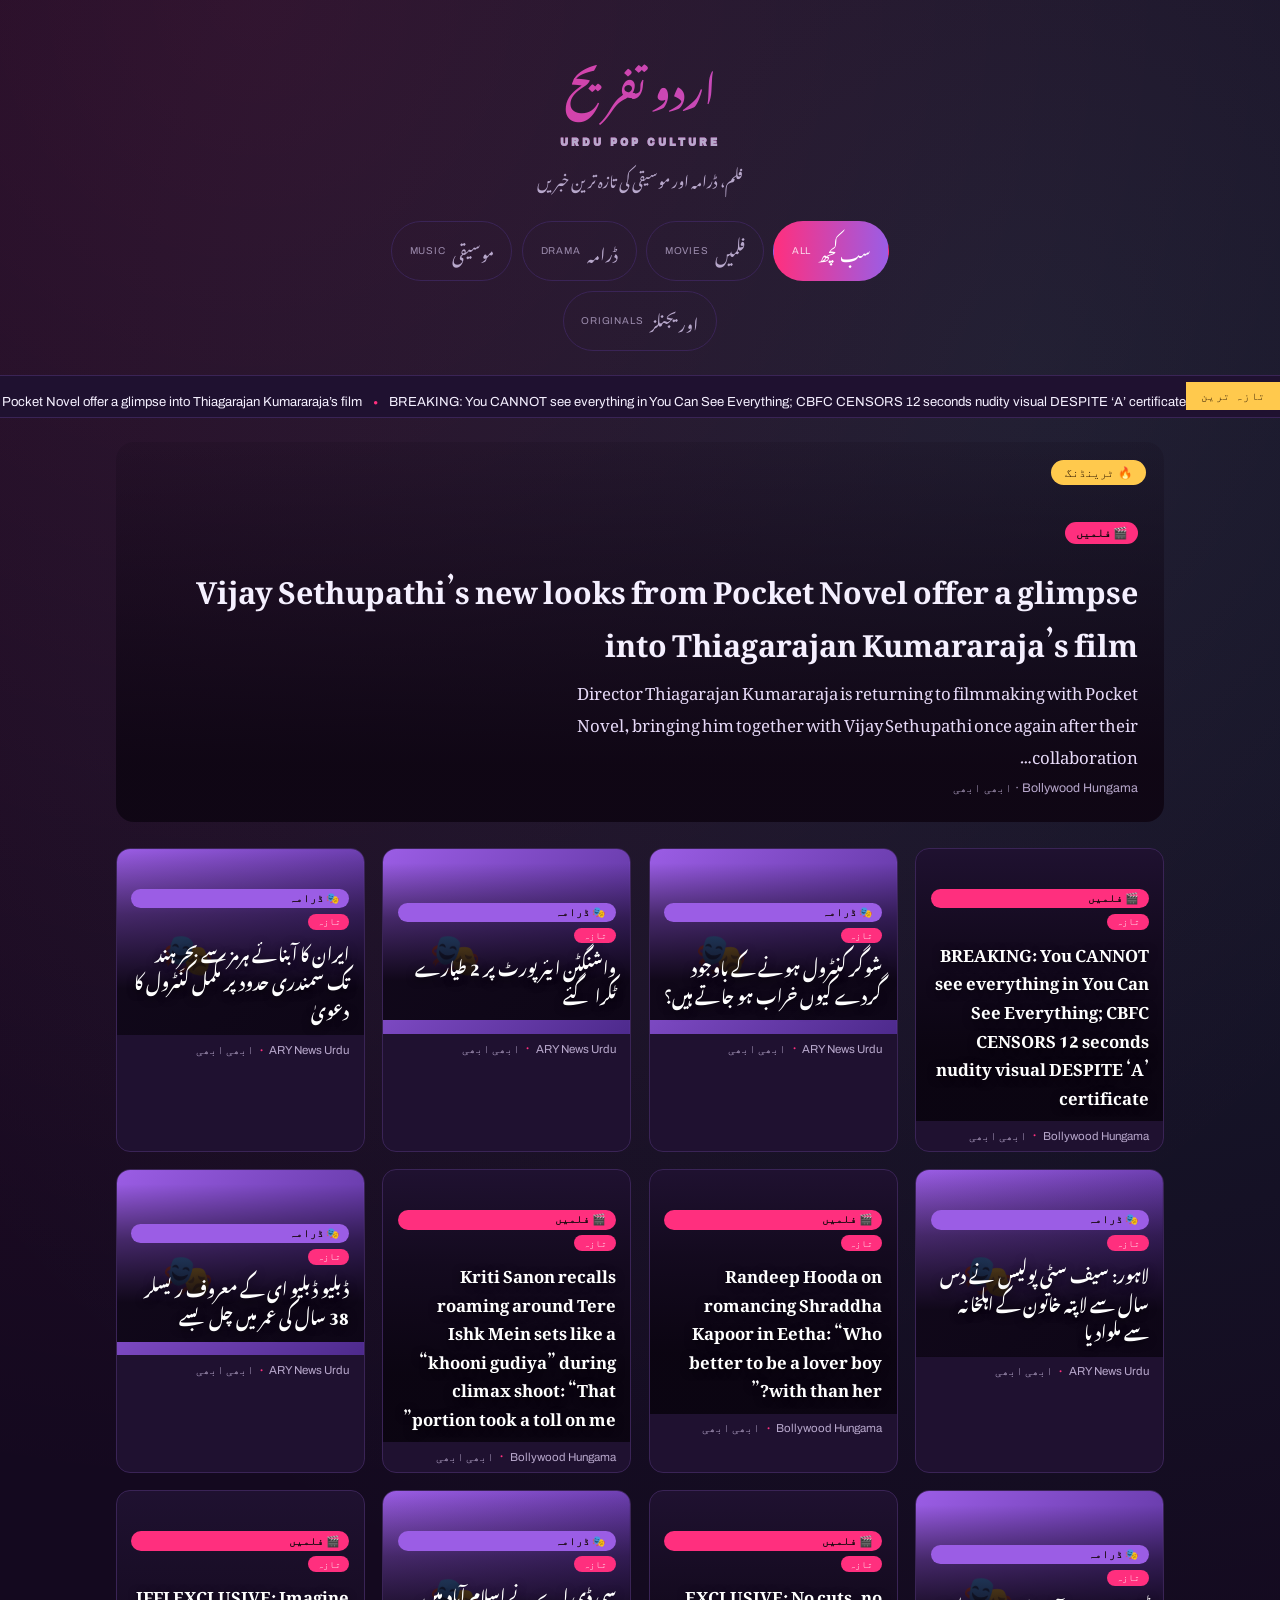
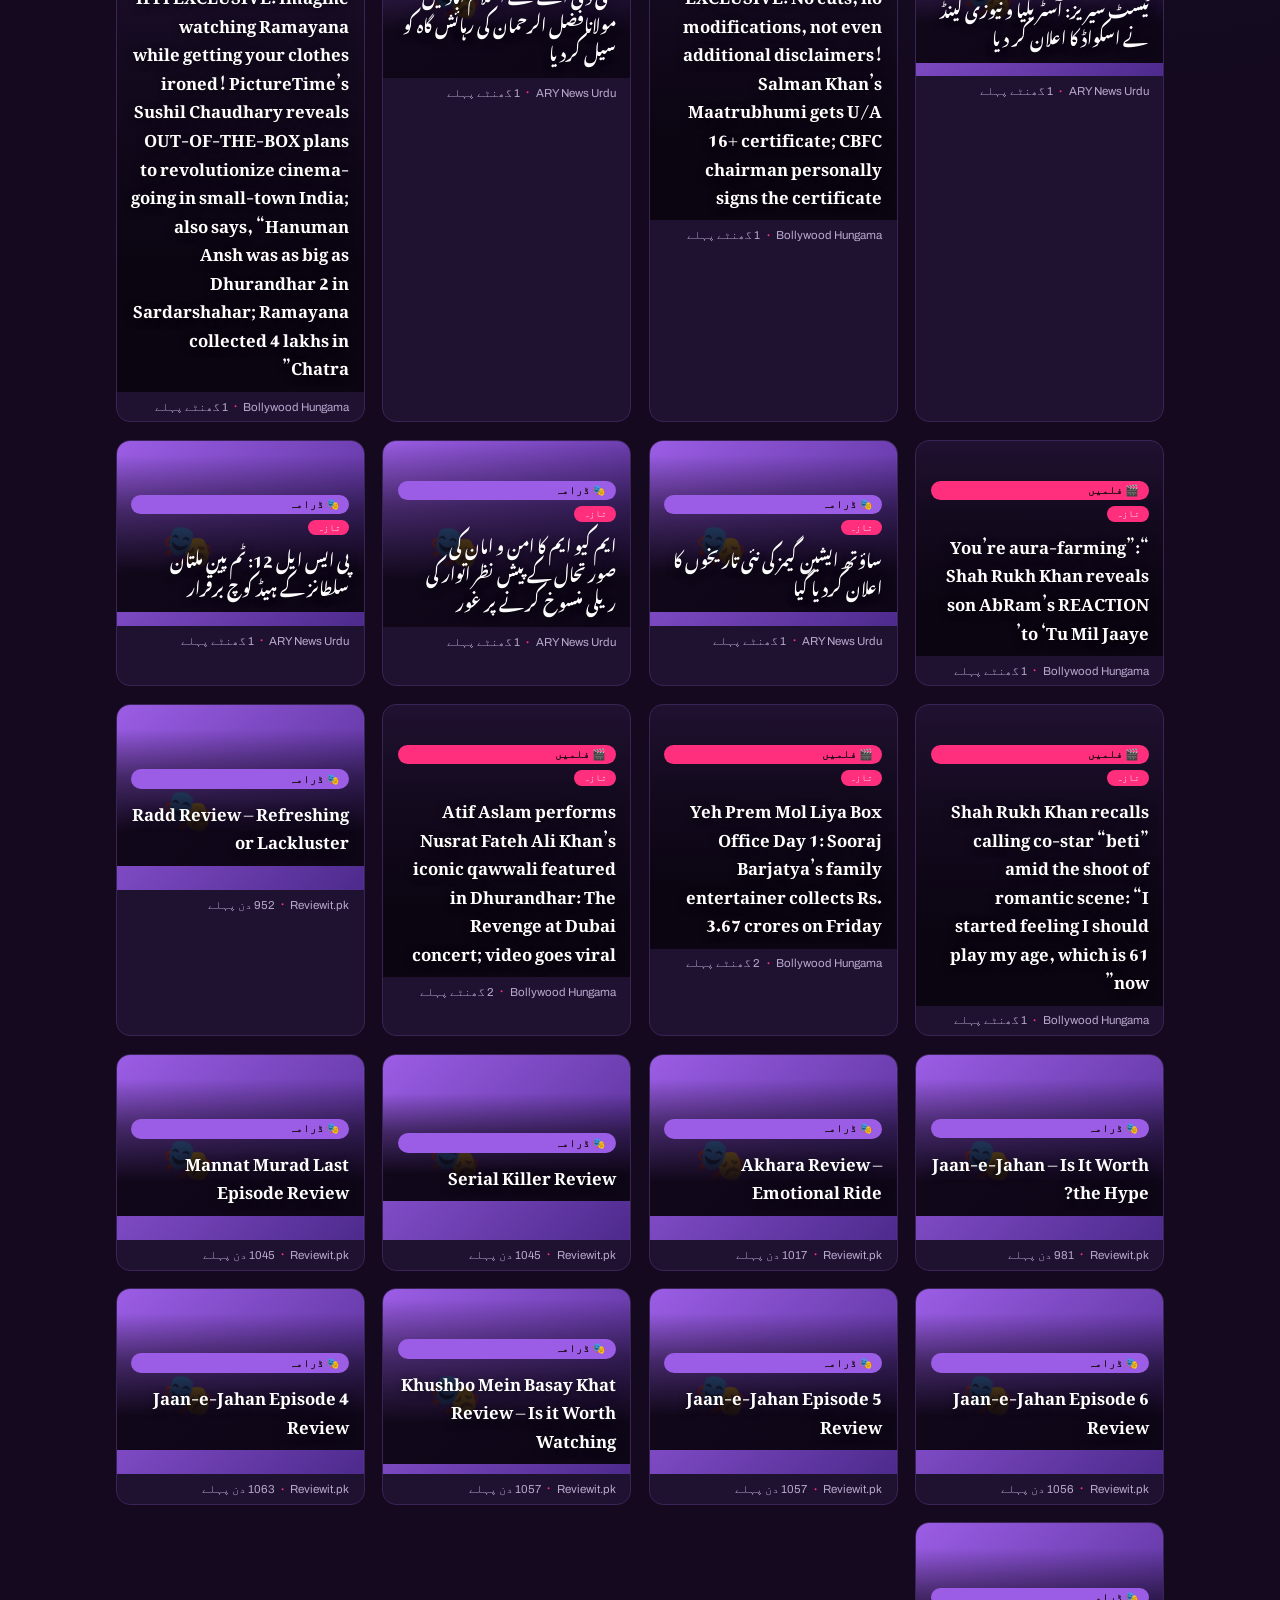
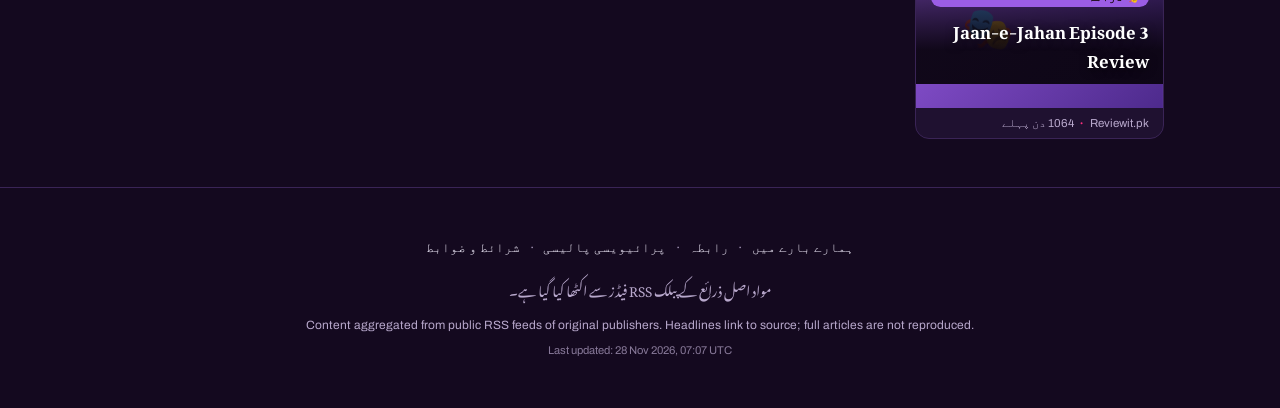
==== commit e7f6fd55: "Auto-update site content" ====
--- a/docs/index.html
+++ b/docs/index.html
@@ -23,359 +23,359 @@
 <a class="tab" href="music.html"><span class="tab-urdu">موسیقی</span><span class="tab-en">Music</span></a>
 <a class="tab" href="originals.html"><span class="tab-urdu">اوریجنلز</span><span class="tab-en">Originals</span></a></nav>
 </header>
-<div class="ticker"><span class="ticker-label">تازہ ترین</span><div class="ticker-viewport"><div class="ticker-track"><a href="https://urdu.arynews.tv/without-paying-rs-15000-suspect-arrested-sahiwal/" target="_blank" rel="noopener nofollow">پیٹرول کے 15 ہزار روپے دیے بغیر بھاگنے والا کیسے پکڑا گیا</a><span class="dot">●</span><a href="https://urdu.arynews.tv/sindh-govt-not-blackmailed-by-mafia-nasir-shah/" target="_blank" rel="noopener nofollow">سندھ حکومت کسی مافیا سے بلیک میل نہیں ہوگی، ناصر شاہ</a><span class="dot">●</span><a href="https://urdu.arynews.tv/uae-customers-55gb-of-free-mobile-data/" target="_blank" rel="noopener nofollow">مفت 55 جی بی ڈیٹا کی پیشکش!</a><span class="dot">●</span><a href="https://urdu.arynews.tv/ruja-ignatova-crypto-queen-onecoin-affair-fbi/" target="_blank" rel="noopener nofollow">لاکھوں افراد کو لُوٹنے والی ’کرپٹو کوئن‘ چھلاوہ بن گئی؟</a><span class="dot">●</span><a href="https://urdu.arynews.tv/omair-rana-talks-about-his-bond-with-durefishan-saleem/" target="_blank" rel="noopener nofollow">درفشاں سلیم میری اہلیہ کی اسٹوڈنٹ رہ چکی ہیں، عمیر رانا</a><span class="dot">●</span><a href="https://urdu.arynews.tv/crack-down-on-illegal-constructions-dg-sbca/" target="_blank" rel="noopener nofollow">کراچی : تمام غیر قانونی تعمیرات کیخلاف کریک ڈاؤن کا حکم</a><span class="dot">●</span><a href="https://urdu.arynews.tv/mickey-arthur-revales-why-babar-azam-angry/" target="_blank" rel="noopener nofollow">مکی آرتھر کا بابر اعظم سے متعلق حیران کُن انکشاف</a><span class="dot">●</span><a href="https://urdu.arynews.tv/woman-fined-for-sitting-alone-on-playground-bench/" target="_blank" rel="noopener nofollow">میدان میں اکیلے بینچ پر بیٹھنے والی خاتون کو جرمانہ ہو گیا</a><span class="dot">●</span><a href="https://urdu.arynews.tv/without-paying-rs-15000-suspect-arrested-sahiwal/" target="_blank" rel="noopener nofollow">پیٹرول کے 15 ہزار روپے دیے بغیر بھاگنے والا کیسے پکڑا گیا</a><span class="dot">●</span><a href="https://urdu.arynews.tv/sindh-govt-not-blackmailed-by-mafia-nasir-shah/" target="_blank" rel="noopener nofollow">سندھ حکومت کسی مافیا سے بلیک میل نہیں ہوگی، ناصر شاہ</a><span class="dot">●</span><a href="https://urdu.arynews.tv/uae-customers-55gb-of-free-mobile-data/" target="_blank" rel="noopener nofollow">مفت 55 جی بی ڈیٹا کی پیشکش!</a><span class="dot">●</span><a href="https://urdu.arynews.tv/ruja-ignatova-crypto-queen-onecoin-affair-fbi/" target="_blank" rel="noopener nofollow">لاکھوں افراد کو لُوٹنے والی ’کرپٹو کوئن‘ چھلاوہ بن گئی؟</a><span class="dot">●</span><a href="https://urdu.arynews.tv/omair-rana-talks-about-his-bond-with-durefishan-saleem/" target="_blank" rel="noopener nofollow">درفشاں سلیم میری اہلیہ کی اسٹوڈنٹ رہ چکی ہیں، عمیر رانا</a><span class="dot">●</span><a href="https://urdu.arynews.tv/crack-down-on-illegal-constructions-dg-sbca/" target="_blank" rel="noopener nofollow">کراچی : تمام غیر قانونی تعمیرات کیخلاف کریک ڈاؤن کا حکم</a><span class="dot">●</span><a href="https://urdu.arynews.tv/mickey-arthur-revales-why-babar-azam-angry/" target="_blank" rel="noopener nofollow">مکی آرتھر کا بابر اعظم سے متعلق حیران کُن انکشاف</a><span class="dot">●</span><a href="https://urdu.arynews.tv/woman-fined-for-sitting-alone-on-playground-bench/" target="_blank" rel="noopener nofollow">میدان میں اکیلے بینچ پر بیٹھنے والی خاتون کو جرمانہ ہو گیا</a><span class="dot">●</span></div></div></div>
+<div class="ticker"><span class="ticker-label">تازہ ترین</span><div class="ticker-viewport"><div class="ticker-track"><a href="https://www.bollywoodhungama.com/news/south-cinema/vijay-sethupathis-new-looks-from-pocket-novel-offer-a-glimpse-into-thiagarajan-kumararajas-film/" target="_blank" rel="noopener nofollow">Vijay Sethupathi’s new looks from Pocket Novel offer a glimpse into Thiagarajan Kumararaja’s film</a><span class="dot">●</span><a href="https://www.bollywoodhungama.com/news/bollywood/breaking-you-cannot-see-everything-in-you-can-see-everything-cbfc-censors-12-seconds-nudity-visual-despite-a-certificate/" target="_blank" rel="noopener nofollow">BREAKING: You CANNOT see everything in You Can See Everything; CBFC CENSORS 12 seconds nudity visual DESPITE ‘A’ certificate</a><span class="dot">●</span><a href="https://urdu.arynews.tv/diabetes-can-slowly-damage-your-kidneys/" target="_blank" rel="noopener nofollow">شوگر کنٹرول ہونے کے باوجود گردے کیوں خراب ہو جاتے ہیں؟</a><span class="dot">●</span><a href="https://urdu.arynews.tv/2-american-airlines-jets-clip-wings-washington-airport/" target="_blank" rel="noopener nofollow">واشنگٹن ایئرپورٹ پر 2 طیارے ٹکرا گئے</a><span class="dot">●</span><a href="https://urdu.arynews.tv/iran-claims-full-control-over-maritime-boundaries-28-11-2026/" target="_blank" rel="noopener nofollow">ایران کا آبنائے ہرمز سے بحرِ ہند تک سمندری حدود پر مکمل کنٹرول کا دعویٰ</a><span class="dot">●</span><a href="https://urdu.arynews.tv/lahore-safe-city-police-reunited-a-woman-28-11-2026/" target="_blank" rel="noopener nofollow">لاہور: سیف سٹی پولیس نے دس سال سے لاپتہ خاتون کے اہلخانہ سے ملوادیا</a><span class="dot">●</span><a href="https://www.bollywoodhungama.com/news/features/randeep-hooda-on-romancing-shraddha-kapoor-in-eetha-who-better-to-be-a-lover-boy-with-than-her/" target="_blank" rel="noopener nofollow">Randeep Hooda on romancing Shraddha Kapoor in Eetha: “Who better to be a lover boy with than her?”</a><span class="dot">●</span><a href="https://www.bollywoodhungama.com/news/features/kriti-sanon-recalls-roaming-around-tere-ishk-mein-sets-like-a-khooni-gudiya-during-climax-shoot-that-portion-took-a-toll-on-me/" target="_blank" rel="noopener nofollow">Kriti Sanon recalls roaming around Tere Ishk Mein sets like a “khooni gudiya” during climax shoot: “That portion took a toll on me”</a><span class="dot">●</span><a href="https://www.bollywoodhungama.com/news/south-cinema/vijay-sethupathis-new-looks-from-pocket-novel-offer-a-glimpse-into-thiagarajan-kumararajas-film/" target="_blank" rel="noopener nofollow">Vijay Sethupathi’s new looks from Pocket Novel offer a glimpse into Thiagarajan Kumararaja’s film</a><span class="dot">●</span><a href="https://www.bollywoodhungama.com/news/bollywood/breaking-you-cannot-see-everything-in-you-can-see-everything-cbfc-censors-12-seconds-nudity-visual-despite-a-certificate/" target="_blank" rel="noopener nofollow">BREAKING: You CANNOT see everything in You Can See Everything; CBFC CENSORS 12 seconds nudity visual DESPITE ‘A’ certificate</a><span class="dot">●</span><a href="https://urdu.arynews.tv/diabetes-can-slowly-damage-your-kidneys/" target="_blank" rel="noopener nofollow">شوگر کنٹرول ہونے کے باوجود گردے کیوں خراب ہو جاتے ہیں؟</a><span class="dot">●</span><a href="https://urdu.arynews.tv/2-american-airlines-jets-clip-wings-washington-airport/" target="_blank" rel="noopener nofollow">واشنگٹن ایئرپورٹ پر 2 طیارے ٹکرا گئے</a><span class="dot">●</span><a href="https://urdu.arynews.tv/iran-claims-full-control-over-maritime-boundaries-28-11-2026/" target="_blank" rel="noopener nofollow">ایران کا آبنائے ہرمز سے بحرِ ہند تک سمندری حدود پر مکمل کنٹرول کا دعویٰ</a><span class="dot">●</span><a href="https://urdu.arynews.tv/lahore-safe-city-police-reunited-a-woman-28-11-2026/" target="_blank" rel="noopener nofollow">لاہور: سیف سٹی پولیس نے دس سال سے لاپتہ خاتون کے اہلخانہ سے ملوادیا</a><span class="dot">●</span><a href="https://www.bollywoodhungama.com/news/features/randeep-hooda-on-romancing-shraddha-kapoor-in-eetha-who-better-to-be-a-lover-boy-with-than-her/" target="_blank" rel="noopener nofollow">Randeep Hooda on romancing Shraddha Kapoor in Eetha: “Who better to be a lover boy with than her?”</a><span class="dot">●</span><a href="https://www.bollywoodhungama.com/news/features/kriti-sanon-recalls-roaming-around-tere-ishk-mein-sets-like-a-khooni-gudiya-during-climax-shoot-that-portion-took-a-toll-on-me/" target="_blank" rel="noopener nofollow">Kriti Sanon recalls roaming around Tere Ishk Mein sets like a “khooni gudiya” during climax shoot: “That portion took a toll on me”</a><span class="dot">●</span></div></div></div>
 <main>
 
-    <section class="hero" style="background-image:linear-gradient(to top, rgba(15,6,20,0.97) 15%, rgba(15,6,20,0.55) 55%, rgba(15,6,20,0.15)), url('https://pbs.twimg.com/media/HYDx-BeWYAAkCAn?format=jpg&amp;name=large')">
+    <section class="hero" style="background-image:linear-gradient(to top, rgba(15,6,20,0.97) 15%, rgba(15,6,20,0.55) 55%, rgba(15,6,20,0.15)), url('https://www.bollywoodhungama.com/wp-content/uploads/2026/11/WhatsApp-Image-2026-11-28-at-11.461.jpg.jpeg')">
       <span class="ribbon">🔥 ٹرینڈنگ</span>
       <div class="hero-content">
-        <span class="chip" style="--c:#9b5de5">🎭 ڈرامہ</span>
-        <h1 class="hero-title"><a href="https://urdu.arynews.tv/without-paying-rs-15000-suspect-arrested-sahiwal/" target="_blank" rel="noopener nofollow">پیٹرول کے 15 ہزار روپے دیے بغیر بھاگنے والا کیسے پکڑا گیا</a></h1>
-        <p class="hero-summary">ساہیوال : 15 ہزار روپے کا پیٹرول ڈلوا کر پمپ ملازم کو گاڑی کے ساتھ گھسیٹ کر فرار ہونے والا ملزم 48گھنٹوں میں گرفتار کرلیا گیا۔ پنجاب پولیس نے ساہیوال میں پٹرول…</p>
-        <div class="hero-meta">ARY News Urdu · 1 گھنٹے پہلے</div>
+        <span class="chip" style="--c:#ff2f7e">🎬 فلمیں</span>
+        <h1 class="hero-title"><a href="https://www.bollywoodhungama.com/news/south-cinema/vijay-sethupathis-new-looks-from-pocket-novel-offer-a-glimpse-into-thiagarajan-kumararajas-film/" target="_blank" rel="noopener nofollow">Vijay Sethupathi’s new looks from Pocket Novel offer a glimpse into Thiagarajan Kumararaja’s film</a></h1>
+        <p class="hero-summary">Director Thiagarajan Kumararaja is returning to filmmaking with Pocket Novel, bringing him together with Vijay Sethupathi once again after their collaboration…</p>
+        <div class="hero-meta">Bollywood Hungama · ابھی ابھی</div>
       </div>
     </section>
 <div class="grid">
 
     <article class="tile">
-      <a class="tile-link" href="https://urdu.arynews.tv/sindh-govt-not-blackmailed-by-mafia-nasir-shah/" target="_blank" rel="noopener nofollow">
-        <div class="tile-media tile-media-fallback" style="background-image:linear-gradient(135deg,#9b5de5,#4d2a8c)">
-          <span class="tile-icon">🎭</span>
-          <div class="tile-scrim">
-            <span class="chip chip-sm" style="--c:#9b5de5">🎭 ڈرامہ</span>
-            <span class="badge-fresh">تازہ</span>
-            <h2 class="tile-title">سندھ حکومت کسی مافیا سے بلیک میل نہیں ہوگی، ناصر شاہ</h2>
-          </div>
-        </div>
-      </a>
-      <div class="tile-footer">
-        <span class="tile-source">ARY News Urdu</span>
+      <a class="tile-link" href="https://www.bollywoodhungama.com/news/bollywood/breaking-you-cannot-see-everything-in-you-can-see-everything-cbfc-censors-12-seconds-nudity-visual-despite-a-certificate/" target="_blank" rel="noopener nofollow">
+        <div class="tile-media" style="background-image:url('https://www.bollywoodhungama.com/wp-content/uploads/2026/11/Everything.jpg')">
+          
+          <div class="tile-scrim">
+            <span class="chip chip-sm" style="--c:#ff2f7e">🎬 فلمیں</span>
+            <span class="badge-fresh">تازہ</span>
+            <h2 class="tile-title">BREAKING: You CANNOT see everything in You Can See Everything; CBFC CENSORS 12 seconds nudity visual DESPITE ‘A’ certificate</h2>
+          </div>
+        </div>
+      </a>
+      <div class="tile-footer">
+        <span class="tile-source">Bollywood Hungama</span>
+        <span class="tile-dot">•</span>
+        <span class="tile-time">ابھی ابھی</span>
+      </div>
+    </article>
+
+    <article class="tile">
+      <a class="tile-link" href="https://urdu.arynews.tv/diabetes-can-slowly-damage-your-kidneys/" target="_blank" rel="noopener nofollow">
+        <div class="tile-media tile-media-fallback" style="background-image:linear-gradient(135deg,#9b5de5,#4d2a8c)">
+          <span class="tile-icon">🎭</span>
+          <div class="tile-scrim">
+            <span class="chip chip-sm" style="--c:#9b5de5">🎭 ڈرامہ</span>
+            <span class="badge-fresh">تازہ</span>
+            <h2 class="tile-title">شوگر کنٹرول ہونے کے باوجود گردے کیوں خراب ہو جاتے ہیں؟</h2>
+          </div>
+        </div>
+      </a>
+      <div class="tile-footer">
+        <span class="tile-source">ARY News Urdu</span>
+        <span class="tile-dot">•</span>
+        <span class="tile-time">ابھی ابھی</span>
+      </div>
+    </article>
+
+    <article class="tile">
+      <a class="tile-link" href="https://urdu.arynews.tv/2-american-airlines-jets-clip-wings-washington-airport/" target="_blank" rel="noopener nofollow">
+        <div class="tile-media tile-media-fallback" style="background-image:linear-gradient(135deg,#9b5de5,#4d2a8c)">
+          <span class="tile-icon">🎭</span>
+          <div class="tile-scrim">
+            <span class="chip chip-sm" style="--c:#9b5de5">🎭 ڈرامہ</span>
+            <span class="badge-fresh">تازہ</span>
+            <h2 class="tile-title">واشنگٹن ایئرپورٹ پر 2 طیارے ٹکرا گئے</h2>
+          </div>
+        </div>
+      </a>
+      <div class="tile-footer">
+        <span class="tile-source">ARY News Urdu</span>
+        <span class="tile-dot">•</span>
+        <span class="tile-time">ابھی ابھی</span>
+      </div>
+    </article>
+
+    <article class="tile">
+      <a class="tile-link" href="https://urdu.arynews.tv/iran-claims-full-control-over-maritime-boundaries-28-11-2026/" target="_blank" rel="noopener nofollow">
+        <div class="tile-media tile-media-fallback" style="background-image:linear-gradient(135deg,#9b5de5,#4d2a8c)">
+          <span class="tile-icon">🎭</span>
+          <div class="tile-scrim">
+            <span class="chip chip-sm" style="--c:#9b5de5">🎭 ڈرامہ</span>
+            <span class="badge-fresh">تازہ</span>
+            <h2 class="tile-title">ایران کا آبنائے ہرمز سے بحرِ ہند تک سمندری حدود پر مکمل کنٹرول کا دعویٰ</h2>
+          </div>
+        </div>
+      </a>
+      <div class="tile-footer">
+        <span class="tile-source">ARY News Urdu</span>
+        <span class="tile-dot">•</span>
+        <span class="tile-time">ابھی ابھی</span>
+      </div>
+    </article>
+
+    <article class="tile">
+      <a class="tile-link" href="https://urdu.arynews.tv/lahore-safe-city-police-reunited-a-woman-28-11-2026/" target="_blank" rel="noopener nofollow">
+        <div class="tile-media tile-media-fallback" style="background-image:linear-gradient(135deg,#9b5de5,#4d2a8c)">
+          <span class="tile-icon">🎭</span>
+          <div class="tile-scrim">
+            <span class="chip chip-sm" style="--c:#9b5de5">🎭 ڈرامہ</span>
+            <span class="badge-fresh">تازہ</span>
+            <h2 class="tile-title">لاہور: سیف سٹی پولیس نے دس سال سے لاپتہ خاتون کے اہلخانہ سے ملوادیا</h2>
+          </div>
+        </div>
+      </a>
+      <div class="tile-footer">
+        <span class="tile-source">ARY News Urdu</span>
+        <span class="tile-dot">•</span>
+        <span class="tile-time">ابھی ابھی</span>
+      </div>
+    </article>
+
+    <article class="tile">
+      <a class="tile-link" href="https://www.bollywoodhungama.com/news/features/randeep-hooda-on-romancing-shraddha-kapoor-in-eetha-who-better-to-be-a-lover-boy-with-than-her/" target="_blank" rel="noopener nofollow">
+        <div class="tile-media" style="background-image:url('https://www.bollywoodhungama.com/wp-content/uploads/2026/11/Randeep-Hooda-on-doing-Eetha.jpeg')">
+          
+          <div class="tile-scrim">
+            <span class="chip chip-sm" style="--c:#ff2f7e">🎬 فلمیں</span>
+            <span class="badge-fresh">تازہ</span>
+            <h2 class="tile-title">Randeep Hooda on romancing Shraddha Kapoor in Eetha: “Who better to be a lover boy with than her?”</h2>
+          </div>
+        </div>
+      </a>
+      <div class="tile-footer">
+        <span class="tile-source">Bollywood Hungama</span>
+        <span class="tile-dot">•</span>
+        <span class="tile-time">ابھی ابھی</span>
+      </div>
+    </article>
+
+    <article class="tile">
+      <a class="tile-link" href="https://www.bollywoodhungama.com/news/features/kriti-sanon-recalls-roaming-around-tere-ishk-mein-sets-like-a-khooni-gudiya-during-climax-shoot-that-portion-took-a-toll-on-me/" target="_blank" rel="noopener nofollow">
+        <div class="tile-media" style="background-image:url('https://www.bollywoodhungama.com/wp-content/uploads/2026/11/Kriti-Sanon-on-Tere-Ishk-Mein.jpeg')">
+          
+          <div class="tile-scrim">
+            <span class="chip chip-sm" style="--c:#ff2f7e">🎬 فلمیں</span>
+            <span class="badge-fresh">تازہ</span>
+            <h2 class="tile-title">Kriti Sanon recalls roaming around Tere Ishk Mein sets like a “khooni gudiya” during climax shoot: “That portion took a toll on me”</h2>
+          </div>
+        </div>
+      </a>
+      <div class="tile-footer">
+        <span class="tile-source">Bollywood Hungama</span>
+        <span class="tile-dot">•</span>
+        <span class="tile-time">ابھی ابھی</span>
+      </div>
+    </article>
+
+    <article class="tile">
+      <a class="tile-link" href="https://urdu.arynews.tv/wwe-star-bronson-reed-dies-at-38/" target="_blank" rel="noopener nofollow">
+        <div class="tile-media tile-media-fallback" style="background-image:linear-gradient(135deg,#9b5de5,#4d2a8c)">
+          <span class="tile-icon">🎭</span>
+          <div class="tile-scrim">
+            <span class="chip chip-sm" style="--c:#9b5de5">🎭 ڈرامہ</span>
+            <span class="badge-fresh">تازہ</span>
+            <h2 class="tile-title">ڈبلیو ڈبلیو ای کے معروف ریسلر 38 سال کی عمر میں چل بسے</h2>
+          </div>
+        </div>
+      </a>
+      <div class="tile-footer">
+        <span class="tile-source">ARY News Urdu</span>
+        <span class="tile-dot">•</span>
+        <span class="tile-time">ابھی ابھی</span>
+      </div>
+    </article>
+
+    <article class="tile">
+      <a class="tile-link" href="https://urdu.arynews.tv/australia-new-zealand-announce-test-series-squads/" target="_blank" rel="noopener nofollow">
+        <div class="tile-media tile-media-fallback" style="background-image:linear-gradient(135deg,#9b5de5,#4d2a8c)">
+          <span class="tile-icon">🎭</span>
+          <div class="tile-scrim">
+            <span class="chip chip-sm" style="--c:#9b5de5">🎭 ڈرامہ</span>
+            <span class="badge-fresh">تازہ</span>
+            <h2 class="tile-title">ٹیسٹ سیریز: آسٹریلیا و نیوزی لینڈ نے اسکواڈ کا اعلان کر دیا</h2>
+          </div>
+        </div>
+      </a>
+      <div class="tile-footer">
+        <span class="tile-source">ARY News Urdu</span>
+        <span class="tile-dot">•</span>
+        <span class="tile-time">1 گھنٹے پہلے</span>
+      </div>
+    </article>
+
+    <article class="tile">
+      <a class="tile-link" href="https://www.bollywoodhungama.com/news/bollywood/exclusive-no-cuts-no-modifications-not-even-additional-disclaimers-salman-khans-maatrubhumi-gets-u-a-16-certificate-cbfc-chairman-personally-signs-the-certificate/" target="_blank" rel="noopener nofollow">
+        <div class="tile-media" style="background-image:url('https://www.bollywoodhungama.com/wp-content/uploads/2026/11/Maatrubhumi-3.jpg')">
+          
+          <div class="tile-scrim">
+            <span class="chip chip-sm" style="--c:#ff2f7e">🎬 فلمیں</span>
+            <span class="badge-fresh">تازہ</span>
+            <h2 class="tile-title">EXCLUSIVE: No cuts, no modifications, not even additional disclaimers! Salman Khan’s Maatrubhumi gets U/A 16+ certificate; CBFC chairman personally signs the certificate</h2>
+          </div>
+        </div>
+      </a>
+      <div class="tile-footer">
+        <span class="tile-source">Bollywood Hungama</span>
+        <span class="tile-dot">•</span>
+        <span class="tile-time">1 گھنٹے پہلے</span>
+      </div>
+    </article>
+
+    <article class="tile">
+      <a class="tile-link" href="https://urdu.arynews.tv/da-has-sealed-maulana-fazl-ur-rehman-in-islamabad-28-11-2026/" target="_blank" rel="noopener nofollow">
+        <div class="tile-media tile-media-fallback" style="background-image:linear-gradient(135deg,#9b5de5,#4d2a8c)">
+          <span class="tile-icon">🎭</span>
+          <div class="tile-scrim">
+            <span class="chip chip-sm" style="--c:#9b5de5">🎭 ڈرامہ</span>
+            <span class="badge-fresh">تازہ</span>
+            <h2 class="tile-title">سی ڈی اے نے اسلام آباد میں مولانافضل الرحمان کی رہائش گاہ کو سیل کردیا</h2>
+          </div>
+        </div>
+      </a>
+      <div class="tile-footer">
+        <span class="tile-source">ARY News Urdu</span>
+        <span class="tile-dot">•</span>
+        <span class="tile-time">1 گھنٹے پہلے</span>
+      </div>
+    </article>
+
+    <article class="tile">
+      <a class="tile-link" href="https://www.bollywoodhungama.com/news/features/iffi-exclusive-imagine-watching-ramayana-while-getting-your-clothes-ironed-picturetimes-sushil-chaudhary-reveals-out-of-the-box-plans-to-revolutionize-cinema-going-in-small-town-india-also/" target="_blank" rel="noopener nofollow">
+        <div class="tile-media" style="background-image:url('https://www.bollywoodhungama.com/wp-content/uploads/2026/11/Ramayana-1-7.jpg')">
+          
+          <div class="tile-scrim">
+            <span class="chip chip-sm" style="--c:#ff2f7e">🎬 فلمیں</span>
+            <span class="badge-fresh">تازہ</span>
+            <h2 class="tile-title">IFFI EXCLUSIVE: Imagine watching Ramayana while getting your clothes ironed! PictureTime’s Sushil Chaudhary reveals OUT-OF-THE-BOX plans to revolutionize cinema-going in small-town India; also says, “Hanuman Ansh was as big as Dhurandhar 2 in Sardarshahar; Ramayana collected 4 lakhs in Chatra”</h2>
+          </div>
+        </div>
+      </a>
+      <div class="tile-footer">
+        <span class="tile-source">Bollywood Hungama</span>
+        <span class="tile-dot">•</span>
+        <span class="tile-time">1 گھنٹے پہلے</span>
+      </div>
+    </article>
+
+    <article class="tile">
+      <a class="tile-link" href="https://www.bollywoodhungama.com/news/features/youre-aura-farming-shah-rukh-khan-reveals-son-abrams-reaction-to-tu-mil-jaaye/" target="_blank" rel="noopener nofollow">
+        <div class="tile-media" style="background-image:url('https://www.bollywoodhungama.com/wp-content/uploads/2026/11/SRK-reveals-AbRam-reaction.jpeg')">
+          
+          <div class="tile-scrim">
+            <span class="chip chip-sm" style="--c:#ff2f7e">🎬 فلمیں</span>
+            <span class="badge-fresh">تازہ</span>
+            <h2 class="tile-title">“You’re aura-farming”: Shah Rukh Khan reveals son AbRam’s REACTION to ‘Tu Mil Jaaye’</h2>
+          </div>
+        </div>
+      </a>
+      <div class="tile-footer">
+        <span class="tile-source">Bollywood Hungama</span>
+        <span class="tile-dot">•</span>
+        <span class="tile-time">1 گھنٹے پہلے</span>
+      </div>
+    </article>
+
+    <article class="tile">
+      <a class="tile-link" href="https://urdu.arynews.tv/14th-south-asian-games-2027-dates-set-for-pakistan/" target="_blank" rel="noopener nofollow">
+        <div class="tile-media tile-media-fallback" style="background-image:linear-gradient(135deg,#9b5de5,#4d2a8c)">
+          <span class="tile-icon">🎭</span>
+          <div class="tile-scrim">
+            <span class="chip chip-sm" style="--c:#9b5de5">🎭 ڈرامہ</span>
+            <span class="badge-fresh">تازہ</span>
+            <h2 class="tile-title">ساؤتھ ایشین گیمز کی نئی تاریخوں کا اعلان کردیا گیا</h2>
+          </div>
+        </div>
+      </a>
+      <div class="tile-footer">
+        <span class="tile-source">ARY News Urdu</span>
+        <span class="tile-dot">•</span>
+        <span class="tile-time">1 گھنٹے پہلے</span>
+      </div>
+    </article>
+
+    <article class="tile">
+      <a class="tile-link" href="https://urdu.arynews.tv/mqm-pakistan-november-29-rally-cancelled-28-11-2026/" target="_blank" rel="noopener nofollow">
+        <div class="tile-media tile-media-fallback" style="background-image:linear-gradient(135deg,#9b5de5,#4d2a8c)">
+          <span class="tile-icon">🎭</span>
+          <div class="tile-scrim">
+            <span class="chip chip-sm" style="--c:#9b5de5">🎭 ڈرامہ</span>
+            <span class="badge-fresh">تازہ</span>
+            <h2 class="tile-title">ایم کیو ایم کا امن و امان کی صورتحال کے پیش نظر اتوار کی ریلی منسوخ کرنے پر غور</h2>
+          </div>
+        </div>
+      </a>
+      <div class="tile-footer">
+        <span class="tile-source">ARY News Urdu</span>
+        <span class="tile-dot">•</span>
+        <span class="tile-time">1 گھنٹے پہلے</span>
+      </div>
+    </article>
+
+    <article class="tile">
+      <a class="tile-link" href="https://urdu.arynews.tv/tim-paine-head-coach-multan-sultans-psl-12/" target="_blank" rel="noopener nofollow">
+        <div class="tile-media tile-media-fallback" style="background-image:linear-gradient(135deg,#9b5de5,#4d2a8c)">
+          <span class="tile-icon">🎭</span>
+          <div class="tile-scrim">
+            <span class="chip chip-sm" style="--c:#9b5de5">🎭 ڈرامہ</span>
+            <span class="badge-fresh">تازہ</span>
+            <h2 class="tile-title">پی ایس ایل 12: ٹم پین ملتان سلطانز کے ہیڈ کوچ برقرار</h2>
+          </div>
+        </div>
+      </a>
+      <div class="tile-footer">
+        <span class="tile-source">ARY News Urdu</span>
+        <span class="tile-dot">•</span>
+        <span class="tile-time">1 گھنٹے پہلے</span>
+      </div>
+    </article>
+
+    <article class="tile">
+      <a class="tile-link" href="https://www.bollywoodhungama.com/news/bollywood/shah-rukh-khan-recalls-calling-co-star-beti-amid-the-shoot-of-romantic-scene-i-started-feeling-i-should-play-my-age-which-is-61-now/" target="_blank" rel="noopener nofollow">
+        <div class="tile-media" style="background-image:url('https://www.bollywoodhungama.com/wp-content/uploads/2026/11/SRK-on-playing-his-age.jpeg')">
+          
+          <div class="tile-scrim">
+            <span class="chip chip-sm" style="--c:#ff2f7e">🎬 فلمیں</span>
+            <span class="badge-fresh">تازہ</span>
+            <h2 class="tile-title">Shah Rukh Khan recalls calling co-star “beti” amid the shoot of romantic scene: “I started feeling I should play my age, which is 61 now”</h2>
+          </div>
+        </div>
+      </a>
+      <div class="tile-footer">
+        <span class="tile-source">Bollywood Hungama</span>
+        <span class="tile-dot">•</span>
+        <span class="tile-time">1 گھنٹے پہلے</span>
+      </div>
+    </article>
+
+    <article class="tile">
+      <a class="tile-link" href="https://www.bollywoodhungama.com/news/box-office-special-features/yeh-prem-mol-liya-box-office-day-1-sooraj-barjatyas-family-entertainer-collects-rs-3-67-crores-on-friday/" target="_blank" rel="noopener nofollow">
+        <div class="tile-media" style="background-image:url('https://www.bollywoodhungama.com/wp-content/uploads/2026/11/EXCLUSIVE-Though-Yeh-Prem-Mol-Liya-gets-UA-13-certificate-CBFC-passed-Sooraj-Barjatyas-family-entertainer-WITHOUT-a-SINGLE-cut.jpg')">
+          
+          <div class="tile-scrim">
+            <span class="chip chip-sm" style="--c:#ff2f7e">🎬 فلمیں</span>
+            <span class="badge-fresh">تازہ</span>
+            <h2 class="tile-title">Yeh Prem Mol Liya Box Office Day 1: Sooraj Barjatya’s family entertainer collects Rs. 3.67 crores on Friday</h2>
+          </div>
+        </div>
+      </a>
+      <div class="tile-footer">
+        <span class="tile-source">Bollywood Hungama</span>
         <span class="tile-dot">•</span>
         <span class="tile-time">2 گھنٹے پہلے</span>
       </div>
     </article>
 
     <article class="tile">
-      <a class="tile-link" href="https://urdu.arynews.tv/uae-customers-55gb-of-free-mobile-data/" target="_blank" rel="noopener nofollow">
-        <div class="tile-media tile-media-fallback" style="background-image:linear-gradient(135deg,#9b5de5,#4d2a8c)">
-          <span class="tile-icon">🎭</span>
-          <div class="tile-scrim">
-            <span class="chip chip-sm" style="--c:#9b5de5">🎭 ڈرامہ</span>
-            
-            <h2 class="tile-title">مفت 55 جی بی ڈیٹا کی پیشکش!</h2>
-          </div>
-        </div>
-      </a>
-      <div class="tile-footer">
-        <span class="tile-source">ARY News Urdu</span>
-        <span class="tile-dot">•</span>
-        <span class="tile-time">3 گھنٹے پہلے</span>
-      </div>
-    </article>
-
-    <article class="tile">
-      <a class="tile-link" href="https://urdu.arynews.tv/ruja-ignatova-crypto-queen-onecoin-affair-fbi/" target="_blank" rel="noopener nofollow">
-        <div class="tile-media tile-media-fallback" style="background-image:linear-gradient(135deg,#9b5de5,#4d2a8c)">
-          <span class="tile-icon">🎭</span>
-          <div class="tile-scrim">
-            <span class="chip chip-sm" style="--c:#9b5de5">🎭 ڈرامہ</span>
-            
-            <h2 class="tile-title">لاکھوں افراد کو لُوٹنے والی ’کرپٹو کوئن‘ چھلاوہ بن گئی؟</h2>
-          </div>
-        </div>
-      </a>
-      <div class="tile-footer">
-        <span class="tile-source">ARY News Urdu</span>
-        <span class="tile-dot">•</span>
-        <span class="tile-time">3 گھنٹے پہلے</span>
-      </div>
-    </article>
-
-    <article class="tile">
-      <a class="tile-link" href="https://urdu.arynews.tv/omair-rana-talks-about-his-bond-with-durefishan-saleem/" target="_blank" rel="noopener nofollow">
-        <div class="tile-media tile-media-fallback" style="background-image:linear-gradient(135deg,#9b5de5,#4d2a8c)">
-          <span class="tile-icon">🎭</span>
-          <div class="tile-scrim">
-            <span class="chip chip-sm" style="--c:#9b5de5">🎭 ڈرامہ</span>
-            
-            <h2 class="tile-title">درفشاں سلیم میری اہلیہ کی اسٹوڈنٹ رہ چکی ہیں، عمیر رانا</h2>
-          </div>
-        </div>
-      </a>
-      <div class="tile-footer">
-        <span class="tile-source">ARY News Urdu</span>
-        <span class="tile-dot">•</span>
-        <span class="tile-time">4 گھنٹے پہلے</span>
-      </div>
-    </article>
-
-    <article class="tile">
-      <a class="tile-link" href="https://urdu.arynews.tv/crack-down-on-illegal-constructions-dg-sbca/" target="_blank" rel="noopener nofollow">
-        <div class="tile-media" style="background-image:url('https://urdu.arynews.tv/wp-content/uploads/2026/11/SBCA-300x148.jpg')">
-          
-          <div class="tile-scrim">
-            <span class="chip chip-sm" style="--c:#9b5de5">🎭 ڈرامہ</span>
-            
-            <h2 class="tile-title">کراچی : تمام غیر قانونی تعمیرات کیخلاف کریک ڈاؤن کا حکم</h2>
-          </div>
-        </div>
-      </a>
-      <div class="tile-footer">
-        <span class="tile-source">ARY News Urdu</span>
-        <span class="tile-dot">•</span>
-        <span class="tile-time">4 گھنٹے پہلے</span>
-      </div>
-    </article>
-
-    <article class="tile">
-      <a class="tile-link" href="https://urdu.arynews.tv/mickey-arthur-revales-why-babar-azam-angry/" target="_blank" rel="noopener nofollow">
-        <div class="tile-media tile-media-fallback" style="background-image:linear-gradient(135deg,#9b5de5,#4d2a8c)">
-          <span class="tile-icon">🎭</span>
-          <div class="tile-scrim">
-            <span class="chip chip-sm" style="--c:#9b5de5">🎭 ڈرامہ</span>
-            
-            <h2 class="tile-title">مکی آرتھر کا بابر اعظم سے متعلق حیران کُن انکشاف</h2>
-          </div>
-        </div>
-      </a>
-      <div class="tile-footer">
-        <span class="tile-source">ARY News Urdu</span>
-        <span class="tile-dot">•</span>
-        <span class="tile-time">4 گھنٹے پہلے</span>
-      </div>
-    </article>
-
-    <article class="tile">
-      <a class="tile-link" href="https://urdu.arynews.tv/woman-fined-for-sitting-alone-on-playground-bench/" target="_blank" rel="noopener nofollow">
-        <div class="tile-media tile-media-fallback" style="background-image:linear-gradient(135deg,#9b5de5,#4d2a8c)">
-          <span class="tile-icon">🎭</span>
-          <div class="tile-scrim">
-            <span class="chip chip-sm" style="--c:#9b5de5">🎭 ڈرامہ</span>
-            
-            <h2 class="tile-title">میدان میں اکیلے بینچ پر بیٹھنے والی خاتون کو جرمانہ ہو گیا</h2>
-          </div>
-        </div>
-      </a>
-      <div class="tile-footer">
-        <span class="tile-source">ARY News Urdu</span>
-        <span class="tile-dot">•</span>
-        <span class="tile-time">4 گھنٹے پہلے</span>
-      </div>
-    </article>
-
-    <article class="tile">
-      <a class="tile-link" href="https://urdu.arynews.tv/ecc-approved-2-5-million-metric-ton-wheat-import/" target="_blank" rel="noopener nofollow">
-        <div class="tile-media tile-media-fallback" style="background-image:linear-gradient(135deg,#9b5de5,#4d2a8c)">
-          <span class="tile-icon">🎭</span>
-          <div class="tile-scrim">
-            <span class="chip chip-sm" style="--c:#9b5de5">🎭 ڈرامہ</span>
-            
-            <h2 class="tile-title">کتنی گندم درآمد کی جائے گی؟ اہم فیصلہ</h2>
-          </div>
-        </div>
-      </a>
-      <div class="tile-footer">
-        <span class="tile-source">ARY News Urdu</span>
-        <span class="tile-dot">•</span>
-        <span class="tile-time">5 گھنٹے پہلے</span>
-      </div>
-    </article>
-
-    <article class="tile">
-      <a class="tile-link" href="https://urdu.arynews.tv/pak-a-vs-ban-a-rising-stars-asia-cup-2026/" target="_blank" rel="noopener nofollow">
-        <div class="tile-media" style="background-image:url('https://urdu.arynews.tv/wp-content/uploads/2026/11/ASIA.jpg')">
-          
-          <div class="tile-scrim">
-            <span class="chip chip-sm" style="--c:#9b5de5">🎭 ڈرامہ</span>
-            
-            <h2 class="tile-title">بنگلادیش کو ہرا کر پاکستان رائزنگ اسٹارز ایشیا کپ کے فائنل میں پہنچ گیا</h2>
-          </div>
-        </div>
-      </a>
-      <div class="tile-footer">
-        <span class="tile-source">ARY News Urdu</span>
-        <span class="tile-dot">•</span>
-        <span class="tile-time">5 گھنٹے پہلے</span>
-      </div>
-    </article>
-
-    <article class="tile">
-      <a class="tile-link" href="https://www.bollywoodhungama.com/news/features/exclusive-ayushmann-khurrana-says-yeh-prem-mol-liya-marks-a-quantum-leap-for-rajshri-productions-explains-how-it-differs-from-hum-aapke-hain-koun/" target="_blank" rel="noopener nofollow">
-        <div class="tile-media" style="background-image:url('https://www.bollywoodhungama.com/wp-content/uploads/2026/11/Yeh-Prem-Mol-Liya-VTT.jpeg')">
-          
-          <div class="tile-scrim">
-            <span class="chip chip-sm" style="--c:#ff2f7e">🎬 فلمیں</span>
-            
-            <h2 class="tile-title">EXCLUSIVE: Ayushmann Khurrana says Yeh Prem Mol Liya marks a “quantum leap” for Rajshri Productions; explains how it differs from Hum Aapke Hain Koun..!</h2>
-          </div>
-        </div>
-      </a>
-      <div class="tile-footer">
-        <span class="tile-source">Bollywood Hungama</span>
-        <span class="tile-dot">•</span>
-        <span class="tile-time">7 گھنٹے پہلے</span>
-      </div>
-    </article>
-
-    <article class="tile">
-      <a class="tile-link" href="https://www.bollywoodhungama.com/news/bollywood/shah-rukh-khan-and-kareena-kapoor-khan-reunite-after-15-years-in-daddy-cool-from-king-song-out/" target="_blank" rel="noopener nofollow">
-        <div class="tile-media" style="background-image:url('https://www.bollywoodhungama.com/wp-content/uploads/2026/11/Daddy-Cool-out.jpeg')">
-          
-          <div class="tile-scrim">
-            <span class="chip chip-sm" style="--c:#ff2f7e">🎬 فلمیں</span>
-            
-            <h2 class="tile-title">Shah Rukh Khan and Kareena Kapoor Khan reunite after 15 years in ‘Daddy Cool’ from King; song out!</h2>
-          </div>
-        </div>
-      </a>
-      <div class="tile-footer">
-        <span class="tile-source">Bollywood Hungama</span>
-        <span class="tile-dot">•</span>
-        <span class="tile-time">7 گھنٹے پہلے</span>
-      </div>
-    </article>
-
-    <article class="tile">
-      <a class="tile-link" href="https://www.bollywoodhungama.com/news/bollywood/iffi-2026-bookmyshow-coo-ashish-saksena-says-theatrical-cinema-is-not-fading-away-believes-it-will-coexist-with-ott/" target="_blank" rel="noopener nofollow">
-        <div class="tile-media" style="background-image:url('https://www.bollywoodhungama.com/wp-content/uploads/2026/11/BMS-COO.jpeg')">
-          
-          <div class="tile-scrim">
-            <span class="chip chip-sm" style="--c:#ff2f7e">🎬 فلمیں</span>
-            
-            <h2 class="tile-title">IFFI 2026: BookMyShow COO Ashish Saksena says theatrical cinema is ‘not fading away’, believes it will coexist with OTT</h2>
-          </div>
-        </div>
-      </a>
-      <div class="tile-footer">
-        <span class="tile-source">Bollywood Hungama</span>
-        <span class="tile-dot">•</span>
-        <span class="tile-time">8 گھنٹے پہلے</span>
-      </div>
-    </article>
-
-    <article class="tile">
-      <a class="tile-link" href="https://www.bollywoodhungama.com/news/bollywood/ib-ministry-seeks-netflixs-response-over-sukesh-chandrashekhar-documentary-in-seven-days-ahead-of-december-18-release/" target="_blank" rel="noopener nofollow">
-        <div class="tile-media" style="background-image:url('https://www.bollywoodhungama.com/wp-content/uploads/2026/11/Ministry-of-IB-seeks-explanation-from-Netflix.jpeg')">
-          
-          <div class="tile-scrim">
-            <span class="chip chip-sm" style="--c:#ff2f7e">🎬 فلمیں</span>
-            
-            <h2 class="tile-title">I&amp;B Ministry seeks Netflix’s response over Sukesh Chandrashekhar documentary in seven days ahead of December 18 release</h2>
-          </div>
-        </div>
-      </a>
-      <div class="tile-footer">
-        <span class="tile-source">Bollywood Hungama</span>
-        <span class="tile-dot">•</span>
-        <span class="tile-time">8 گھنٹے پہلے</span>
-      </div>
-    </article>
-
-    <article class="tile">
-      <a class="tile-link" href="https://www.bollywoodhungama.com/news/south-cinema/pocket-novel-vijay-sethupathi-starrers-first-single-aasa-aththan-to-release-on-december-1-makers-tease-big-reveal/" target="_blank" rel="noopener nofollow">
-        <div class="tile-media" style="background-image:url('https://www.bollywoodhungama.com/wp-content/uploads/2026/11/Pocket-Novel-tease-reveal.jpeg')">
-          
-          <div class="tile-scrim">
-            <span class="chip chip-sm" style="--c:#ff2f7e">🎬 فلمیں</span>
-            
-            <h2 class="tile-title">Pocket Novel: Vijay Sethupathi-starrer’s first single ‘Aasa Aththan’ to release on December 1; makers tease big reveal</h2>
-          </div>
-        </div>
-      </a>
-      <div class="tile-footer">
-        <span class="tile-source">Bollywood Hungama</span>
-        <span class="tile-dot">•</span>
-        <span class="tile-time">9 گھنٹے پہلے</span>
-      </div>
-    </article>
-
-    <article class="tile">
-      <a class="tile-link" href="https://www.bollywoodhungama.com/news/features/exclusive-sooraj-barjatya-speaks-on-ayushmann-khurrana-bringing-todays-relatability-to-his-world-in-yeh-prem-mol-liya-latter-says-he-feels-like-a-newcomer/" target="_blank" rel="noopener nofollow">
-        <div class="tile-media" style="background-image:url('https://www.bollywoodhungama.com/wp-content/uploads/2026/11/Sooraj-Barjatya-on-Ayushmann-Khurrana.jpeg')">
-          
-          <div class="tile-scrim">
-            <span class="chip chip-sm" style="--c:#ff2f7e">🎬 فلمیں</span>
-            
-            <h2 class="tile-title">EXCLUSIVE: Sooraj Barjatya speaks on Ayushmann Khurrana bringing “today’s relatability” to his world in Yeh Prem Mol Liya; latter says he feels like a newcomer</h2>
-          </div>
-        </div>
-      </a>
-      <div class="tile-footer">
-        <span class="tile-source">Bollywood Hungama</span>
-        <span class="tile-dot">•</span>
-        <span class="tile-time">9 گھنٹے پہلے</span>
-      </div>
-    </article>
-
-    <article class="tile">
-      <a class="tile-link" href="https://www.bollywoodhungama.com/news/parties-and-events/photos-kareena-kapoor-khan-at-the-launch-of-the-new-mini-cooper-in-town/" target="_blank" rel="noopener nofollow">
-        <div class="tile-media tile-media-fallback" style="background-image:linear-gradient(135deg,#ff2f7e,#7b2ff7)">
-          <span class="tile-icon">🎬</span>
-          <div class="tile-scrim">
-            <span class="chip chip-sm" style="--c:#ff2f7e">🎬 فلمیں</span>
-            
-            <h2 class="tile-title">Photos: Kareena Kapoor Khan at the launch of the new MINI Cooper in town</h2>
-          </div>
-        </div>
-      </a>
-      <div class="tile-footer">
-        <span class="tile-source">Bollywood Hungama</span>
-        <span class="tile-dot">•</span>
-        <span class="tile-time">9 گھنٹے پہلے</span>
-      </div>
-    </article>
-
-    <article class="tile">
-      <a class="tile-link" href="https://www.bollywoodhungama.com/news/features/yeh-prem-mol-liya-takes-off-to-on-an-outstanding-start-evening-shows-go-houseful-as-family-audiences-turn-up/" target="_blank" rel="noopener nofollow">
-        <div class="tile-media" style="background-image:url('https://www.bollywoodhungama.com/wp-content/uploads/2026/11/WhatsApp-Image-2026-11-27-at-18.14.30.jpeg')">
-          
-          <div class="tile-scrim">
-            <span class="chip chip-sm" style="--c:#ff2f7e">🎬 فلمیں</span>
-            
-            <h2 class="tile-title">Yeh Prem Mol Liya takes off to on an outstanding start, evening shows go houseful as family audiences turn up</h2>
-          </div>
-        </div>
-      </a>
-      <div class="tile-footer">
-        <span class="tile-source">Bollywood Hungama</span>
-        <span class="tile-dot">•</span>
-        <span class="tile-time">9 گھنٹے پہلے</span>
-      </div>
-    </article>
-
-    <article class="tile">
-      <a class="tile-link" href="https://www.bollywoodhungama.com/news/features/aparshakti-khurana-thanks-audiences-for-response-to-gunmaaster-g9-urges-them-to-watch-ayushmann-khurranas-yeh-prem-mol-liya/" target="_blank" rel="noopener nofollow">
-        <div class="tile-media" style="background-image:url('https://www.bollywoodhungama.com/wp-content/uploads/2026/11/Aparshakti-Khurana-note.jpeg')">
-          
-          <div class="tile-scrim">
-            <span class="chip chip-sm" style="--c:#ff2f7e">🎬 فلمیں</span>
-            
-            <h2 class="tile-title">Aparshakti Khurana thanks audiences for response to Gunmaaster G9, urges them to watch Ayushmann Khurrana’s Yeh Prem Mol Liya</h2>
-          </div>
-        </div>
-      </a>
-      <div class="tile-footer">
-        <span class="tile-source">Bollywood Hungama</span>
-        <span class="tile-dot">•</span>
-        <span class="tile-time">10 گھنٹے پہلے</span>
-      </div>
-    </article>
-
-    <article class="tile">
-      <a class="tile-link" href="https://www.bollywoodhungama.com/news/features/family-full-house-rohit-sharma-reveals-rishabh-pant-pulls-his-leg-the-most-in-the-indian-team/" target="_blank" rel="noopener nofollow">
-        <div class="tile-media" style="background-image:url('https://www.bollywoodhungama.com/wp-content/uploads/2026/11/Rohit-Sharma-on-Team-India.jpeg')">
-          
-          <div class="tile-scrim">
-            <span class="chip chip-sm" style="--c:#ff2f7e">🎬 فلمیں</span>
-            
-            <h2 class="tile-title">Family Full House: Rohit Sharma reveals Rishabh Pant pulls his leg the most in the Indian team</h2>
-          </div>
-        </div>
-      </a>
-      <div class="tile-footer">
-        <span class="tile-source">Bollywood Hungama</span>
-        <span class="tile-dot">•</span>
-        <span class="tile-time">10 گھنٹے پہلے</span>
+      <a class="tile-link" href="https://www.bollywoodhungama.com/news/features/atif-aslam-performs-nusrat-fateh-ali-khans-iconic-qawwali-featured-in-dhurandhar-the-revenge-at-dubai-concert-video-goes-viral/" target="_blank" rel="noopener nofollow">
+        <div class="tile-media" style="background-image:url('https://www.bollywoodhungama.com/wp-content/uploads/2026/11/Atif-Aslam-songs-qawali-featured-in-Dhurandhar.jpeg')">
+          
+          <div class="tile-scrim">
+            <span class="chip chip-sm" style="--c:#ff2f7e">🎬 فلمیں</span>
+            <span class="badge-fresh">تازہ</span>
+            <h2 class="tile-title">Atif Aslam performs Nusrat Fateh Ali Khan’s iconic qawwali featured in Dhurandhar: The Revenge at Dubai concert; video goes viral</h2>
+          </div>
+        </div>
+      </a>
+      <div class="tile-footer">
+        <span class="tile-source">Bollywood Hungama</span>
+        <span class="tile-dot">•</span>
+        <span class="tile-time">2 گھنٹے پہلے</span>
       </div>
     </article>
 
@@ -429,7 +429,7 @@
       <div class="tile-footer">
         <span class="tile-source">Reviewit.pk</span>
         <span class="tile-dot">•</span>
-        <span class="tile-time">1016 دن پہلے</span>
+        <span class="tile-time">1017 دن پہلے</span>
       </div>
     </article>
 
@@ -564,7 +564,7 @@
   <p class="footer-links"><a href="about.html">ہمارے بارے میں</a> · <a href="contact.html">رابطہ</a> · <a href="privacy.html">پرائیویسی پالیسی</a> · <a href="terms.html">شرائط و ضوابط</a></p>
   <p>مواد اصل ذرائع کے پبلک RSS فیڈز سے اکٹھا کیا گیا ہے۔</p>
   <p class="footer-en">Content aggregated from public RSS feeds of original publishers. Headlines link to source; full articles are not reproduced.</p>
-  <p class="updated">Last updated: 27 Nov 2026, 22:34 UTC</p>
+  <p class="updated">Last updated: 28 Nov 2026, 07:07 UTC</p>
 </footer>
 </body>
 </html>
